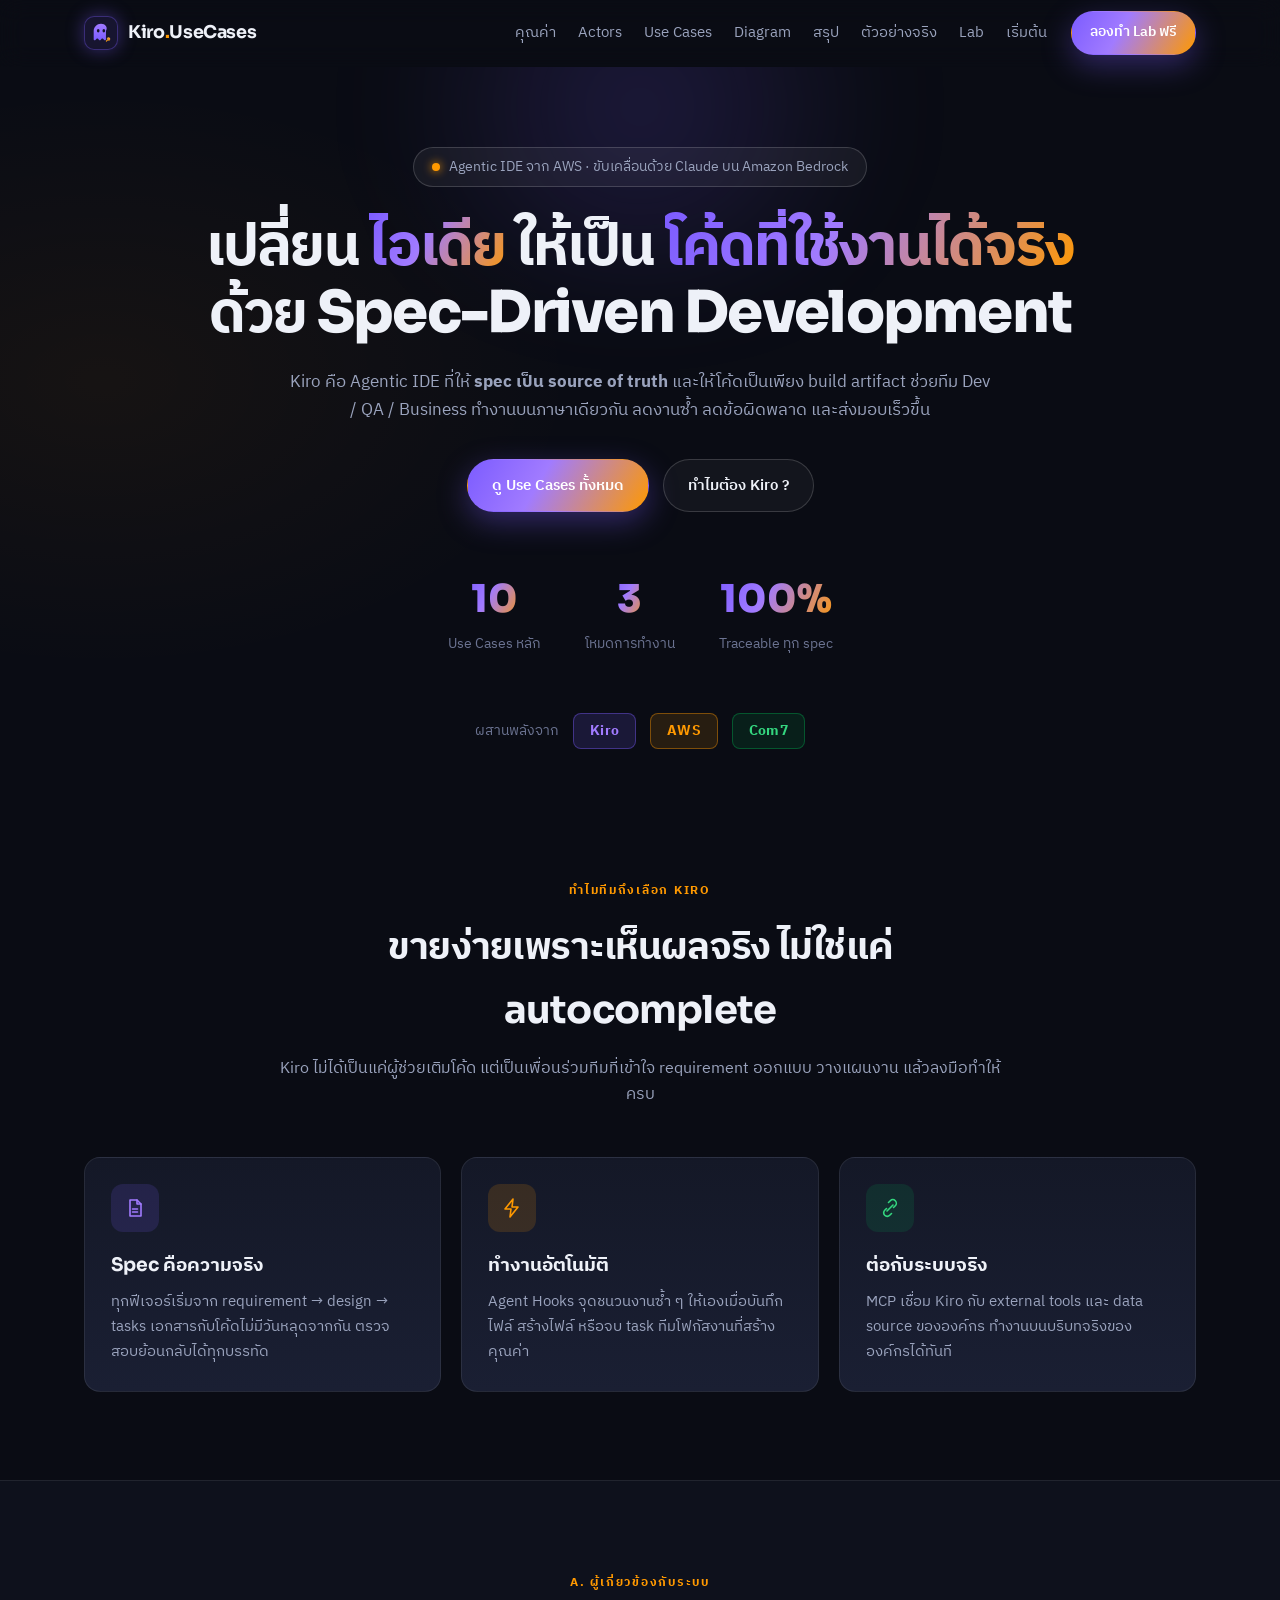
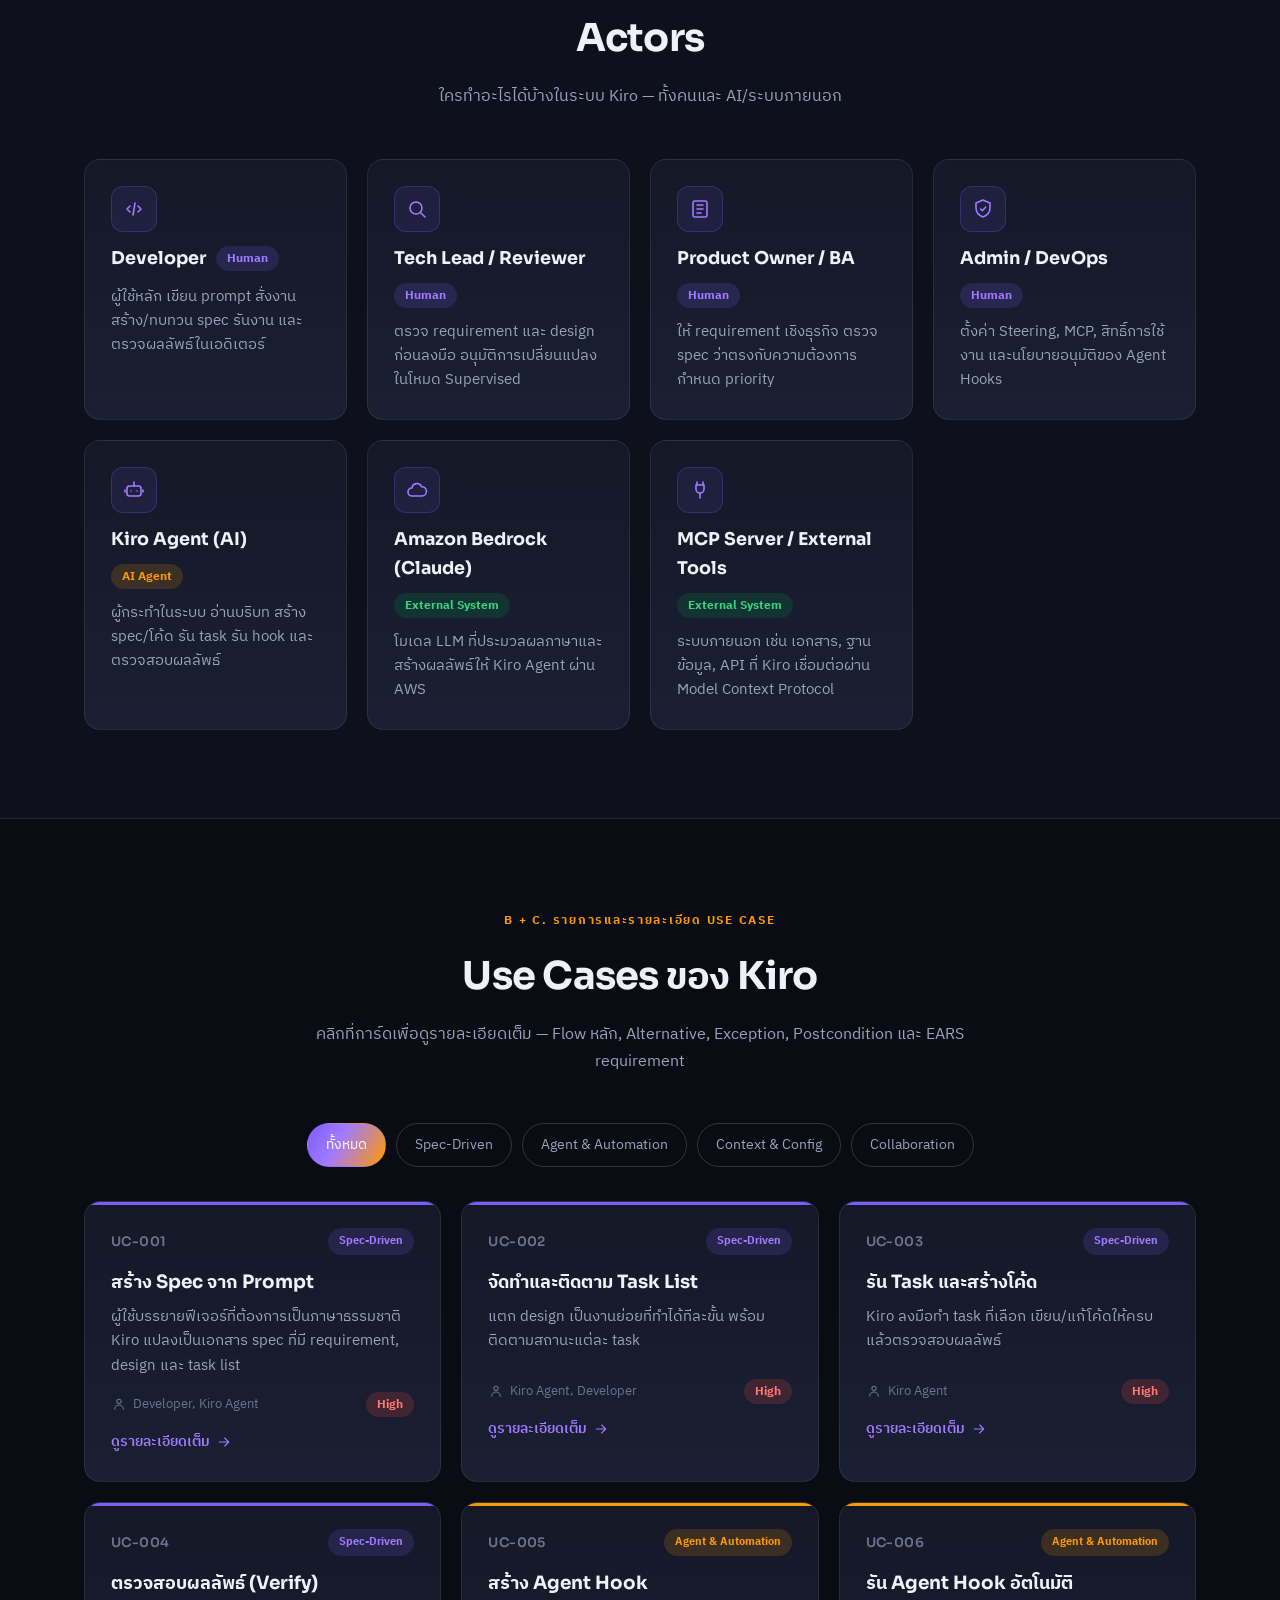
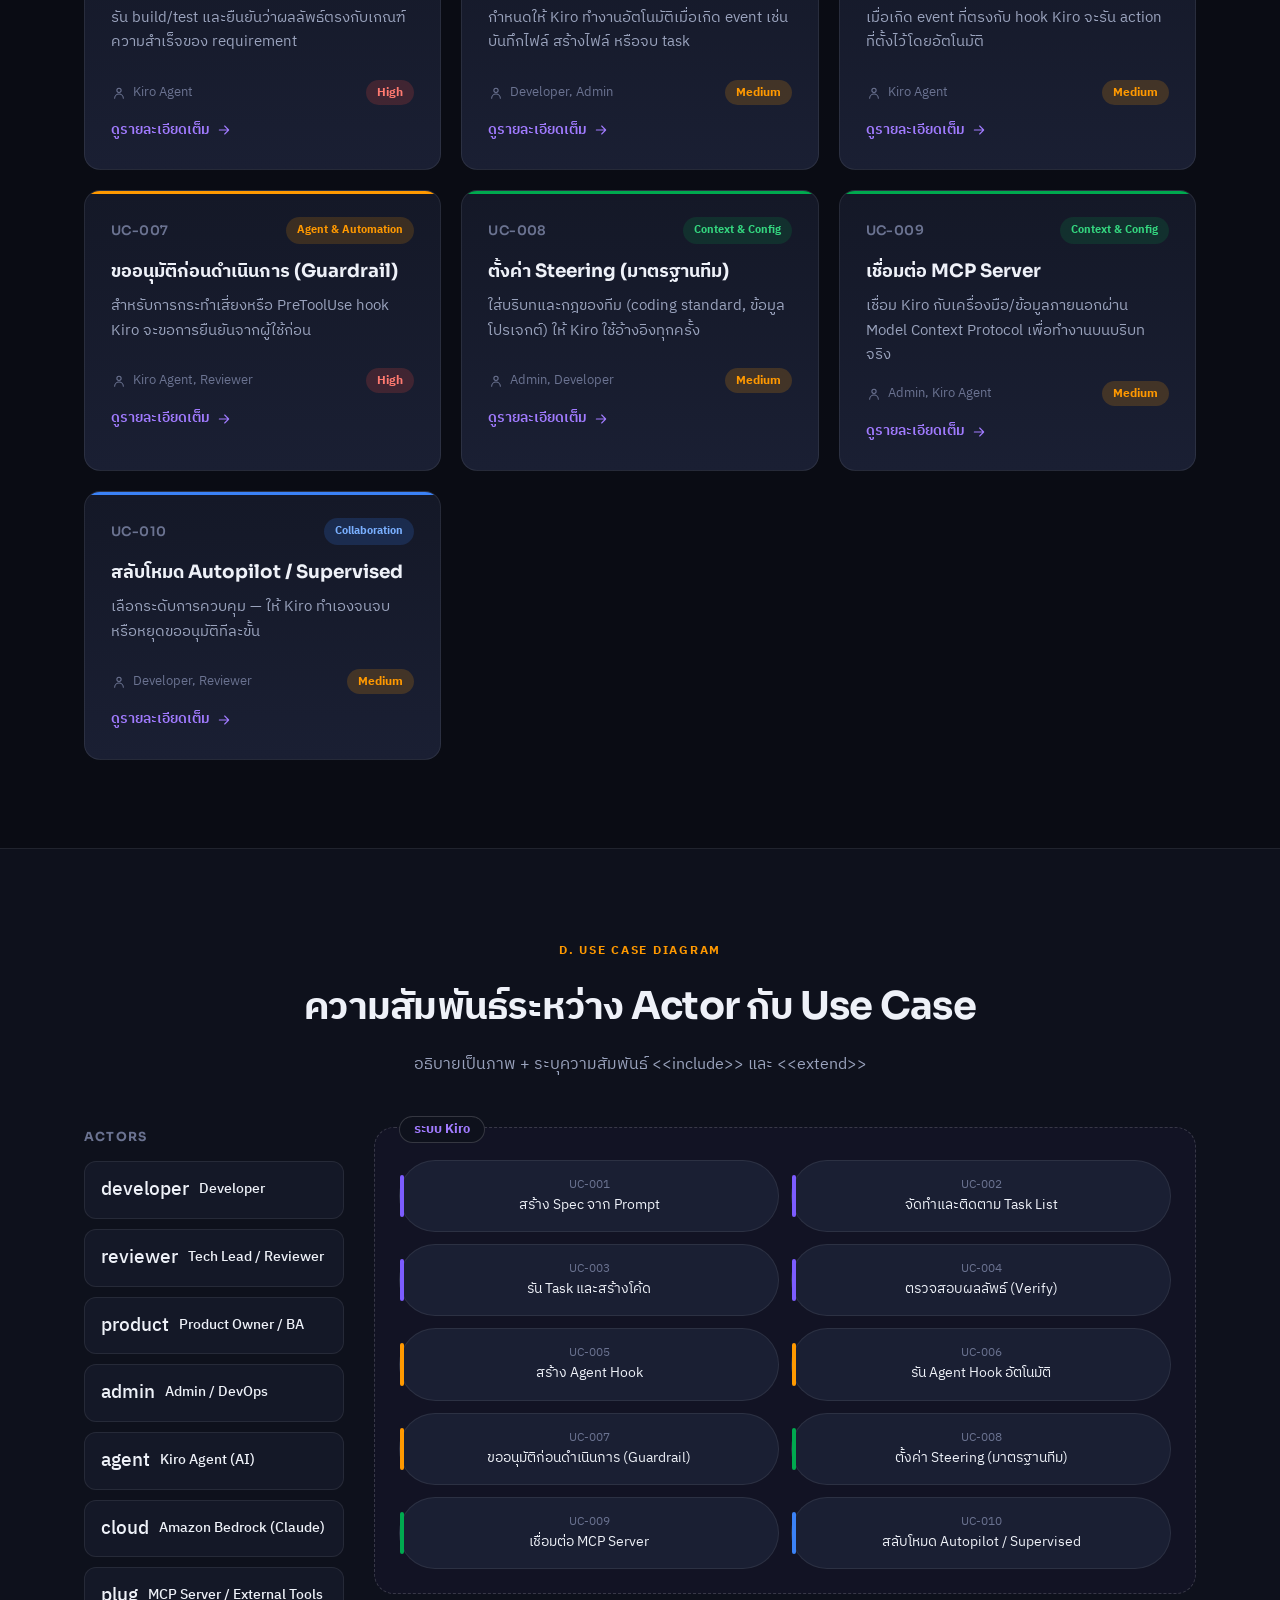
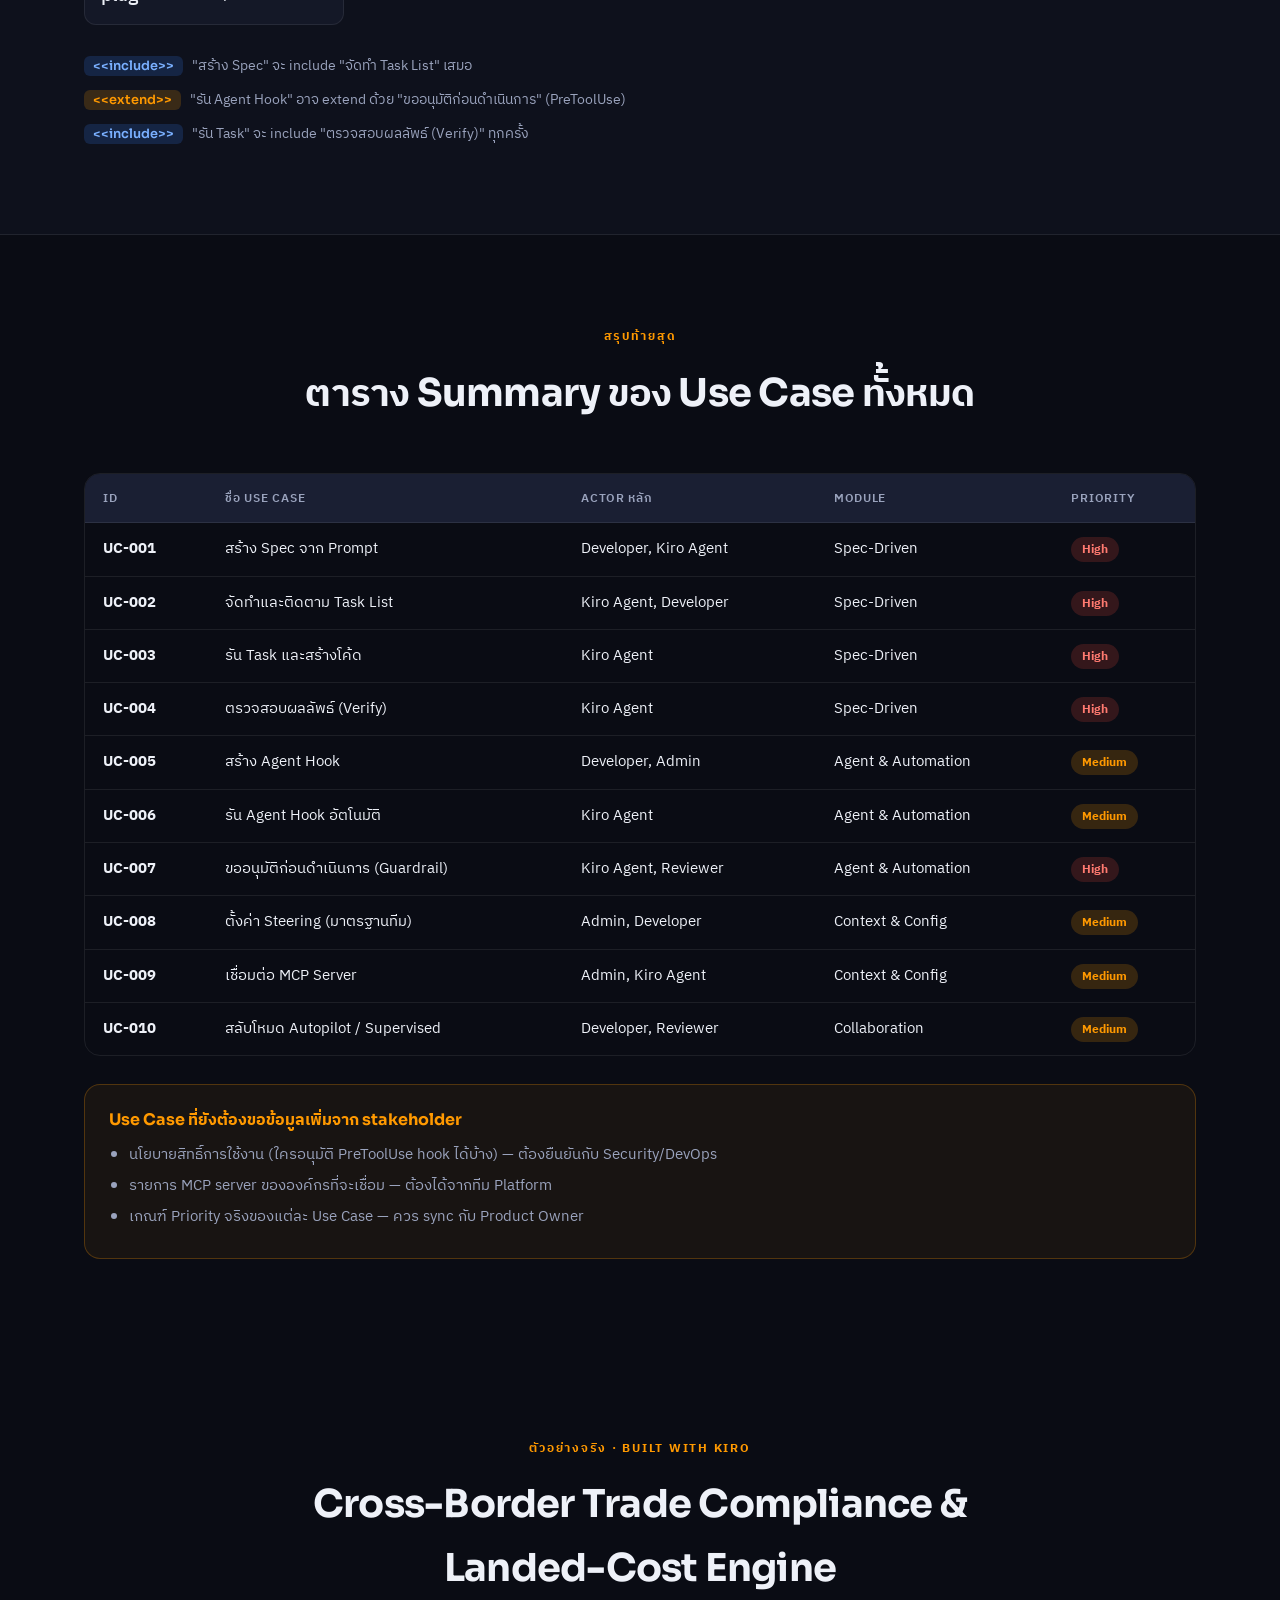
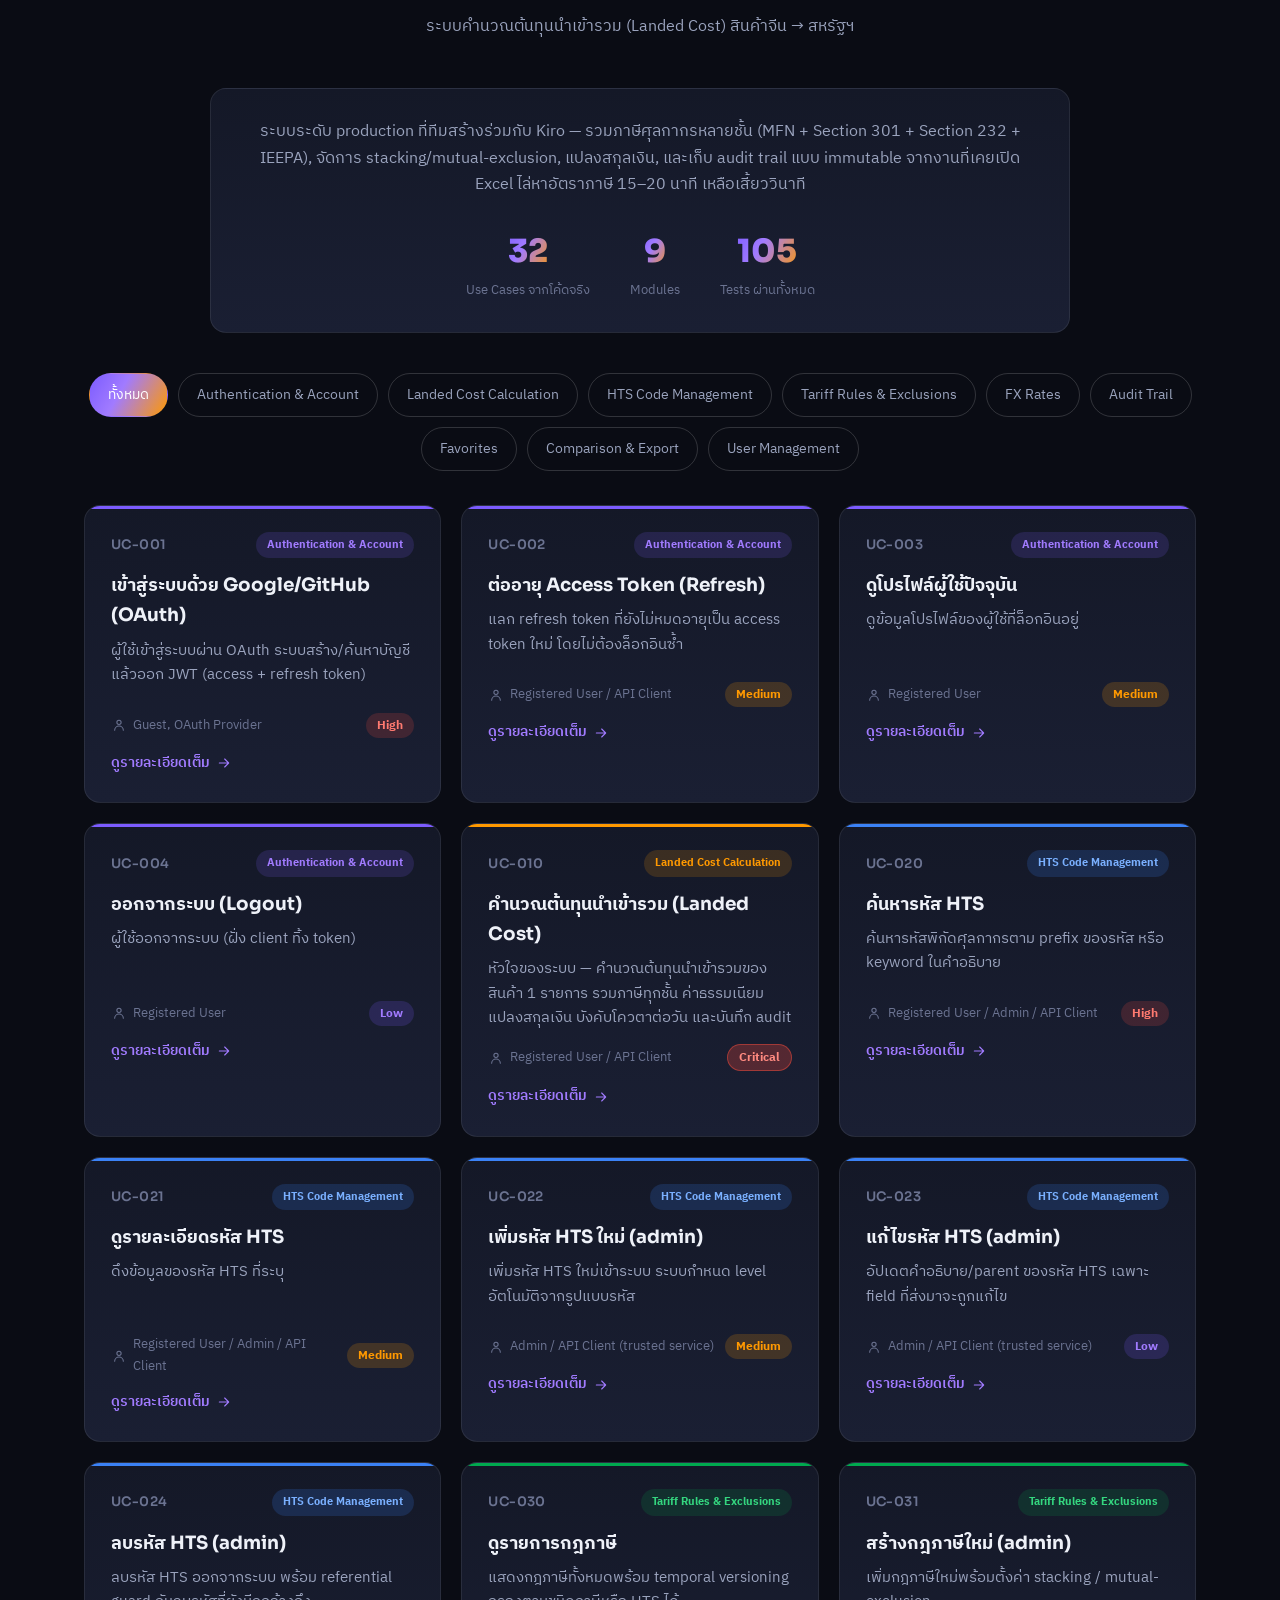
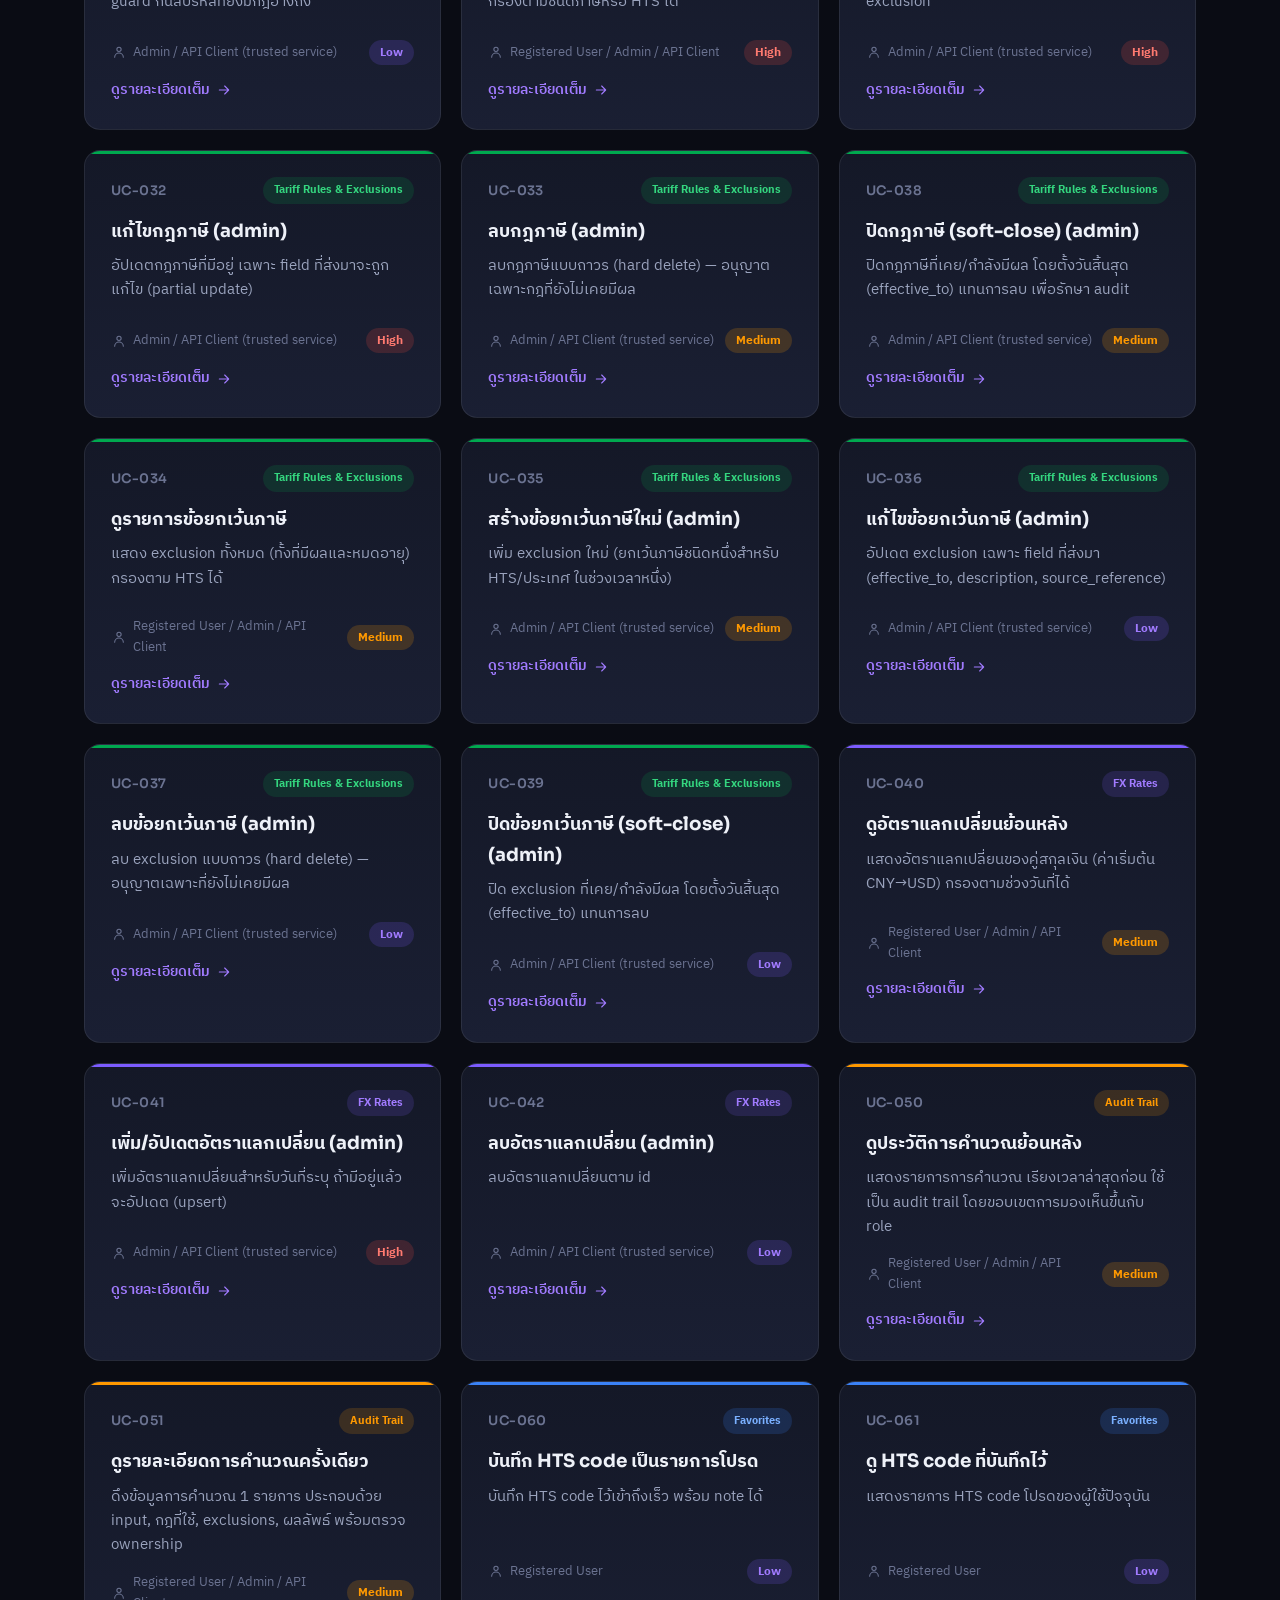
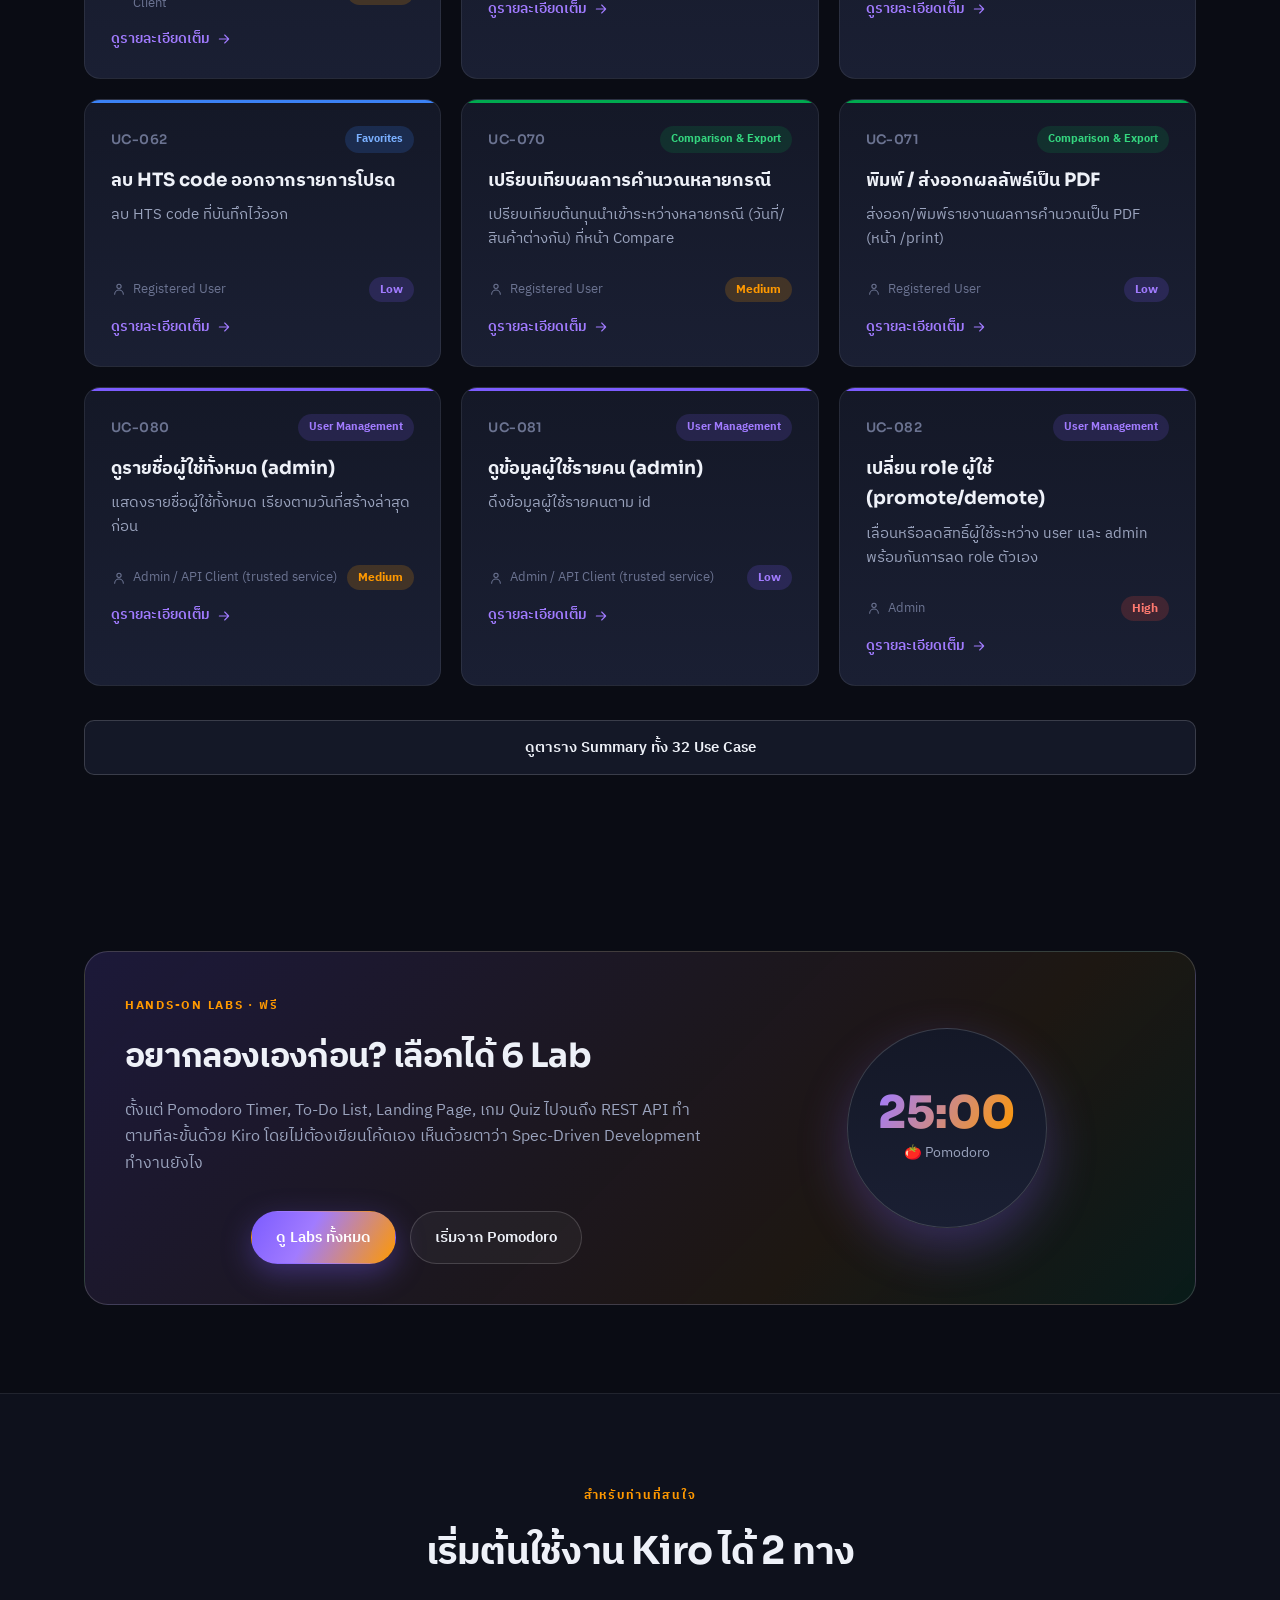
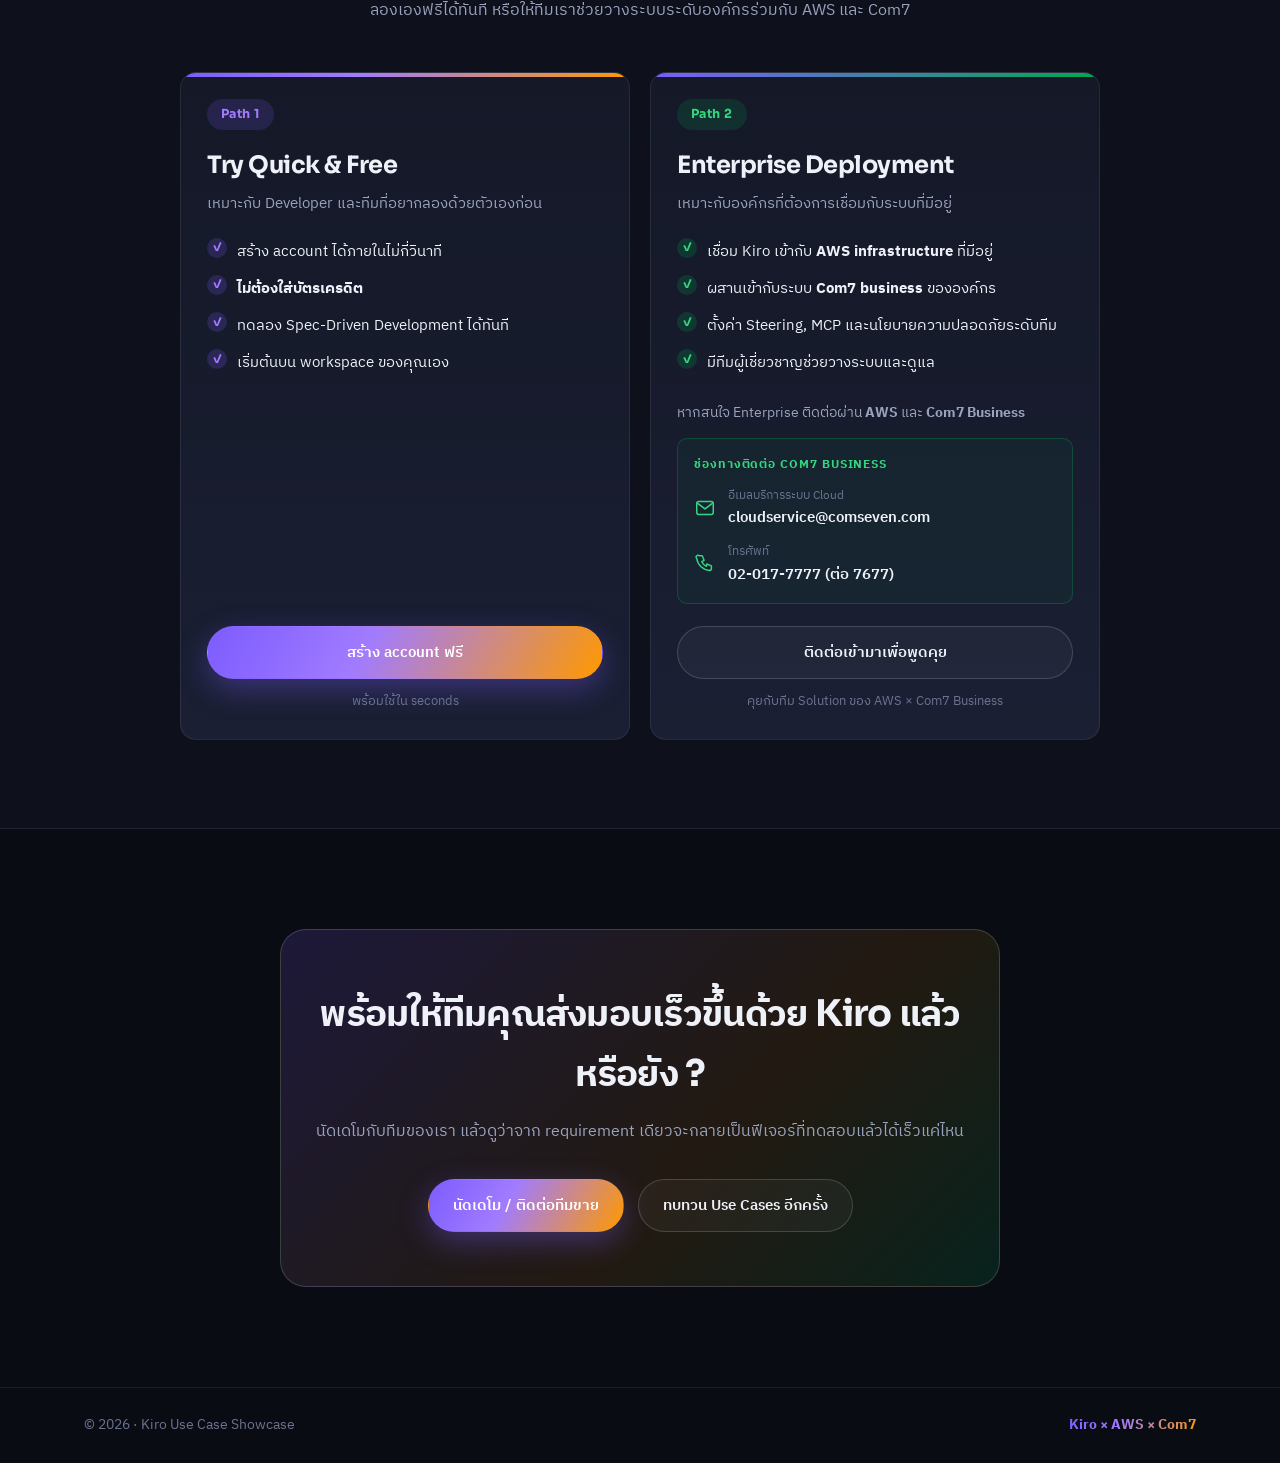
==== index.html @ 9b85e1d4 "Add Trivia Quiz lab and update UI components; enhance logo and gradients" ====
<!DOCTYPE html>
<html lang="th">
<head>
<meta charset="UTF-8" />
<meta name="viewport" content="width=device-width, initial-scale=1.0" />
<title>Kiro Use Cases — Spec-Driven Development ที่ทีมคุณใช้ได้จริง</title>
<meta name="description" content="รวม Use Case ของ Kiro — Agentic IDE จาก AWS ที่ทำงานบน Claude ผ่าน Amazon Bedrock เน้น Spec-Driven Development สำหรับทีม Dev / QA / Business" />
<link rel="preconnect" href="https://fonts.googleapis.com" />
<link rel="preconnect" href="https://fonts.gstatic.com" crossorigin />
<link href="https://fonts.googleapis.com/css2?family=IBM+Plex+Sans+Thai:wght@400;500;600;700&family=Sora:wght@400;500;600;700;800&display=swap" rel="stylesheet" />
<link rel="icon" type="image/svg+xml" href="logo.svg" />
<link rel="stylesheet" href="styles.css" />
</head>
<body>

<!-- ===== Progress bar ===== -->
<div class="scroll-progress" id="scrollProgress"></div>

<!-- ===== Nav ===== -->
<header class="nav" id="nav">
  <div class="container nav-inner">
    <a href="#top" class="brand">
      <span class="brand-mark" aria-hidden="true">
        <svg viewBox="0 0 64 64" xmlns="http://www.w3.org/2000/svg">
          <defs>
            <linearGradient id="ghostGrad" x1="0" y1="0" x2="0" y2="1">
              <stop offset="0" stop-color="#a17bff"/>
              <stop offset="1" stop-color="#7c5cff"/>
            </linearGradient>
            <linearGradient id="wrenchGrad" x1="0" y1="0" x2="1" y2="1">
              <stop offset="0" stop-color="#ffb84d"/>
              <stop offset="1" stop-color="#ff9900"/>
            </linearGradient>
          </defs>
          <path fill="url(#ghostGrad)" d="M32 7c-11 0-19.5 8.7-19.5 19.5v22.2c0 2.4 2.9 3.6 4.6 1.9l3.2-3.1c1-1 2.7-1 3.7 0l3 2.9c1 1 2.7 1 3.7 0l3-2.9c1-1 2.7-1 3.7 0l3.2 3.1c1.7 1.7 4.6.5 4.6-1.9V26.5C51.5 15.7 43 7 32 7z"/>
          <ellipse cx="24.5" cy="26" rx="3.5" ry="4.7" fill="#141326"/>
          <ellipse cx="39.5" cy="26" rx="3.5" ry="4.7" fill="#141326"/>
          <g transform="rotate(45 50 50)">
            <rect x="48.6" y="46" width="2.8" height="10.5" rx="1.4" fill="url(#wrenchGrad)"/>
            <path fill="url(#wrenchGrad)" fill-rule="evenodd" d="M50 42.5a4.6 4.6 0 0 0-4.6 4.6 4.6 4.6 0 0 0 2.6 4.1v-2.3a2.4 2.4 0 1 1 4 0v2.3a4.6 4.6 0 0 0 2.6-4.1 4.6 4.6 0 0 0-4.6-4.6zm-1.5 2.8h3l1.2 1.3-1.2 1.3h-3l-1.2-1.3z"/>
          </g>
        </svg>
      </span>
      <span class="brand-text">Kiro<span class="brand-dot">.</span>UseCases</span>
    </a>
    <nav class="nav-links">
      <a href="#value">คุณค่า</a>
      <a href="#actors">Actors</a>
      <a href="#usecases">Use Cases</a>
      <a href="#diagram">Diagram</a>
      <a href="#summary">สรุป</a>
      <a href="#showcase">ตัวอย่างจริง</a>
      <a href="lab.html">Lab</a>
      <a href="#getstarted">เริ่มต้น</a>
    </nav>
    <a href="lab.html" class="btn btn-primary btn-sm">ลองทำ Lab ฟรี</a>
  </div>
</header>

<!-- ===== Hero ===== -->
<section class="hero" id="top">
  <div class="hero-glow" aria-hidden="true"></div>
  <div class="container hero-inner">
    <span class="pill">
      <span class="pill-dot"></span>
      Agentic IDE จาก AWS · ขับเคลื่อนด้วย Claude บน Amazon Bedrock
    </span>
    <h1 class="hero-title">
      เปลี่ยน <span class="grad-text">ไอเดีย</span> ให้เป็น
      <span class="grad-text">โค้ดที่ใช้งานได้จริง</span><br />
      ด้วย Spec-Driven Development
    </h1>
    <p class="hero-sub">
      Kiro คือ Agentic IDE ที่ให้ <b>spec เป็น source of truth</b> และให้โค้ดเป็นเพียง build artifact
      ช่วยทีม Dev / QA / Business ทำงานบนภาษาเดียวกัน ลดงานซ้ำ ลดข้อผิดพลาด และส่งมอบเร็วขึ้น
    </p>
    <div class="hero-cta">
      <a href="#usecases" class="btn btn-primary">ดู Use Cases ทั้งหมด</a>
      <a href="#value" class="btn btn-ghost">ทำไมต้อง Kiro ?</a>
    </div>
    <div class="hero-stats">
      <div class="stat"><span class="stat-num" data-count="10">0</span><span class="stat-label">Use Cases หลัก</span></div>
      <div class="stat"><span class="stat-num" data-count="3">0</span><span class="stat-label">โหมดการทำงาน</span></div>
      <div class="stat"><span class="stat-num" data-count="100" data-suffix="%">0</span><span class="stat-label">Traceable ทุก spec</span></div>
    </div>
  </div>
  <div class="brand-strip">
    <span>ผสานพลังจาก</span>
    <span class="brand-chip chip-kiro">Kiro</span>
    <span class="brand-chip chip-aws">AWS</span>
    <span class="brand-chip chip-com7">Com7</span>
  </div>
</section>

<!-- ===== Value props ===== -->
<section class="section" id="value">
  <div class="container">
    <div class="section-head">
      <span class="eyebrow">ทำไมทีมถึงเลือก Kiro</span>
      <h2>ขายง่ายเพราะเห็นผลจริง ไม่ใช่แค่ autocomplete</h2>
      <p class="section-desc">Kiro ไม่ได้เป็นแค่ผู้ช่วยเติมโค้ด แต่เป็นเพื่อนร่วมทีมที่เข้าใจ requirement ออกแบบ วางแผนงาน แล้วลงมือทำให้ครบ</p>
    </div>
    <div class="grid grid-3">
      <article class="card value-card">
        <div class="card-ico ico-spec" data-icon="spec"></div>
        <h3>Spec คือความจริง</h3>
        <p>ทุกฟีเจอร์เริ่มจาก requirement → design → tasks เอกสารกับโค้ดไม่มีวันหลุดจากกัน ตรวจสอบย้อนกลับได้ทุกบรรทัด</p>
      </article>
      <article class="card value-card">
        <div class="card-ico ico-auto" data-icon="bolt"></div>
        <h3>ทำงานอัตโนมัติ</h3>
        <p>Agent Hooks จุดชนวนงานซ้ำ ๆ ให้เองเมื่อบันทึกไฟล์ สร้างไฟล์ หรือจบ task ทีมโฟกัสงานที่สร้างคุณค่า</p>
      </article>
      <article class="card value-card">
        <div class="card-ico ico-connect" data-icon="link"></div>
        <h3>ต่อกับระบบจริง</h3>
        <p>MCP เชื่อม Kiro กับ external tools และ data source ขององค์กร ทำงานบนบริบทจริงขององค์กรได้ทันที</p>
      </article>
    </div>
  </div>
</section>

<!-- ===== Actors ===== -->
<section class="section section-alt" id="actors">
  <div class="container">
    <div class="section-head">
      <span class="eyebrow">A. ผู้เกี่ยวข้องกับระบบ</span>
      <h2>Actors</h2>
      <p class="section-desc">ใครทำอะไรได้บ้างในระบบ Kiro — ทั้งคนและ AI/ระบบภายนอก</p>
    </div>
    <div class="grid grid-actors" id="actorGrid"></div>
  </div>
</section>

<!-- ===== Use cases ===== -->
<section class="section" id="usecases">
  <div class="container">
    <div class="section-head">
      <span class="eyebrow">B + C. รายการและรายละเอียด Use Case</span>
      <h2>Use Cases ของ Kiro</h2>
      <p class="section-desc">คลิกที่การ์ดเพื่อดูรายละเอียดเต็ม — Flow หลัก, Alternative, Exception, Postcondition และ EARS requirement</p>
    </div>

    <div class="filter-bar" id="filterBar"></div>
    <div class="grid grid-3" id="ucGrid"></div>
  </div>
</section>

<!-- ===== Diagram ===== -->
<section class="section section-alt" id="diagram">
  <div class="container">
    <div class="section-head">
      <span class="eyebrow">D. Use Case Diagram</span>
      <h2>ความสัมพันธ์ระหว่าง Actor กับ Use Case</h2>
      <p class="section-desc">อธิบายเป็นภาพ + ระบุความสัมพันธ์ &lt;&lt;include&gt;&gt; และ &lt;&lt;extend&gt;&gt;</p>
    </div>
    <div class="diagram-wrap">
      <div class="diagram-col">
        <h4 class="diagram-side-title">Actors</h4>
        <div class="diagram-actors" id="diagramActors"></div>
      </div>
      <div class="diagram-col diagram-system">
        <div class="system-label">ระบบ Kiro</div>
        <div class="diagram-usecases" id="diagramUsecases"></div>
      </div>
    </div>
    <div class="rel-legend">
      <div class="rel-item"><span class="rel-tag include">&lt;&lt;include&gt;&gt;</span> "สร้าง Spec" จะ include "จัดทำ Task List" เสมอ</div>
      <div class="rel-item"><span class="rel-tag extend">&lt;&lt;extend&gt;&gt;</span> "รัน Agent Hook" อาจ extend ด้วย "ขออนุมัติก่อนดำเนินการ" (PreToolUse)</div>
      <div class="rel-item"><span class="rel-tag include">&lt;&lt;include&gt;&gt;</span> "รัน Task" จะ include "ตรวจสอบผลลัพธ์ (Verify)" ทุกครั้ง</div>
    </div>
  </div>
</section>

<!-- ===== Summary table ===== -->
<section class="section" id="summary">
  <div class="container">
    <div class="section-head">
      <span class="eyebrow">สรุปท้ายสุด</span>
      <h2>ตาราง Summary ของ Use Case ทั้งหมด</h2>
    </div>
    <div class="table-wrap">
      <table class="uc-table" id="summaryTable">
        <thead>
          <tr><th>ID</th><th>ชื่อ Use Case</th><th>Actor หลัก</th><th>Module</th><th>Priority</th></tr>
        </thead>
        <tbody></tbody>
      </table>
    </div>
    <div class="note-box">
      <h4>Use Case ที่ยังต้องขอข้อมูลเพิ่มจาก stakeholder</h4>
      <ul>
        <li>นโยบายสิทธิ์การใช้งาน (ใครอนุมัติ PreToolUse hook ได้บ้าง) — ต้องยืนยันกับ Security/DevOps</li>
        <li>รายการ MCP server ขององค์กรที่จะเชื่อม — ต้องได้จากทีม Platform</li>
        <li>เกณฑ์ Priority จริงของแต่ละ Use Case — ควร sync กับ Product Owner</li>
      </ul>
    </div>
  </div>
</section>

<!-- ===== Real showcase: system built with Kiro ===== -->
<section class="section" id="showcase">
  <div class="container">
    <div class="section-head">
      <span class="eyebrow">ตัวอย่างจริง · Built with Kiro</span>
      <h2 id="showcaseTitle"></h2>
      <p class="section-desc" id="showcaseSub"></p>
    </div>

    <div class="showcase-intro">
      <p id="showcaseBlurb"></p>
      <div class="showcase-stats" id="showcaseStats"></div>
    </div>

    <div class="filter-bar" id="showcaseFilter"></div>
    <div class="grid grid-3" id="showcaseGrid"></div>

    <details class="showcase-table-toggle">
      <summary>ดูตาราง Summary ทั้ง 32 Use Case</summary>
      <div class="table-wrap" style="margin-top:20px">
        <table class="uc-table" id="showcaseTable">
          <thead>
            <tr><th>ID</th><th>ชื่อ Use Case</th><th>Actor หลัก</th><th>Module</th><th>Priority</th></tr>
          </thead>
          <tbody></tbody>
        </table>
      </div>
    </details>
  </div>
</section>

<!-- ===== Lab banner ===== -->
<section class="section" id="lab-banner">
  <div class="container">
    <div class="lab-cta-card">
      <div class="lab-cta-text">
        <span class="eyebrow">Hands-on Labs · ฟรี</span>
        <h2>อยากลองเองก่อน? เลือกได้ 6 Lab</h2>
        <p>ตั้งแต่ Pomodoro Timer, To-Do List, Landing Page, เกม Quiz ไปจนถึง REST API ทำตามทีละขั้นด้วย Kiro โดยไม่ต้องเขียนโค้ดเอง เห็นด้วยตาว่า Spec-Driven Development ทำงานยังไง</p>
        <div class="hero-cta">
          <a href="lab.html" class="btn btn-primary">ดู Labs ทั้งหมด</a>
          <a href="lab.html?lab=pomodoro" class="btn btn-ghost">เริ่มจาก Pomodoro</a>
        </div>
      </div>
      <div class="lab-cta-visual" aria-hidden="true">
        <div class="lab-clock-demo">
          <span class="lab-clock-time">25:00</span>
          <span class="lab-clock-sub">🍅 Pomodoro</span>
        </div>
      </div>
    </div>
  </div>
</section>

<!-- ===== Get started paths ===== -->
<section class="section section-alt" id="getstarted">
  <div class="container">
    <div class="section-head">
      <span class="eyebrow">สำหรับท่านที่สนใจ</span>
      <h2>เริ่มต้นใช้งาน Kiro ได้ 2 ทาง</h2>
      <p class="section-desc">ลองเองฟรีได้ทันที หรือให้ทีมเราช่วยวางระบบระดับองค์กรร่วมกับ AWS และ Com7</p>
    </div>
    <div class="grid grid-2 path-grid">

      <article class="card path-card">
        <span class="path-num">Path 1</span>
        <h3 class="path-title">Try Quick &amp; Free</h3>
        <p class="path-tagline">เหมาะกับ Developer และทีมที่อยากลองด้วยตัวเองก่อน</p>
        <ul class="path-list">
          <li>สร้าง account ได้ภายในไม่กี่วินาที</li>
          <li><b>ไม่ต้องใส่บัตรเครดิต</b></li>
          <li>ทดลอง Spec-Driven Development ได้ทันที</li>
          <li>เริ่มต้นบน workspace ของคุณเอง</li>
        </ul>
        <a href="#top" class="btn btn-primary path-btn">สร้าง account ฟรี</a>
        <span class="path-note">พร้อมใช้ใน seconds</span>
      </article>

      <article class="card path-card path-enterprise">
        <span class="path-num path-num-ent">Path 2</span>
        <h3 class="path-title">Enterprise Deployment</h3>
        <p class="path-tagline">เหมาะกับองค์กรที่ต้องการเชื่อมกับระบบที่มีอยู่</p>
        <ul class="path-list">
          <li>เชื่อม Kiro เข้ากับ <b>AWS infrastructure</b> ที่มีอยู่</li>
          <li>ผสานเข้ากับระบบ <b>Com7 business</b> ขององค์กร</li>
          <li>ตั้งค่า Steering, MCP และนโยบายความปลอดภัยระดับทีม</li>
          <li>มีทีมผู้เชี่ยวชาญช่วยวางระบบและดูแล</li>
        </ul>
        <p class="path-contact-lead">หากสนใจ Enterprise ติดต่อผ่าน <b>AWS</b> และ <b>Com7 Business</b></p>
        <div class="contact-box">
          <span class="contact-title">ช่องทางติดต่อ Com7 Business</span>
          <a class="contact-row" href="mailto:cloudservice@comseven.com">
            <span class="contact-ico" data-icon="mail"></span>
            <span><span class="contact-label">อีเมลบริการระบบ Cloud</span><span class="contact-val">cloudservice@comseven.com</span></span>
          </a>
          <a class="contact-row" href="tel:+6620177777">
            <span class="contact-ico" data-icon="phone"></span>
            <span><span class="contact-label">โทรศัพท์</span><span class="contact-val">02-017-7777 (ต่อ 7677)</span></span>
          </a>
        </div>
        <a href="mailto:cloudservice@comseven.com" class="btn btn-ghost path-btn">ติดต่อเข้ามาเพื่อพูดคุย</a>
        <span class="path-note">คุยกับทีม Solution ของ AWS × Com7 Business</span>
      </article>

    </div>
  </div>
</section>

<!-- ===== CTA ===== -->
<section class="cta" id="cta">
  <div class="container cta-inner">
    <h2>พร้อมให้ทีมคุณส่งมอบเร็วขึ้นด้วย Kiro แล้วหรือยัง ?</h2>
    <p>นัดเดโมกับทีมของเรา แล้วดูว่าจาก requirement เดียวจะกลายเป็นฟีเจอร์ที่ทดสอบแล้วได้เร็วแค่ไหน</p>
    <div class="hero-cta">
      <a href="#top" class="btn btn-primary">นัดเดโม / ติดต่อทีมขาย</a>
      <a href="#usecases" class="btn btn-ghost">ทบทวน Use Cases อีกครั้ง</a>
    </div>
  </div>
</section>

<footer class="footer">
  <div class="container footer-inner">
    <span>© 2026 · Kiro Use Case Showcase</span>
    <span class="footer-brands">Kiro × AWS × Com7</span>
  </div>
</footer>

<!-- ===== Modal ===== -->
<div class="modal" id="modal" aria-hidden="true">
  <div class="modal-backdrop" data-close></div>
  <div class="modal-card" role="dialog" aria-modal="true">
    <button class="modal-close" data-close aria-label="ปิด">×</button>
    <div class="modal-body" id="modalBody"></div>
  </div>
</div>

<script src="icons.js"></script>
<script src="data.js"></script>
<script src="showcase-data.js"></script>
<script src="app.js"></script>
<script src="showcase.js"></script>
</body>
</html>
---- styles.css ----
/* ============================================================
   Kiro Use Case Showcase — theme: Kiro × AWS × Com7
   ============================================================ */

:root {
  /* Brand palette */
  --kiro-1: #7c5cff;      /* Kiro violet */
  --kiro-2: #a17bff;
  --aws-ink: #0f1724;     /* AWS deep ink */
  --aws-orange: #ff9900;  /* AWS orange */
  --com7-green: #00a94f;  /* Com7 green */
  --com7-green-2: #34d67f;

  /* Surfaces */
  --bg: #0a0c14;
  --bg-alt: #0e111c;
  --surface: #141827;
  --surface-2: #1a1f33;
  --border: rgba(255, 255, 255, 0.08);
  --border-strong: rgba(255, 255, 255, 0.16);

  /* Text */
  --text: #eef1f8;
  --muted: #9aa3bd;
  --faint: #6b7391;

  --radius: 16px;
  --radius-sm: 10px;
  --maxw: 1160px;
  --grad-brand: linear-gradient(120deg, var(--kiro-1), var(--kiro-2) 40%, var(--aws-orange) 100%);
  --grad-brand-2: linear-gradient(120deg, var(--kiro-1), var(--com7-green));
  --shadow: 0 20px 60px rgba(0, 0, 0, 0.45);
}

* { box-sizing: border-box; margin: 0; padding: 0; }

html { scroll-behavior: smooth; scroll-padding-top: 80px; }

body {
  font-family: "IBM Plex Sans Thai", "Sora", system-ui, sans-serif;
  background:
    radial-gradient(1100px 620px at 82% -12%, rgba(124, 92, 255, 0.10), transparent 62%),
    radial-gradient(820px 500px at 8% 3%, rgba(255, 153, 0, 0.05), transparent 58%),
    var(--bg);
  color: var(--text);
  line-height: 1.65;
  -webkit-font-smoothing: antialiased;
}

h1, h2, h3, h4, .brand-text, .stat-num, .hero-title {
  font-family: "Sora", "IBM Plex Sans Thai", sans-serif;
}

.container { max-width: var(--maxw); margin: 0 auto; padding: 0 24px; }

.grad-text {
  background: var(--grad-brand);
  -webkit-background-clip: text;
  background-clip: text;
  color: transparent;
}

/* ---------- SVG icon system ---------- */
.ic { width: 24px; height: 24px; display: inline-block; vertical-align: middle; flex: none; }
.ic-sm { width: 16px; height: 16px; }
.uc-actor .ic-sm, .modal-actor .ic-sm { margin-right: 6px; color: var(--faint); }
.uc-more .ic-sm { margin-left: 6px; }
.uc-actor, .modal-actor { display: inline-flex; align-items: center; }
.uc-more { display: inline-flex; align-items: center; }

/* ---------- Scroll progress ---------- */
.scroll-progress {
  position: fixed; top: 0; left: 0; height: 3px; width: 0;
  background: var(--grad-brand); z-index: 200; transition: width 0.1s linear;
}

/* ---------- Nav ---------- */
.nav {
  position: sticky; top: 0; z-index: 100;
  backdrop-filter: blur(12px);
  border-bottom: 1px solid transparent;
  transition: background 0.3s, border-color 0.3s;
}
.nav.scrolled { background: rgba(10, 12, 20, 0.8); border-bottom-color: var(--border); }
.nav-inner { display: flex; align-items: center; gap: 24px; height: 66px; }
.brand { display: flex; align-items: center; gap: 10px; text-decoration: none; color: var(--text); font-weight: 700; }
.brand-mark {
  width: 34px; height: 34px; display: grid; place-items: center;
  border-radius: 10px; background: rgba(124, 92, 255, 0.12);
  border: 1px solid rgba(124, 92, 255, 0.35);
  box-shadow: 0 0 18px rgba(124, 92, 255, 0.4);
}
.brand-mark svg { width: 24px; height: 24px; display: block; }
.brand-text { font-size: 1.1rem; letter-spacing: -0.02em; }
.brand-dot { color: var(--aws-orange); }
.nav-links { display: flex; gap: 22px; margin-left: auto; }
.nav-links a { color: var(--muted); text-decoration: none; font-size: 0.92rem; transition: color 0.2s; }
.nav-links a:hover { color: var(--text); }

/* ---------- Buttons ---------- */
.btn {
  display: inline-flex; align-items: center; justify-content: center;
  padding: 13px 24px; border-radius: 999px; font-weight: 600;
  text-decoration: none; font-size: 0.95rem; cursor: pointer;
  border: 1px solid transparent; transition: transform 0.15s, box-shadow 0.2s, background 0.2s;
  font-family: inherit;
}
.btn-sm { padding: 9px 18px; font-size: 0.88rem; }
.btn-primary { background: var(--grad-brand); color: #fff; box-shadow: 0 10px 30px rgba(124, 92, 255, 0.35); }
.btn-primary:hover { transform: translateY(-2px); box-shadow: 0 16px 40px rgba(124, 92, 255, 0.5); }
.btn-ghost { background: rgba(255, 255, 255, 0.04); color: var(--text); border-color: var(--border-strong); }
.btn-ghost:hover { background: rgba(255, 255, 255, 0.09); transform: translateY(-2px); }

/* ---------- Hero ---------- */
.hero { position: relative; padding: 80px 0 40px; overflow: hidden; }
.hero-glow {
  position: absolute; top: -140px; left: 50%; transform: translateX(-50%);
  width: 620px; height: 360px; border-radius: 50%;
  background: radial-gradient(circle, rgba(124, 92, 255, 0.18), transparent 70%);
  filter: blur(50px); z-index: 0;
}
.hero-inner { position: relative; z-index: 1; text-align: center; }
.pill {
  display: inline-flex; align-items: center; gap: 9px;
  padding: 8px 18px; border-radius: 999px;
  background: rgba(255, 255, 255, 0.05); border: 1px solid var(--border-strong);
  font-size: 0.85rem; color: var(--muted); margin-bottom: 26px;
}
.pill-dot { width: 8px; height: 8px; border-radius: 50%; background: var(--aws-orange); box-shadow: 0 0 10px var(--aws-orange); animation: pulse 2s infinite; }
@keyframes pulse { 0%,100% { opacity: 1; } 50% { opacity: 0.4; } }

.hero-title { font-size: clamp(2.1rem, 5vw, 3.6rem); line-height: 1.15; letter-spacing: -0.03em; font-weight: 800; }
.hero-sub { max-width: 700px; margin: 22px auto 0; color: var(--muted); font-size: 1.08rem; }
.hero-cta { display: flex; gap: 14px; justify-content: center; flex-wrap: wrap; margin-top: 34px; }

.hero-stats { display: flex; gap: 44px; justify-content: center; margin-top: 56px; flex-wrap: wrap; }
.stat { display: flex; flex-direction: column; align-items: center; }
.stat-num { font-size: 2.4rem; font-weight: 800; background: var(--grad-brand); -webkit-background-clip: text; background-clip: text; color: transparent; }
.stat-label { color: var(--faint); font-size: 0.88rem; margin-top: 2px; }

.brand-strip {
  display: flex; align-items: center; justify-content: center; gap: 14px;
  margin-top: 56px; color: var(--faint); font-size: 0.85rem; flex-wrap: wrap;
}
.brand-chip { padding: 6px 16px; border-radius: 8px; font-weight: 700; font-size: 0.85rem; letter-spacing: 0.02em; }
.chip-kiro { background: rgba(124, 92, 255, 0.15); color: var(--kiro-2); border: 1px solid rgba(124, 92, 255, 0.4); }
.chip-aws { background: rgba(255, 153, 0, 0.12); color: var(--aws-orange); border: 1px solid rgba(255, 153, 0, 0.4); }
.chip-com7 { background: rgba(0, 169, 79, 0.12); color: var(--com7-green-2); border: 1px solid rgba(0, 169, 79, 0.4); }

/* ---------- Sections ---------- */
.section { padding: 88px 0; }
.section-alt { background: var(--bg-alt); border-top: 1px solid var(--border); border-bottom: 1px solid var(--border); }
.section-head { text-align: center; max-width: 720px; margin: 0 auto 48px; }
.eyebrow { text-transform: uppercase; letter-spacing: 0.14em; font-size: 0.78rem; font-weight: 700; color: var(--aws-orange); }
.section-head h2 { font-size: clamp(1.7rem, 3.5vw, 2.4rem); margin-top: 12px; letter-spacing: -0.02em; }
.section-desc { color: var(--muted); margin-top: 14px; }

/* ---------- Grid & cards ---------- */
.grid { display: grid; gap: 20px; }
.grid-3 { grid-template-columns: repeat(3, 1fr); }
.grid-2 { grid-template-columns: repeat(2, 1fr); }
.grid-actors { grid-template-columns: repeat(auto-fit, minmax(260px, 1fr)); }

/* ---------- Lab CTA banner (home) ---------- */
.lab-cta-card {
  display: grid; grid-template-columns: 1.4fr 1fr; gap: 30px; align-items: center;
  background: linear-gradient(135deg, rgba(124, 92, 255, 0.16), rgba(255, 153, 0, 0.08) 70%, rgba(0, 169, 79, 0.1));
  border: 1px solid var(--border-strong); border-radius: 24px; padding: 40px;
}
.lab-cta-text h2 { font-size: clamp(1.5rem, 3vw, 2.1rem); letter-spacing: -0.02em; margin-top: 10px; }
.lab-cta-text p { color: var(--muted); margin: 14px 0 24px; }
.lab-cta-visual { display: grid; place-items: center; }
.lab-clock-demo {
  width: 200px; height: 200px; border-radius: 50%;
  background: linear-gradient(180deg, var(--surface), var(--surface-2));
  border: 1px solid var(--border-strong); display: grid; place-items: center; gap: 6px;
  box-shadow: 0 20px 50px rgba(124, 92, 255, 0.3); align-content: center;
}
.lab-clock-time {
  font-family: "Sora"; font-size: 2.8rem; font-weight: 800; line-height: 1;
  background: linear-gradient(120deg, var(--kiro-2), var(--aws-orange));
  -webkit-background-clip: text; background-clip: text; color: transparent;
}
.lab-clock-sub { color: var(--muted); font-size: 0.9rem; }
@media (max-width: 760px) {
  .lab-cta-card { grid-template-columns: 1fr; text-align: center; }
  .lab-cta-card .hero-cta { justify-content: center; }
  .lab-cta-visual { order: -1; }
}

/* ---------- Get started paths ---------- */
.path-grid { max-width: 920px; margin: 0 auto; }
.path-card { display: flex; flex-direction: column; position: relative; overflow: hidden; padding: 32px; }
.path-card::before { content: ""; position: absolute; top: 0; left: 0; width: 100%; height: 4px; background: var(--grad-brand); }
.path-enterprise::before { background: var(--grad-brand-2); }
.path-num {
  display: inline-flex; align-items: center; width: fit-content;
  padding: 5px 14px; border-radius: 999px; font-family: "Sora"; font-weight: 700;
  font-size: 0.78rem; letter-spacing: 0.04em; margin-bottom: 16px;
  background: rgba(124, 92, 255, 0.16); color: var(--kiro-2);
}
.path-num-ent { background: rgba(0, 169, 79, 0.16); color: var(--com7-green-2); }
.path-title { font-size: 1.5rem; letter-spacing: -0.02em; }
.path-tagline { color: var(--muted); font-size: 0.95rem; margin-top: 6px; }
.path-list { list-style: none; margin: 22px 0 26px; display: flex; flex-direction: column; gap: 12px; }
.path-list li {
  position: relative; padding-left: 30px; color: var(--text); font-size: 0.96rem;
}
.path-list li::before {
  content: "✓"; position: absolute; left: 0; top: -1px;
  width: 20px; height: 20px; border-radius: 50%; display: grid; place-items: center;
  font-size: 0.72rem; font-weight: 700; background: rgba(124, 92, 255, 0.2); color: var(--kiro-2);
}
.path-enterprise .path-list li::before { background: rgba(0, 169, 79, 0.2); color: var(--com7-green-2); }
.path-btn { width: 100%; margin-top: auto; }
.path-note { text-align: center; color: var(--faint); font-size: 0.82rem; margin-top: 12px; }

.path-contact-lead { color: var(--muted); font-size: 0.9rem; margin-bottom: 12px; }
.contact-box {
  border: 1px solid rgba(0, 169, 79, 0.3); background: rgba(0, 169, 79, 0.06);
  border-radius: var(--radius-sm); padding: 16px; margin-bottom: 22px;
  display: flex; flex-direction: column; gap: 12px;
}
.contact-title {
  font-size: 0.72rem; font-weight: 700; letter-spacing: 0.08em; text-transform: uppercase;
  color: var(--com7-green-2);
}
.contact-row { display: flex; align-items: center; gap: 12px; text-decoration: none; color: var(--text); transition: transform 0.15s; }
.contact-row:hover { transform: translateX(3px); }
.contact-ico { display: grid; place-items: center; color: var(--com7-green-2); flex: none; }
.contact-ico .ic { width: 22px; height: 22px; }
.contact-label { display: block; font-size: 0.74rem; color: var(--faint); }
.contact-val { display: block; font-size: 0.95rem; font-weight: 600; color: var(--text); }

.card {
  background: linear-gradient(180deg, var(--surface), var(--surface-2));
  border: 1px solid var(--border); border-radius: var(--radius);
  padding: 26px; transition: transform 0.2s, border-color 0.2s, box-shadow 0.25s;
}

/* Value cards */
.value-card .card-ico {
  width: 48px; height: 48px; border-radius: 12px; display: grid; place-items: center;
  margin-bottom: 18px;
}
.value-card .card-ico .ic { width: 24px; height: 24px; }
.ico-spec { background: rgba(124, 92, 255, 0.15); color: var(--kiro-2); }
.ico-auto { background: rgba(255, 153, 0, 0.15); color: var(--aws-orange); }
.ico-connect { background: rgba(0, 169, 79, 0.15); color: var(--com7-green-2); }
.value-card h3 { margin-bottom: 8px; }
.value-card p { color: var(--muted); font-size: 0.96rem; }

/* Actor cards */
.actor-card { display: flex; flex-direction: column; gap: 12px; }
.actor-icon {
  width: 46px; height: 46px; border-radius: 12px; display: grid; place-items: center;
  background: rgba(124, 92, 255, 0.1); border: 1px solid rgba(124, 92, 255, 0.25); color: var(--kiro-2);
}
.actor-icon .ic { width: 24px; height: 24px; }
.actor-meta { display: flex; align-items: center; gap: 10px; flex-wrap: wrap; }
.actor-meta h3 { font-size: 1.1rem; }
.actor-card p { color: var(--muted); font-size: 0.92rem; }
.tag { padding: 3px 11px; border-radius: 999px; font-size: 0.72rem; font-weight: 700; }
.tag-human { background: rgba(124, 92, 255, 0.16); color: var(--kiro-2); }
.tag-ai { background: rgba(255, 153, 0, 0.16); color: var(--aws-orange); }
.tag-ext { background: rgba(0, 169, 79, 0.16); color: var(--com7-green-2); }

/* ---------- Filter ---------- */
.filter-bar { display: flex; gap: 10px; justify-content: center; flex-wrap: wrap; margin-bottom: 34px; }
.chip-filter {
  padding: 9px 18px; border-radius: 999px; border: 1px solid var(--border-strong);
  background: transparent; color: var(--muted); font-size: 0.88rem; cursor: pointer;
  font-family: inherit; transition: all 0.2s;
}
.chip-filter:hover { color: var(--text); border-color: var(--kiro-1); }
.chip-filter.active { background: var(--grad-brand); color: #fff; border-color: transparent; }

/* ---------- Use case cards ---------- */
.uc-card { cursor: pointer; position: relative; overflow: hidden; }
.uc-card::before { content: ""; position: absolute; top: 0; left: 0; width: 100%; height: 3px; }
.uc-card.accent-kiro::before { background: var(--kiro-1); }
.uc-card.accent-orange::before { background: var(--aws-orange); }
.uc-card.accent-com7::before { background: var(--com7-green); }
.uc-card.accent-aws::before { background: #3b82f6; }
.uc-card:hover { transform: translateY(-5px); border-color: var(--border-strong); box-shadow: var(--shadow); }

.uc-top { display: flex; justify-content: space-between; align-items: center; margin-bottom: 12px; }
.uc-id { font-family: "Sora"; font-size: 0.82rem; color: var(--faint); font-weight: 600; letter-spacing: 0.03em; }
.uc-badge { padding: 4px 11px; border-radius: 999px; font-size: 0.7rem; font-weight: 700; }
.badge-kiro { background: rgba(124, 92, 255, 0.16); color: var(--kiro-2); }
.badge-orange { background: rgba(255, 153, 0, 0.16); color: var(--aws-orange); }
.badge-com7 { background: rgba(0, 169, 79, 0.16); color: var(--com7-green-2); }
.badge-aws { background: rgba(59, 130, 246, 0.18); color: #7ab0ff; }
.uc-card h3 { font-size: 1.15rem; margin-bottom: 8px; }
.uc-desc { color: var(--muted); font-size: 0.92rem; min-height: 60px; }
.uc-foot { display: flex; justify-content: space-between; align-items: center; margin-top: 14px; gap: 8px; }
.uc-actor { font-size: 0.8rem; color: var(--faint); }
.prio { padding: 3px 11px; border-radius: 999px; font-size: 0.72rem; font-weight: 700; }
.prio-critical { background: rgba(240, 74, 60, 0.28); color: #ff8a80; border: 1px solid rgba(240, 74, 60, 0.5); }
.prio-high { background: rgba(240, 74, 60, 0.18); color: #ff7a70; }
.prio-medium { background: rgba(255, 153, 0, 0.18); color: var(--aws-orange); }
.prio-low { background: rgba(124, 92, 255, 0.18); color: var(--kiro-2); }

/* ---------- Showcase intro ---------- */
.showcase-intro {
  max-width: 860px; margin: 0 auto 40px; text-align: center;
  background: linear-gradient(180deg, var(--surface), var(--surface-2));
  border: 1px solid var(--border); border-radius: var(--radius); padding: 30px;
}
.showcase-intro p { color: var(--muted); font-size: 1rem; }
.showcase-stats { display: flex; justify-content: center; gap: 40px; margin-top: 26px; flex-wrap: wrap; }
.sc-stat { display: flex; flex-direction: column; align-items: center; }
.sc-stat-num { font-size: 2rem; font-weight: 800; background: var(--grad-brand); -webkit-background-clip: text; background-clip: text; color: transparent; font-family: "Sora"; }
.sc-stat-label { color: var(--faint); font-size: 0.84rem; margin-top: 2px; }

.showcase-table-toggle { margin-top: 34px; }
.showcase-table-toggle summary {
  cursor: pointer; padding: 14px 20px; border-radius: var(--radius-sm);
  background: var(--surface); border: 1px solid var(--border-strong); color: var(--text);
  font-weight: 600; font-size: 0.95rem; list-style: none; text-align: center;
  transition: background 0.2s;
}
.showcase-table-toggle summary:hover { background: var(--surface-2); }
.showcase-table-toggle summary::-webkit-details-marker { display: none; }
.showcase-table-toggle[open] summary { border-color: var(--kiro-1); }
.modal-empty { color: var(--faint); font-size: 0.9rem; }
.uc-more { display: inline-block; margin-top: 14px; font-size: 0.85rem; color: var(--kiro-2); font-weight: 600; }

/* ---------- Modal ---------- */
.modal { position: fixed; inset: 0; z-index: 300; display: none; }
.modal.open { display: block; }
.modal-backdrop { position: absolute; inset: 0; background: rgba(5, 6, 12, 0.75); backdrop-filter: blur(4px); }
.modal-card {
  position: relative; max-width: 720px; margin: 5vh auto; max-height: 90vh; overflow-y: auto;
  background: linear-gradient(180deg, var(--surface), var(--bg-alt));
  border: 1px solid var(--border-strong); border-radius: 20px; padding: 34px;
  box-shadow: var(--shadow); animation: popIn 0.25s ease;
}
@keyframes popIn { from { opacity: 0; transform: translateY(20px) scale(0.98); } to { opacity: 1; transform: none; } }
.modal-close {
  position: absolute; top: 16px; right: 18px; width: 34px; height: 34px; border-radius: 50%;
  border: 1px solid var(--border-strong); background: rgba(255, 255, 255, 0.05); color: var(--text);
  font-size: 1.3rem; cursor: pointer; line-height: 1;
}
.modal-close:hover { background: rgba(255, 255, 255, 0.12); }
.modal-head { display: flex; gap: 10px; margin-bottom: 14px; flex-wrap: wrap; }
.modal-title { font-size: 1.5rem; letter-spacing: -0.02em; margin-bottom: 8px; }
.modal-uc-id { color: var(--faint); font-size: 1rem; }
.modal-actor { color: var(--muted); font-size: 0.92rem; }
.modal-descr { color: var(--text); margin: 12px 0 6px; }
.modal-block { margin-top: 20px; }
.modal-block h4 { font-size: 0.95rem; color: var(--aws-orange); margin-bottom: 8px; text-transform: uppercase; letter-spacing: 0.05em; font-size: 0.8rem; }
.modal-block ul, .modal-block ol { padding-left: 20px; color: var(--muted); font-size: 0.94rem; }
.modal-block li { margin-bottom: 5px; }
.ears-box {
  margin-top: 24px; padding: 18px; border-radius: 12px;
  background: rgba(124, 92, 255, 0.08); border: 1px solid rgba(124, 92, 255, 0.3);
}
.ears-label { font-size: 0.72rem; font-weight: 700; letter-spacing: 0.1em; color: var(--kiro-2); text-transform: uppercase; }
.ears-box p { margin-top: 8px; font-family: "Sora"; font-size: 0.95rem; color: var(--text); }

/* ---------- Diagram ---------- */
.diagram-wrap { display: grid; grid-template-columns: 260px 1fr; gap: 30px; align-items: start; }
.diagram-side-title { color: var(--faint); text-transform: uppercase; letter-spacing: 0.1em; font-size: 0.78rem; margin-bottom: 14px; }
.diagram-actors { display: flex; flex-direction: column; gap: 10px; }
.d-actor {
  display: flex; align-items: center; gap: 10px; padding: 12px 16px; border-radius: 12px;
  background: var(--surface); border: 1px solid var(--border); font-size: 0.9rem; font-weight: 500;
}
.d-actor-ic { font-size: 1.2rem; }
.diagram-system {
  border: 1.5px dashed var(--border-strong); border-radius: 20px; padding: 24px;
  background: rgba(124, 92, 255, 0.04); position: relative;
}
.system-label {
  position: absolute; top: -12px; left: 24px; background: var(--bg-alt); padding: 2px 14px;
  font-size: 0.8rem; font-weight: 700; color: var(--kiro-2); border-radius: 999px; border: 1px solid var(--border-strong);
}
.diagram-usecases { display: grid; grid-template-columns: repeat(2, 1fr); gap: 12px; margin-top: 8px; }
.d-uc {
  padding: 14px 16px; border-radius: 999px; background: var(--surface-2); border: 1px solid var(--border);
  font-size: 0.88rem; text-align: center; position: relative; transition: transform 0.2s;
}
.d-uc:hover { transform: scale(1.03); }
.d-uc::before { content: ""; position: absolute; left: 0; top: 50%; transform: translateY(-50%); width: 4px; height: 60%; border-radius: 4px; }
.d-uc.accent-kiro::before { background: var(--kiro-1); }
.d-uc.accent-orange::before { background: var(--aws-orange); }
.d-uc.accent-com7::before { background: var(--com7-green); }
.d-uc.accent-aws::before { background: #3b82f6; }
.d-uc-id { display: block; font-size: 0.72rem; color: var(--faint); }

.rel-legend { margin-top: 30px; display: flex; flex-direction: column; gap: 10px; }
.rel-item { color: var(--muted); font-size: 0.9rem; }
.rel-tag { font-family: "Sora"; font-size: 0.8rem; padding: 2px 9px; border-radius: 6px; margin-right: 6px; font-weight: 600; }
.rel-tag.include { background: rgba(59, 130, 246, 0.18); color: #7ab0ff; }
.rel-tag.extend { background: rgba(255, 153, 0, 0.18); color: var(--aws-orange); }

/* ---------- Table ---------- */
.table-wrap { overflow-x: auto; border: 1px solid var(--border); border-radius: var(--radius); }
.uc-table { width: 100%; border-collapse: collapse; min-width: 640px; }
.uc-table th, .uc-table td { text-align: left; padding: 14px 18px; font-size: 0.92rem; }
.uc-table thead th { background: var(--surface-2); color: var(--muted); font-weight: 600; text-transform: uppercase; font-size: 0.76rem; letter-spacing: 0.06em; }
.uc-table tbody tr { border-top: 1px solid var(--border); transition: background 0.15s; }
.uc-table tbody tr:hover { background: rgba(124, 92, 255, 0.06); }

.note-box { margin-top: 28px; padding: 22px 24px; border-radius: var(--radius); background: rgba(255, 153, 0, 0.06); border: 1px solid rgba(255, 153, 0, 0.25); }
.note-box h4 { color: var(--aws-orange); margin-bottom: 10px; }
.note-box ul { padding-left: 20px; color: var(--muted); font-size: 0.94rem; }
.note-box li { margin-bottom: 6px; }

/* ---------- CTA ---------- */
.cta { padding: 100px 0; text-align: center; position: relative; }
.cta-inner { max-width: 720px; margin: 0 auto; padding: 54px 30px; border-radius: 26px;
  background: linear-gradient(135deg, rgba(124, 92, 255, 0.16), rgba(255, 153, 0, 0.1) 60%, rgba(0, 169, 79, 0.14));
  border: 1px solid var(--border-strong); }
.cta-inner h2 { font-size: clamp(1.6rem, 3.5vw, 2.3rem); letter-spacing: -0.02em; }
.cta-inner p { color: var(--muted); margin-top: 14px; }

/* ---------- Footer ---------- */
.footer { border-top: 1px solid var(--border); padding: 26px 0; }
.footer-inner { display: flex; justify-content: space-between; align-items: center; color: var(--faint); font-size: 0.85rem; flex-wrap: wrap; gap: 10px; }
.footer-brands { font-weight: 700; background: var(--grad-brand); -webkit-background-clip: text; background-clip: text; color: transparent; }

/* ---------- Reveal animation ---------- */
.reveal { opacity: 0; transform: translateY(24px); transition: opacity 0.6s ease, transform 0.6s ease; }
.reveal.revealed { opacity: 1; transform: none; }

/* ---------- Responsive ---------- */
@media (max-width: 900px) {
  .grid-3 { grid-template-columns: 1fr 1fr; }
  .grid-2 { grid-template-columns: 1fr; }
  .diagram-wrap { grid-template-columns: 1fr; }
  .nav-links { display: none; }
}
@media (max-width: 620px) {
  .grid-3 { grid-template-columns: 1fr; }
  .diagram-usecases { grid-template-columns: 1fr; }
  .hero-stats { gap: 28px; }
  .section { padding: 60px 0; }
  .modal-card { margin: 0; min-height: 100vh; border-radius: 0; }
}
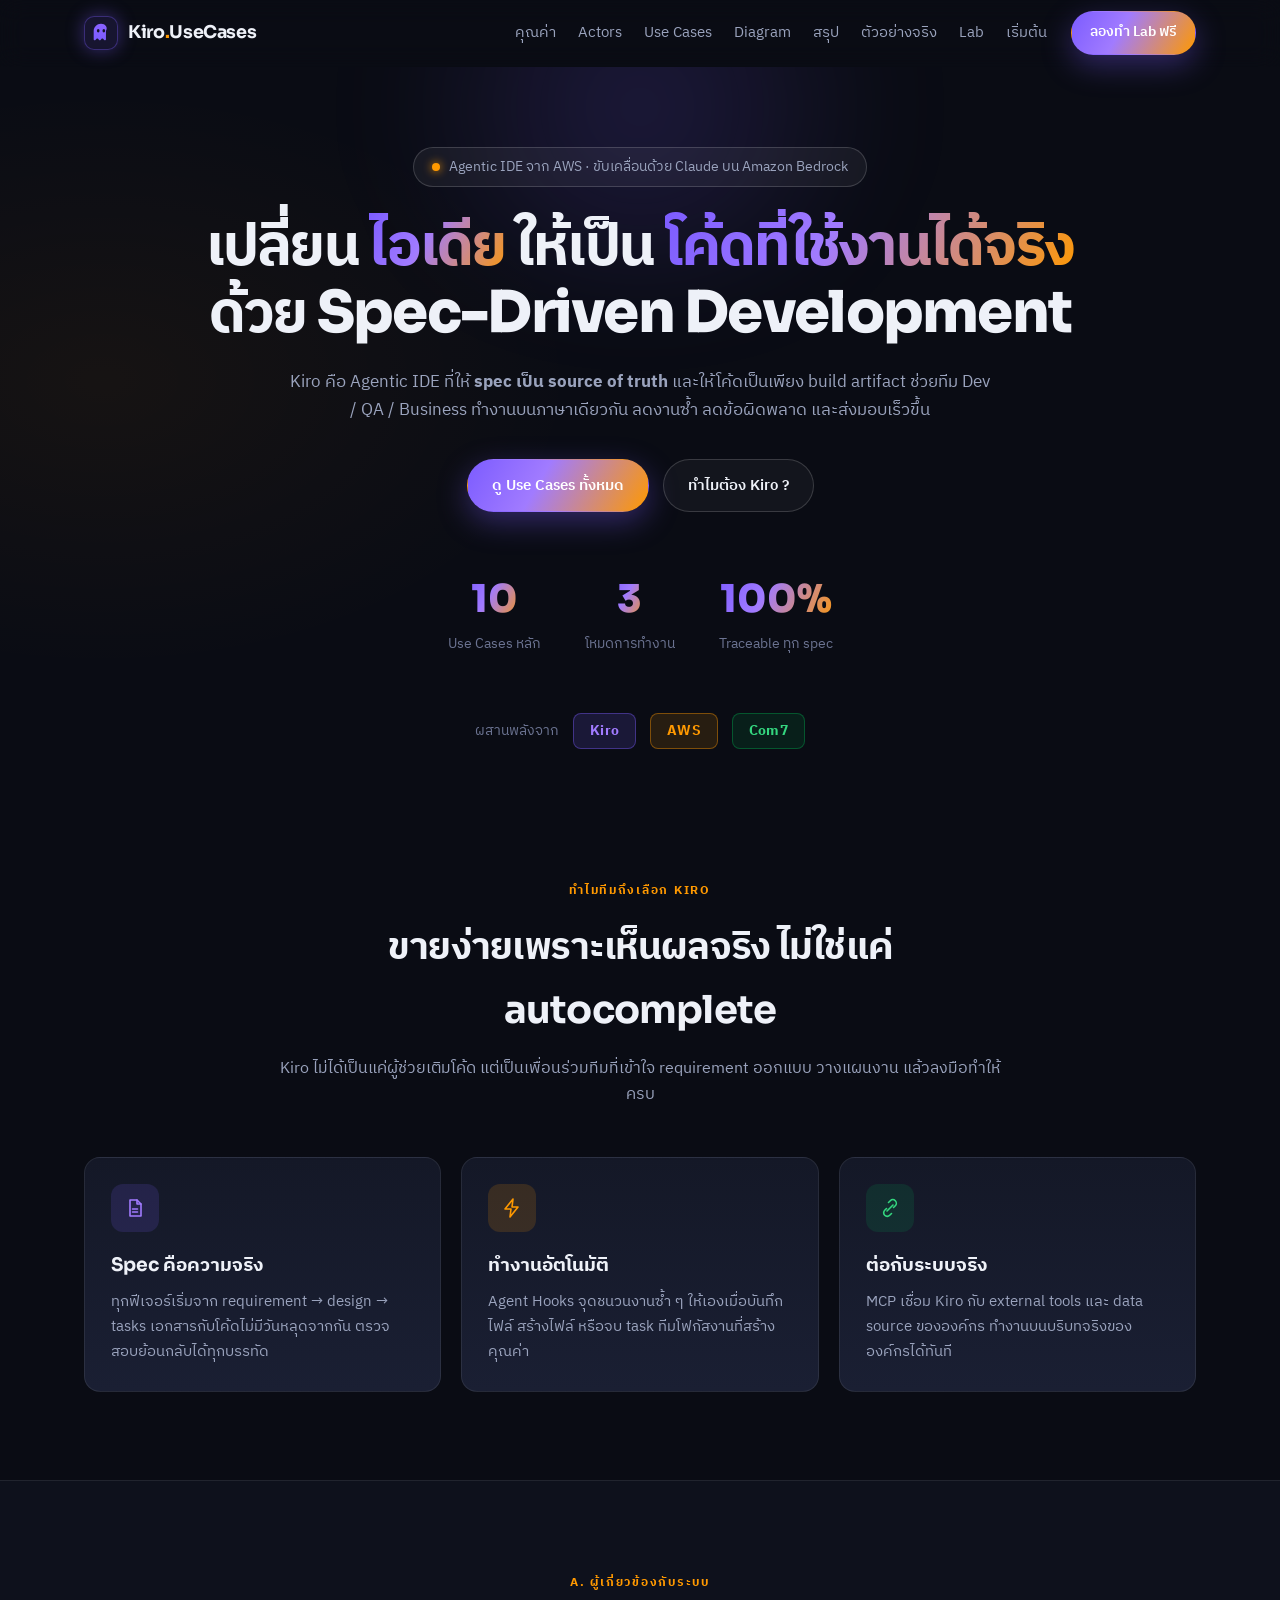
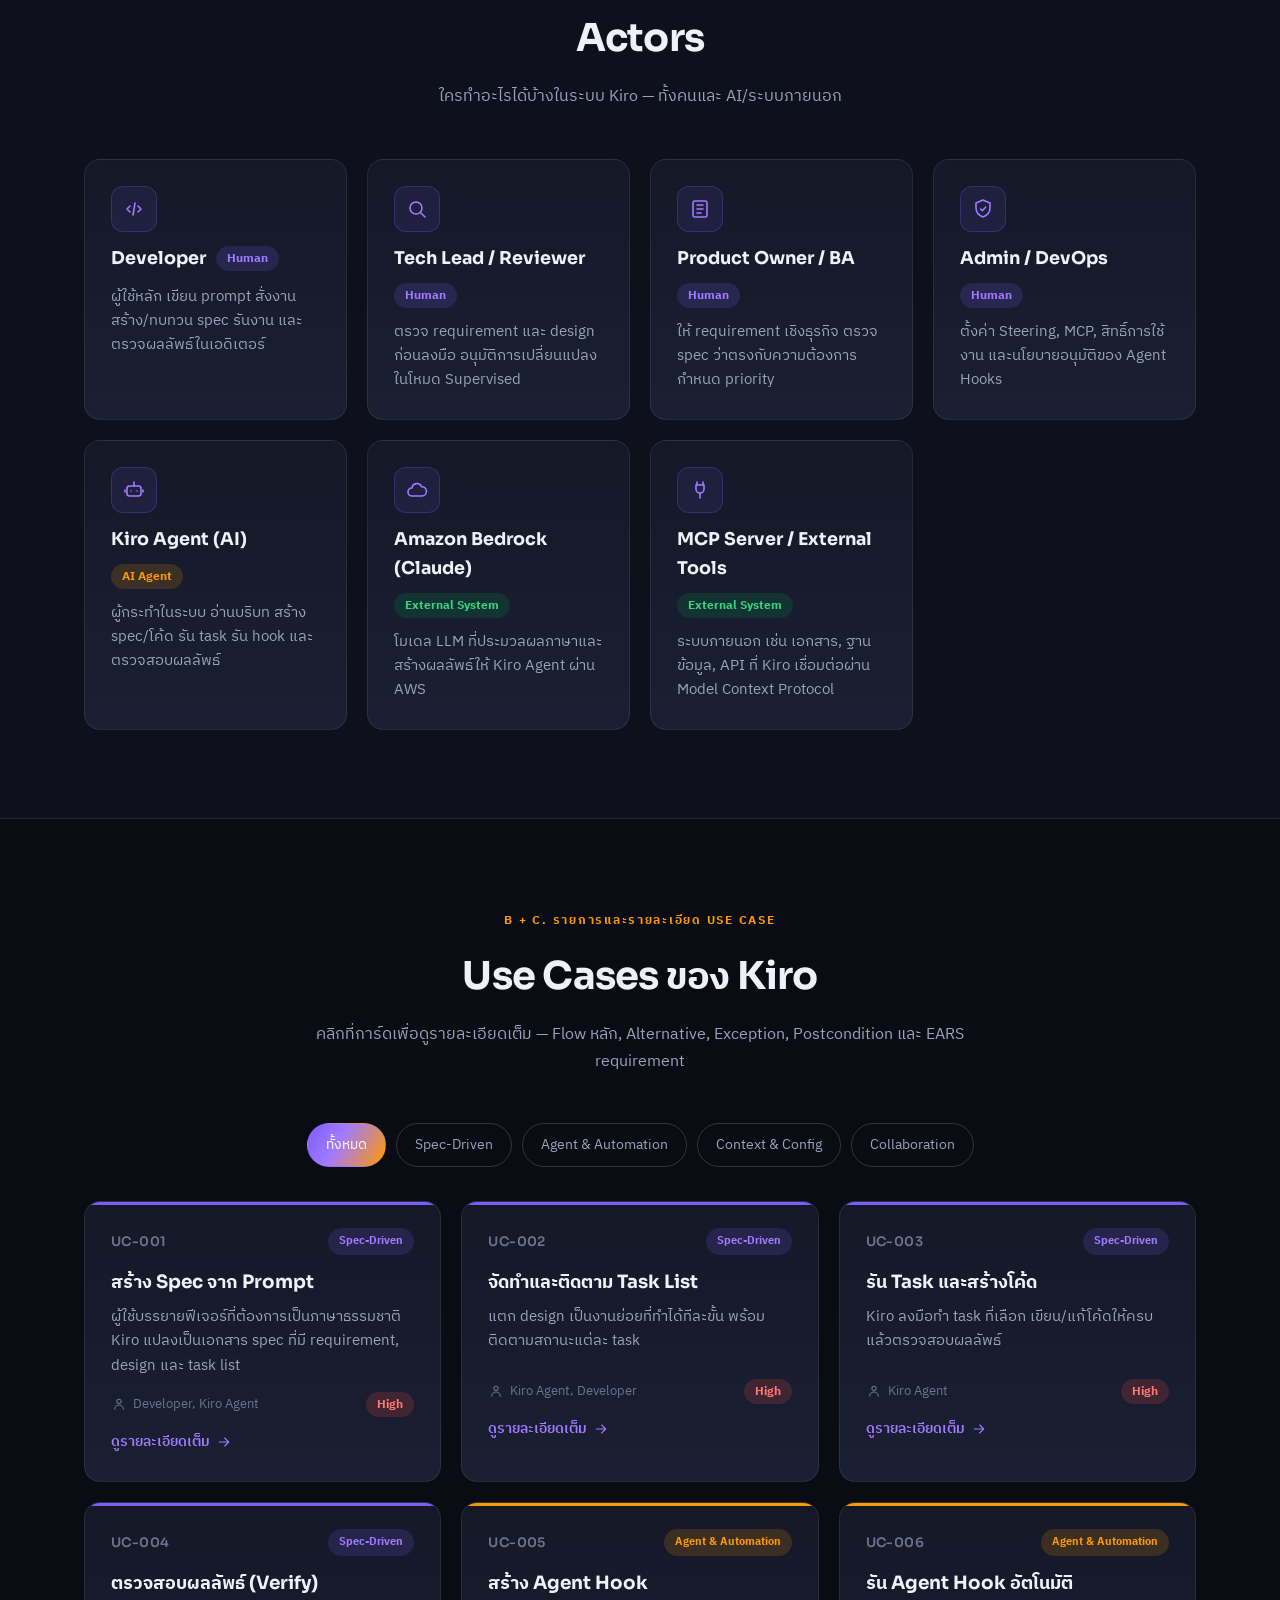
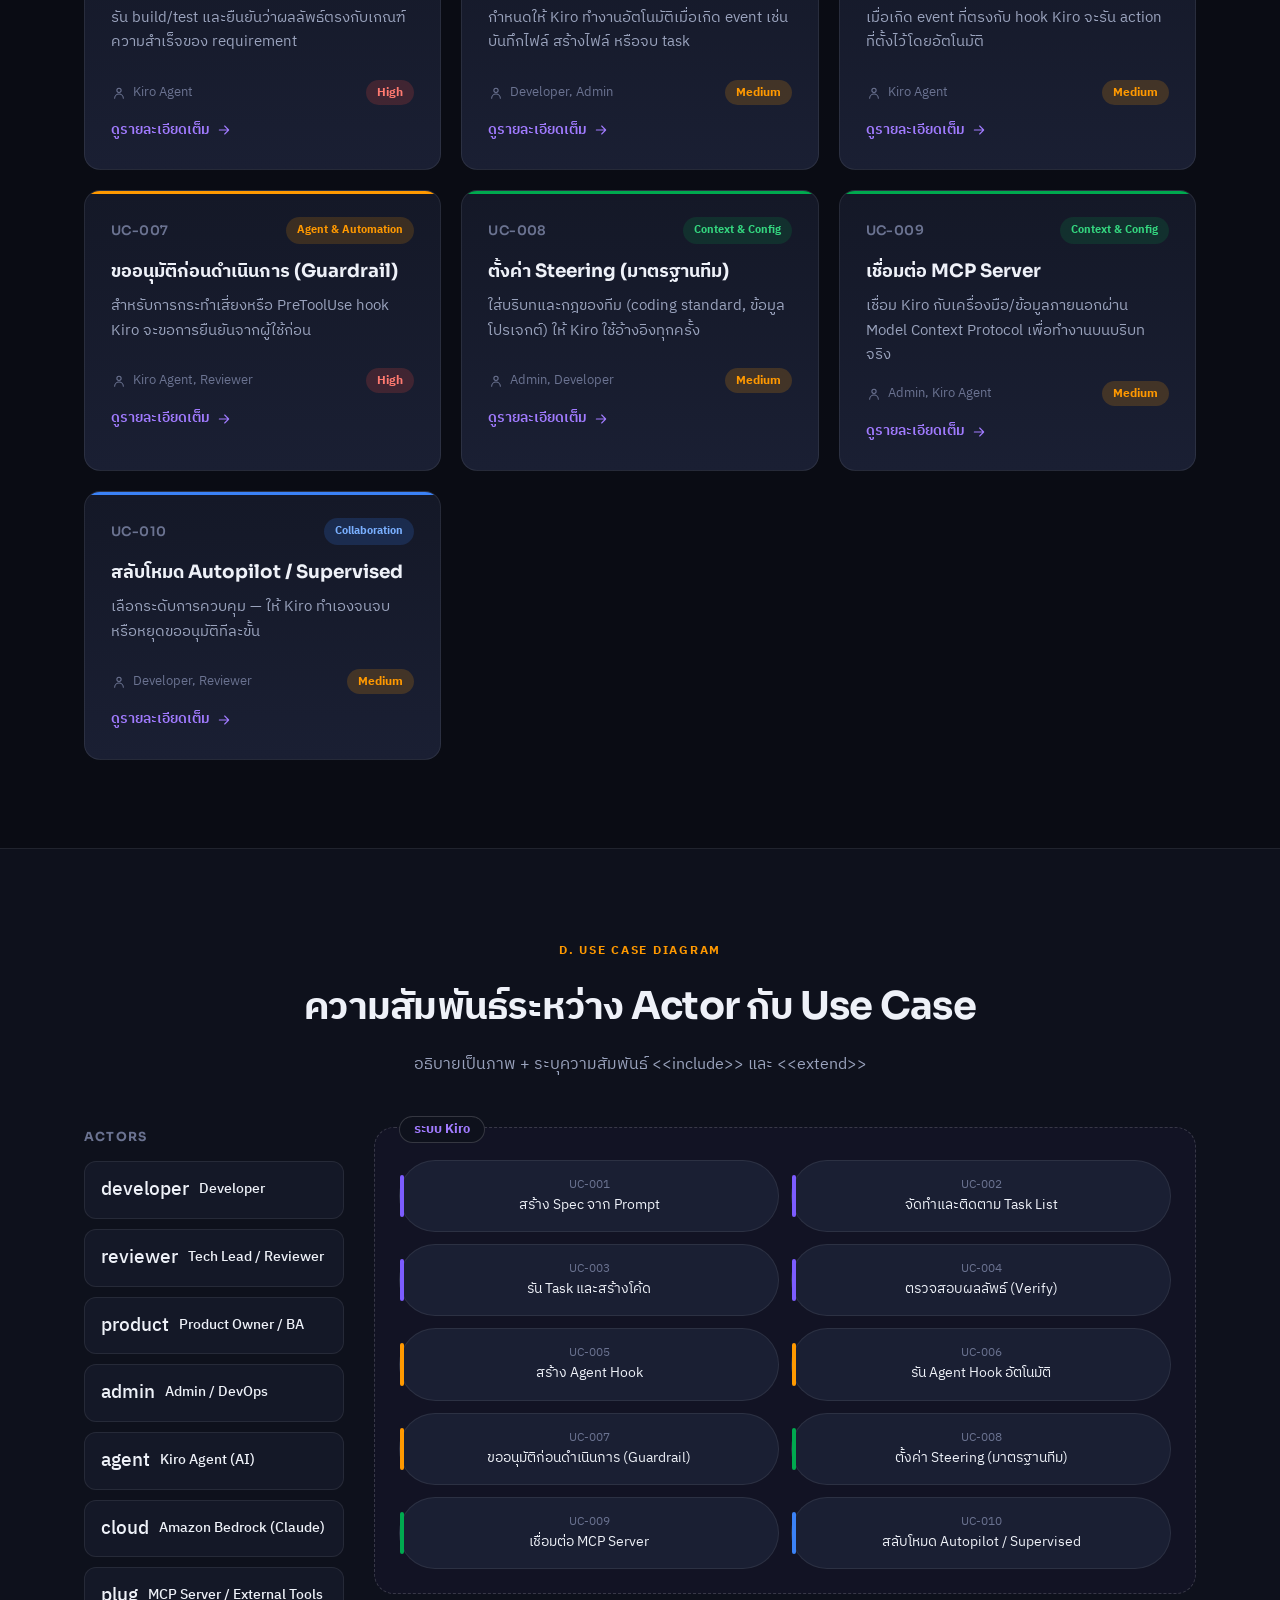
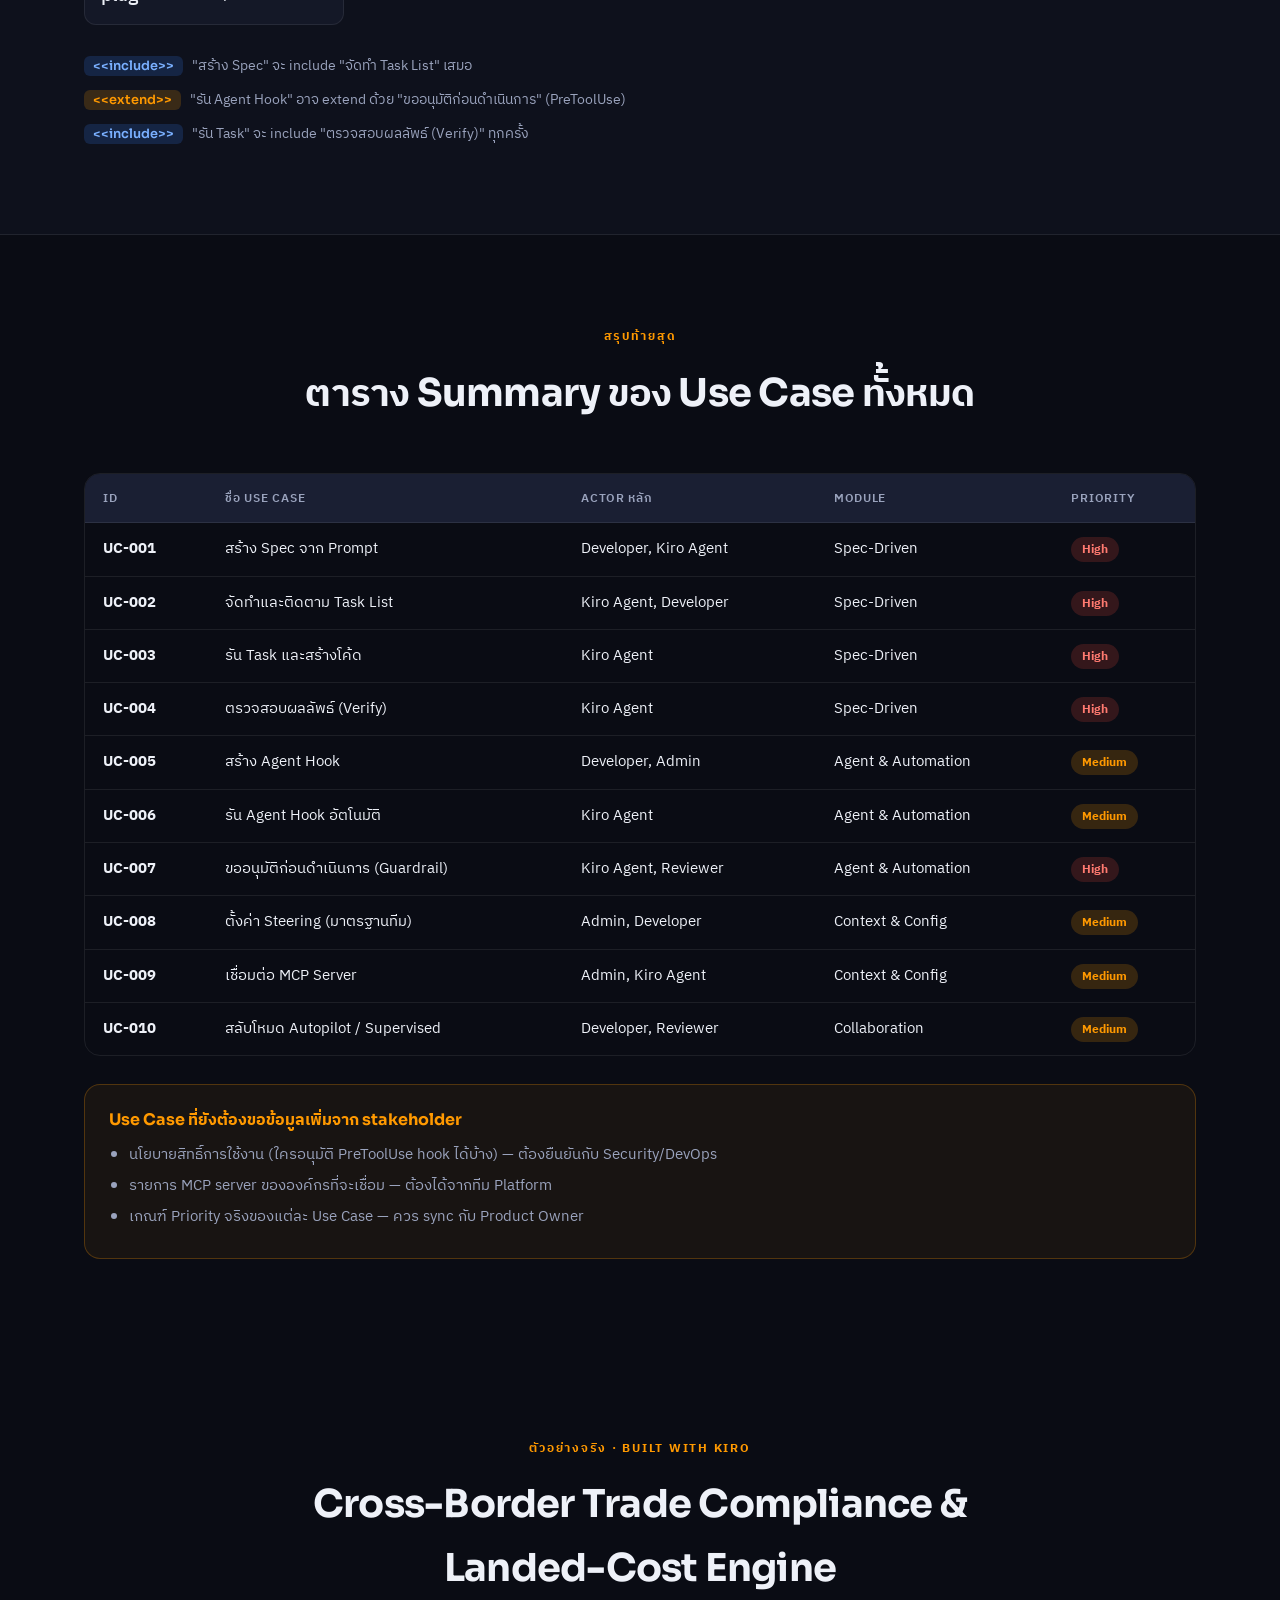
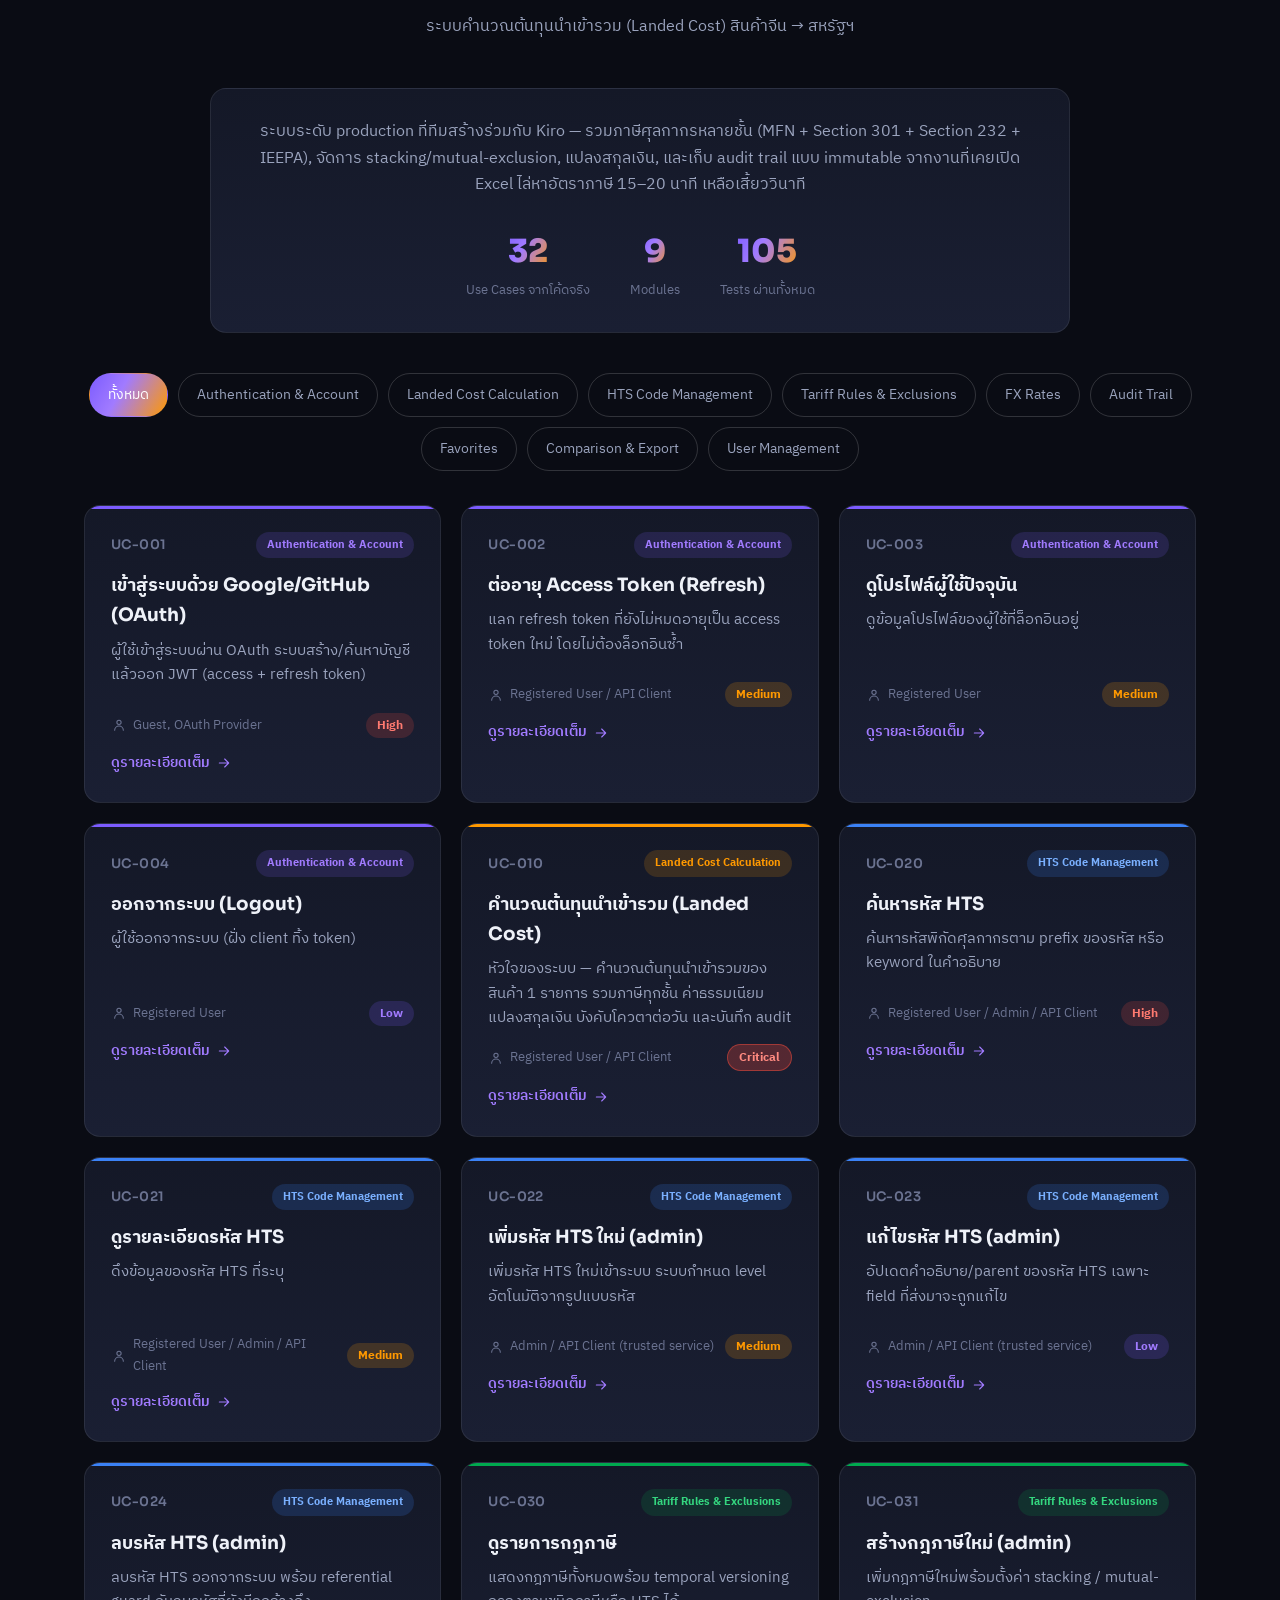
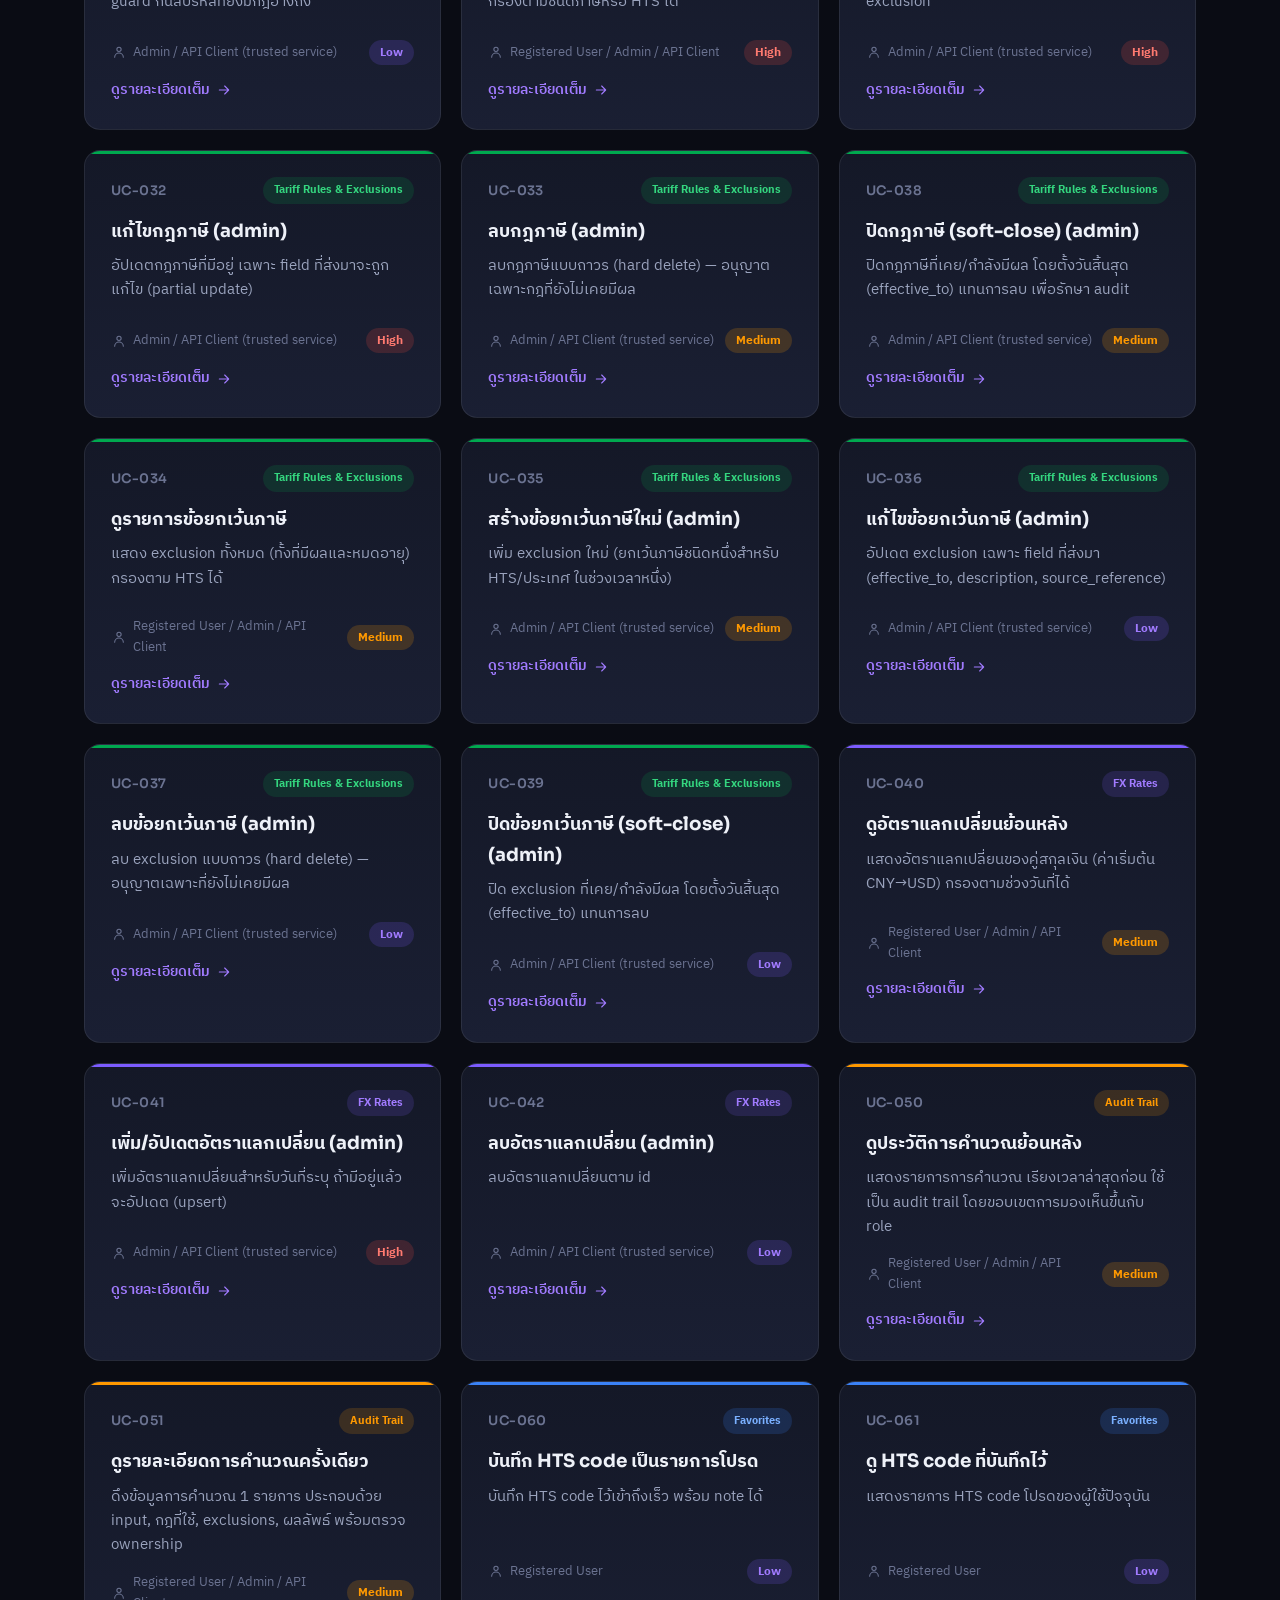
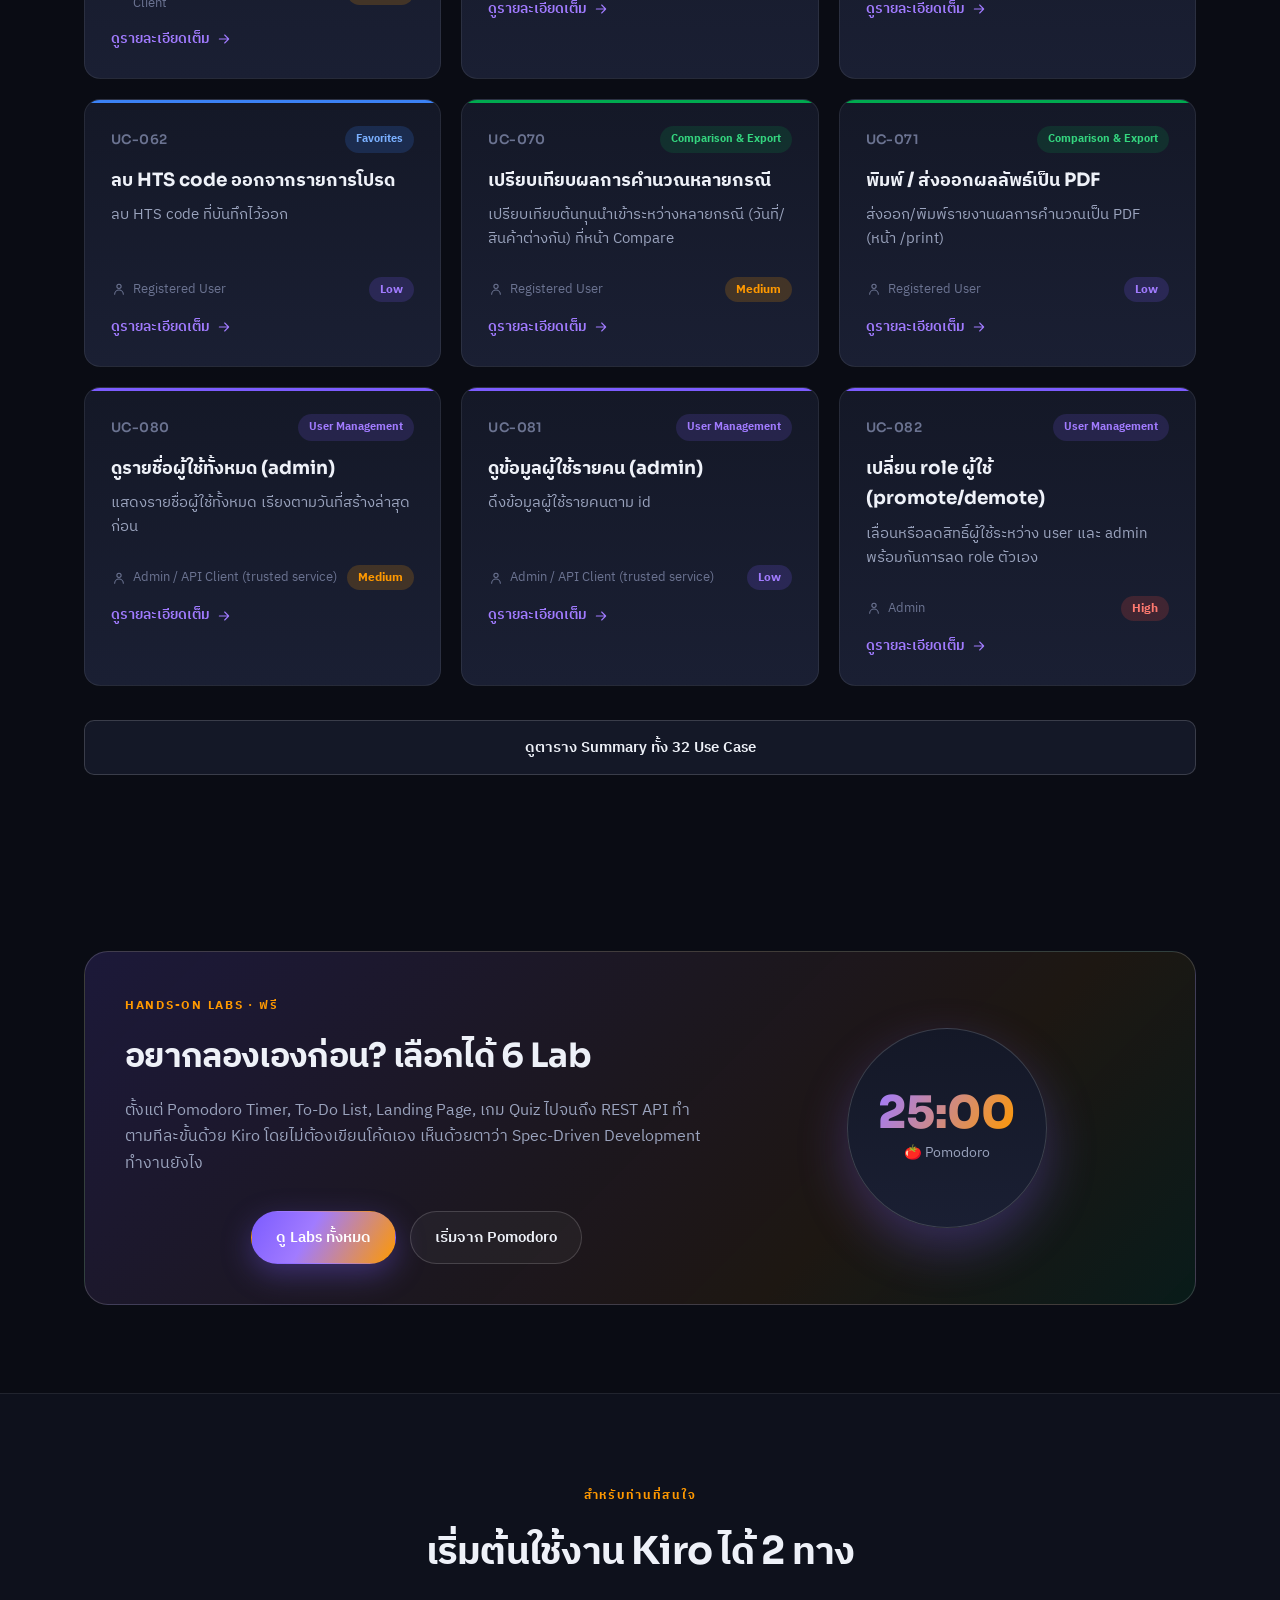
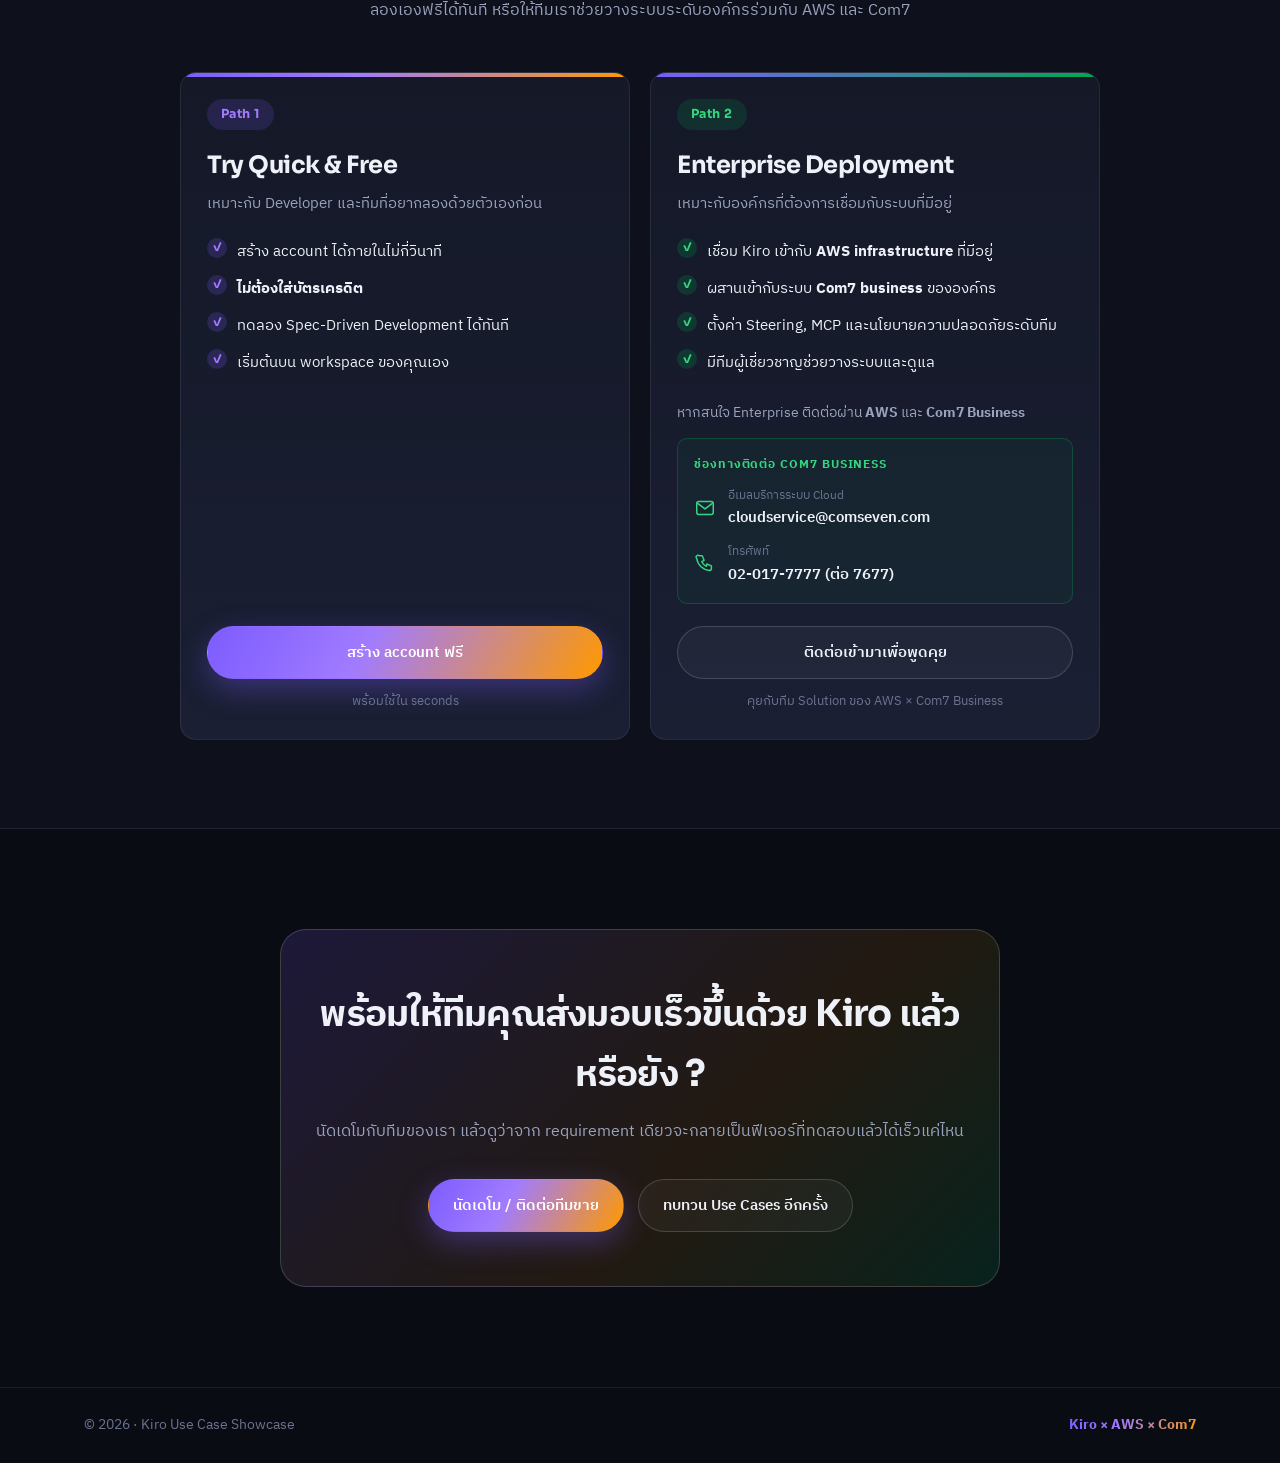
==== commit ae489948: "Refactor SVG gradients and remove wrench graphic from logo and HTML files; update ghost gradient col" ====
--- a/index.html
+++ b/index.html
@@ -24,21 +24,13 @@
         <svg viewBox="0 0 64 64" xmlns="http://www.w3.org/2000/svg">
           <defs>
             <linearGradient id="ghostGrad" x1="0" y1="0" x2="0" y2="1">
-              <stop offset="0" stop-color="#a17bff"/>
+              <stop offset="0" stop-color="#8a63ff"/>
               <stop offset="1" stop-color="#7c5cff"/>
-            </linearGradient>
-            <linearGradient id="wrenchGrad" x1="0" y1="0" x2="1" y2="1">
-              <stop offset="0" stop-color="#ffb84d"/>
-              <stop offset="1" stop-color="#ff9900"/>
             </linearGradient>
           </defs>
           <path fill="url(#ghostGrad)" d="M32 7c-11 0-19.5 8.7-19.5 19.5v22.2c0 2.4 2.9 3.6 4.6 1.9l3.2-3.1c1-1 2.7-1 3.7 0l3 2.9c1 1 2.7 1 3.7 0l3-2.9c1-1 2.7-1 3.7 0l3.2 3.1c1.7 1.7 4.6.5 4.6-1.9V26.5C51.5 15.7 43 7 32 7z"/>
           <ellipse cx="24.5" cy="26" rx="3.5" ry="4.7" fill="#141326"/>
           <ellipse cx="39.5" cy="26" rx="3.5" ry="4.7" fill="#141326"/>
-          <g transform="rotate(45 50 50)">
-            <rect x="48.6" y="46" width="2.8" height="10.5" rx="1.4" fill="url(#wrenchGrad)"/>
-            <path fill="url(#wrenchGrad)" fill-rule="evenodd" d="M50 42.5a4.6 4.6 0 0 0-4.6 4.6 4.6 4.6 0 0 0 2.6 4.1v-2.3a2.4 2.4 0 1 1 4 0v2.3a4.6 4.6 0 0 0 2.6-4.1 4.6 4.6 0 0 0-4.6-4.6zm-1.5 2.8h3l1.2 1.3-1.2 1.3h-3l-1.2-1.3z"/>
-          </g>
         </svg>
       </span>
       <span class="brand-text">Kiro<span class="brand-dot">.</span>UseCases</span>
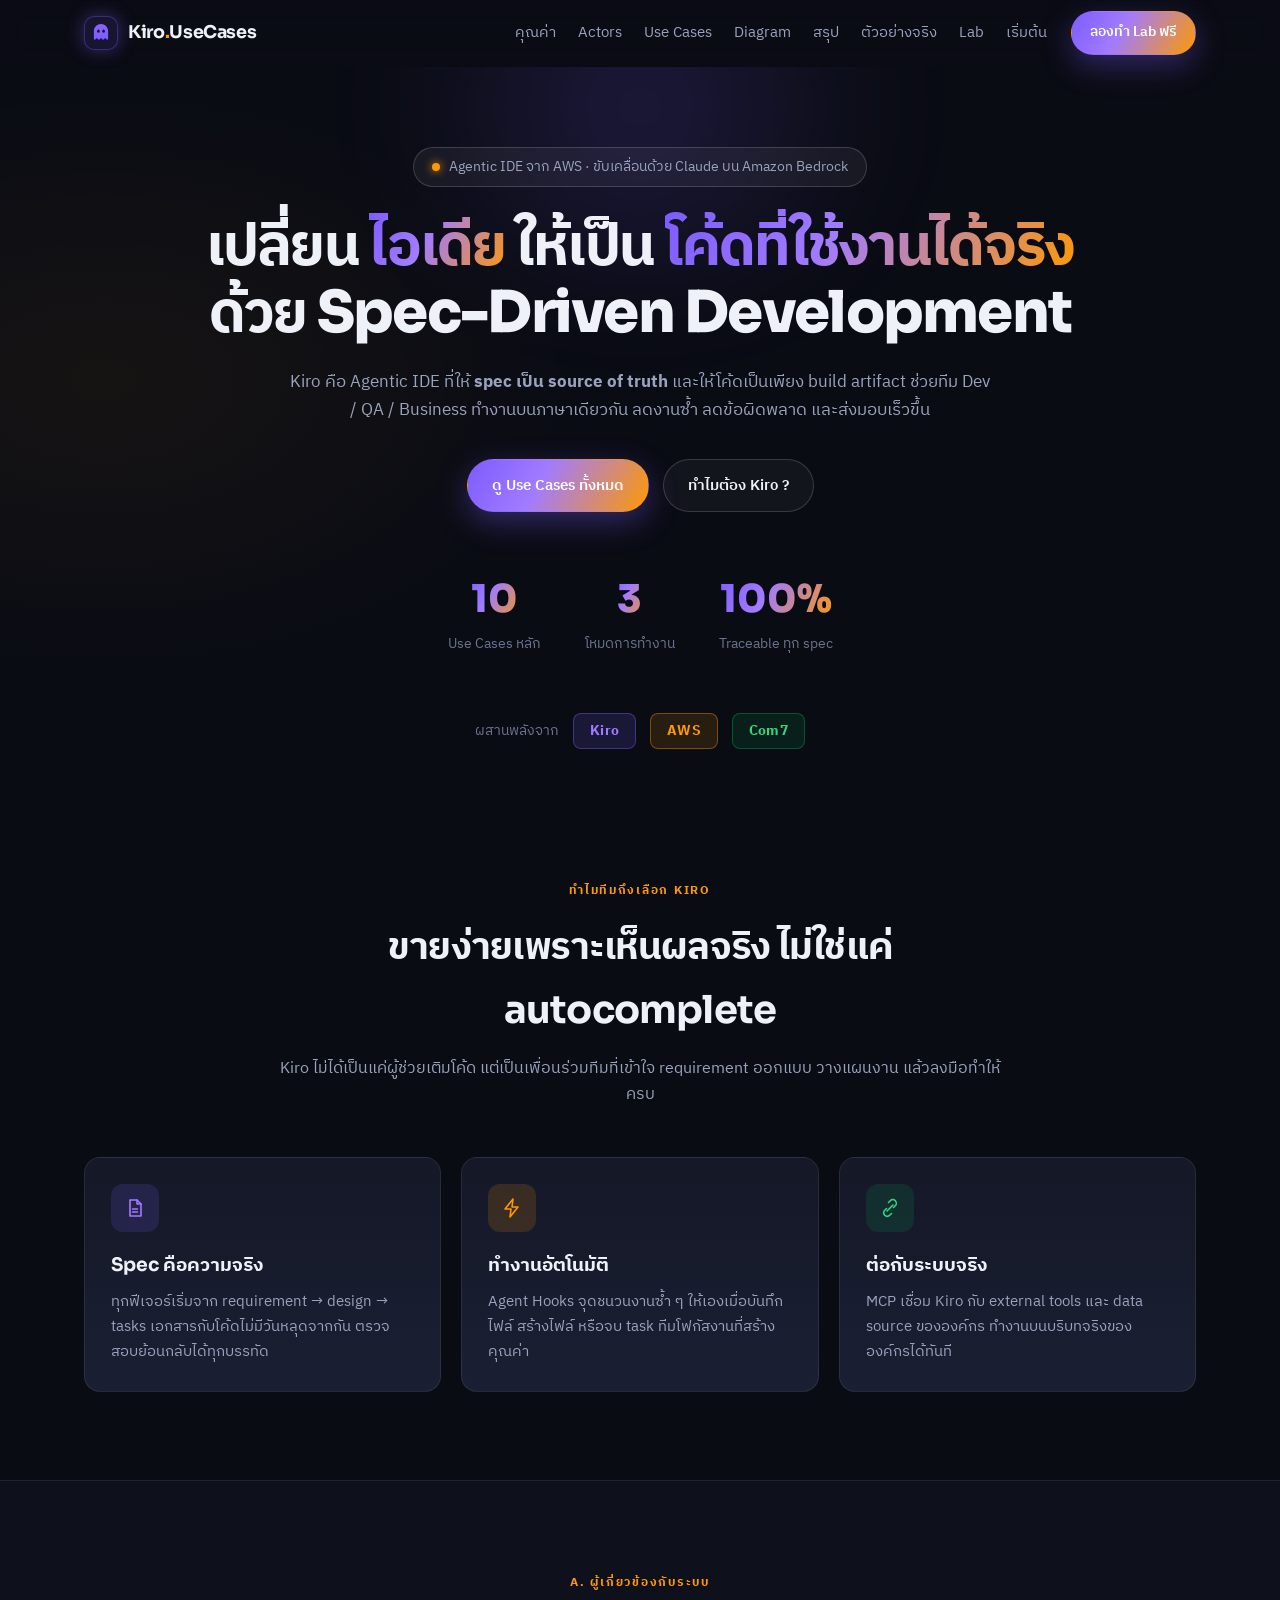
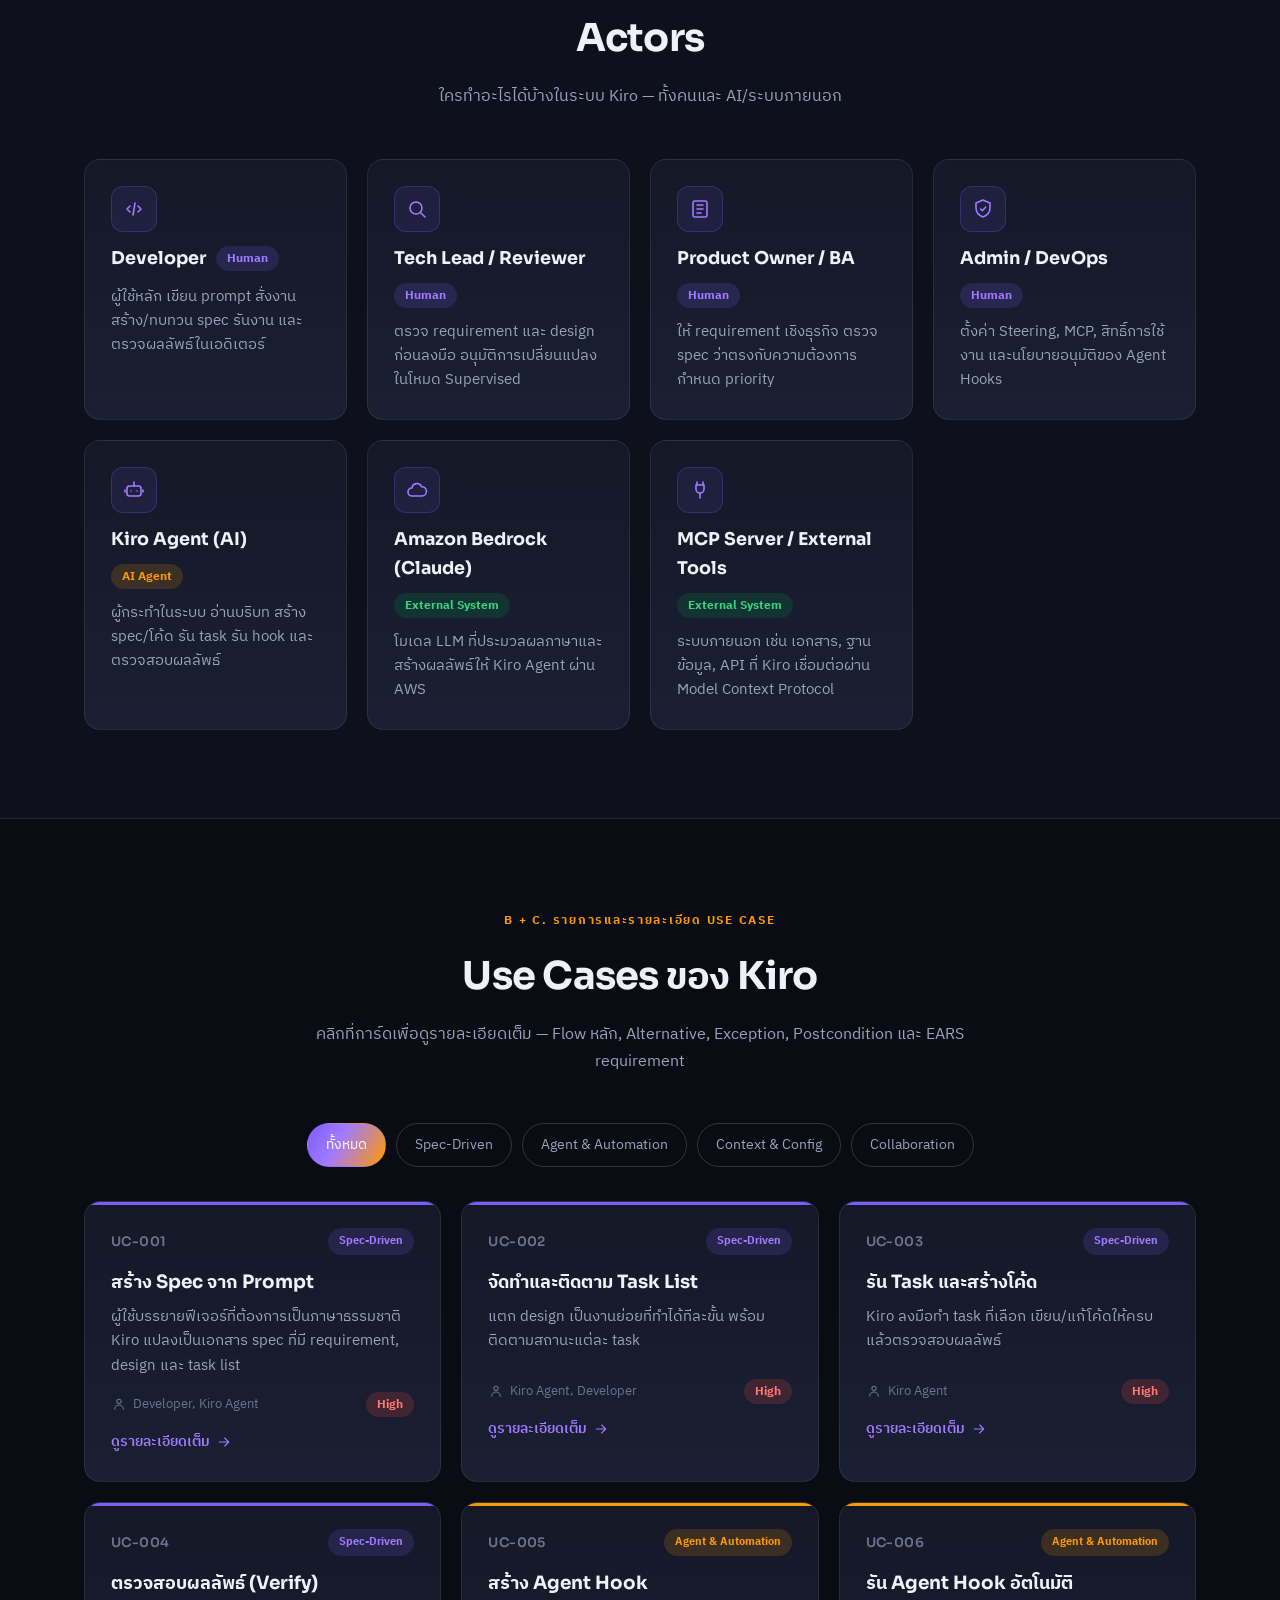
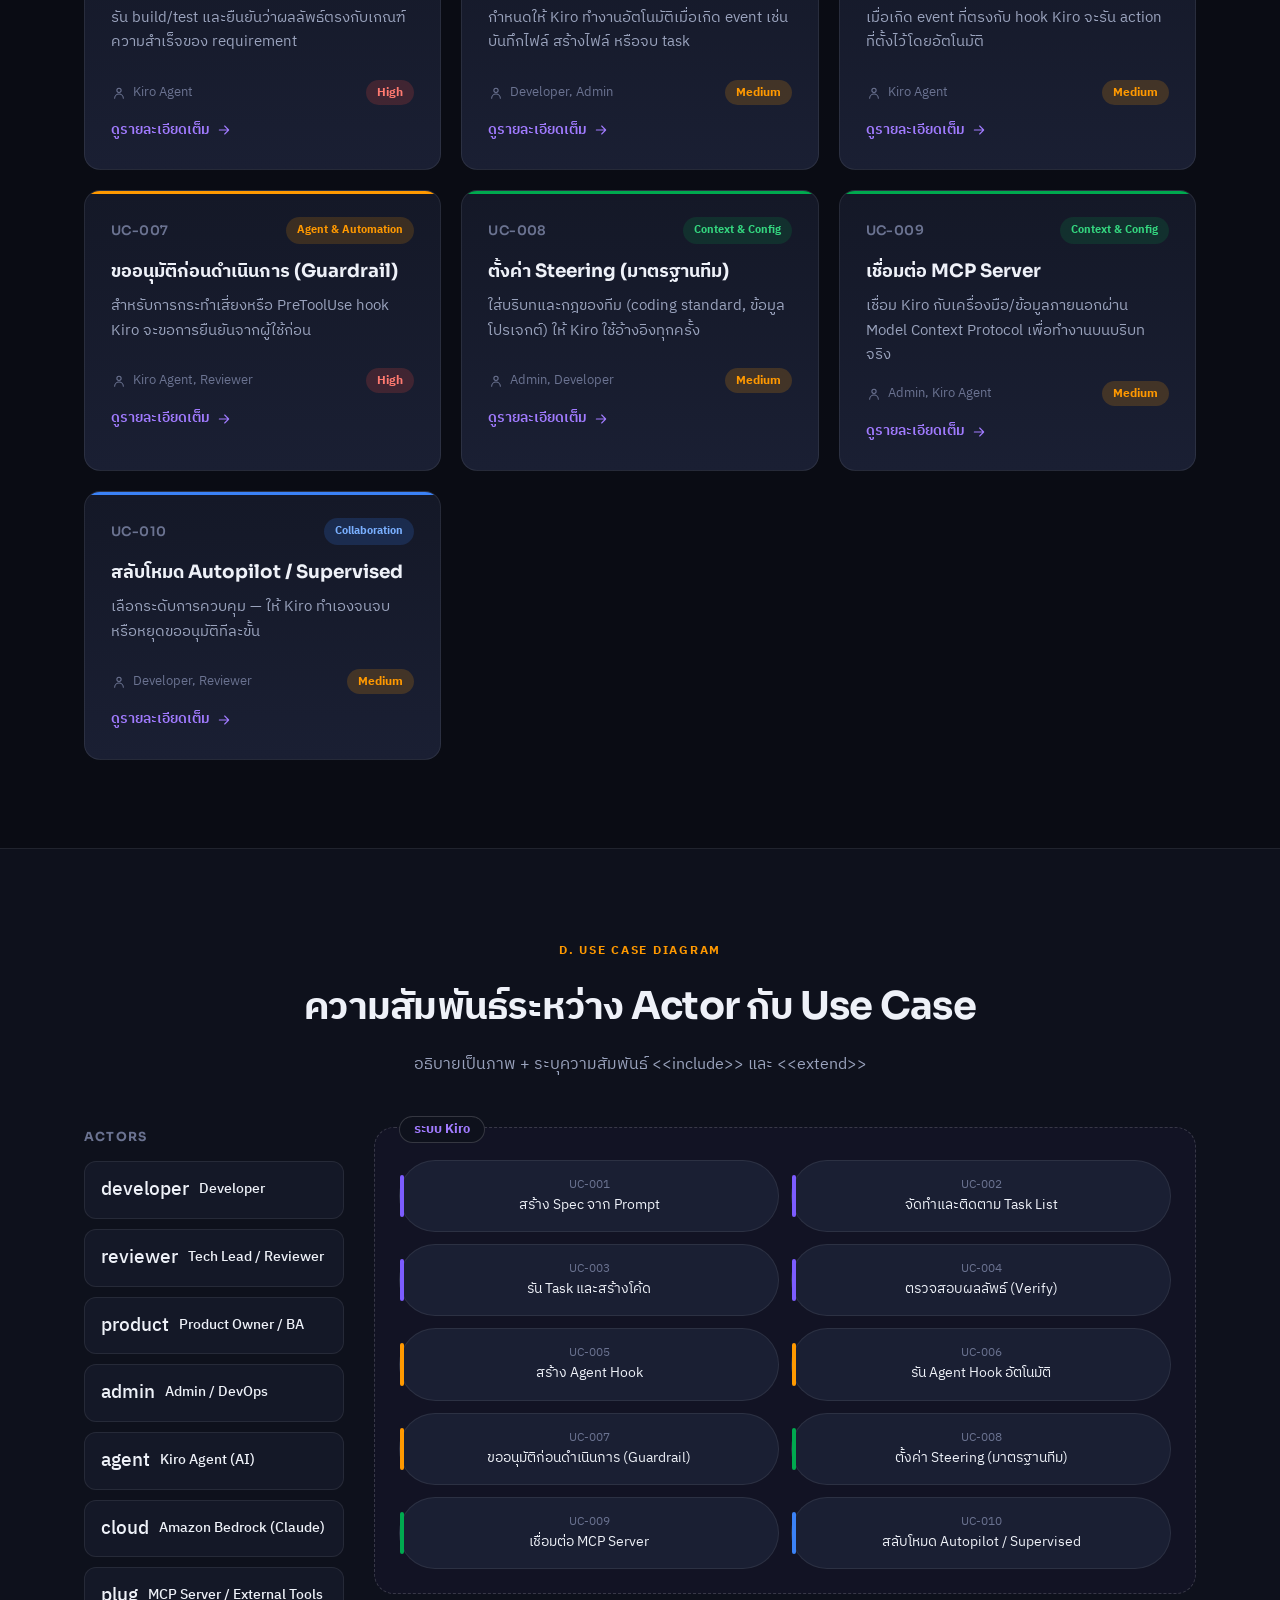
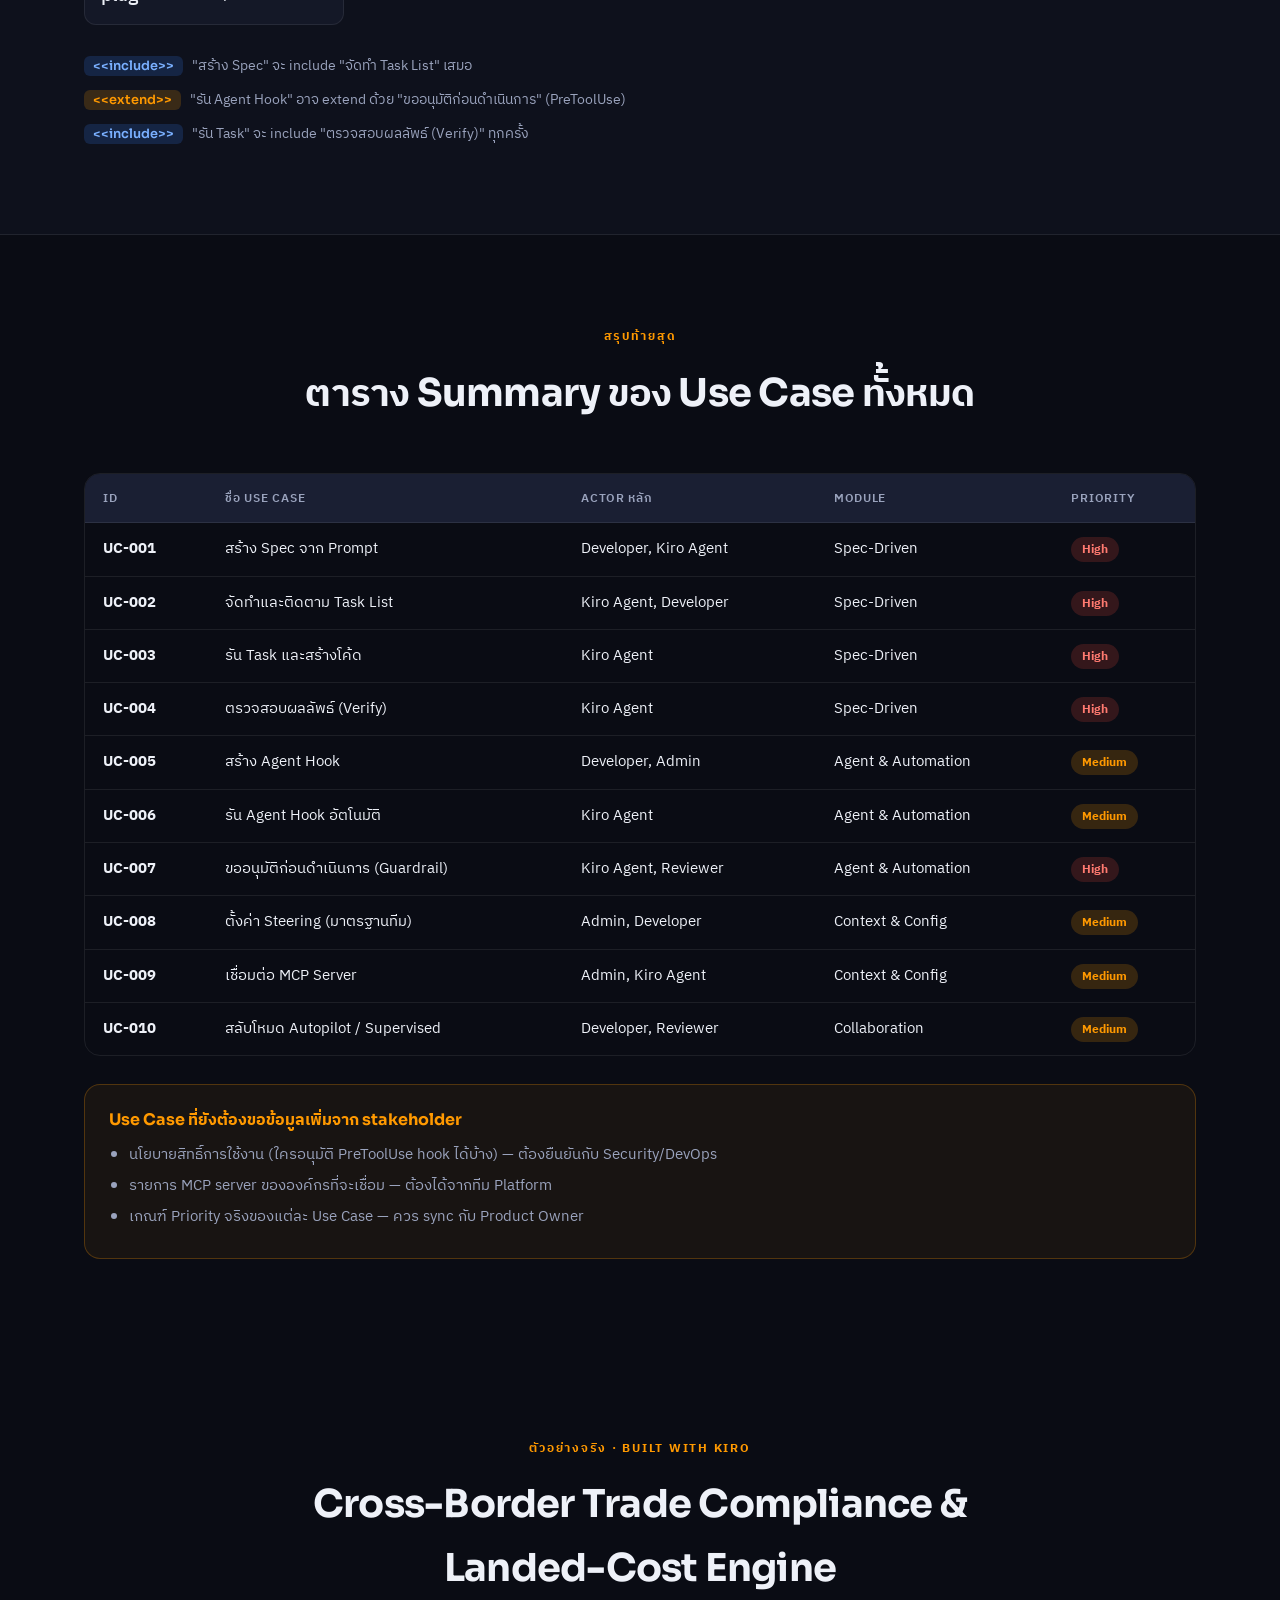
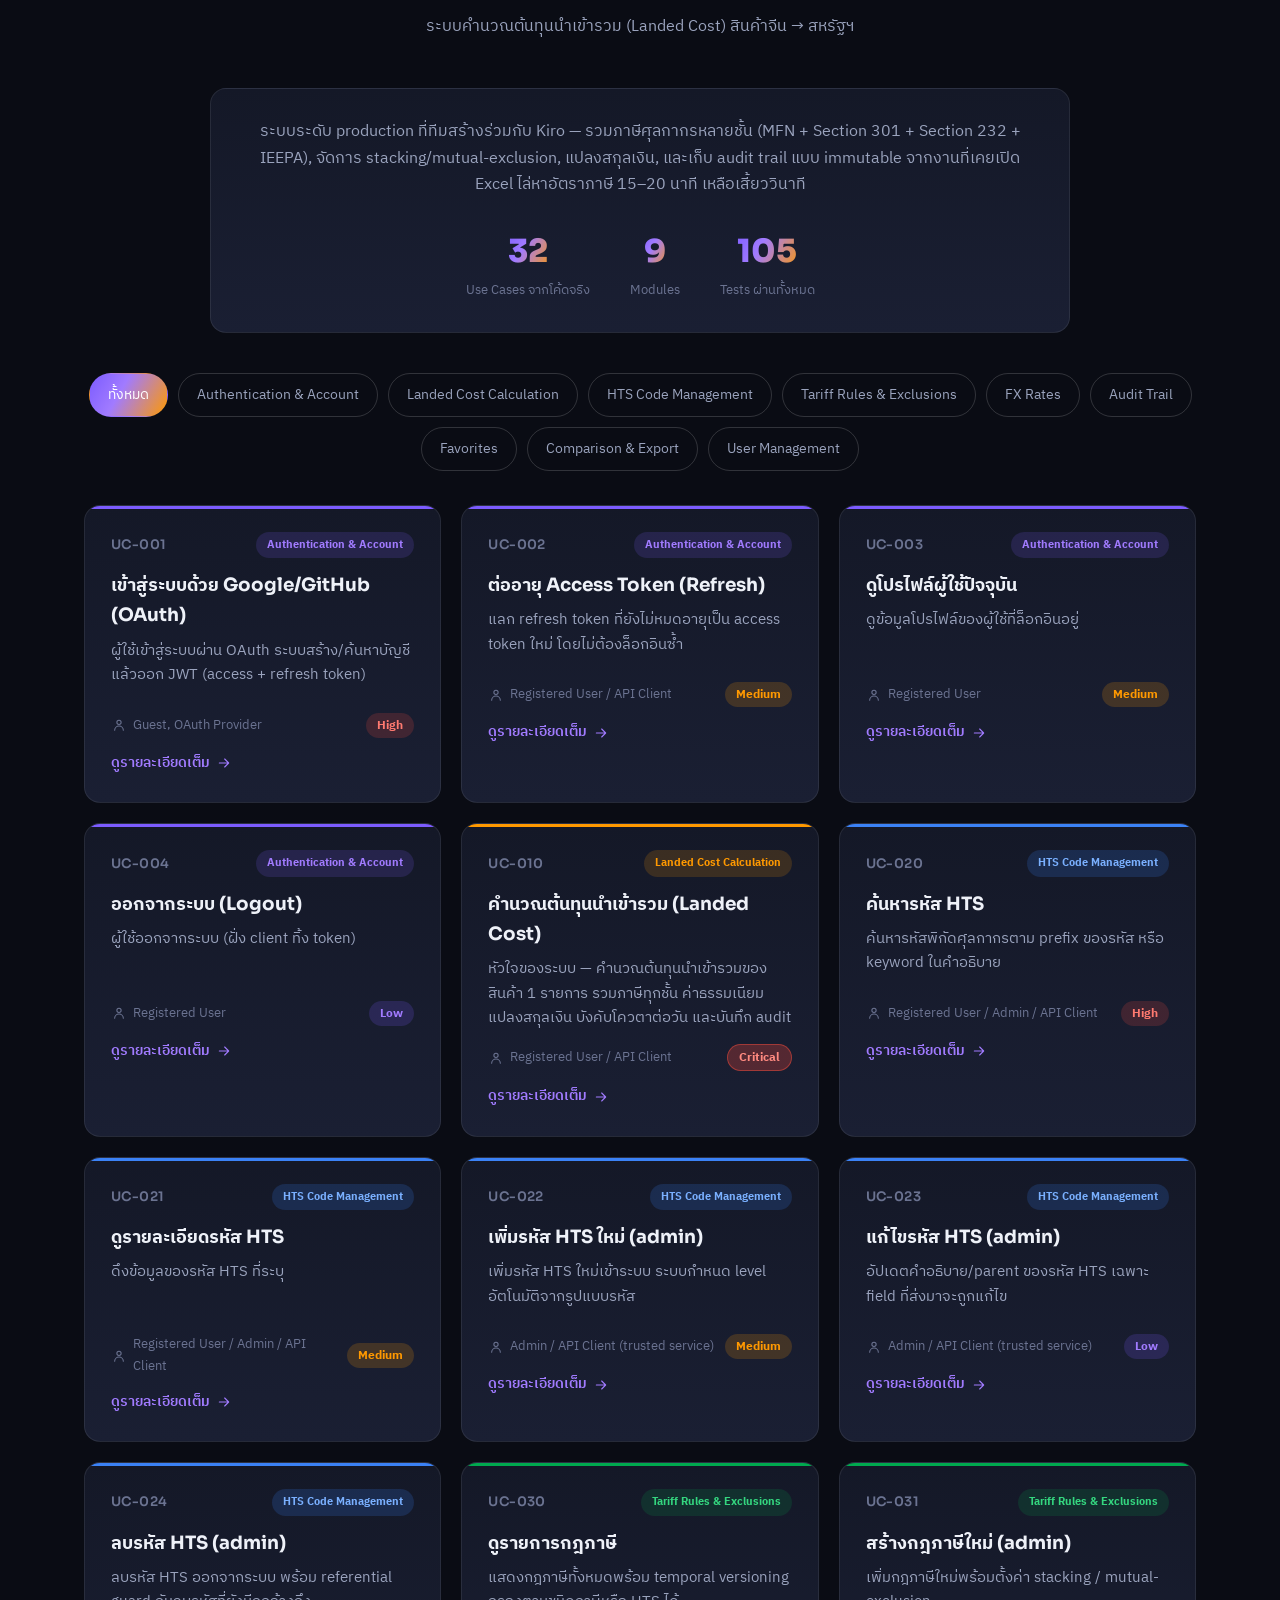
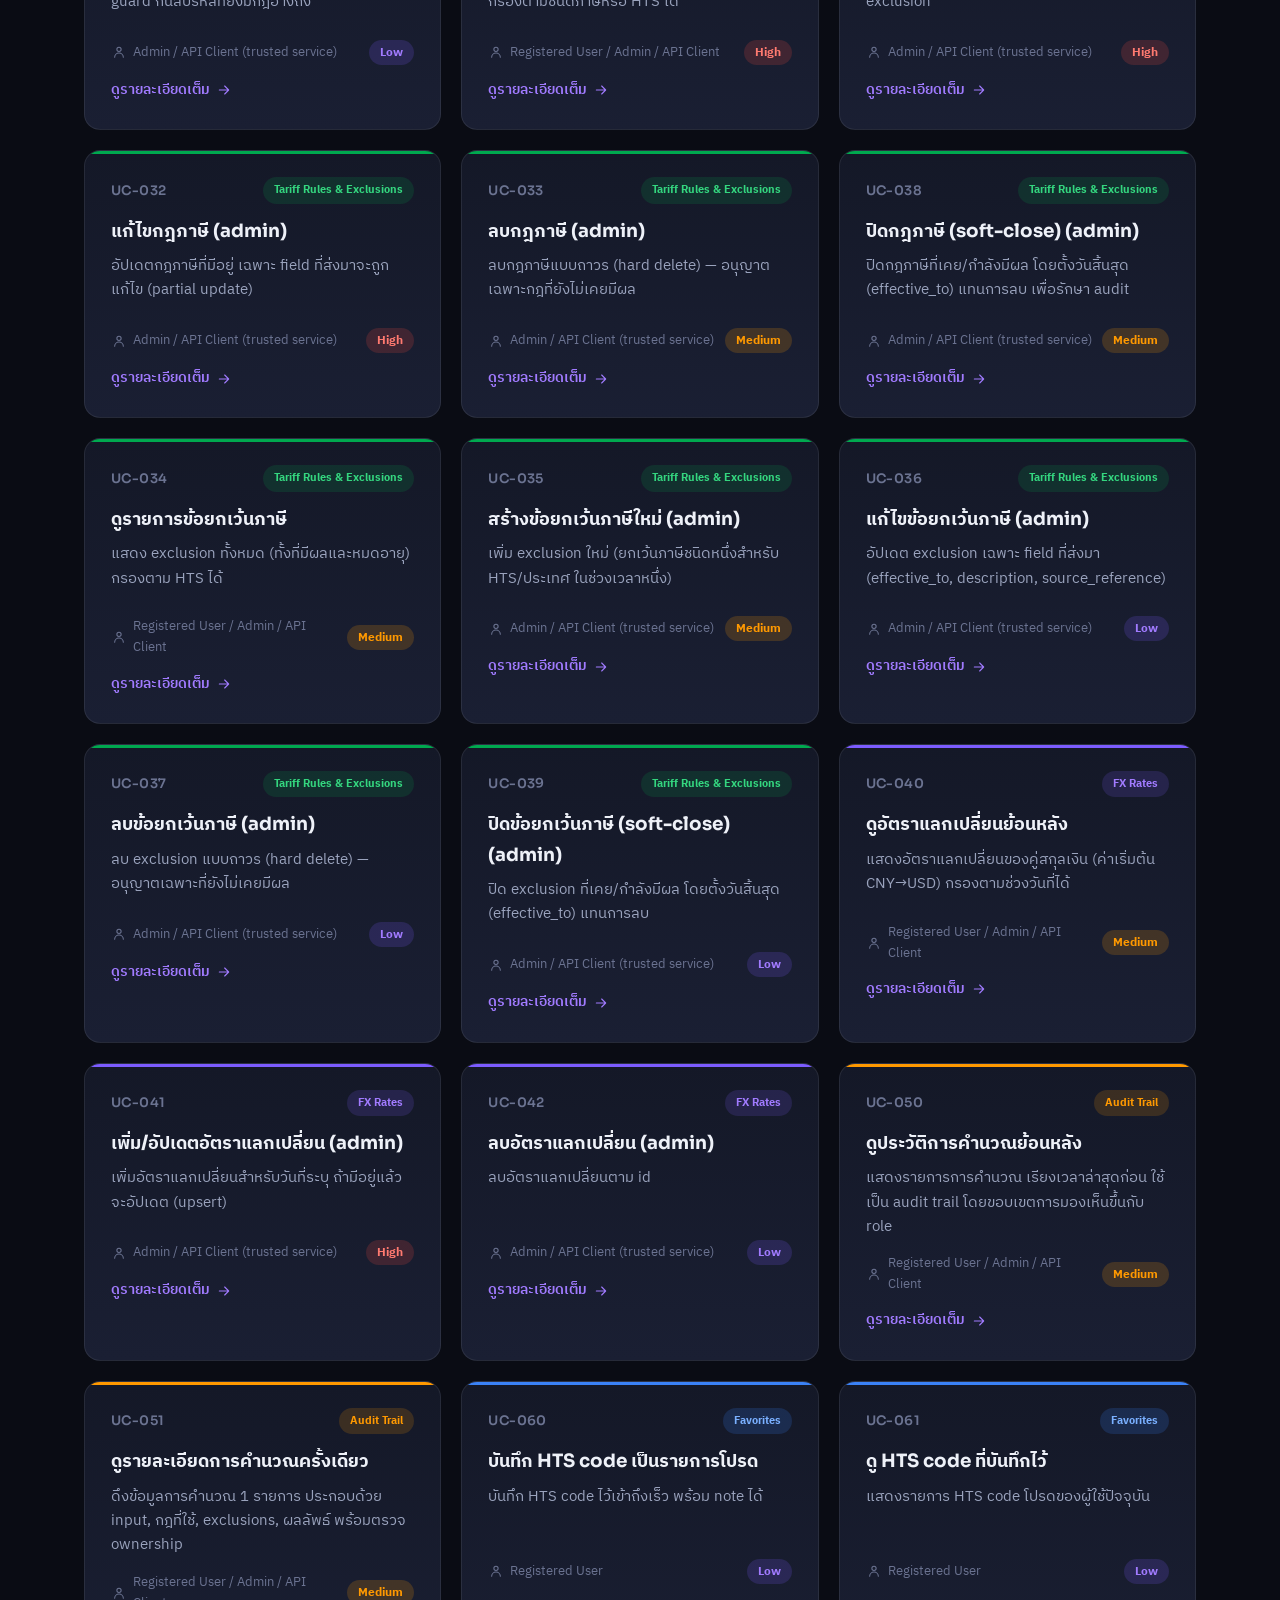
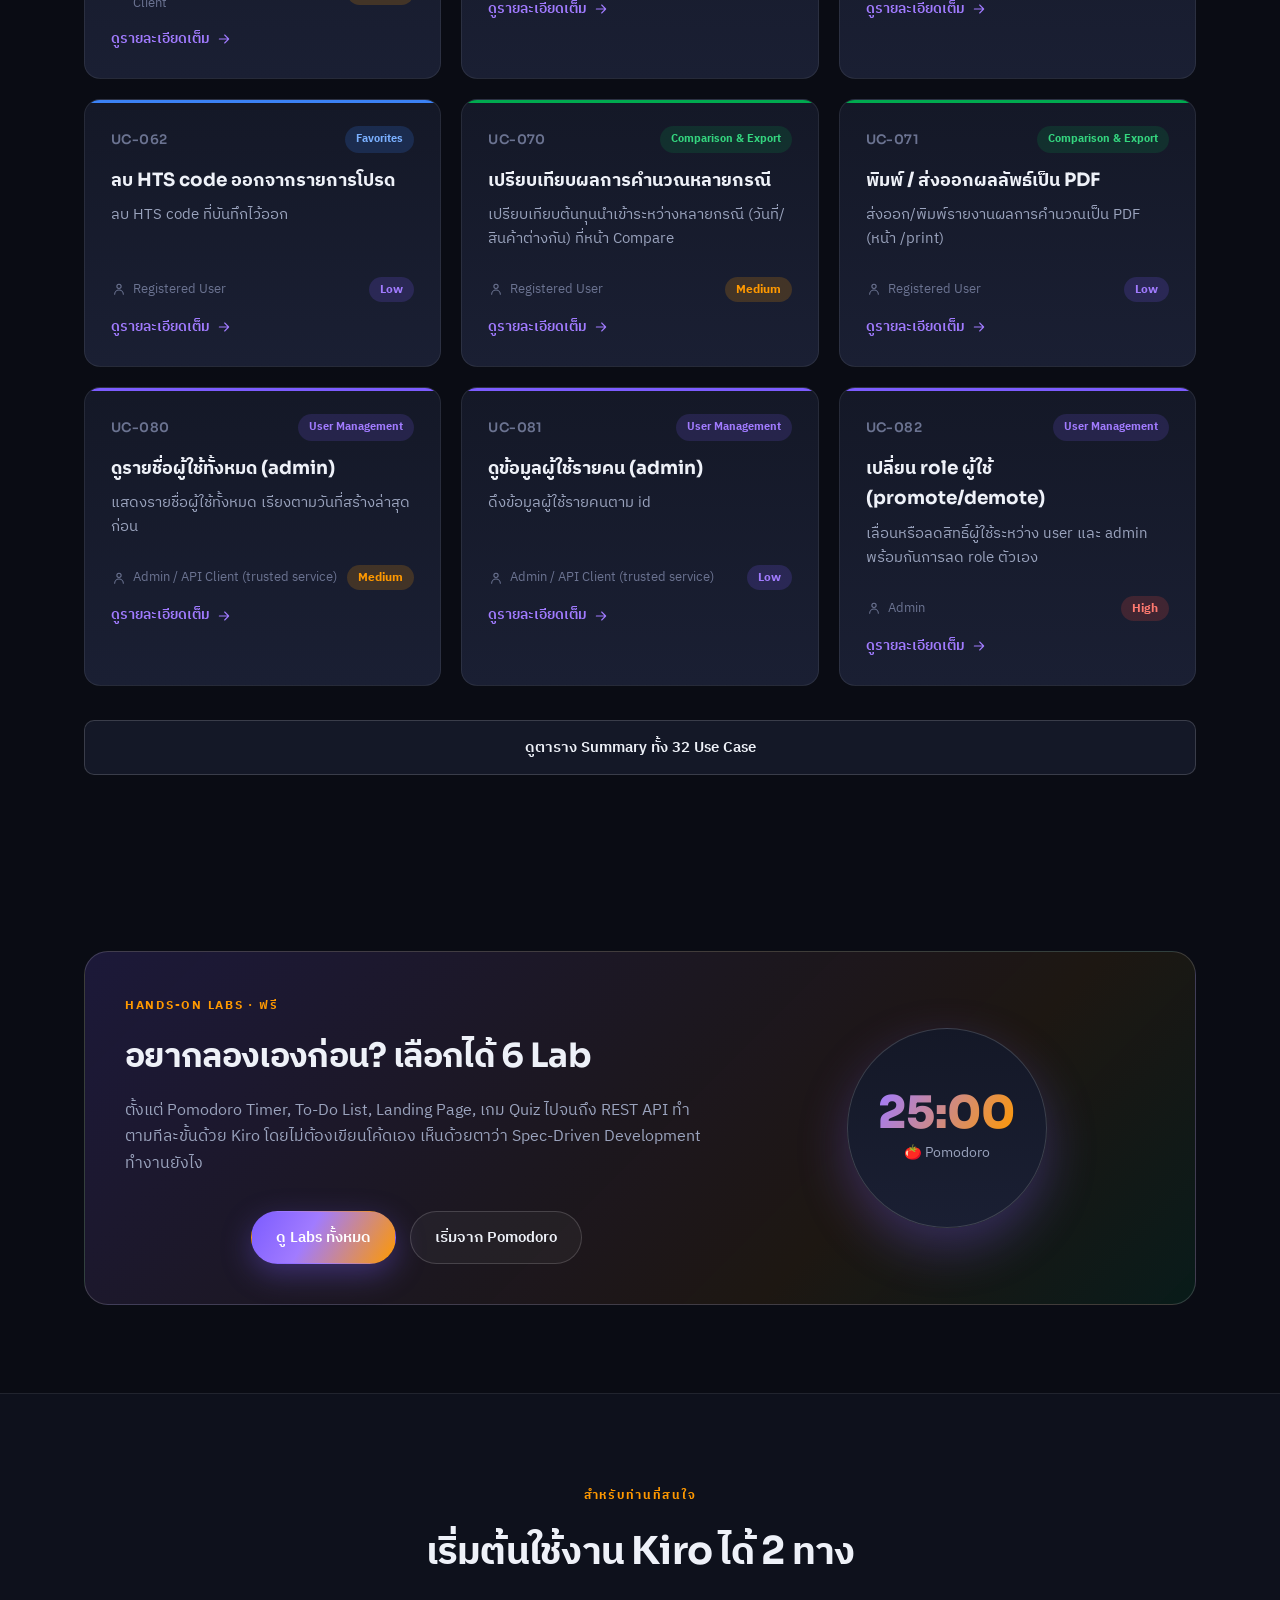
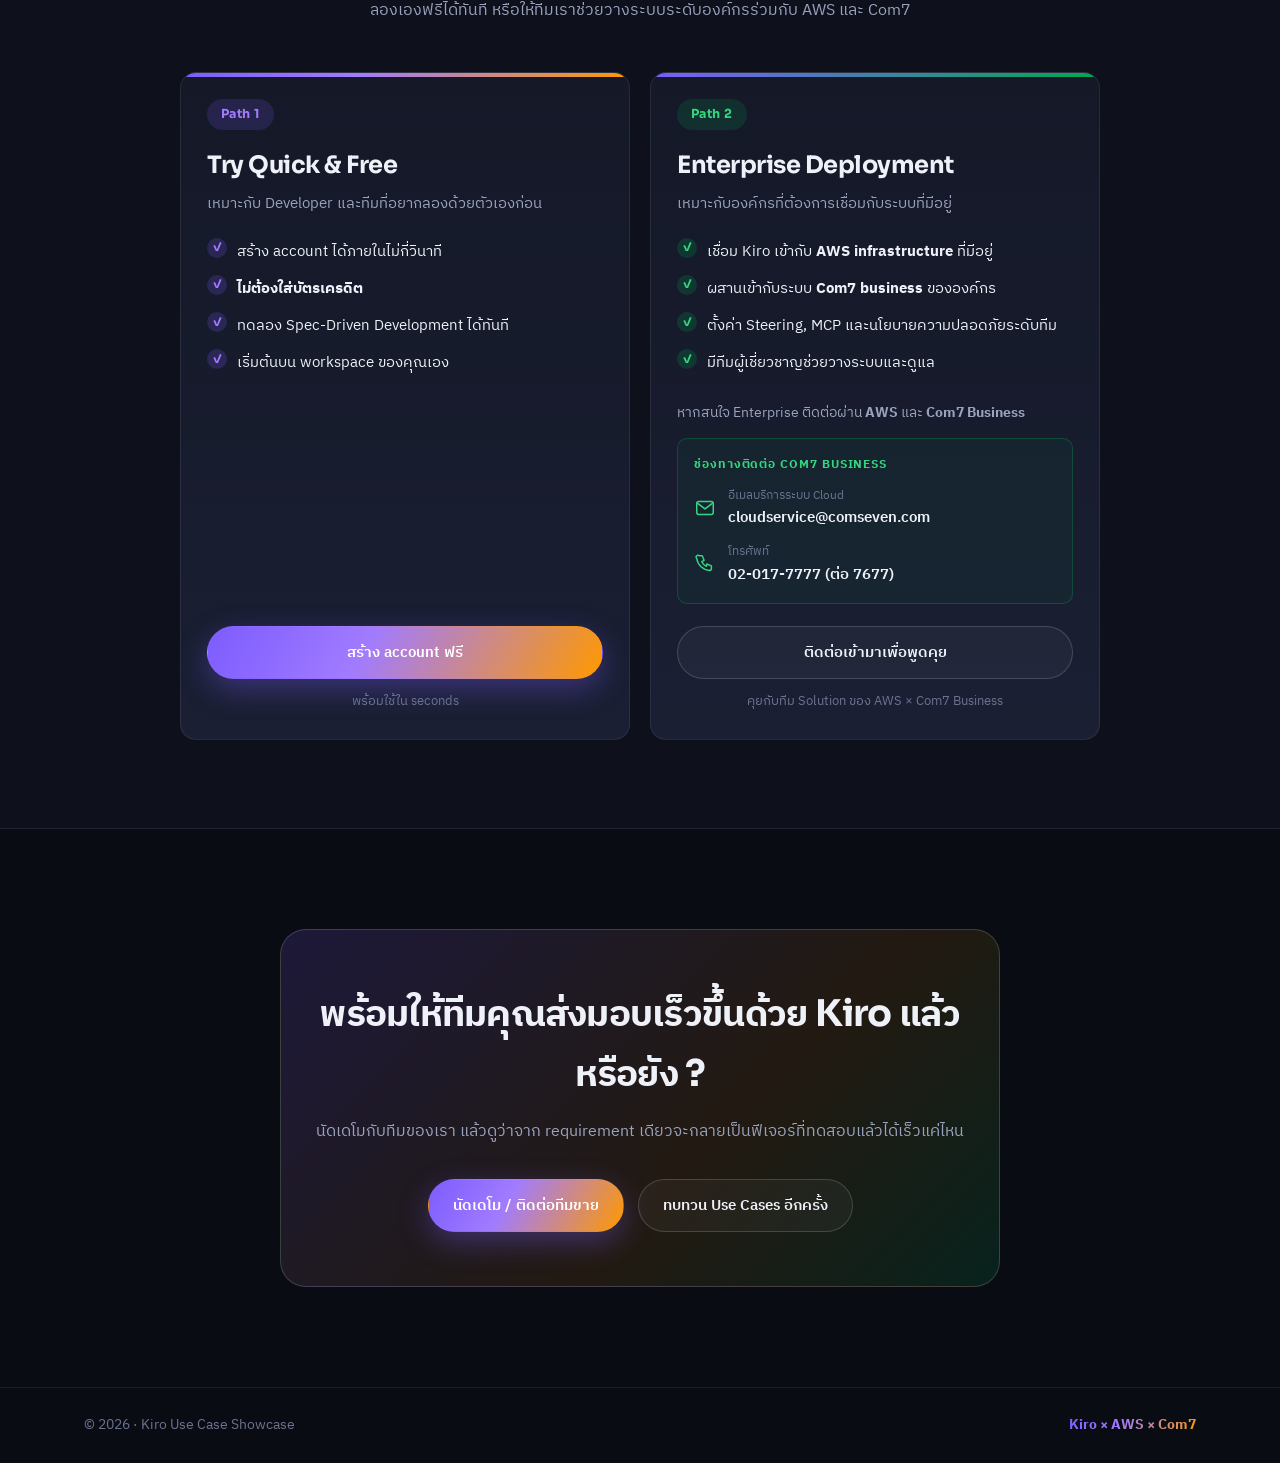
==== commit fe67b9d9: "Refactor ghost SVG graphics in logo and HTML files; update gradient and shape details" ====
--- a/index.html
+++ b/index.html
@@ -28,9 +28,9 @@
               <stop offset="1" stop-color="#7c5cff"/>
             </linearGradient>
           </defs>
-          <path fill="url(#ghostGrad)" d="M32 7c-11 0-19.5 8.7-19.5 19.5v22.2c0 2.4 2.9 3.6 4.6 1.9l3.2-3.1c1-1 2.7-1 3.7 0l3 2.9c1 1 2.7 1 3.7 0l3-2.9c1-1 2.7-1 3.7 0l3.2 3.1c1.7 1.7 4.6.5 4.6-1.9V26.5C51.5 15.7 43 7 32 7z"/>
-          <ellipse cx="24.5" cy="26" rx="3.5" ry="4.7" fill="#141326"/>
-          <ellipse cx="39.5" cy="26" rx="3.5" ry="4.7" fill="#141326"/>
+          <path fill="url(#ghostGrad)" d="M32 8C21.5 8 13 16.5 13 27v20.5a2.2 2.2 0 0 0 3.75 1.55l2.5-2.5a2.2 2.2 0 0 1 3.1 0l2.5 2.5a2.2 2.2 0 0 0 3.1 0l2.5-2.5a2.2 2.2 0 0 1 3.1 0l2.5 2.5a2.2 2.2 0 0 0 3.1 0l2.5-2.5a2.2 2.2 0 0 1 3.1 0l2.5 2.5A2.2 2.2 0 0 0 51 47.5V27C51 16.5 42.5 8 32 8Z"/>
+          <ellipse cx="25" cy="27" rx="3.4" ry="4.6" fill="#141326"/>
+          <ellipse cx="39" cy="27" rx="3.4" ry="4.6" fill="#141326"/>
         </svg>
       </span>
       <span class="brand-text">Kiro<span class="brand-dot">.</span>UseCases</span>
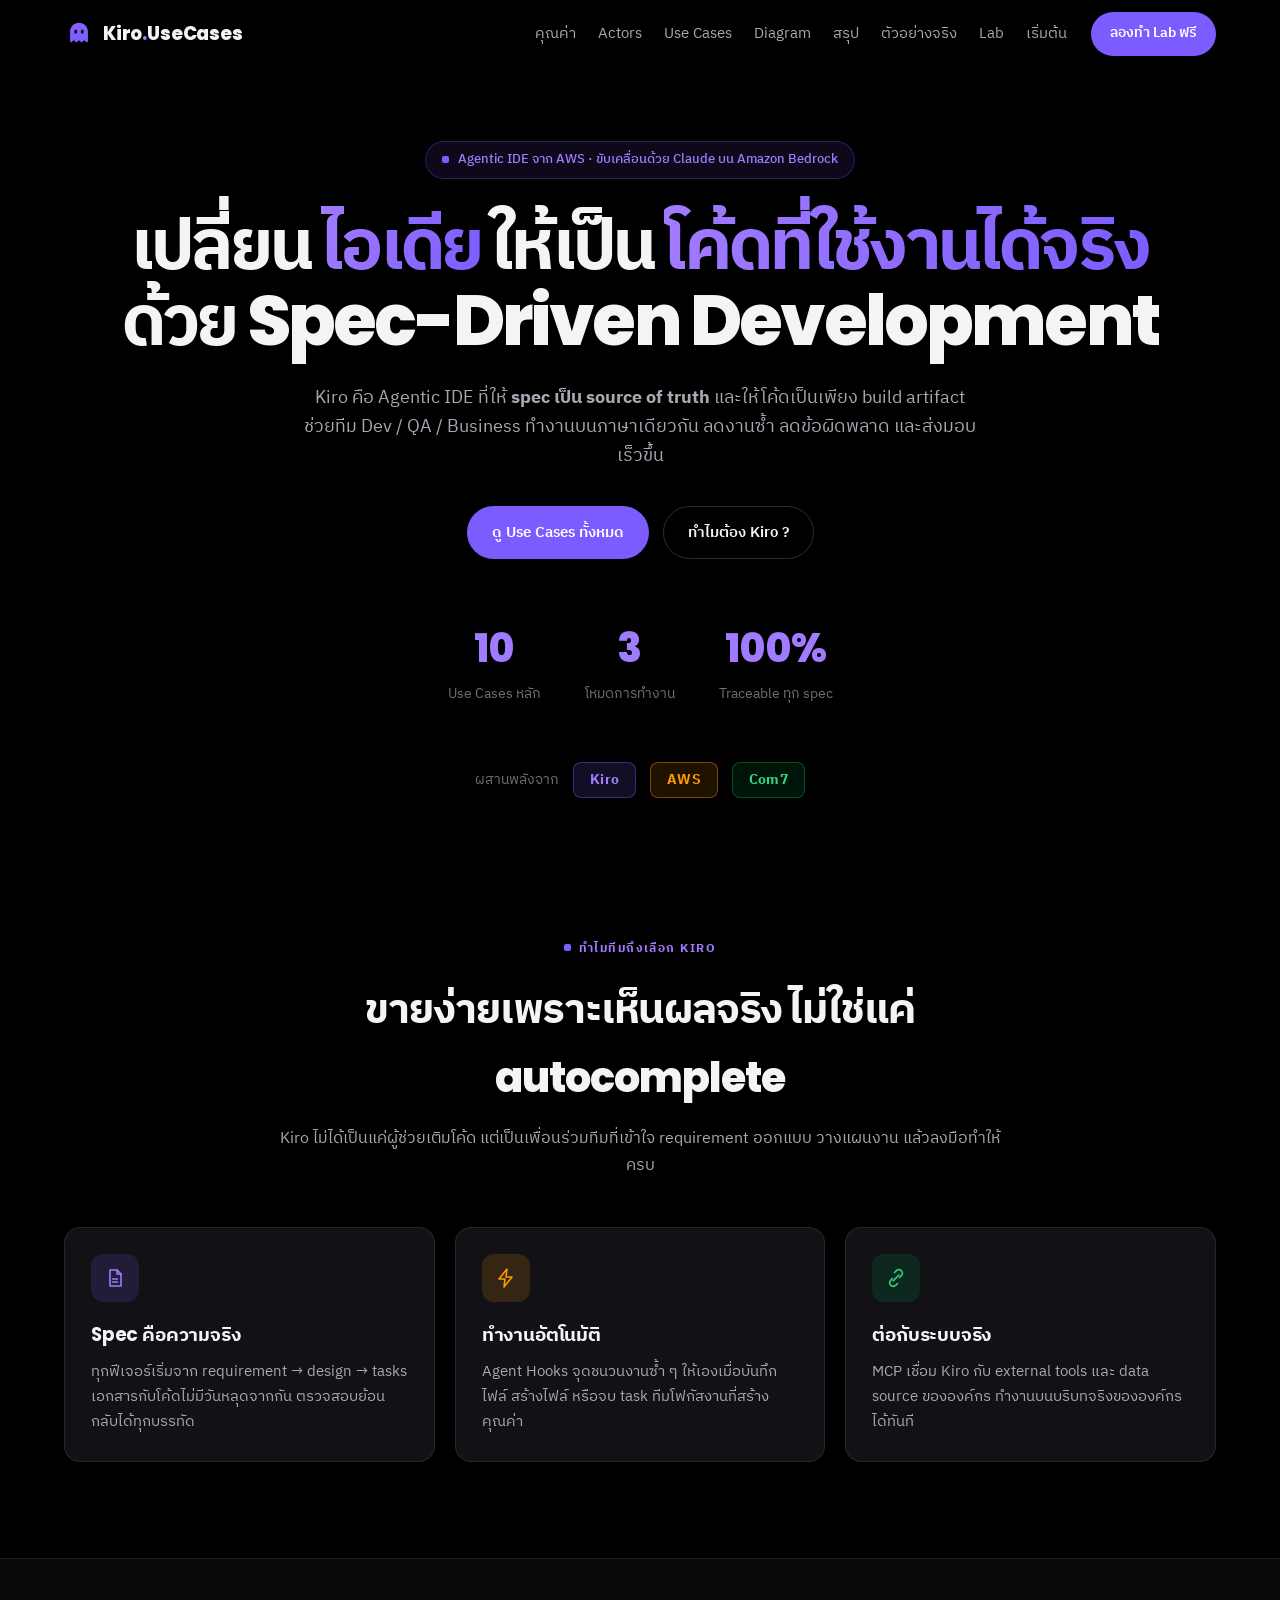
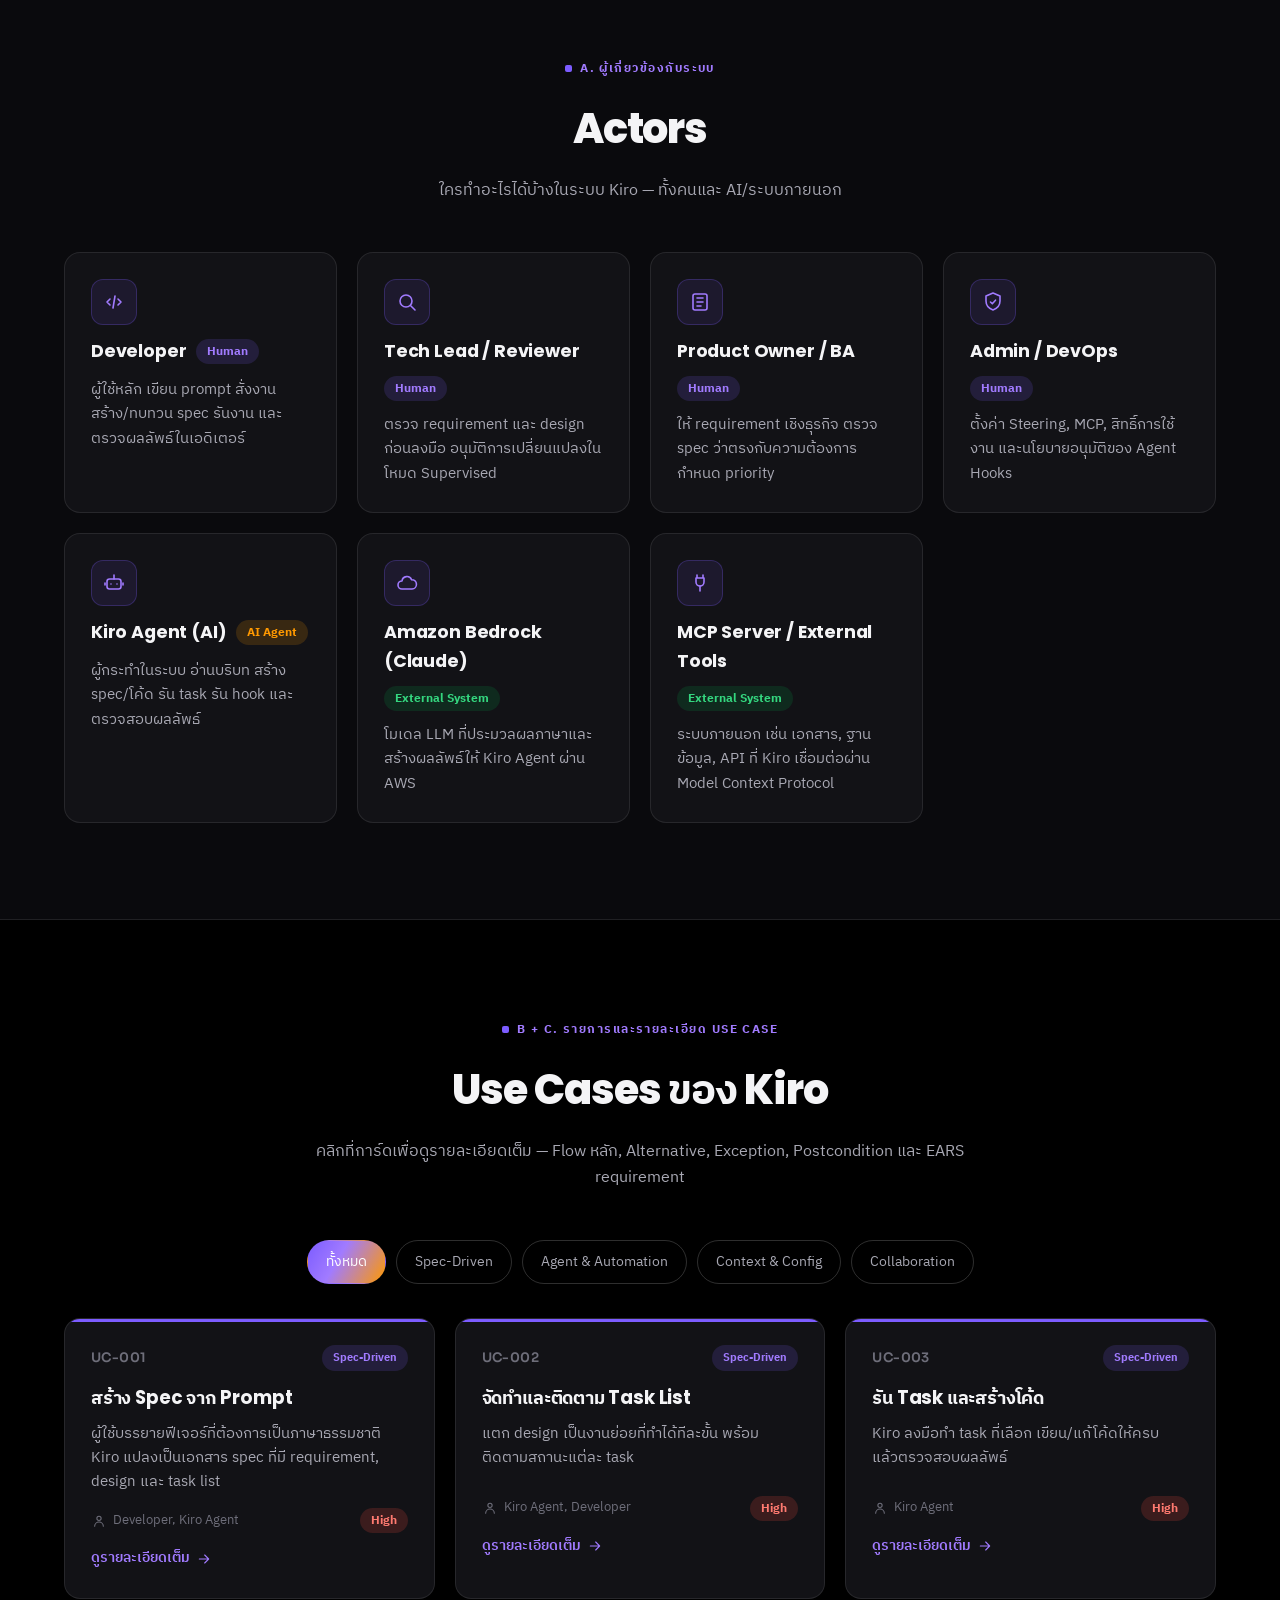
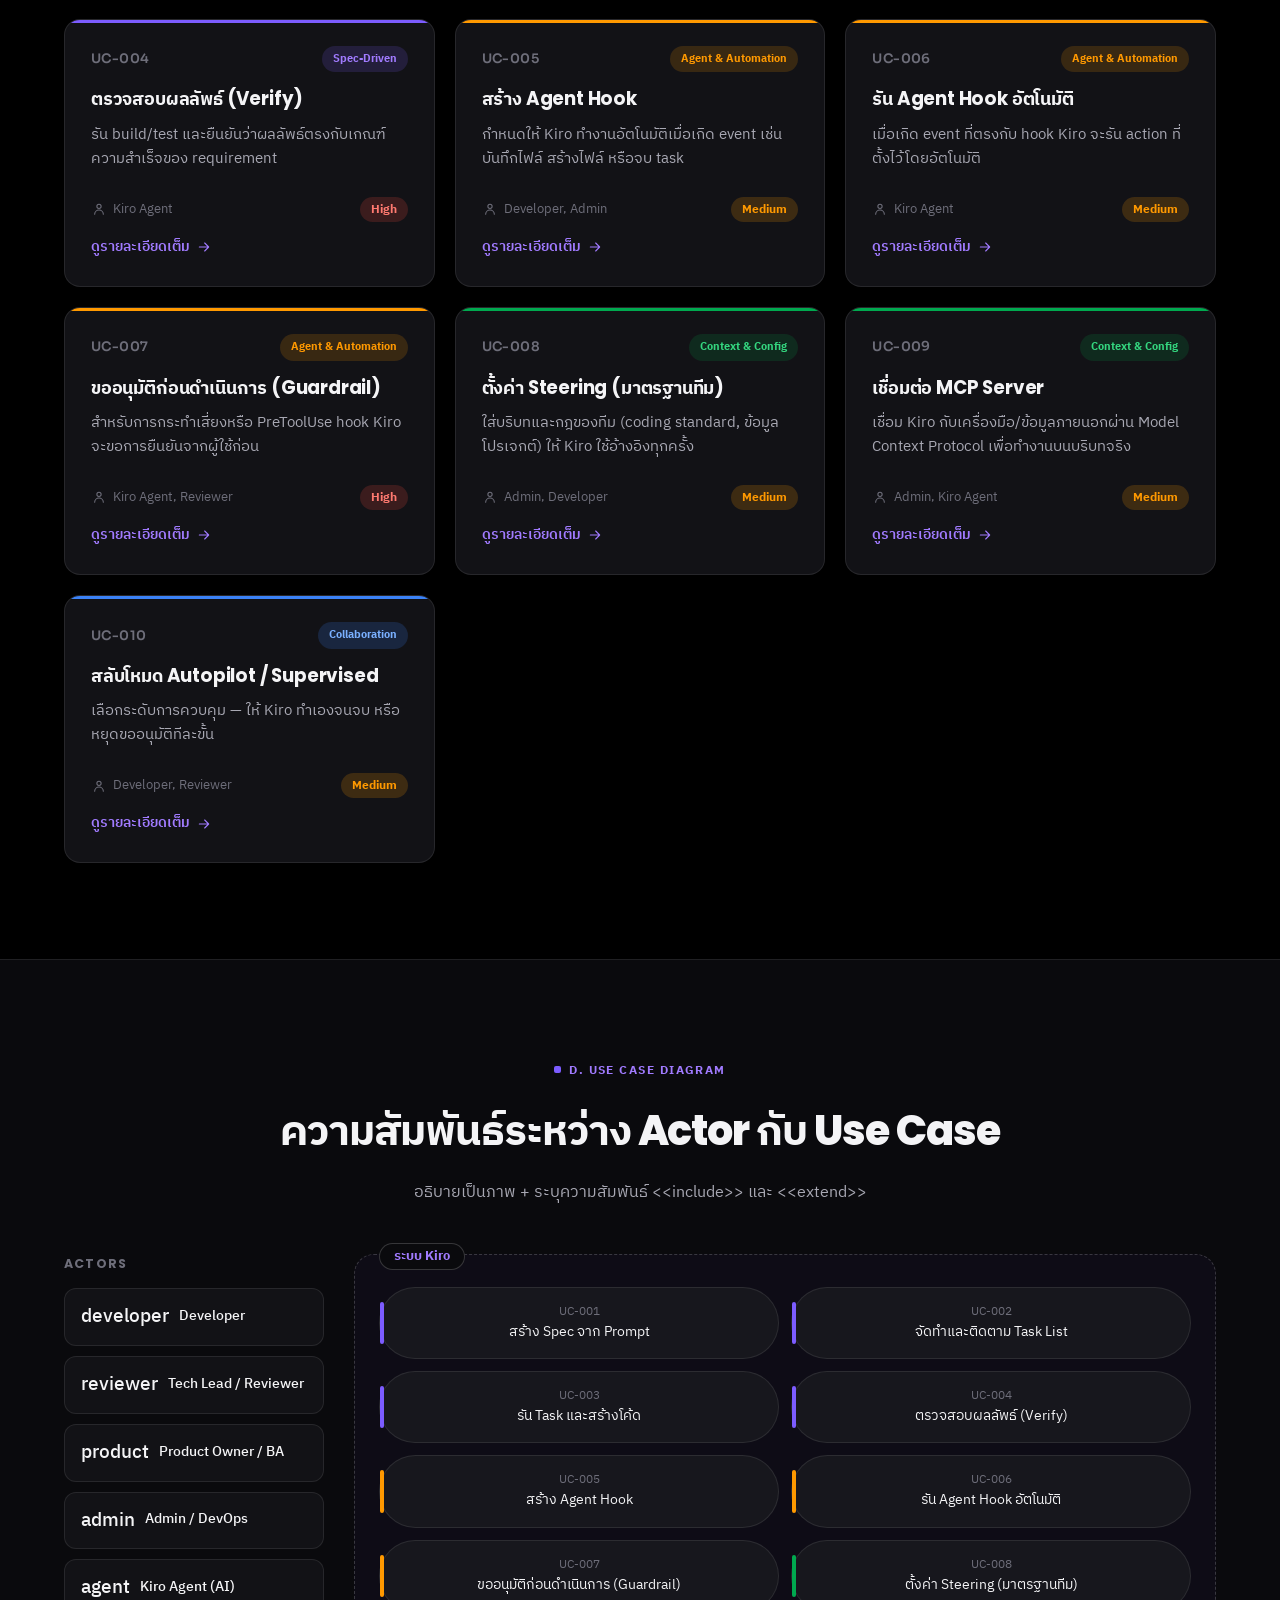
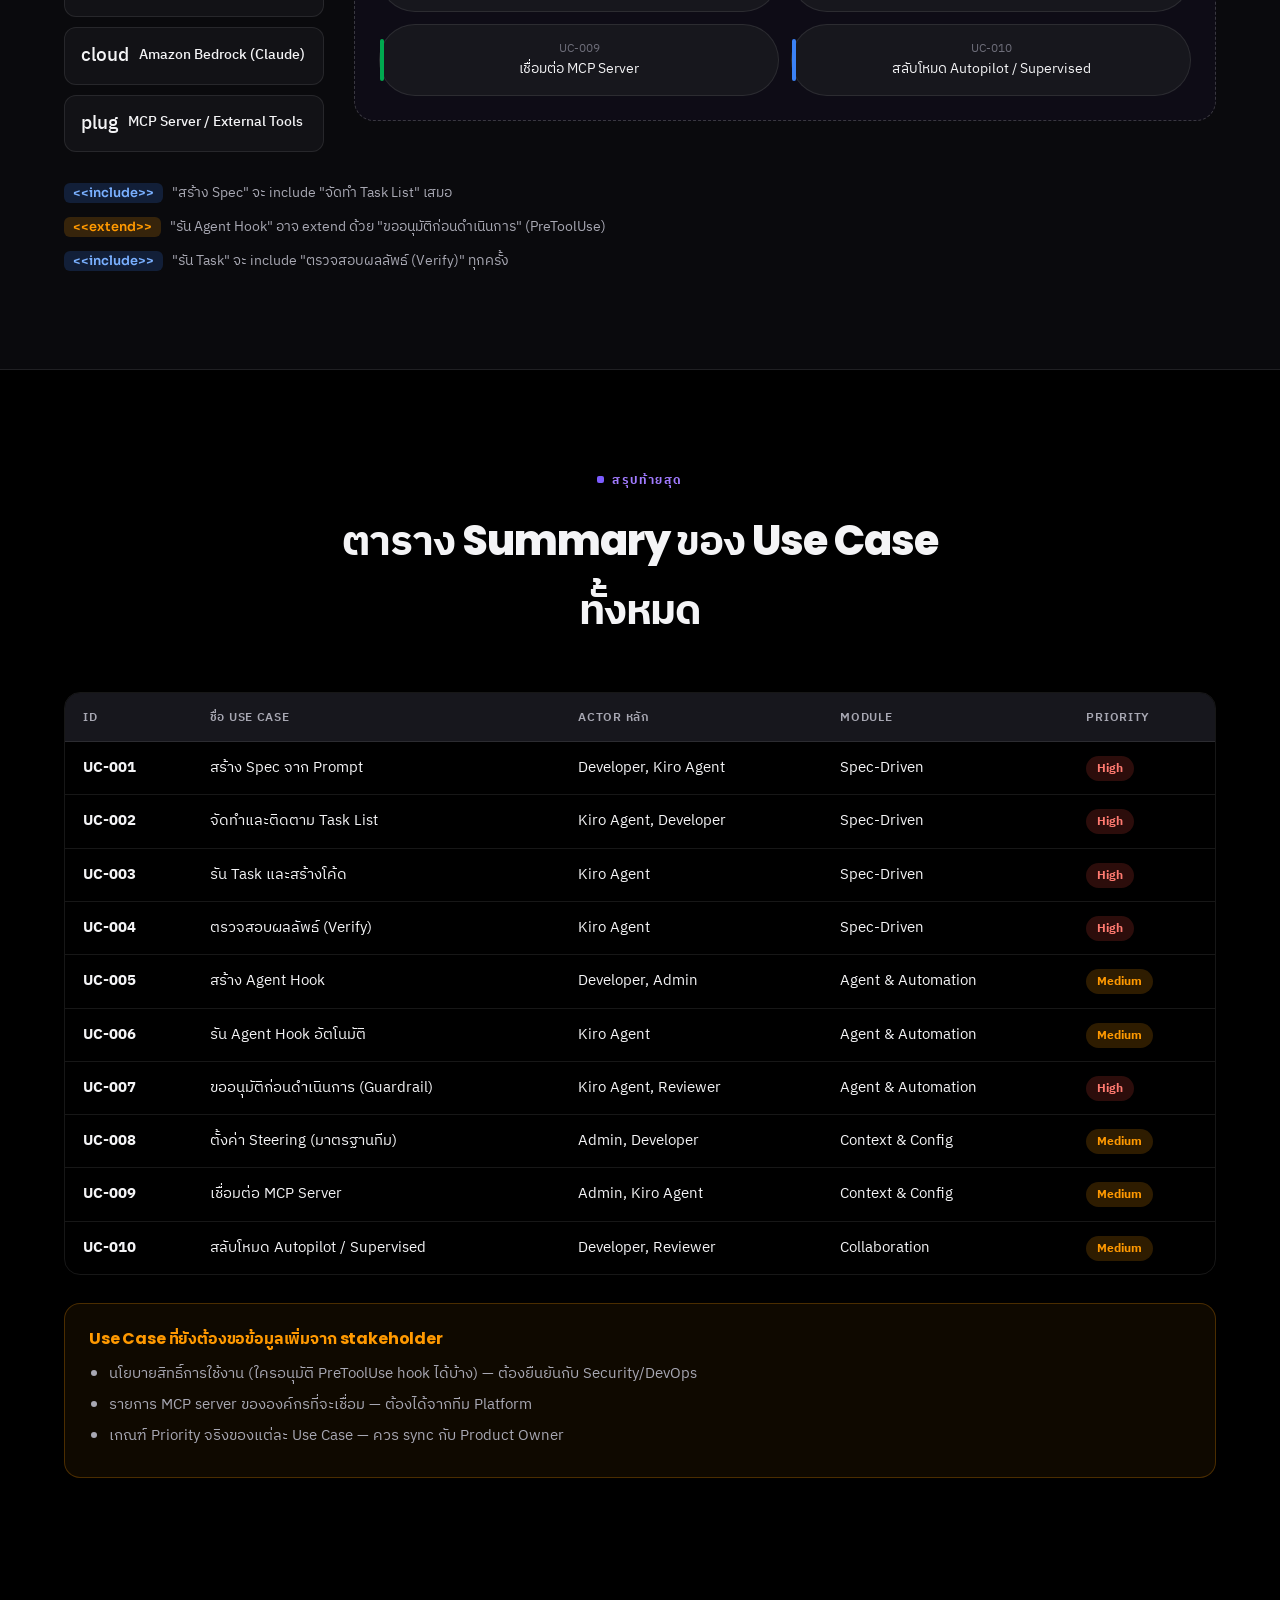
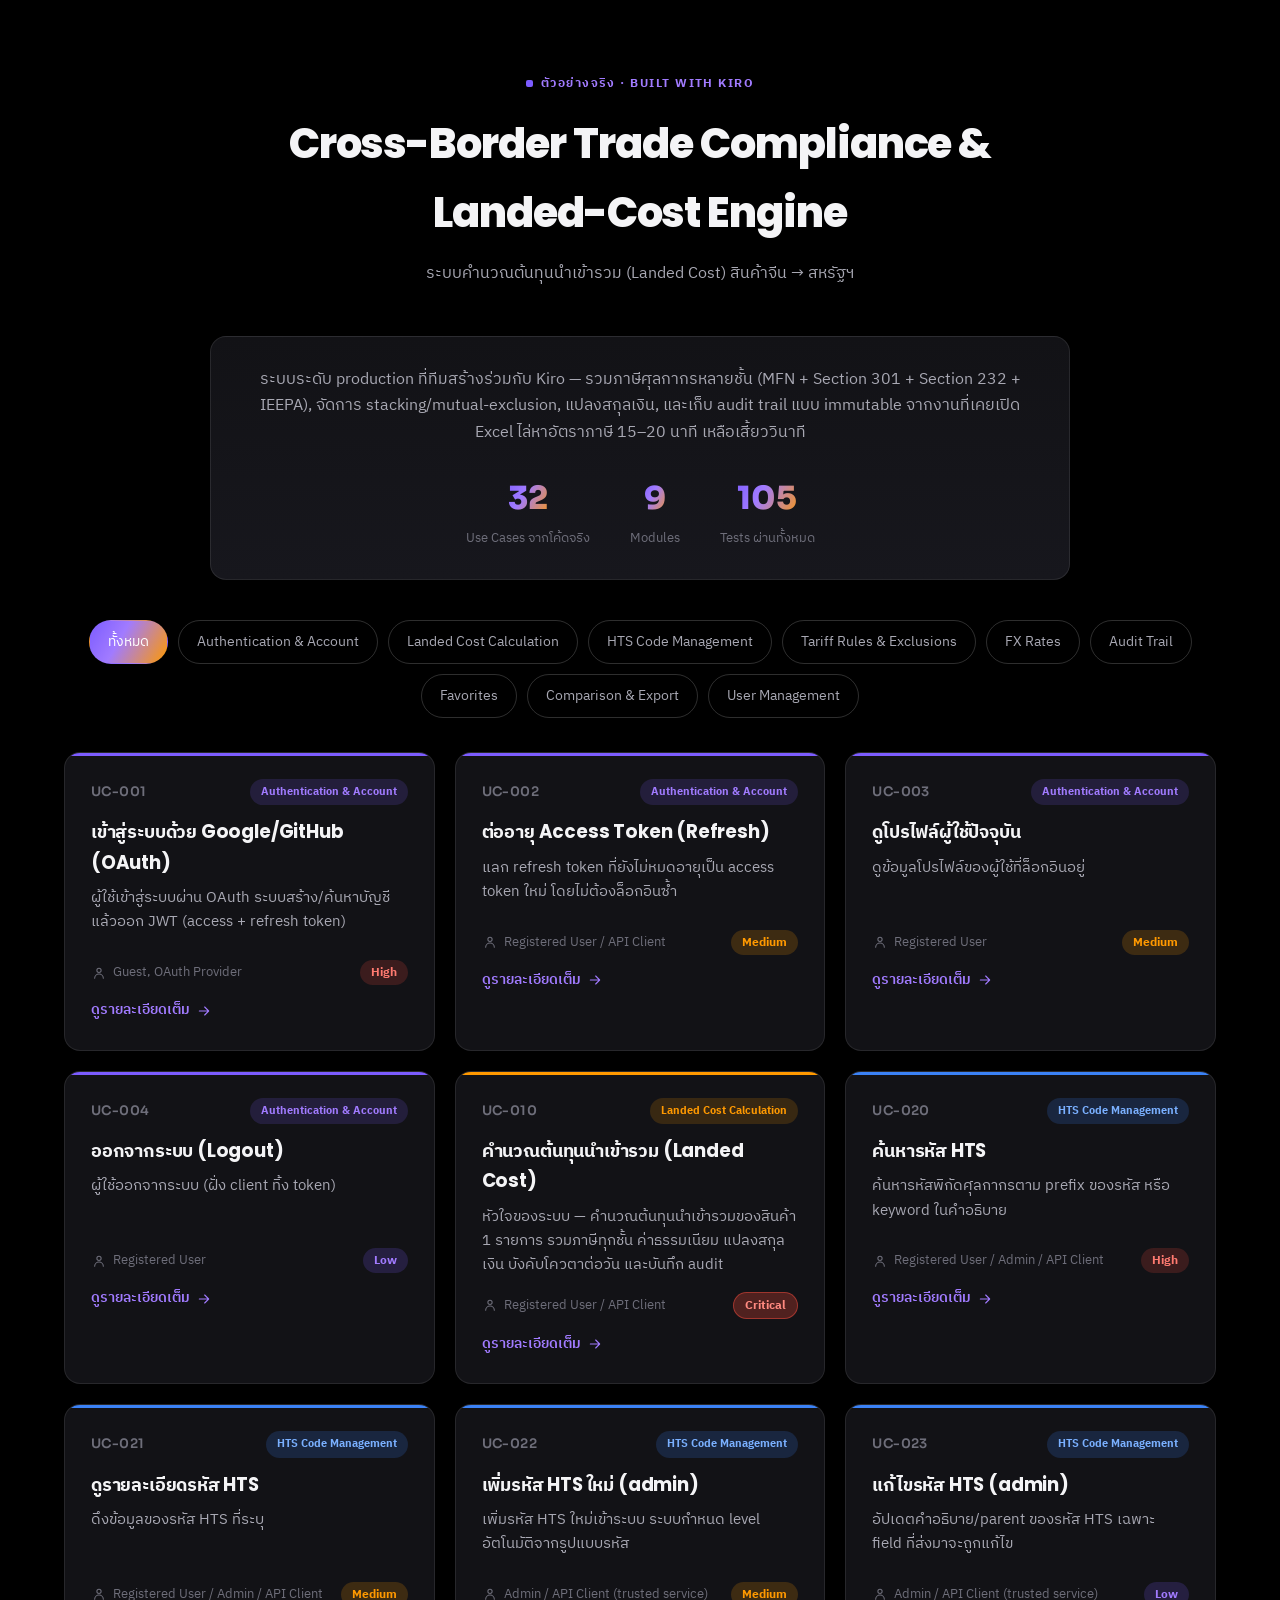
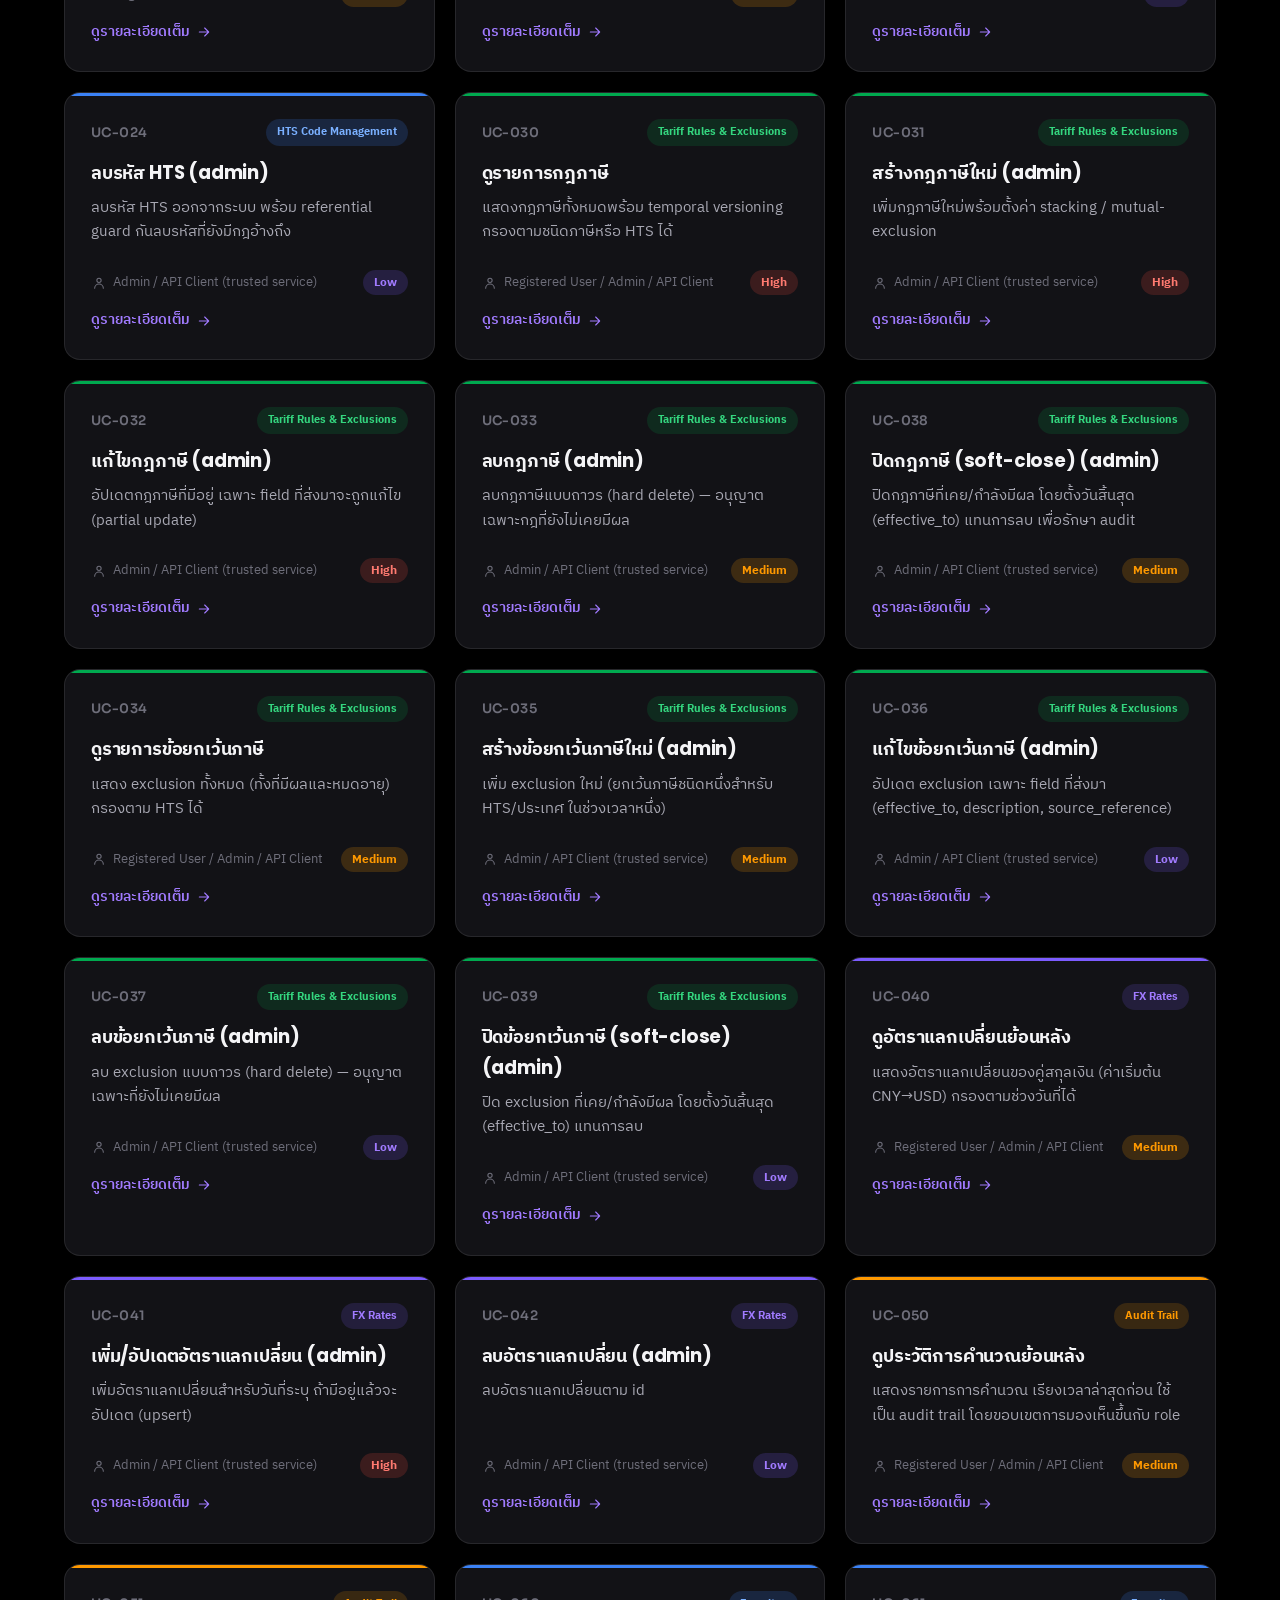
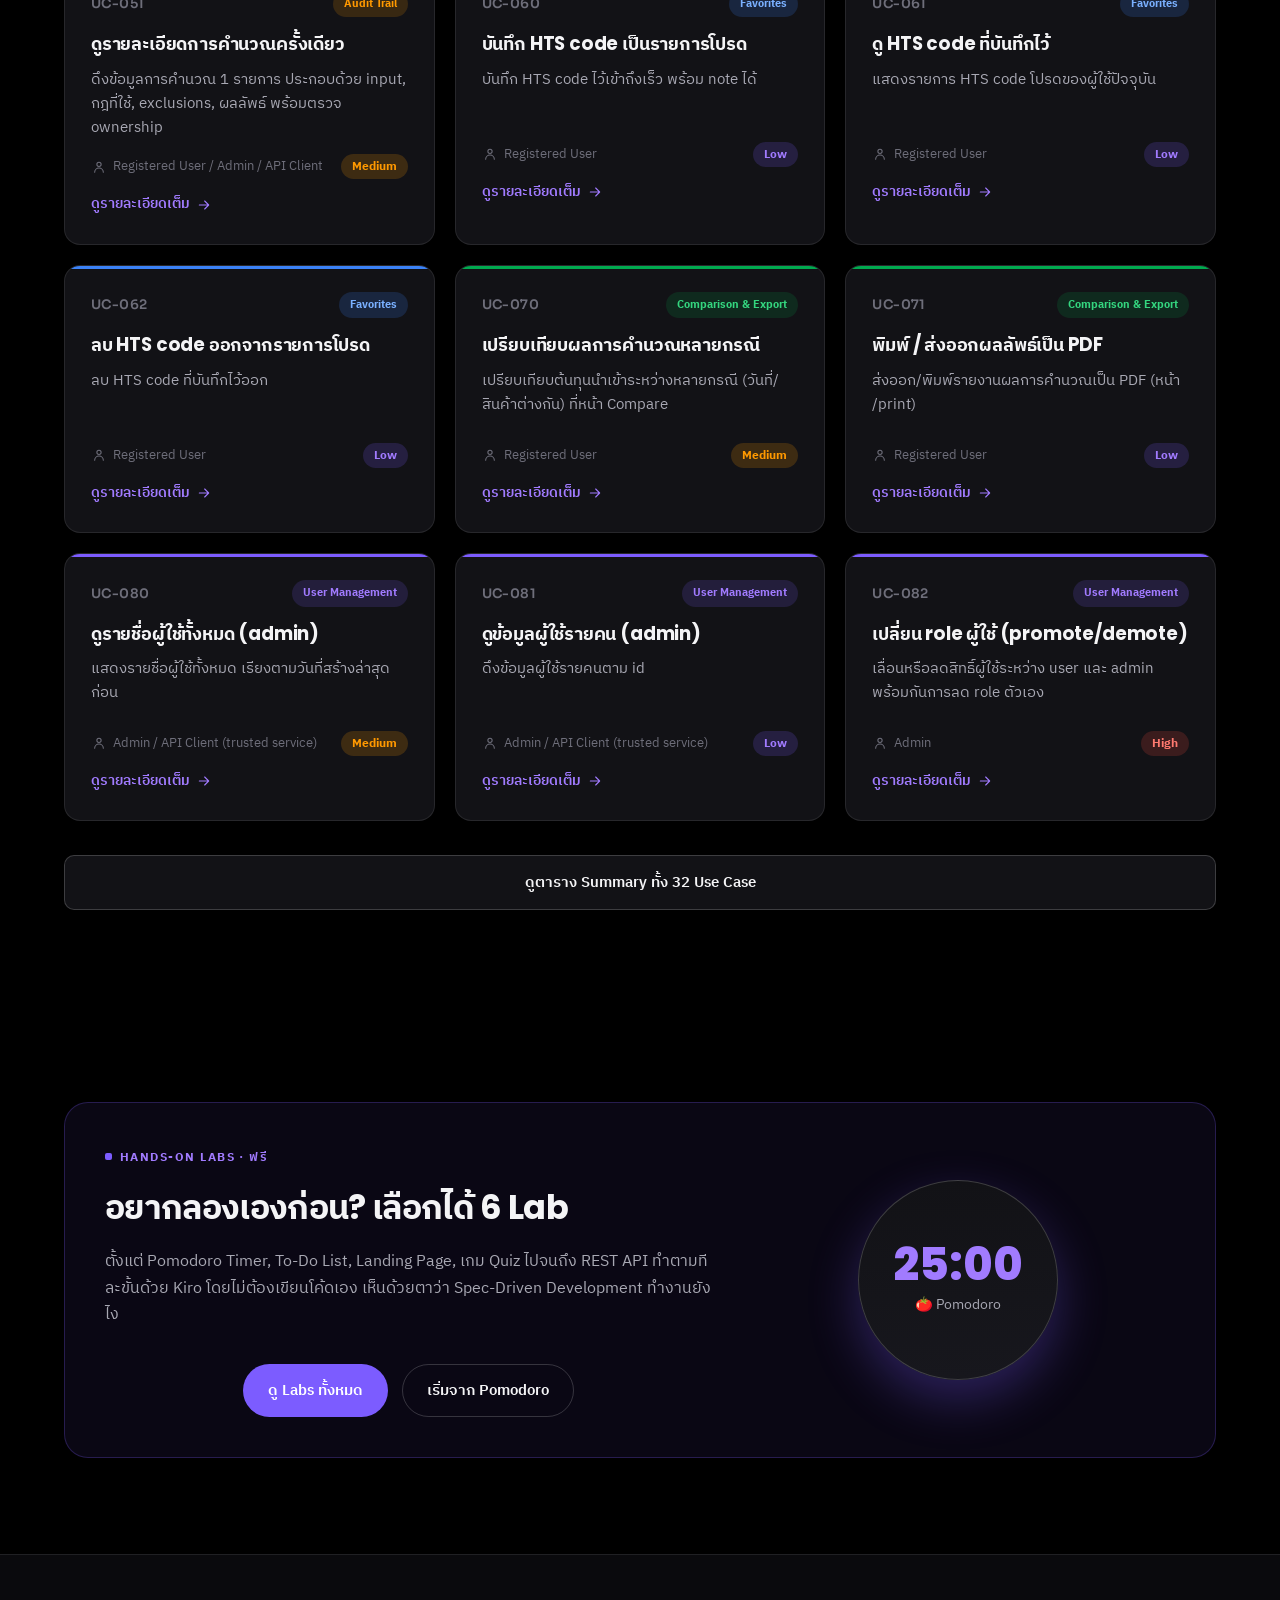
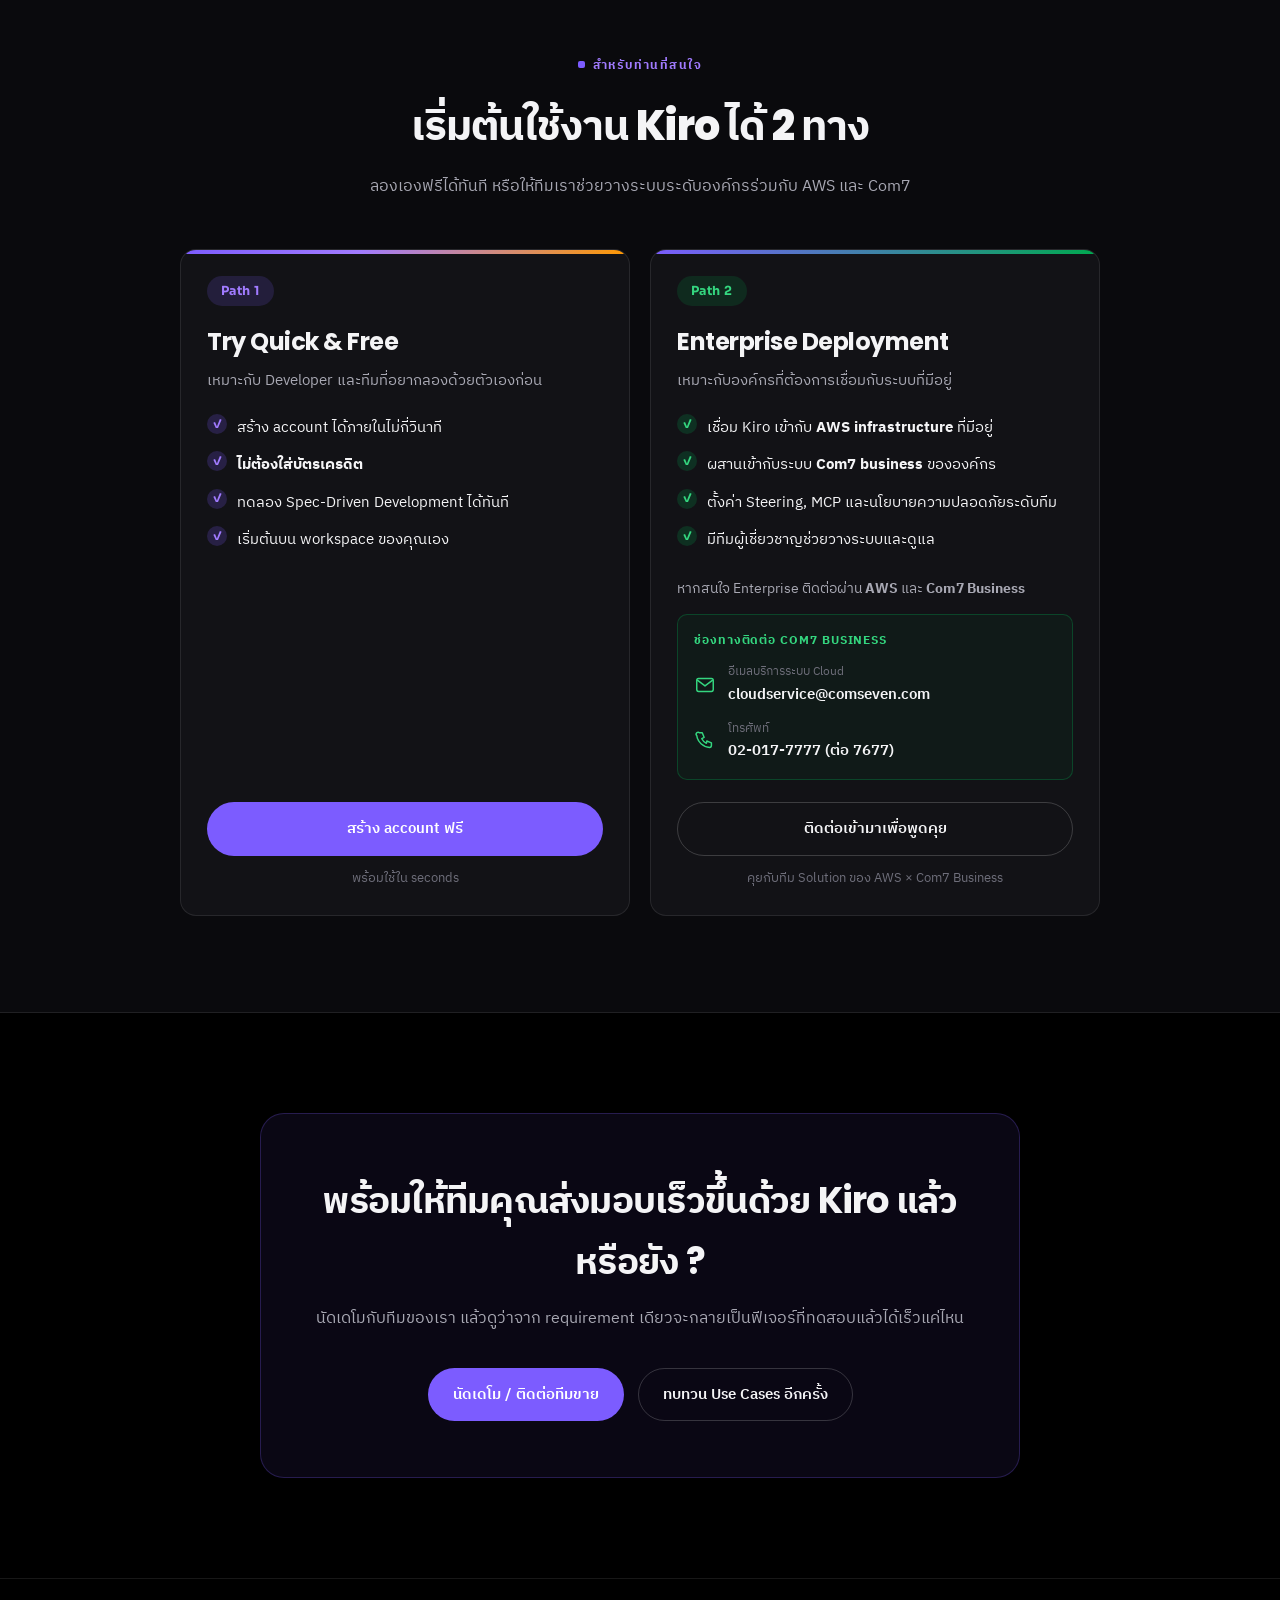
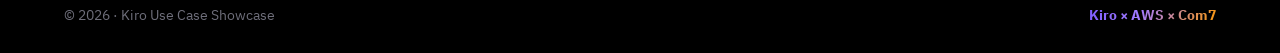
==== commit 98807288: "Update font styles and background colors in HTML and CSS files; enhance UI consistency" ====
--- a/index.html
+++ b/index.html
@@ -7,7 +7,7 @@
 <meta name="description" content="รวม Use Case ของ Kiro — Agentic IDE จาก AWS ที่ทำงานบน Claude ผ่าน Amazon Bedrock เน้น Spec-Driven Development สำหรับทีม Dev / QA / Business" />
 <link rel="preconnect" href="https://fonts.googleapis.com" />
 <link rel="preconnect" href="https://fonts.gstatic.com" crossorigin />
-<link href="https://fonts.googleapis.com/css2?family=IBM+Plex+Sans+Thai:wght@400;500;600;700&family=Sora:wght@400;500;600;700;800&display=swap" rel="stylesheet" />
+<link href="https://fonts.googleapis.com/css2?family=IBM+Plex+Sans+Thai:wght@400;500;600;700&family=Poppins:wght@400;500;600;700;800;900&family=Sora:wght@400;500;600;700;800&display=swap" rel="stylesheet" />
 <link rel="icon" type="image/svg+xml" href="logo.svg" />
 <link rel="stylesheet" href="styles.css" />
 </head>
@@ -264,7 +264,7 @@
           <li>ทดลอง Spec-Driven Development ได้ทันที</li>
           <li>เริ่มต้นบน workspace ของคุณเอง</li>
         </ul>
-        <a href="#top" class="btn btn-primary path-btn">สร้าง account ฟรี</a>
+        <a href="https://kiro.dev/" target="_blank" rel="noopener" class="btn btn-primary path-btn">สร้าง account ฟรี</a>
         <span class="path-note">พร้อมใช้ใน seconds</span>
       </article>
 
--- a/styles.css
+++ b/styles.css
@@ -11,25 +11,25 @@
   --com7-green: #00a94f;  /* Com7 green */
   --com7-green-2: #34d67f;
 
-  /* Surfaces */
-  --bg: #0a0c14;
-  --bg-alt: #0e111c;
-  --surface: #141827;
-  --surface-2: #1a1f33;
-  --border: rgba(255, 255, 255, 0.08);
-  --border-strong: rgba(255, 255, 255, 0.16);
+  /* Surfaces — kiro.dev style: near-black, minimal */
+  --bg: #000000;
+  --bg-alt: #0a0a0d;
+  --surface: #121216;
+  --surface-2: #17171d;
+  --border: rgba(255, 255, 255, 0.09);
+  --border-strong: rgba(255, 255, 255, 0.18);
 
   /* Text */
-  --text: #eef1f8;
-  --muted: #9aa3bd;
-  --faint: #6b7391;
+  --text: #f4f4f6;
+  --muted: #a8a8b3;
+  --faint: #6e6e7a;
 
   --radius: 16px;
   --radius-sm: 10px;
-  --maxw: 1160px;
+  --maxw: 1200px;
   --grad-brand: linear-gradient(120deg, var(--kiro-1), var(--kiro-2) 40%, var(--aws-orange) 100%);
   --grad-brand-2: linear-gradient(120deg, var(--kiro-1), var(--com7-green));
-  --shadow: 0 20px 60px rgba(0, 0, 0, 0.45);
+  --shadow: 0 20px 60px rgba(0, 0, 0, 0.55);
 }
 
 * { box-sizing: border-box; margin: 0; padding: 0; }
@@ -37,24 +37,23 @@
 html { scroll-behavior: smooth; scroll-padding-top: 80px; }
 
 body {
-  font-family: "IBM Plex Sans Thai", "Sora", system-ui, sans-serif;
-  background:
-    radial-gradient(1100px 620px at 82% -12%, rgba(124, 92, 255, 0.10), transparent 62%),
-    radial-gradient(820px 500px at 8% 3%, rgba(255, 153, 0, 0.05), transparent 58%),
-    var(--bg);
+  font-family: "IBM Plex Sans Thai", "Poppins", system-ui, sans-serif;
+  background: var(--bg);
   color: var(--text);
   line-height: 1.65;
   -webkit-font-smoothing: antialiased;
 }
 
 h1, h2, h3, h4, .brand-text, .stat-num, .hero-title {
-  font-family: "Sora", "IBM Plex Sans Thai", sans-serif;
-}
+  font-family: "Poppins", "Sora", "IBM Plex Sans Thai", sans-serif;
+  letter-spacing: -0.01em;
+}
+.hero-title { font-weight: 800; letter-spacing: -0.035em; }
 
 .container { max-width: var(--maxw); margin: 0 auto; padding: 0 24px; }
 
 .grad-text {
-  background: var(--grad-brand);
+  background: linear-gradient(100deg, var(--kiro-2), var(--kiro-1));
   -webkit-background-clip: text;
   background-clip: text;
   color: transparent;
@@ -71,7 +70,7 @@
 /* ---------- Scroll progress ---------- */
 .scroll-progress {
   position: fixed; top: 0; left: 0; height: 3px; width: 0;
-  background: var(--grad-brand); z-index: 200; transition: width 0.1s linear;
+  background: var(--kiro-1); z-index: 200; transition: width 0.1s linear;
 }
 
 /* ---------- Nav ---------- */
@@ -81,18 +80,15 @@
   border-bottom: 1px solid transparent;
   transition: background 0.3s, border-color 0.3s;
 }
-.nav.scrolled { background: rgba(10, 12, 20, 0.8); border-bottom-color: var(--border); }
-.nav-inner { display: flex; align-items: center; gap: 24px; height: 66px; }
-.brand { display: flex; align-items: center; gap: 10px; text-decoration: none; color: var(--text); font-weight: 700; }
+.nav.scrolled { background: rgba(0, 0, 0, 0.75); border-bottom-color: var(--border); }
+.nav-inner { display: flex; align-items: center; gap: 24px; height: 68px; }
+.brand { display: flex; align-items: center; gap: 9px; text-decoration: none; color: var(--text); font-weight: 800; }
 .brand-mark {
-  width: 34px; height: 34px; display: grid; place-items: center;
-  border-radius: 10px; background: rgba(124, 92, 255, 0.12);
-  border: 1px solid rgba(124, 92, 255, 0.35);
-  box-shadow: 0 0 18px rgba(124, 92, 255, 0.4);
-}
-.brand-mark svg { width: 24px; height: 24px; display: block; }
-.brand-text { font-size: 1.1rem; letter-spacing: -0.02em; }
-.brand-dot { color: var(--aws-orange); }
+  width: 30px; height: 30px; display: grid; place-items: center;
+}
+.brand-mark svg { width: 30px; height: 30px; display: block; }
+.brand-text { font-size: 1.15rem; letter-spacing: -0.01em; font-weight: 800; }
+.brand-dot { color: var(--kiro-2); }
 .nav-links { display: flex; gap: 22px; margin-left: auto; }
 .nav-links a { color: var(--muted); text-decoration: none; font-size: 0.92rem; transition: color 0.2s; }
 .nav-links a:hover { color: var(--text); }
@@ -106,36 +102,32 @@
   font-family: inherit;
 }
 .btn-sm { padding: 9px 18px; font-size: 0.88rem; }
-.btn-primary { background: var(--grad-brand); color: #fff; box-shadow: 0 10px 30px rgba(124, 92, 255, 0.35); }
-.btn-primary:hover { transform: translateY(-2px); box-shadow: 0 16px 40px rgba(124, 92, 255, 0.5); }
-.btn-ghost { background: rgba(255, 255, 255, 0.04); color: var(--text); border-color: var(--border-strong); }
-.btn-ghost:hover { background: rgba(255, 255, 255, 0.09); transform: translateY(-2px); }
-
-/* ---------- Hero ---------- */
-.hero { position: relative; padding: 80px 0 40px; overflow: hidden; }
-.hero-glow {
-  position: absolute; top: -140px; left: 50%; transform: translateX(-50%);
-  width: 620px; height: 360px; border-radius: 50%;
-  background: radial-gradient(circle, rgba(124, 92, 255, 0.18), transparent 70%);
-  filter: blur(50px); z-index: 0;
-}
+/* kiro.dev style: solid violet, flat, strong rounded */
+.btn-primary { background: var(--kiro-1); color: #fff; }
+.btn-primary:hover { background: #6d4ff0; transform: translateY(-1px); }
+.btn-ghost { background: transparent; color: var(--text); border-color: var(--border-strong); }
+.btn-ghost:hover { background: rgba(255, 255, 255, 0.06); border-color: var(--text); }
+
+/* ---------- Hero — kiro.dev style: flat black, big bold heading ---------- */
+.hero { position: relative; padding: 72px 0 40px; overflow: hidden; }
+.hero-glow { display: none; }
 .hero-inner { position: relative; z-index: 1; text-align: center; }
 .pill {
   display: inline-flex; align-items: center; gap: 9px;
-  padding: 8px 18px; border-radius: 999px;
-  background: rgba(255, 255, 255, 0.05); border: 1px solid var(--border-strong);
-  font-size: 0.85rem; color: var(--muted); margin-bottom: 26px;
-}
-.pill-dot { width: 8px; height: 8px; border-radius: 50%; background: var(--aws-orange); box-shadow: 0 0 10px var(--aws-orange); animation: pulse 2s infinite; }
+  padding: 7px 16px; border-radius: 999px;
+  background: rgba(124, 92, 255, 0.1); border: 1px solid rgba(124, 92, 255, 0.3);
+  font-size: 0.82rem; color: var(--kiro-2); margin-bottom: 28px; font-weight: 500;
+}
+.pill-dot { width: 7px; height: 7px; border-radius: 2px; background: var(--kiro-1); box-shadow: none; animation: pulse 2s infinite; }
 @keyframes pulse { 0%,100% { opacity: 1; } 50% { opacity: 0.4; } }
 
-.hero-title { font-size: clamp(2.1rem, 5vw, 3.6rem); line-height: 1.15; letter-spacing: -0.03em; font-weight: 800; }
-.hero-sub { max-width: 700px; margin: 22px auto 0; color: var(--muted); font-size: 1.08rem; }
-.hero-cta { display: flex; gap: 14px; justify-content: center; flex-wrap: wrap; margin-top: 34px; }
+.hero-title { font-size: clamp(2.4rem, 6vw, 4.4rem); line-height: 1.08; letter-spacing: -0.04em; font-weight: 800; }
+.hero-sub { max-width: 680px; margin: 24px auto 0; color: var(--muted); font-size: 1.1rem; }
+.hero-cta { display: flex; gap: 14px; justify-content: center; flex-wrap: wrap; margin-top: 36px; }
 
 .hero-stats { display: flex; gap: 44px; justify-content: center; margin-top: 56px; flex-wrap: wrap; }
 .stat { display: flex; flex-direction: column; align-items: center; }
-.stat-num { font-size: 2.4rem; font-weight: 800; background: var(--grad-brand); -webkit-background-clip: text; background-clip: text; color: transparent; }
+.stat-num { font-size: 2.5rem; font-weight: 800; color: var(--kiro-2); }
 .stat-label { color: var(--faint); font-size: 0.88rem; margin-top: 2px; }
 
 .brand-strip {
@@ -148,11 +140,15 @@
 .chip-com7 { background: rgba(0, 169, 79, 0.12); color: var(--com7-green-2); border: 1px solid rgba(0, 169, 79, 0.4); }
 
 /* ---------- Sections ---------- */
-.section { padding: 88px 0; }
+.section { padding: 96px 0; }
 .section-alt { background: var(--bg-alt); border-top: 1px solid var(--border); border-bottom: 1px solid var(--border); }
 .section-head { text-align: center; max-width: 720px; margin: 0 auto 48px; }
-.eyebrow { text-transform: uppercase; letter-spacing: 0.14em; font-size: 0.78rem; font-weight: 700; color: var(--aws-orange); }
-.section-head h2 { font-size: clamp(1.7rem, 3.5vw, 2.4rem); margin-top: 12px; letter-spacing: -0.02em; }
+.eyebrow {
+  display: inline-flex; align-items: center; gap: 8px;
+  text-transform: uppercase; letter-spacing: 0.12em; font-size: 0.76rem; font-weight: 700; color: var(--kiro-2);
+}
+.eyebrow::before { content: ""; width: 7px; height: 7px; border-radius: 2px; background: var(--kiro-1); }
+.section-head h2 { font-size: clamp(1.8rem, 3.8vw, 2.6rem); margin-top: 14px; letter-spacing: -0.025em; font-weight: 800; }
 .section-desc { color: var(--muted); margin-top: 14px; }
 
 /* ---------- Grid & cards ---------- */
@@ -164,8 +160,8 @@
 /* ---------- Lab CTA banner (home) ---------- */
 .lab-cta-card {
   display: grid; grid-template-columns: 1.4fr 1fr; gap: 30px; align-items: center;
-  background: linear-gradient(135deg, rgba(124, 92, 255, 0.16), rgba(255, 153, 0, 0.08) 70%, rgba(0, 169, 79, 0.1));
-  border: 1px solid var(--border-strong); border-radius: 24px; padding: 40px;
+  background: rgba(124, 92, 255, 0.08);
+  border: 1px solid rgba(124, 92, 255, 0.25); border-radius: 24px; padding: 40px;
 }
 .lab-cta-text h2 { font-size: clamp(1.5rem, 3vw, 2.1rem); letter-spacing: -0.02em; margin-top: 10px; }
 .lab-cta-text p { color: var(--muted); margin: 14px 0 24px; }
@@ -177,9 +173,7 @@
   box-shadow: 0 20px 50px rgba(124, 92, 255, 0.3); align-content: center;
 }
 .lab-clock-time {
-  font-family: "Sora"; font-size: 2.8rem; font-weight: 800; line-height: 1;
-  background: linear-gradient(120deg, var(--kiro-2), var(--aws-orange));
-  -webkit-background-clip: text; background-clip: text; color: transparent;
+  font-family: "Poppins", "Sora"; font-size: 2.8rem; font-weight: 800; line-height: 1; color: var(--kiro-2);
 }
 .lab-clock-sub { color: var(--muted); font-size: 0.9rem; }
 @media (max-width: 760px) {
@@ -233,7 +227,7 @@
 .contact-val { display: block; font-size: 0.95rem; font-weight: 600; color: var(--text); }
 
 .card {
-  background: linear-gradient(180deg, var(--surface), var(--surface-2));
+  background: var(--surface);
   border: 1px solid var(--border); border-radius: var(--radius);
   padding: 26px; transition: transform 0.2s, border-color 0.2s, box-shadow 0.25s;
 }
@@ -410,9 +404,9 @@
 
 /* ---------- CTA ---------- */
 .cta { padding: 100px 0; text-align: center; position: relative; }
-.cta-inner { max-width: 720px; margin: 0 auto; padding: 54px 30px; border-radius: 26px;
-  background: linear-gradient(135deg, rgba(124, 92, 255, 0.16), rgba(255, 153, 0, 0.1) 60%, rgba(0, 169, 79, 0.14));
-  border: 1px solid var(--border-strong); }
+.cta-inner { max-width: 760px; margin: 0 auto; padding: 56px 32px; border-radius: 24px;
+  background: rgba(124, 92, 255, 0.08);
+  border: 1px solid rgba(124, 92, 255, 0.25); }
 .cta-inner h2 { font-size: clamp(1.6rem, 3.5vw, 2.3rem); letter-spacing: -0.02em; }
 .cta-inner p { color: var(--muted); margin-top: 14px; }
 
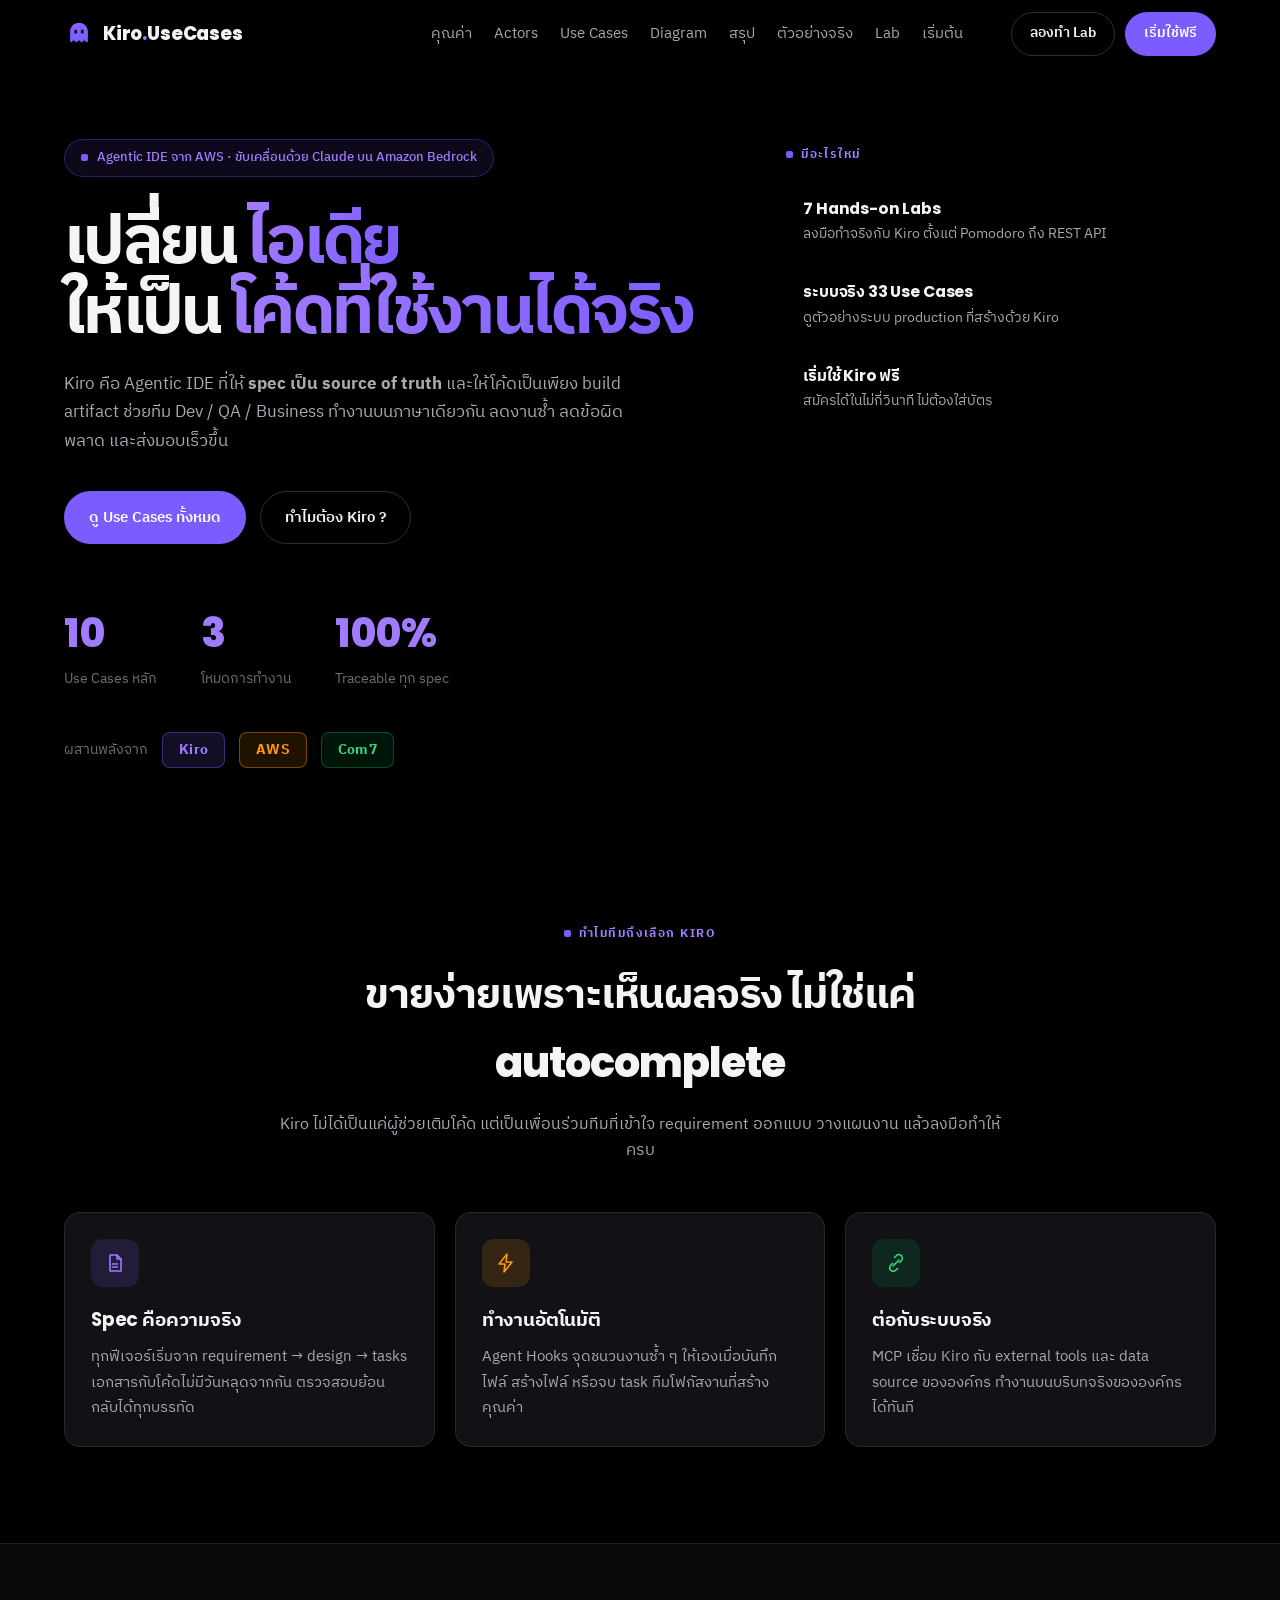
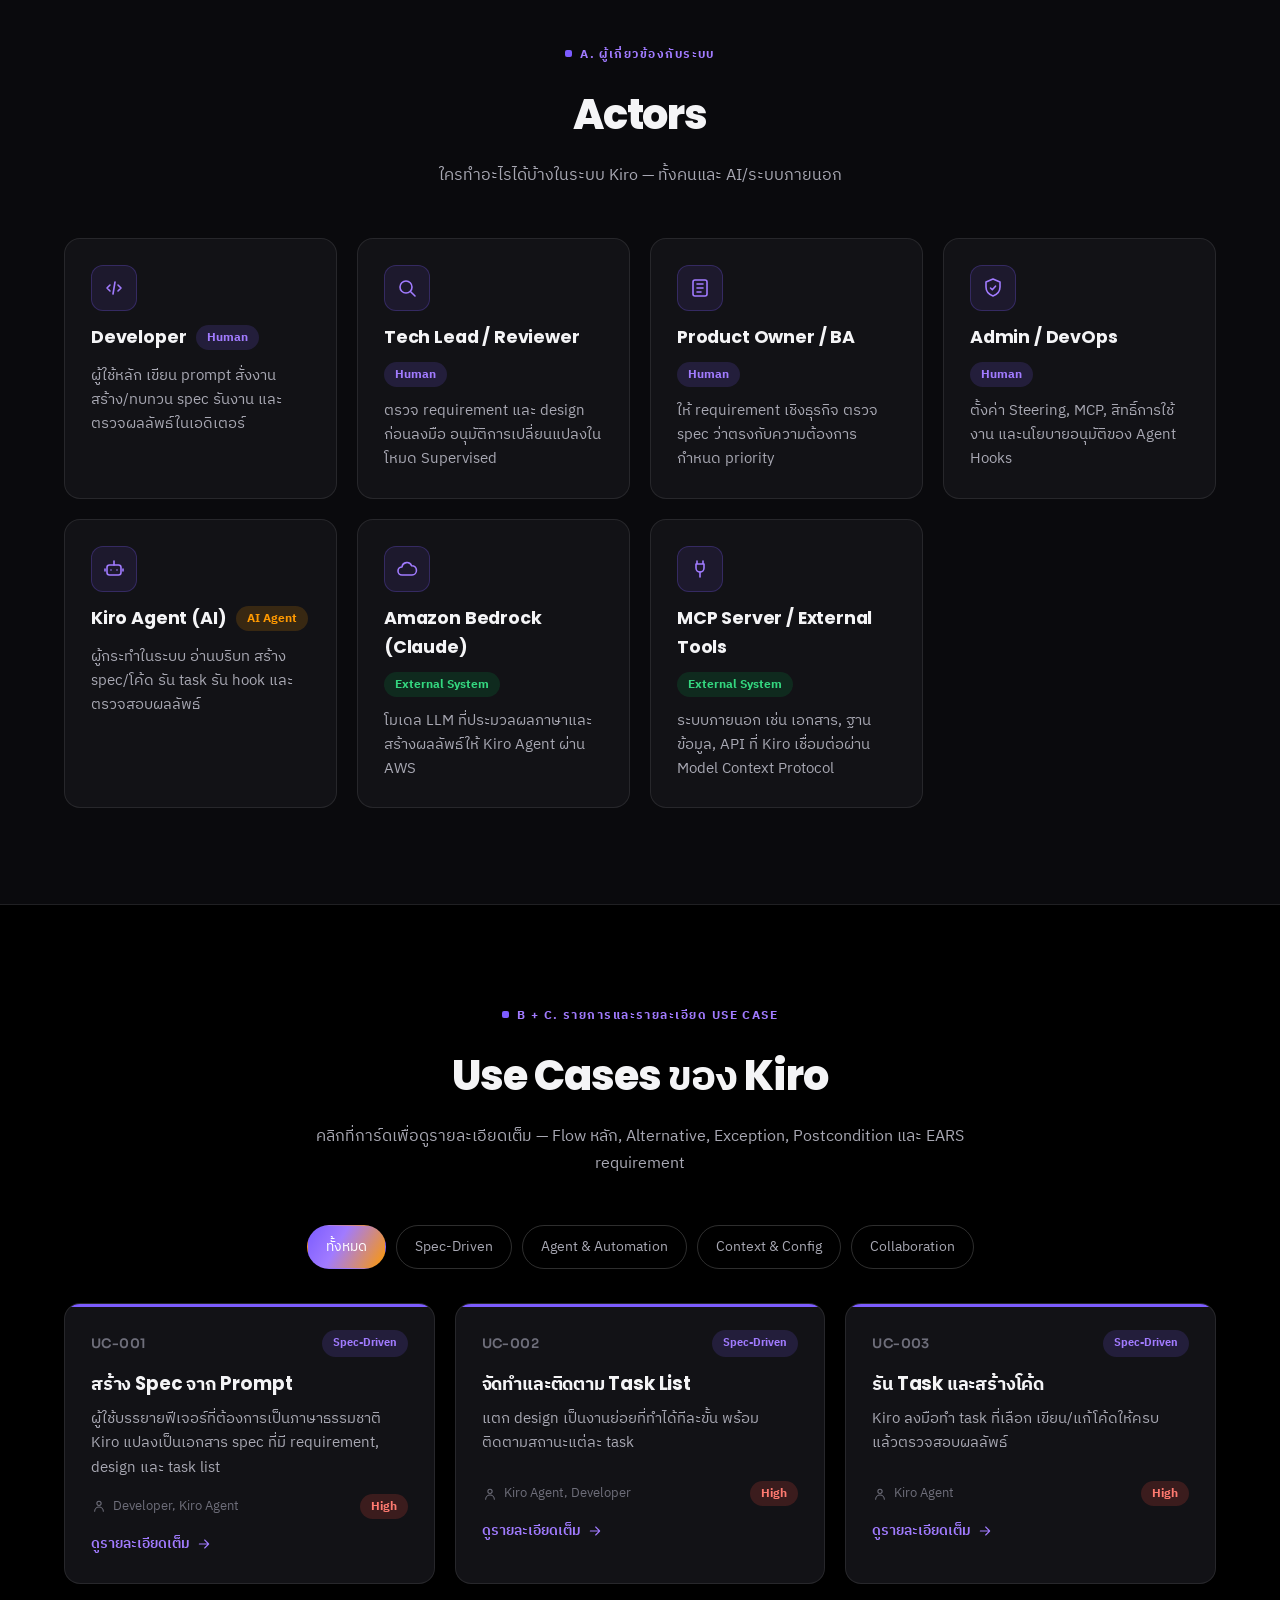
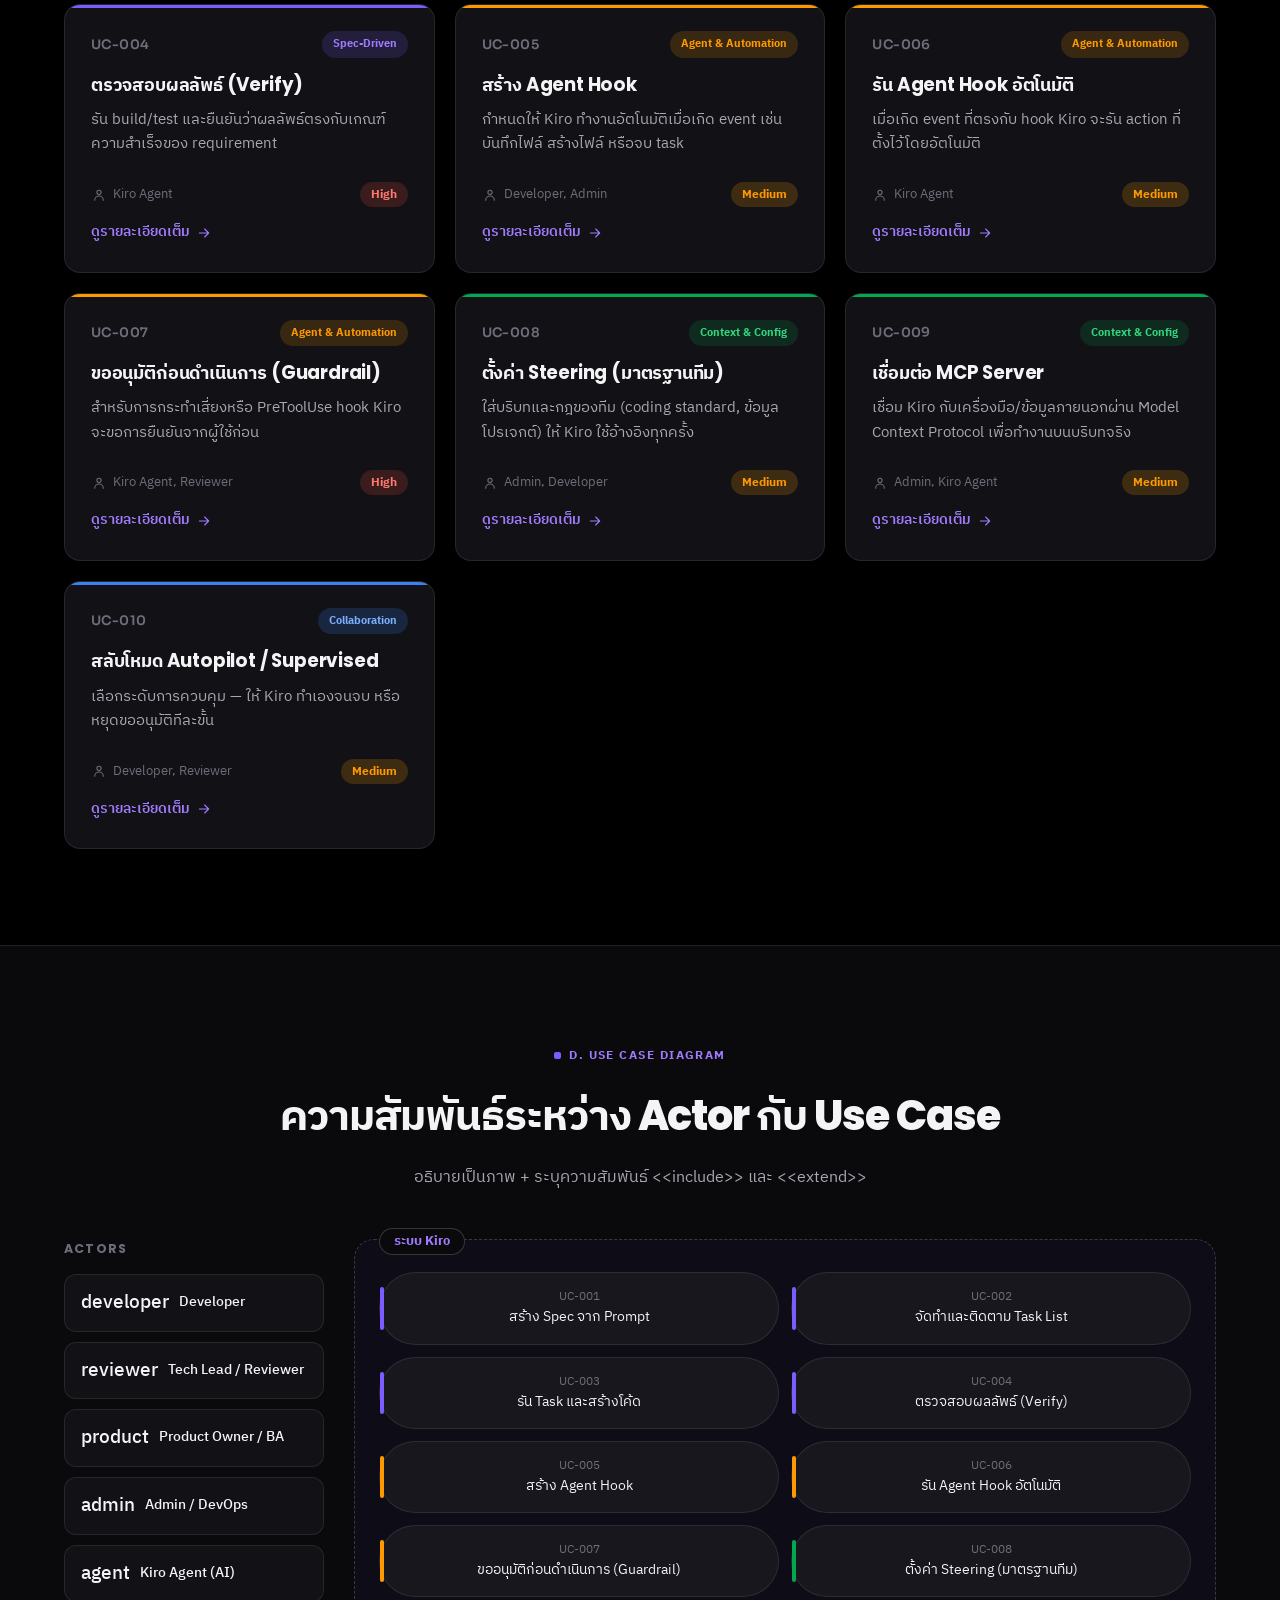
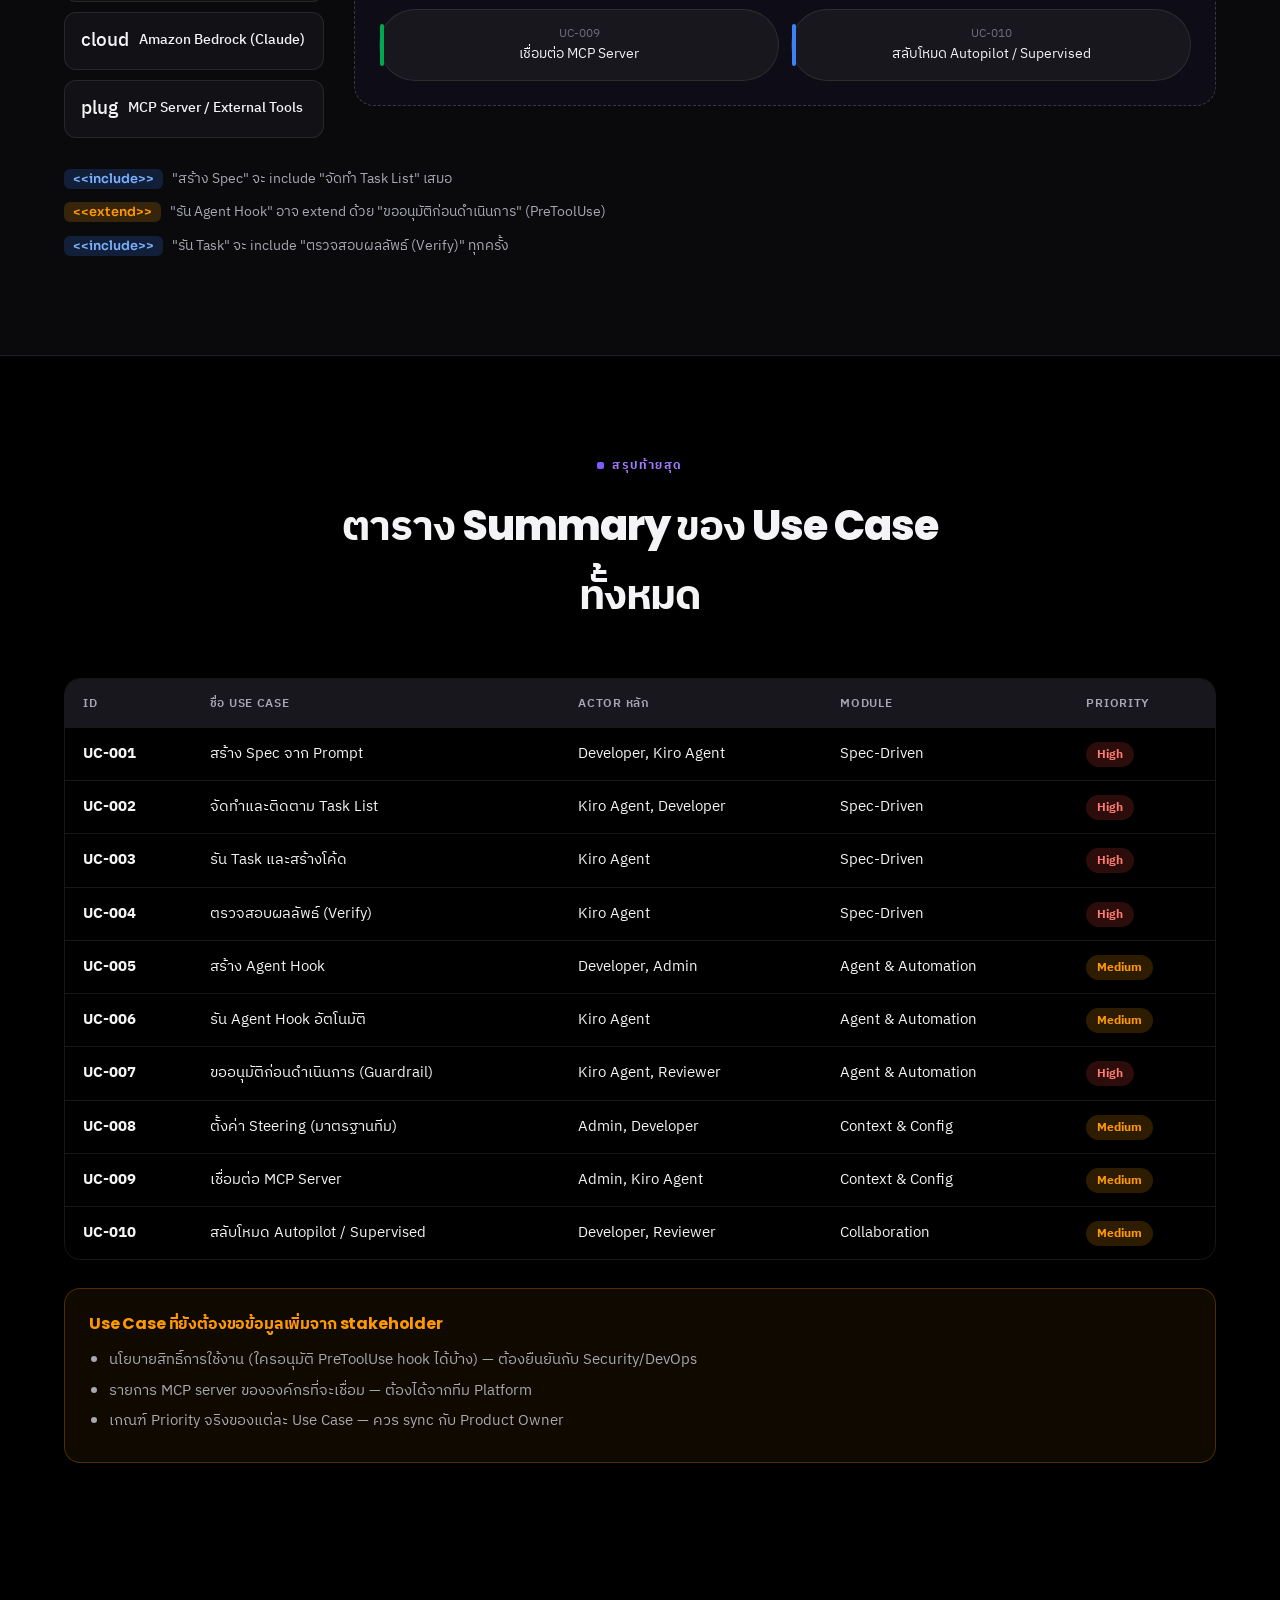
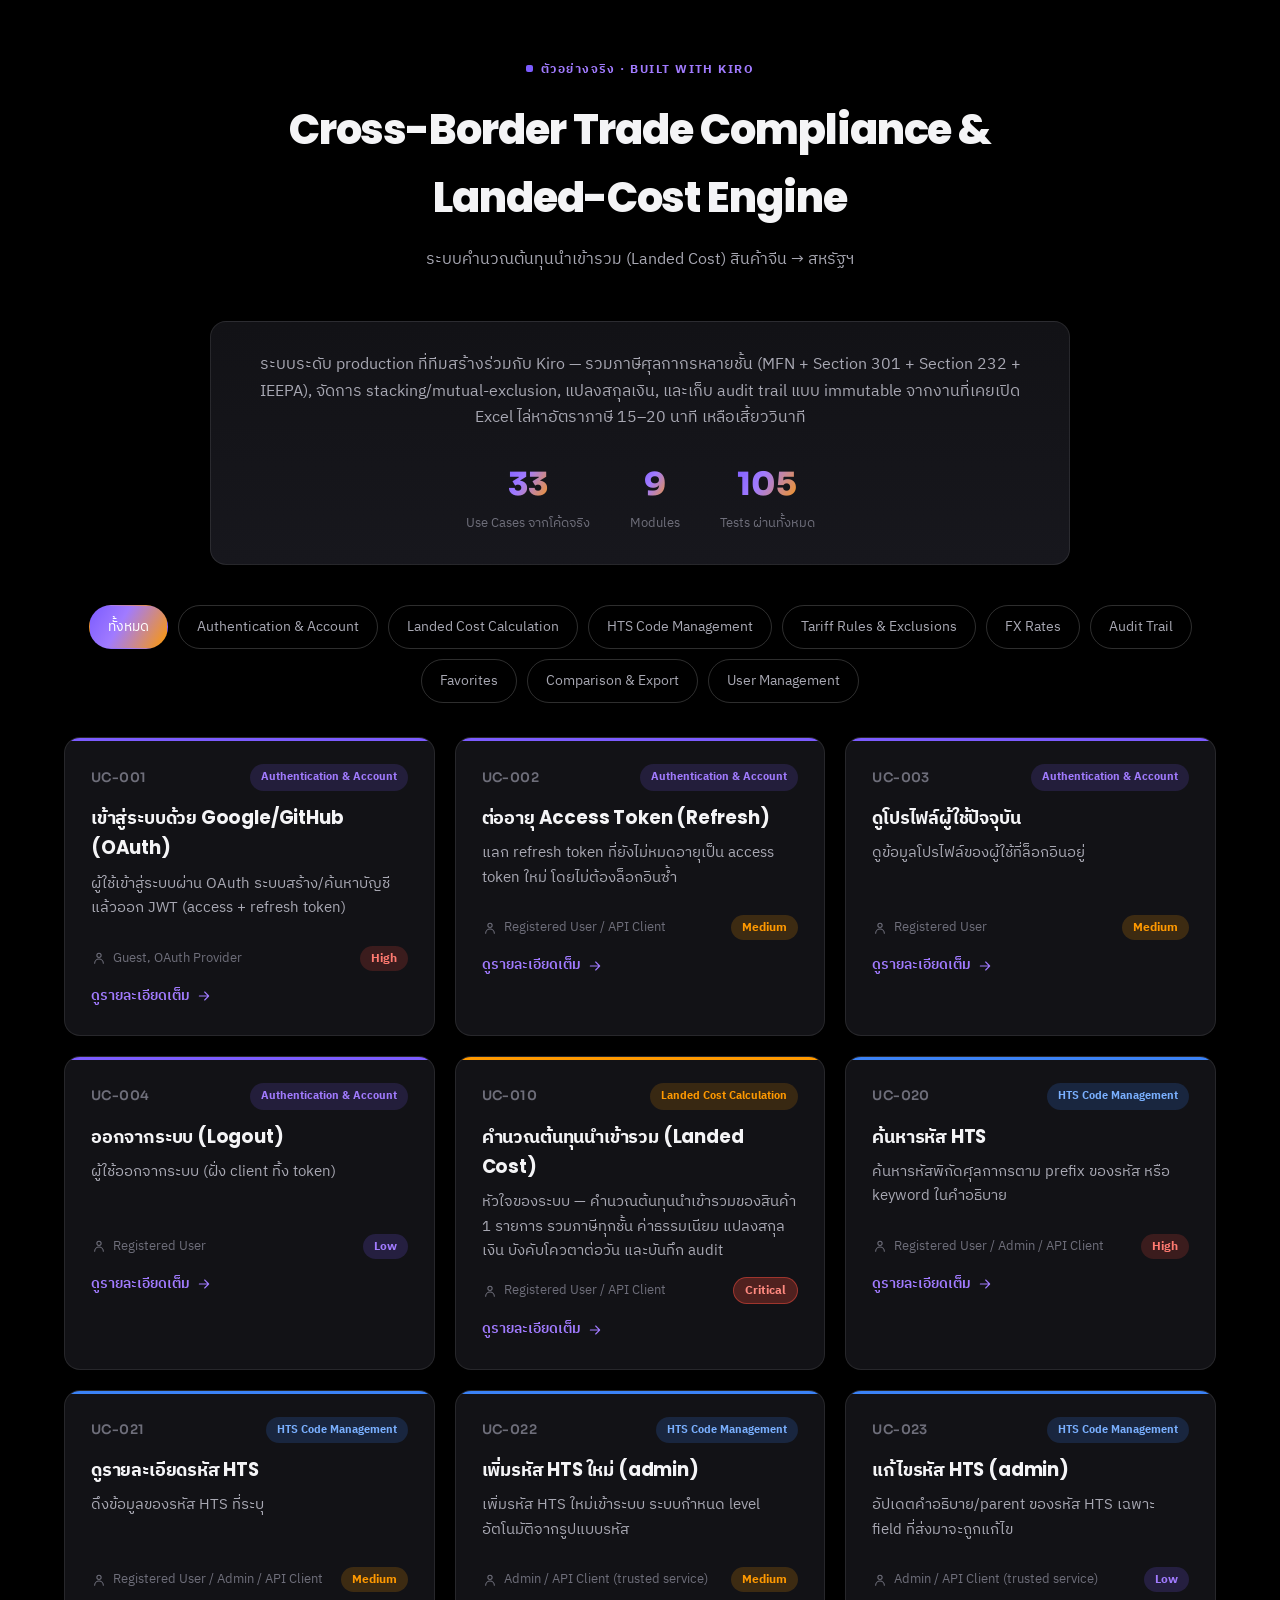
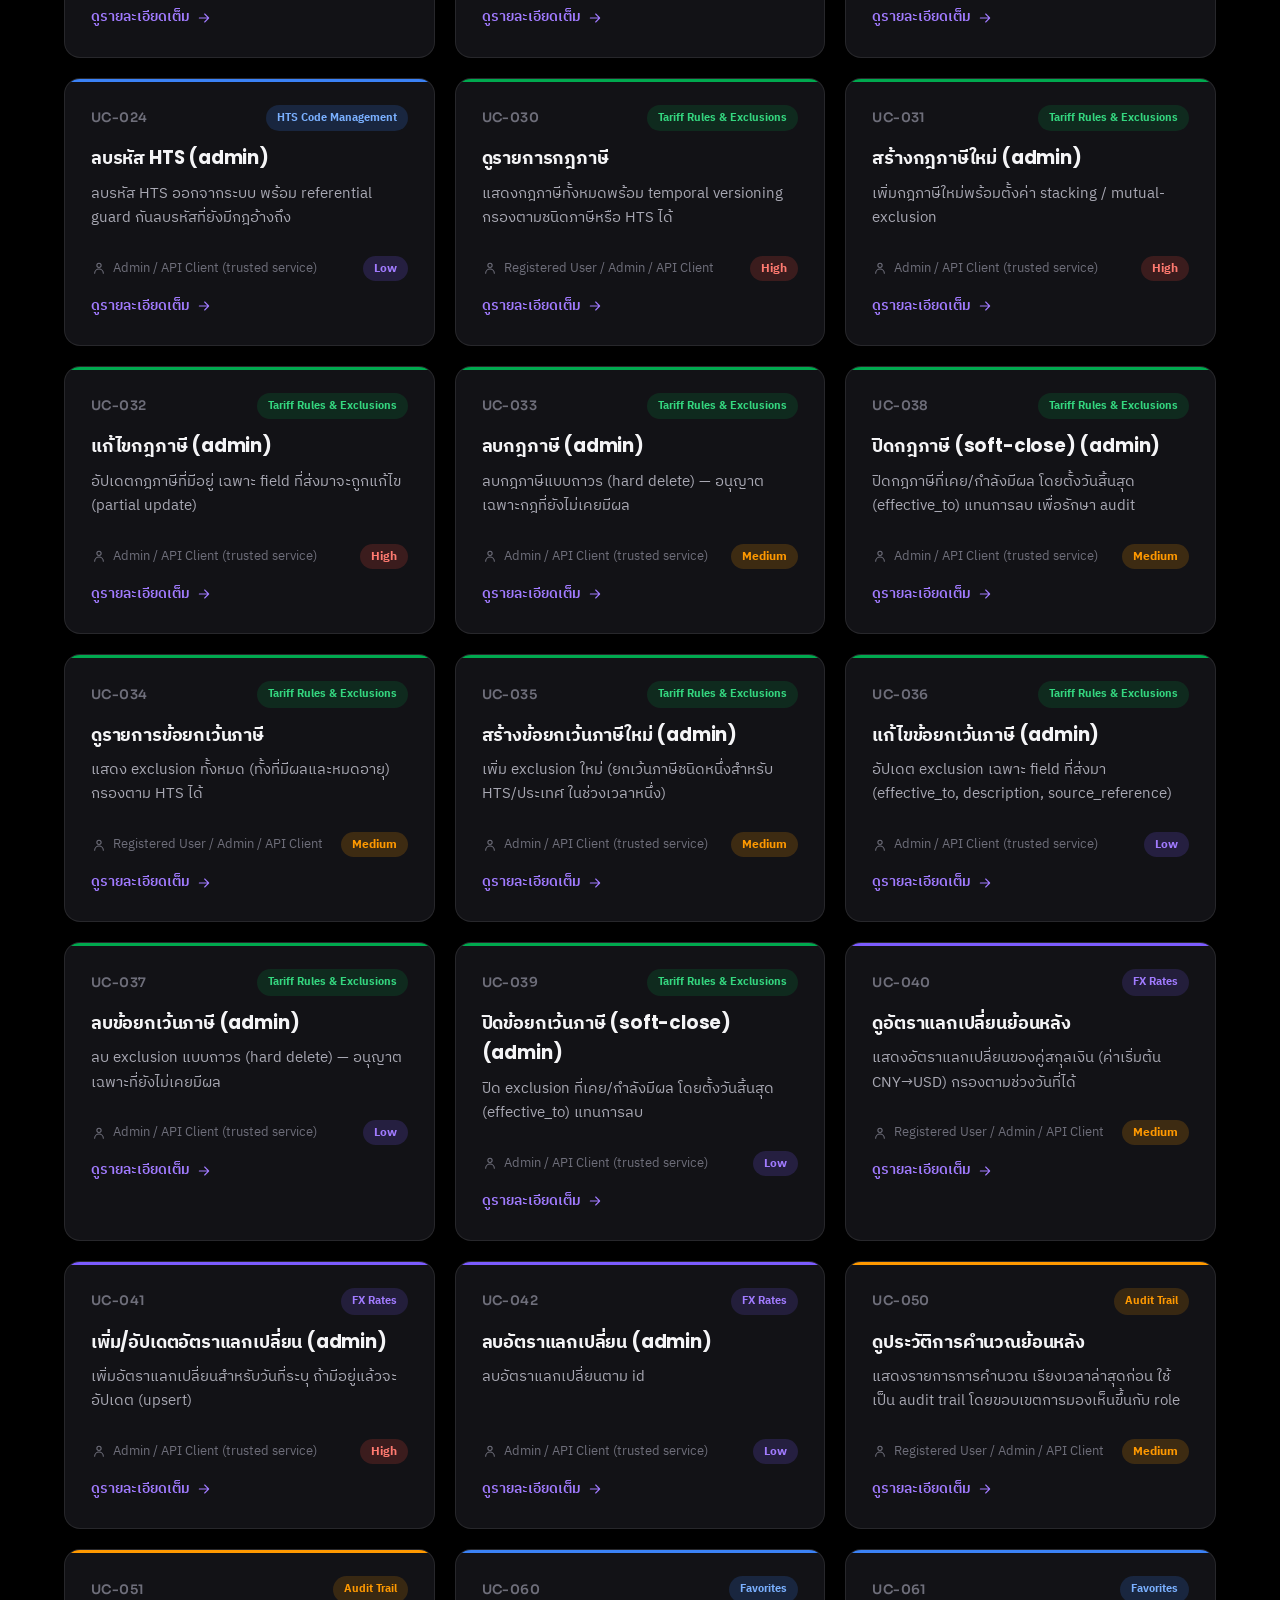
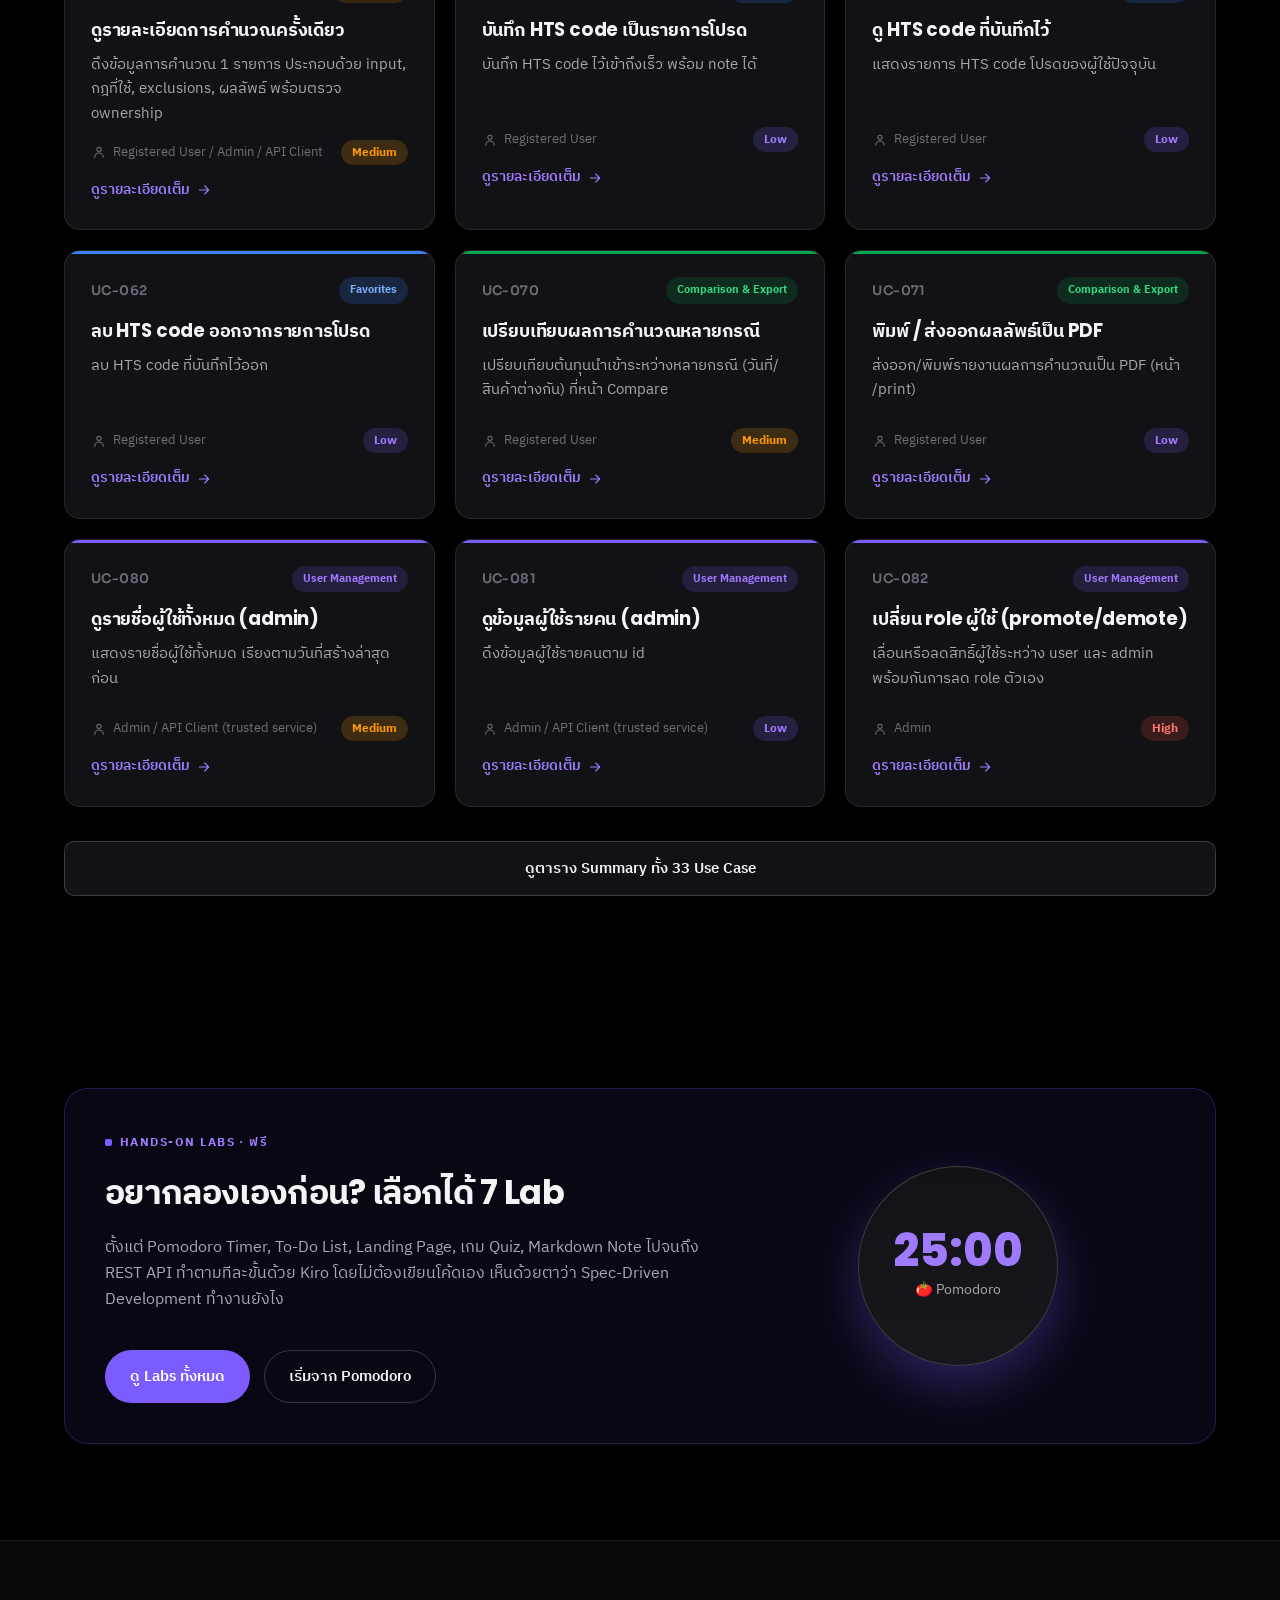
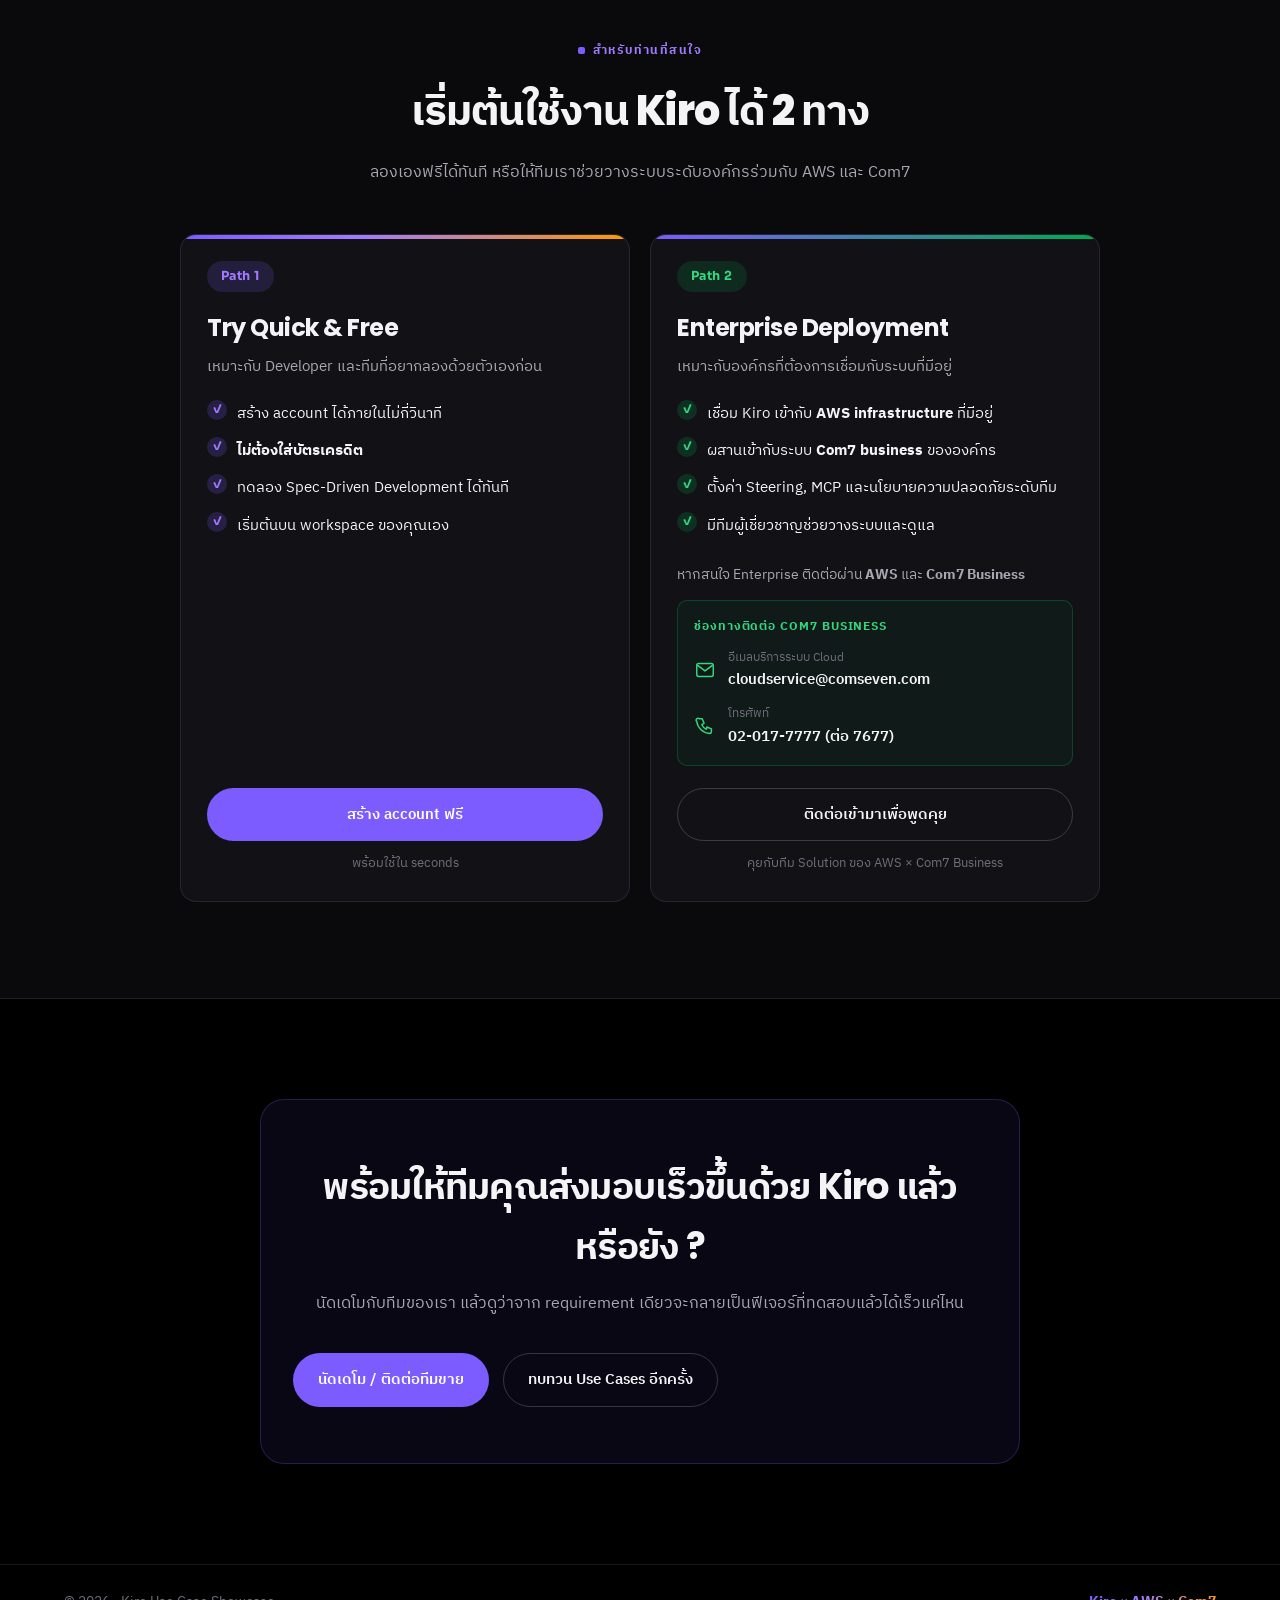
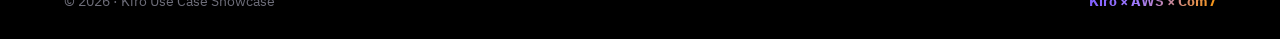
==== commit 04860d0b: "Enhance UI layout and navigation; add new Markdown Note lab and update showcase data to reflect 33 u" ====
--- a/index.html
+++ b/index.html
@@ -45,42 +45,66 @@
       <a href="lab.html">Lab</a>
       <a href="#getstarted">เริ่มต้น</a>
     </nav>
-    <a href="lab.html" class="btn btn-primary btn-sm">ลองทำ Lab ฟรี</a>
+    <div class="nav-actions">
+      <a href="lab.html" class="btn btn-ghost btn-sm">ลองทำ Lab</a>
+      <a href="https://kiro.dev/" target="_blank" rel="noopener" class="btn btn-primary btn-sm">เริ่มใช้ฟรี</a>
+    </div>
   </div>
 </header>
 
 <!-- ===== Hero ===== -->
 <section class="hero" id="top">
-  <div class="hero-glow" aria-hidden="true"></div>
-  <div class="container hero-inner">
-    <span class="pill">
-      <span class="pill-dot"></span>
-      Agentic IDE จาก AWS · ขับเคลื่อนด้วย Claude บน Amazon Bedrock
-    </span>
-    <h1 class="hero-title">
-      เปลี่ยน <span class="grad-text">ไอเดีย</span> ให้เป็น
-      <span class="grad-text">โค้ดที่ใช้งานได้จริง</span><br />
-      ด้วย Spec-Driven Development
-    </h1>
-    <p class="hero-sub">
-      Kiro คือ Agentic IDE ที่ให้ <b>spec เป็น source of truth</b> และให้โค้ดเป็นเพียง build artifact
-      ช่วยทีม Dev / QA / Business ทำงานบนภาษาเดียวกัน ลดงานซ้ำ ลดข้อผิดพลาด และส่งมอบเร็วขึ้น
-    </p>
-    <div class="hero-cta">
-      <a href="#usecases" class="btn btn-primary">ดู Use Cases ทั้งหมด</a>
-      <a href="#value" class="btn btn-ghost">ทำไมต้อง Kiro ?</a>
-    </div>
+  <div class="container hero-grid">
+    <div class="hero-main">
+      <span class="pill">
+        <span class="pill-dot"></span>
+        Agentic IDE จาก AWS · ขับเคลื่อนด้วย Claude บน Amazon Bedrock
+      </span>
+      <h1 class="hero-title">
+        เปลี่ยน <span class="grad-text">ไอเดีย</span><br />
+        ให้เป็น <span class="grad-text">โค้ดที่ใช้งานได้จริง</span>
+      </h1>
+      <p class="hero-sub">
+        Kiro คือ Agentic IDE ที่ให้ <b>spec เป็น source of truth</b> และให้โค้ดเป็นเพียง build artifact
+        ช่วยทีม Dev / QA / Business ทำงานบนภาษาเดียวกัน ลดงานซ้ำ ลดข้อผิดพลาด และส่งมอบเร็วขึ้น
+      </p>
+      <div class="hero-cta">
+        <a href="#usecases" class="btn btn-primary">ดู Use Cases ทั้งหมด</a>
+        <a href="#value" class="btn btn-ghost">ทำไมต้อง Kiro ?</a>
+      </div>
+    </div>
+
+    <aside class="hero-aside">
+      <div class="whatsnew">
+        <span class="whatsnew-label"><span class="wn-dot"></span> มีอะไรใหม่</span>
+        <a href="lab.html" class="wn-item">
+          <h4>7 Hands-on Labs</h4>
+          <p>ลงมือทำจริงกับ Kiro ตั้งแต่ Pomodoro ถึง REST API</p>
+        </a>
+        <a href="#showcase" class="wn-item">
+          <h4>ระบบจริง 33 Use Cases</h4>
+          <p>ดูตัวอย่างระบบ production ที่สร้างด้วย Kiro</p>
+        </a>
+        <a href="https://kiro.dev/" target="_blank" rel="noopener" class="wn-item">
+          <h4>เริ่มใช้ Kiro ฟรี</h4>
+          <p>สมัครได้ในไม่กี่วินาที ไม่ต้องใส่บัตร</p>
+        </a>
+      </div>
+    </aside>
+  </div>
+
+  <div class="container">
     <div class="hero-stats">
       <div class="stat"><span class="stat-num" data-count="10">0</span><span class="stat-label">Use Cases หลัก</span></div>
       <div class="stat"><span class="stat-num" data-count="3">0</span><span class="stat-label">โหมดการทำงาน</span></div>
       <div class="stat"><span class="stat-num" data-count="100" data-suffix="%">0</span><span class="stat-label">Traceable ทุก spec</span></div>
     </div>
-  </div>
-  <div class="brand-strip">
-    <span>ผสานพลังจาก</span>
-    <span class="brand-chip chip-kiro">Kiro</span>
-    <span class="brand-chip chip-aws">AWS</span>
-    <span class="brand-chip chip-com7">Com7</span>
+    <div class="brand-strip">
+      <span>ผสานพลังจาก</span>
+      <span class="brand-chip chip-kiro">Kiro</span>
+      <span class="brand-chip chip-aws">AWS</span>
+      <span class="brand-chip chip-com7">Com7</span>
+    </div>
   </div>
 </section>
 
@@ -208,7 +232,7 @@
     <div class="grid grid-3" id="showcaseGrid"></div>
 
     <details class="showcase-table-toggle">
-      <summary>ดูตาราง Summary ทั้ง 32 Use Case</summary>
+      <summary>ดูตาราง Summary ทั้ง 33 Use Case</summary>
       <div class="table-wrap" style="margin-top:20px">
         <table class="uc-table" id="showcaseTable">
           <thead>
@@ -227,8 +251,8 @@
     <div class="lab-cta-card">
       <div class="lab-cta-text">
         <span class="eyebrow">Hands-on Labs · ฟรี</span>
-        <h2>อยากลองเองก่อน? เลือกได้ 6 Lab</h2>
-        <p>ตั้งแต่ Pomodoro Timer, To-Do List, Landing Page, เกม Quiz ไปจนถึง REST API ทำตามทีละขั้นด้วย Kiro โดยไม่ต้องเขียนโค้ดเอง เห็นด้วยตาว่า Spec-Driven Development ทำงานยังไง</p>
+        <h2>อยากลองเองก่อน? เลือกได้ 7 Lab</h2>
+        <p>ตั้งแต่ Pomodoro Timer, To-Do List, Landing Page, เกม Quiz, Markdown Note ไปจนถึง REST API ทำตามทีละขั้นด้วย Kiro โดยไม่ต้องเขียนโค้ดเอง เห็นด้วยตาว่า Spec-Driven Development ทำงานยังไง</p>
         <div class="hero-cta">
           <a href="lab.html" class="btn btn-primary">ดู Labs ทั้งหมด</a>
           <a href="lab.html?lab=pomodoro" class="btn btn-ghost">เริ่มจาก Pomodoro</a>
--- a/styles.css
+++ b/styles.css
@@ -92,6 +92,8 @@
 .nav-links { display: flex; gap: 22px; margin-left: auto; }
 .nav-links a { color: var(--muted); text-decoration: none; font-size: 0.92rem; transition: color 0.2s; }
 .nav-links a:hover { color: var(--text); }
+.nav-actions { display: flex; gap: 10px; align-items: center; margin-left: 24px; }
+@media (max-width: 900px) { .nav-actions { margin-left: auto; } }
 
 /* ---------- Buttons ---------- */
 .btn {
@@ -108,10 +110,13 @@
 .btn-ghost { background: transparent; color: var(--text); border-color: var(--border-strong); }
 .btn-ghost:hover { background: rgba(255, 255, 255, 0.06); border-color: var(--text); }
 
-/* ---------- Hero — kiro.dev style: flat black, big bold heading ---------- */
-.hero { position: relative; padding: 72px 0 40px; overflow: hidden; }
+/* ---------- Hero — kiro.dev style: flat black, left-aligned, side panel ---------- */
+.hero { position: relative; padding: 70px 0 56px; overflow: hidden; }
 .hero-glow { display: none; }
-.hero-inner { position: relative; z-index: 1; text-align: center; }
+.hero-grid {
+  display: grid; grid-template-columns: 1.55fr 1fr; gap: 56px; align-items: start;
+}
+.hero-main { text-align: left; }
 .pill {
   display: inline-flex; align-items: center; gap: 9px;
   padding: 7px 16px; border-radius: 999px;
@@ -121,18 +126,36 @@
 .pill-dot { width: 7px; height: 7px; border-radius: 2px; background: var(--kiro-1); box-shadow: none; animation: pulse 2s infinite; }
 @keyframes pulse { 0%,100% { opacity: 1; } 50% { opacity: 0.4; } }
 
-.hero-title { font-size: clamp(2.4rem, 6vw, 4.4rem); line-height: 1.08; letter-spacing: -0.04em; font-weight: 800; }
-.hero-sub { max-width: 680px; margin: 24px auto 0; color: var(--muted); font-size: 1.1rem; }
-.hero-cta { display: flex; gap: 14px; justify-content: center; flex-wrap: wrap; margin-top: 36px; }
-
-.hero-stats { display: flex; gap: 44px; justify-content: center; margin-top: 56px; flex-wrap: wrap; }
-.stat { display: flex; flex-direction: column; align-items: center; }
+.hero-title { font-size: clamp(2.4rem, 5.2vw, 4.2rem); line-height: 1.06; letter-spacing: -0.04em; font-weight: 800; }
+.hero-sub { max-width: 560px; margin: 24px 0 0; color: var(--muted); font-size: 1.08rem; }
+.hero-cta { display: flex; gap: 14px; justify-content: flex-start; flex-wrap: wrap; margin-top: 36px; }
+
+/* What's new side panel */
+.hero-aside { padding-top: 6px; }
+.whatsnew { display: flex; flex-direction: column; gap: 4px; }
+.whatsnew-label {
+  display: inline-flex; align-items: center; gap: 8px;
+  text-transform: uppercase; letter-spacing: 0.12em; font-size: 0.74rem; font-weight: 700;
+  color: var(--kiro-2); margin-bottom: 12px;
+}
+.wn-dot { width: 7px; height: 7px; border-radius: 2px; background: var(--kiro-1); }
+.wn-item {
+  display: block; text-decoration: none; color: var(--text);
+  padding: 14px 16px; border-radius: 12px; border: 1px solid transparent;
+  transition: background 0.2s, border-color 0.2s;
+}
+.wn-item:hover { background: rgba(124, 92, 255, 0.07); border-color: rgba(124, 92, 255, 0.25); }
+.wn-item h4 { font-size: 0.98rem; font-weight: 700; margin-bottom: 3px; }
+.wn-item p { font-size: 0.86rem; color: var(--muted); line-height: 1.5; }
+
+.hero-stats { display: flex; gap: 44px; justify-content: flex-start; margin-top: 56px; flex-wrap: wrap; }
+.stat { display: flex; flex-direction: column; align-items: flex-start; }
 .stat-num { font-size: 2.5rem; font-weight: 800; color: var(--kiro-2); }
 .stat-label { color: var(--faint); font-size: 0.88rem; margin-top: 2px; }
 
 .brand-strip {
-  display: flex; align-items: center; justify-content: center; gap: 14px;
-  margin-top: 56px; color: var(--faint); font-size: 0.85rem; flex-wrap: wrap;
+  display: flex; align-items: center; justify-content: flex-start; gap: 14px;
+  margin-top: 40px; color: var(--faint); font-size: 0.85rem; flex-wrap: wrap;
 }
 .brand-chip { padding: 6px 16px; border-radius: 8px; font-weight: 700; font-size: 0.85rem; letter-spacing: 0.02em; }
 .chip-kiro { background: rgba(124, 92, 255, 0.15); color: var(--kiro-2); border: 1px solid rgba(124, 92, 255, 0.4); }
@@ -420,6 +443,10 @@
 .reveal.revealed { opacity: 1; transform: none; }
 
 /* ---------- Responsive ---------- */
+@media (max-width: 960px) {
+  .hero-grid { grid-template-columns: 1fr; gap: 36px; }
+  .hero-aside { max-width: 560px; }
+}
 @media (max-width: 900px) {
   .grid-3 { grid-template-columns: 1fr 1fr; }
   .grid-2 { grid-template-columns: 1fr; }
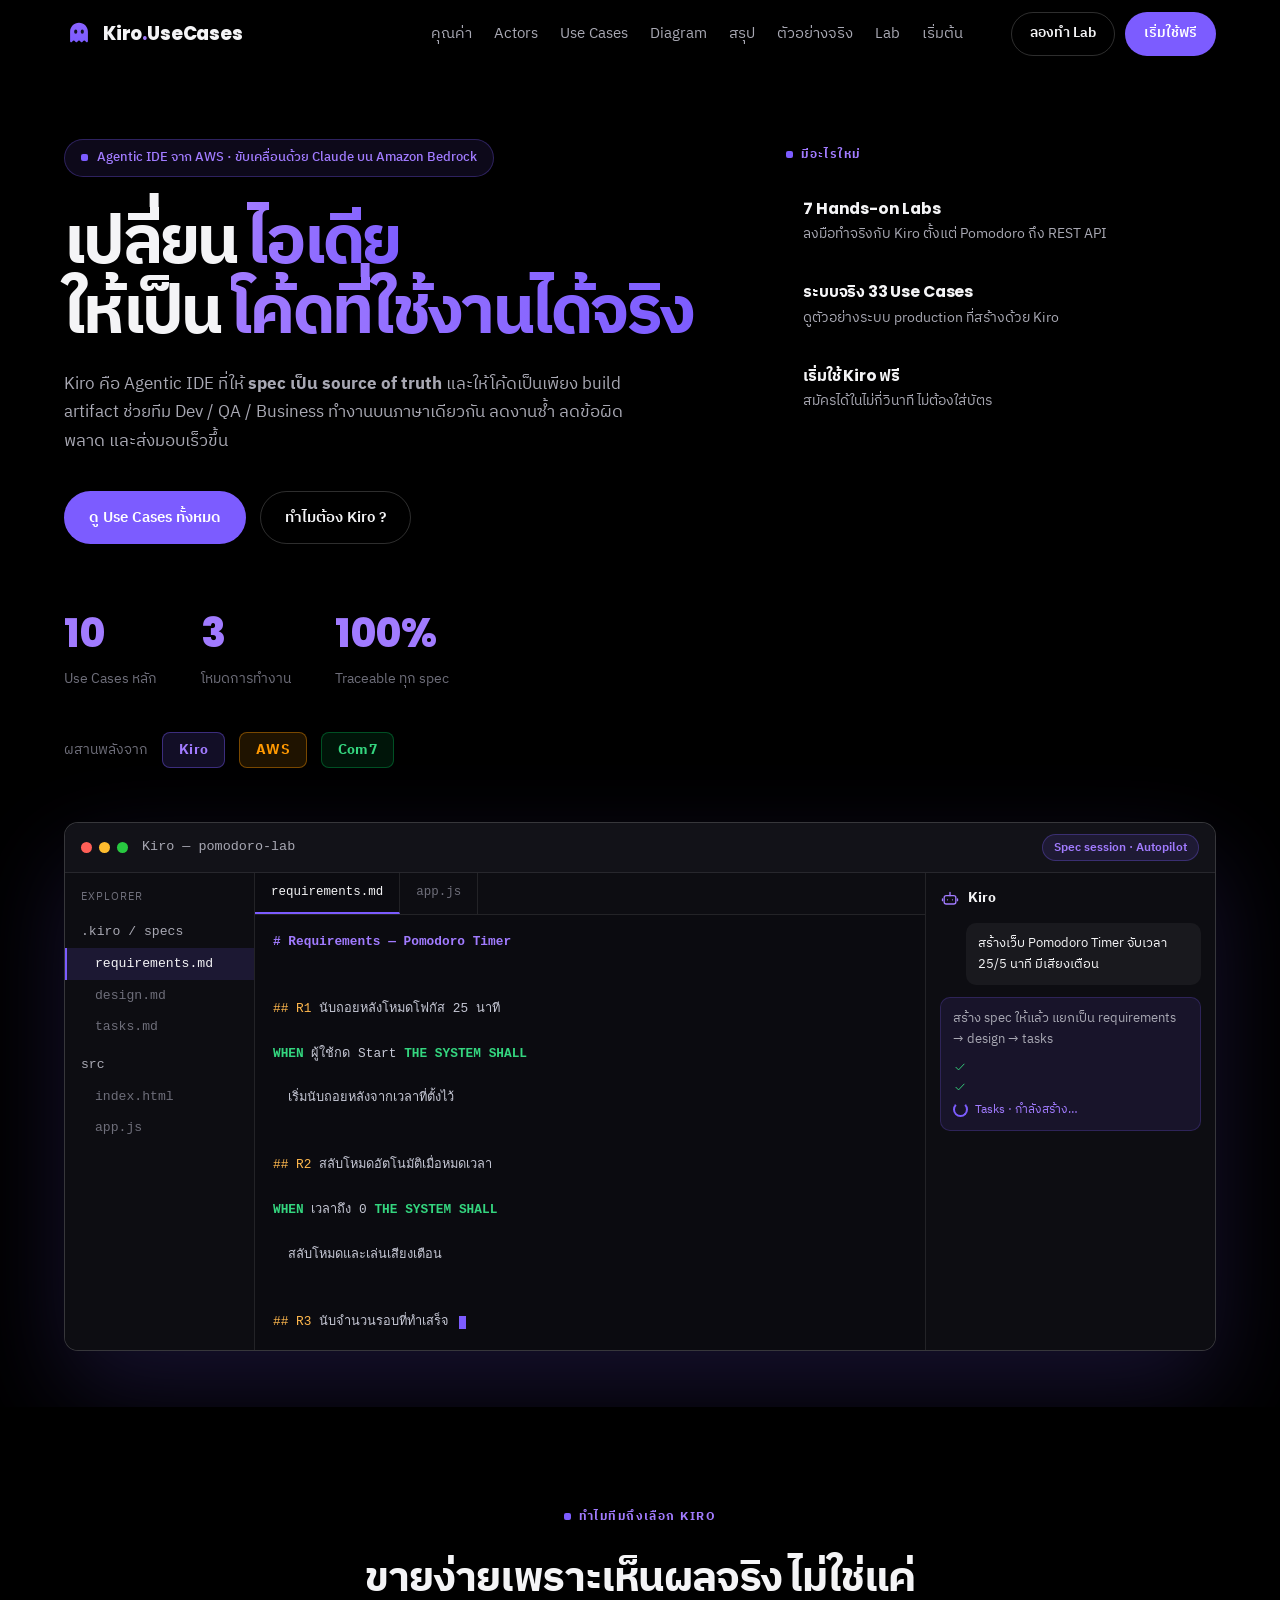
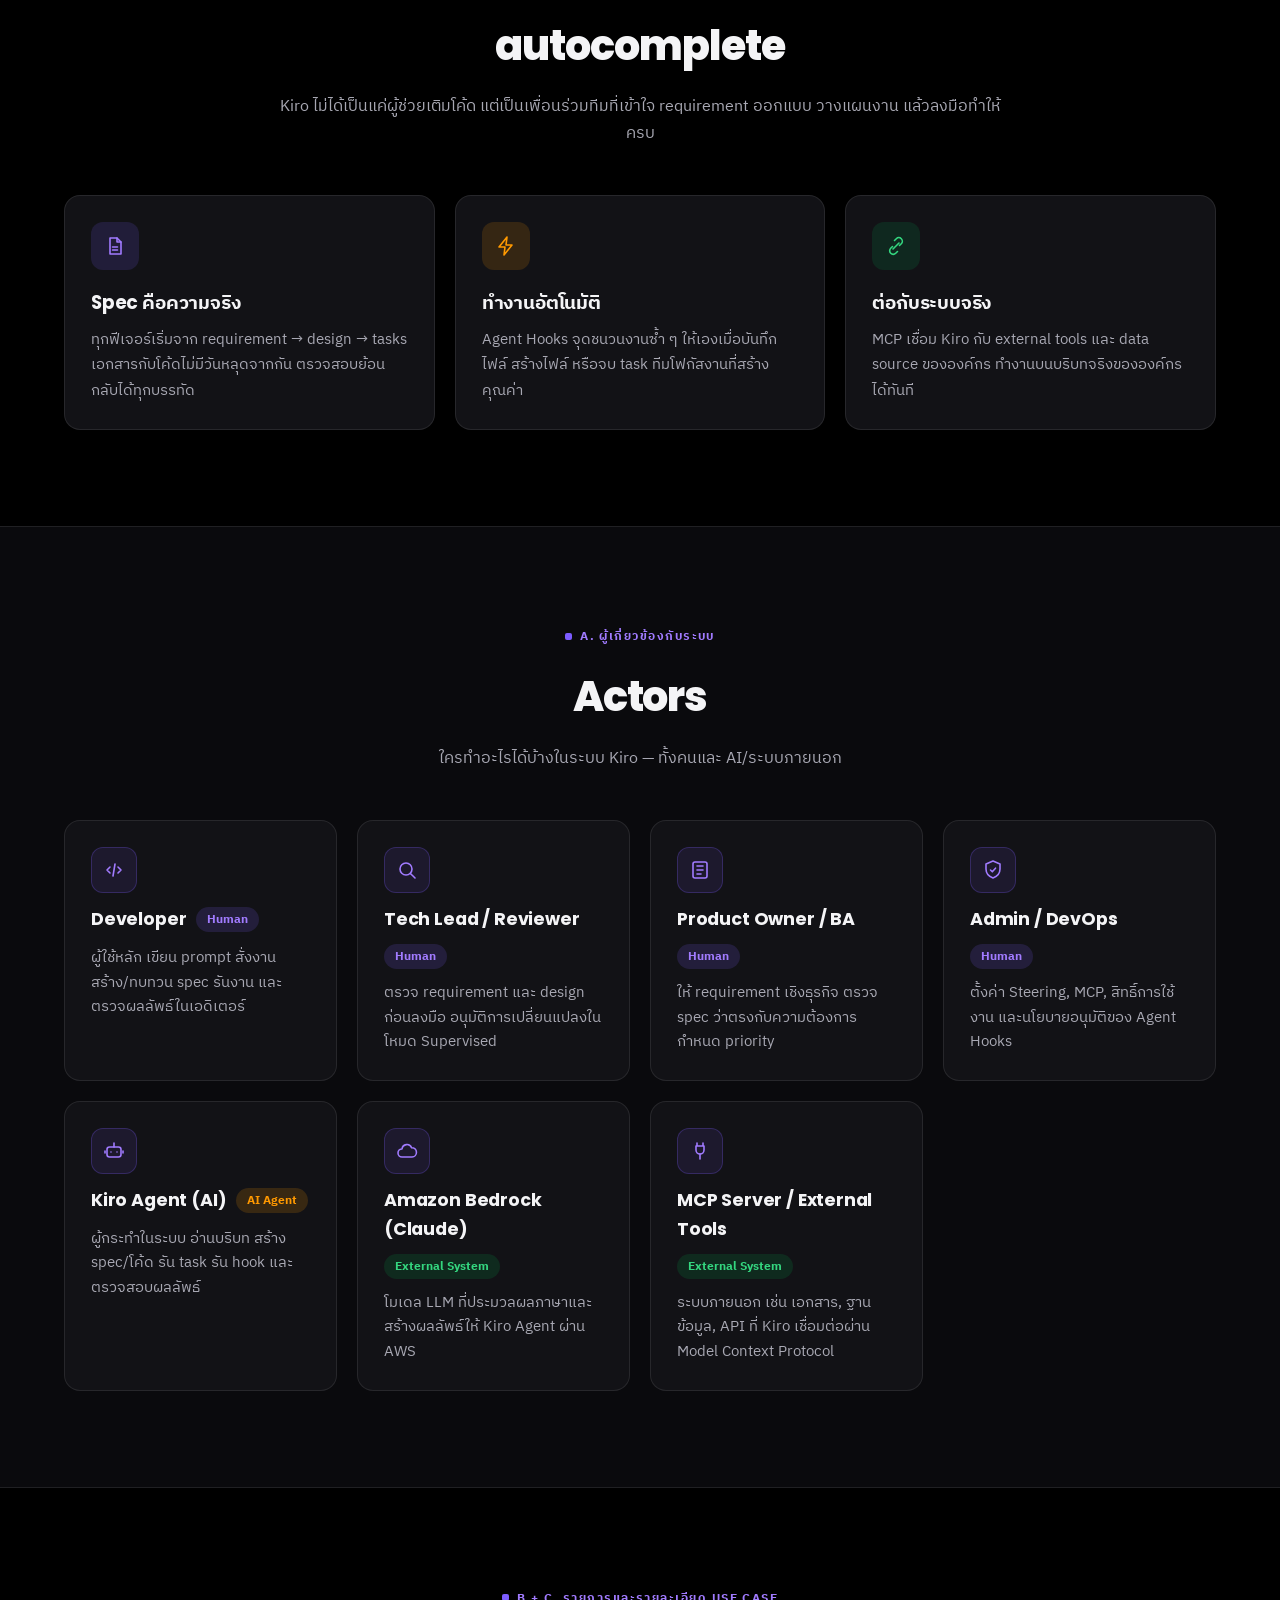
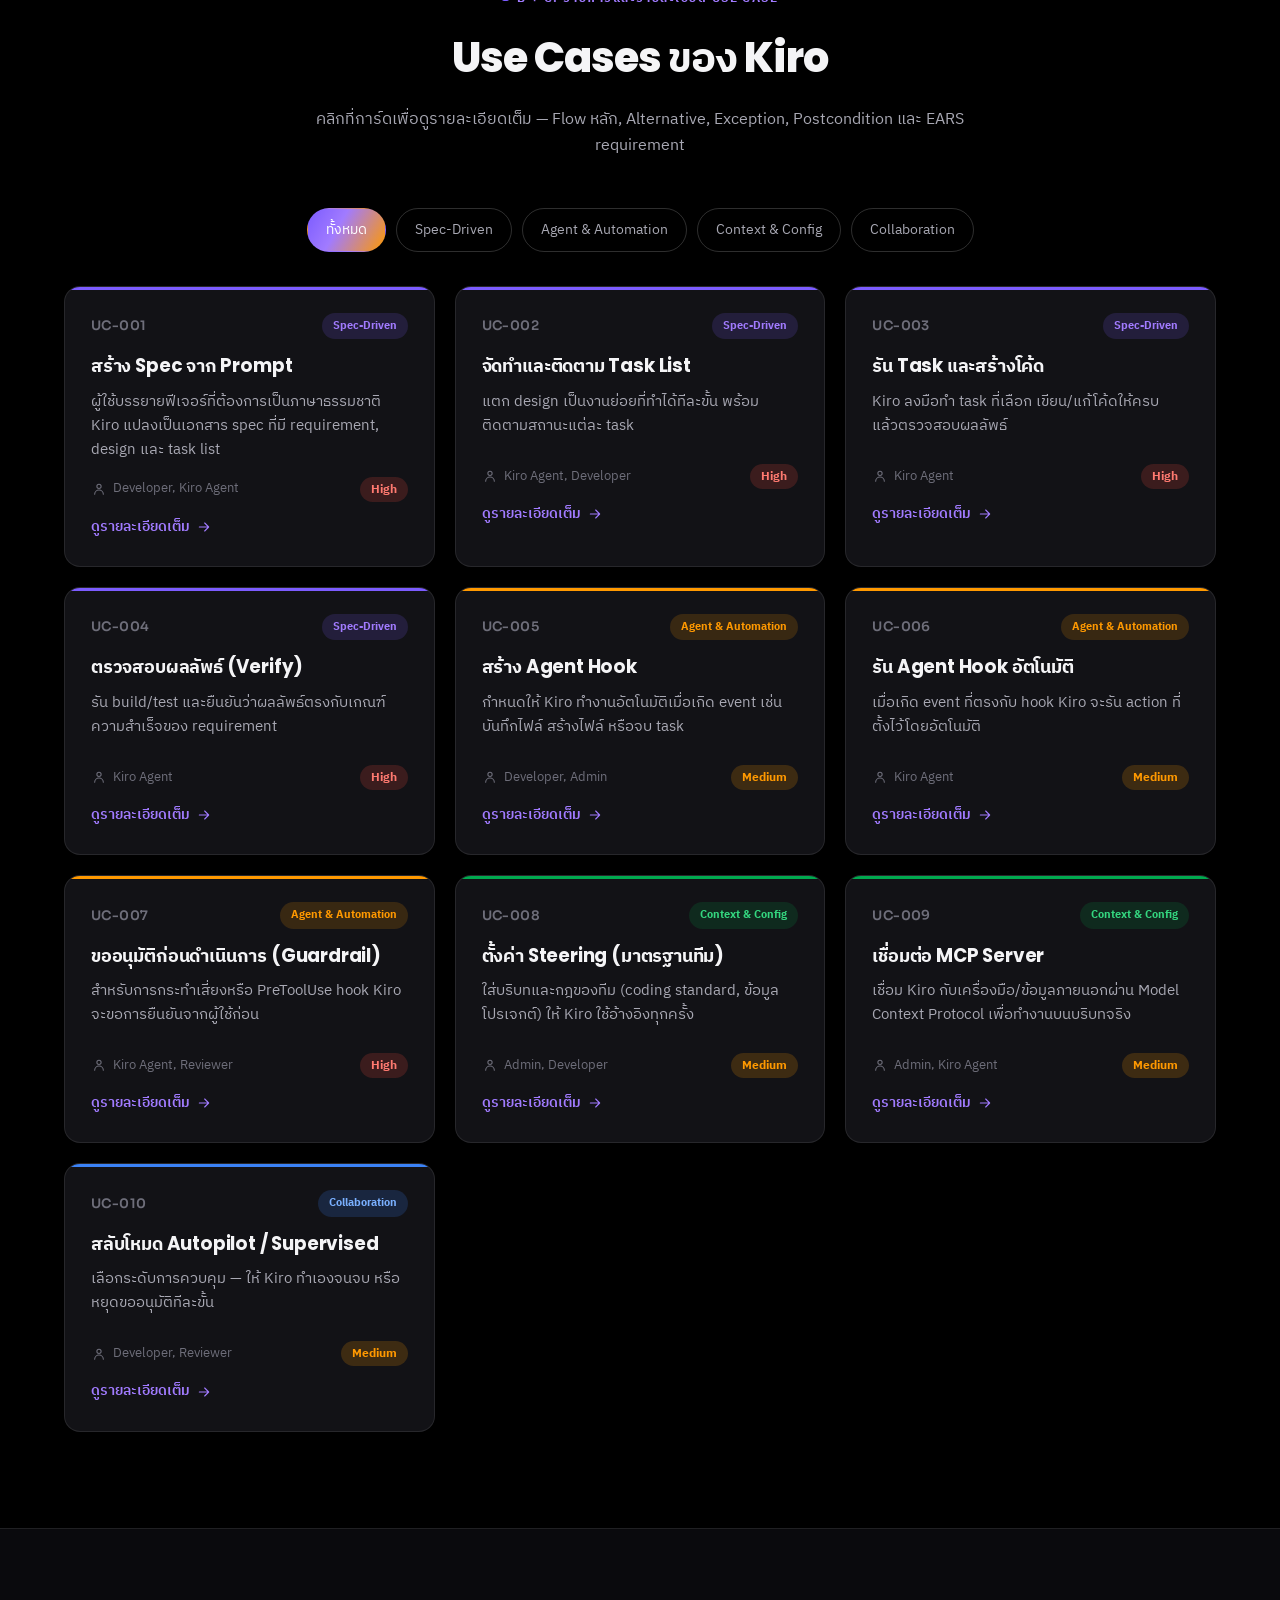
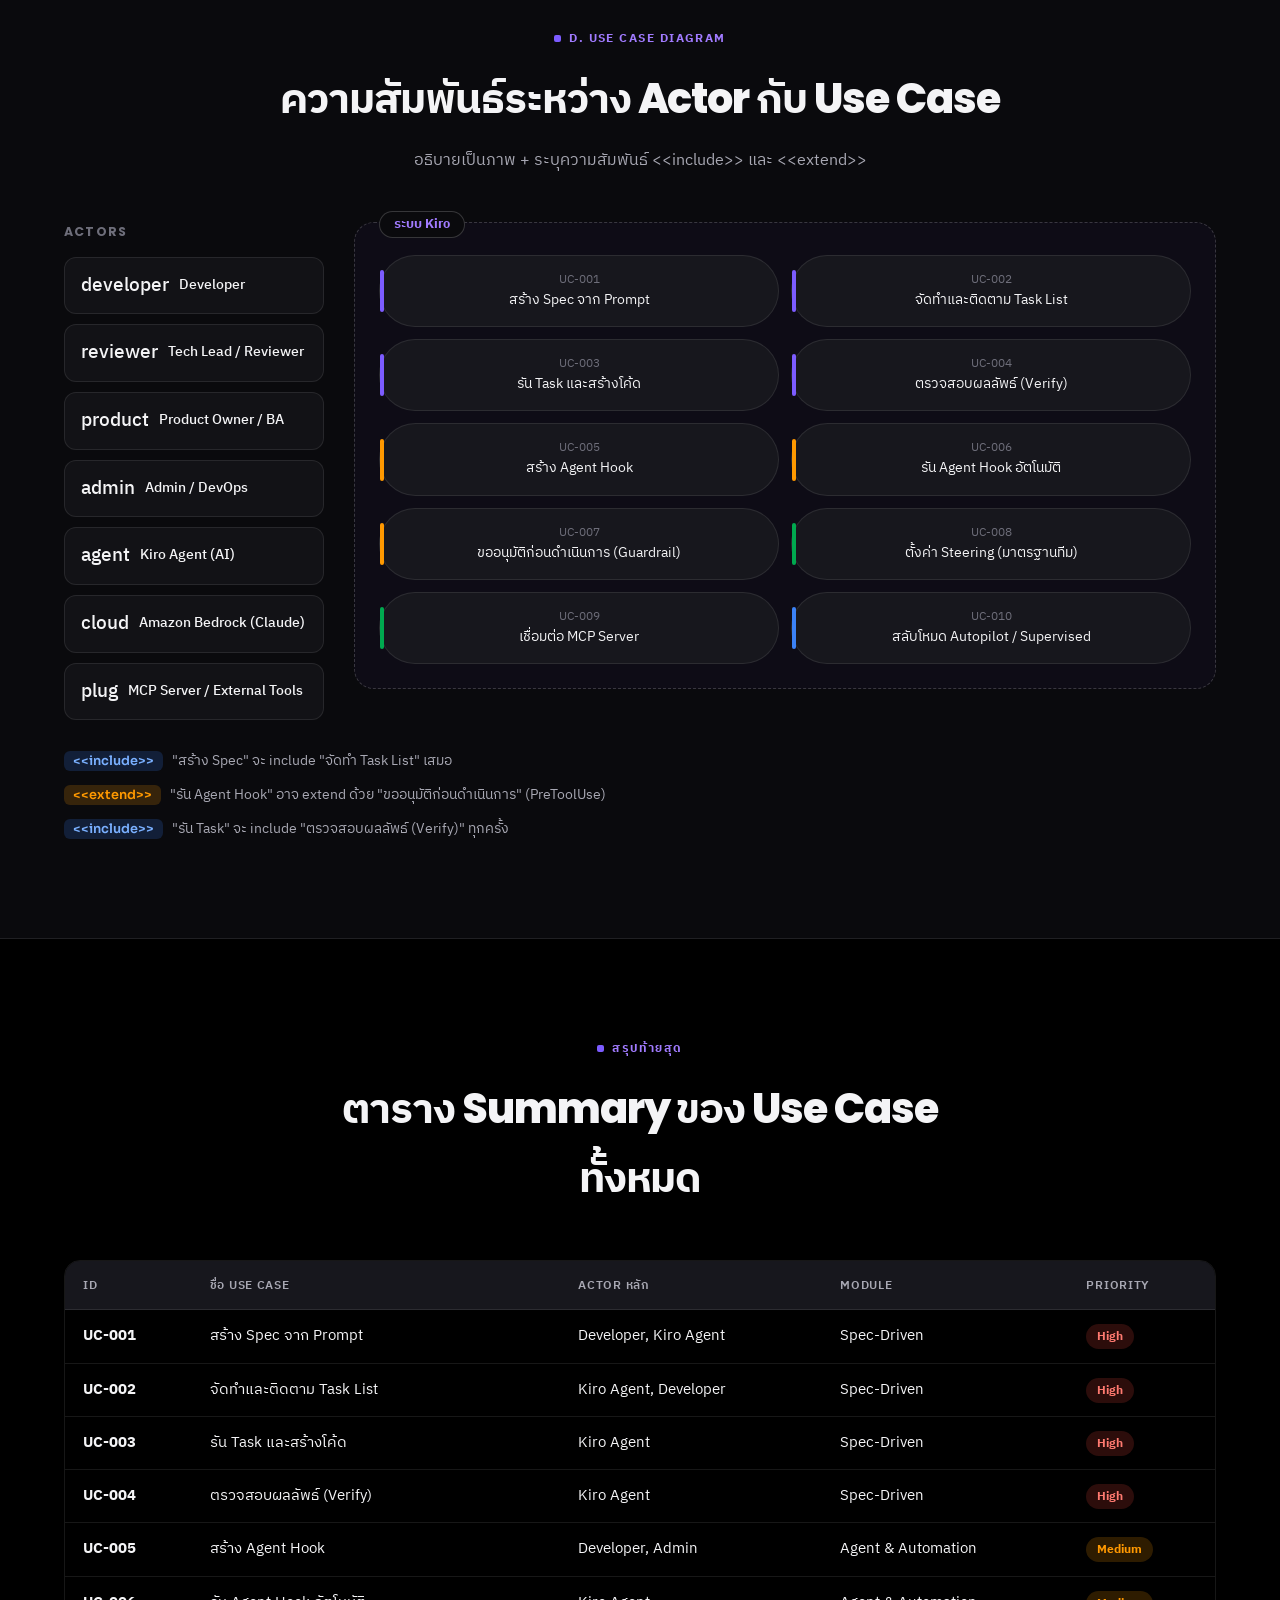
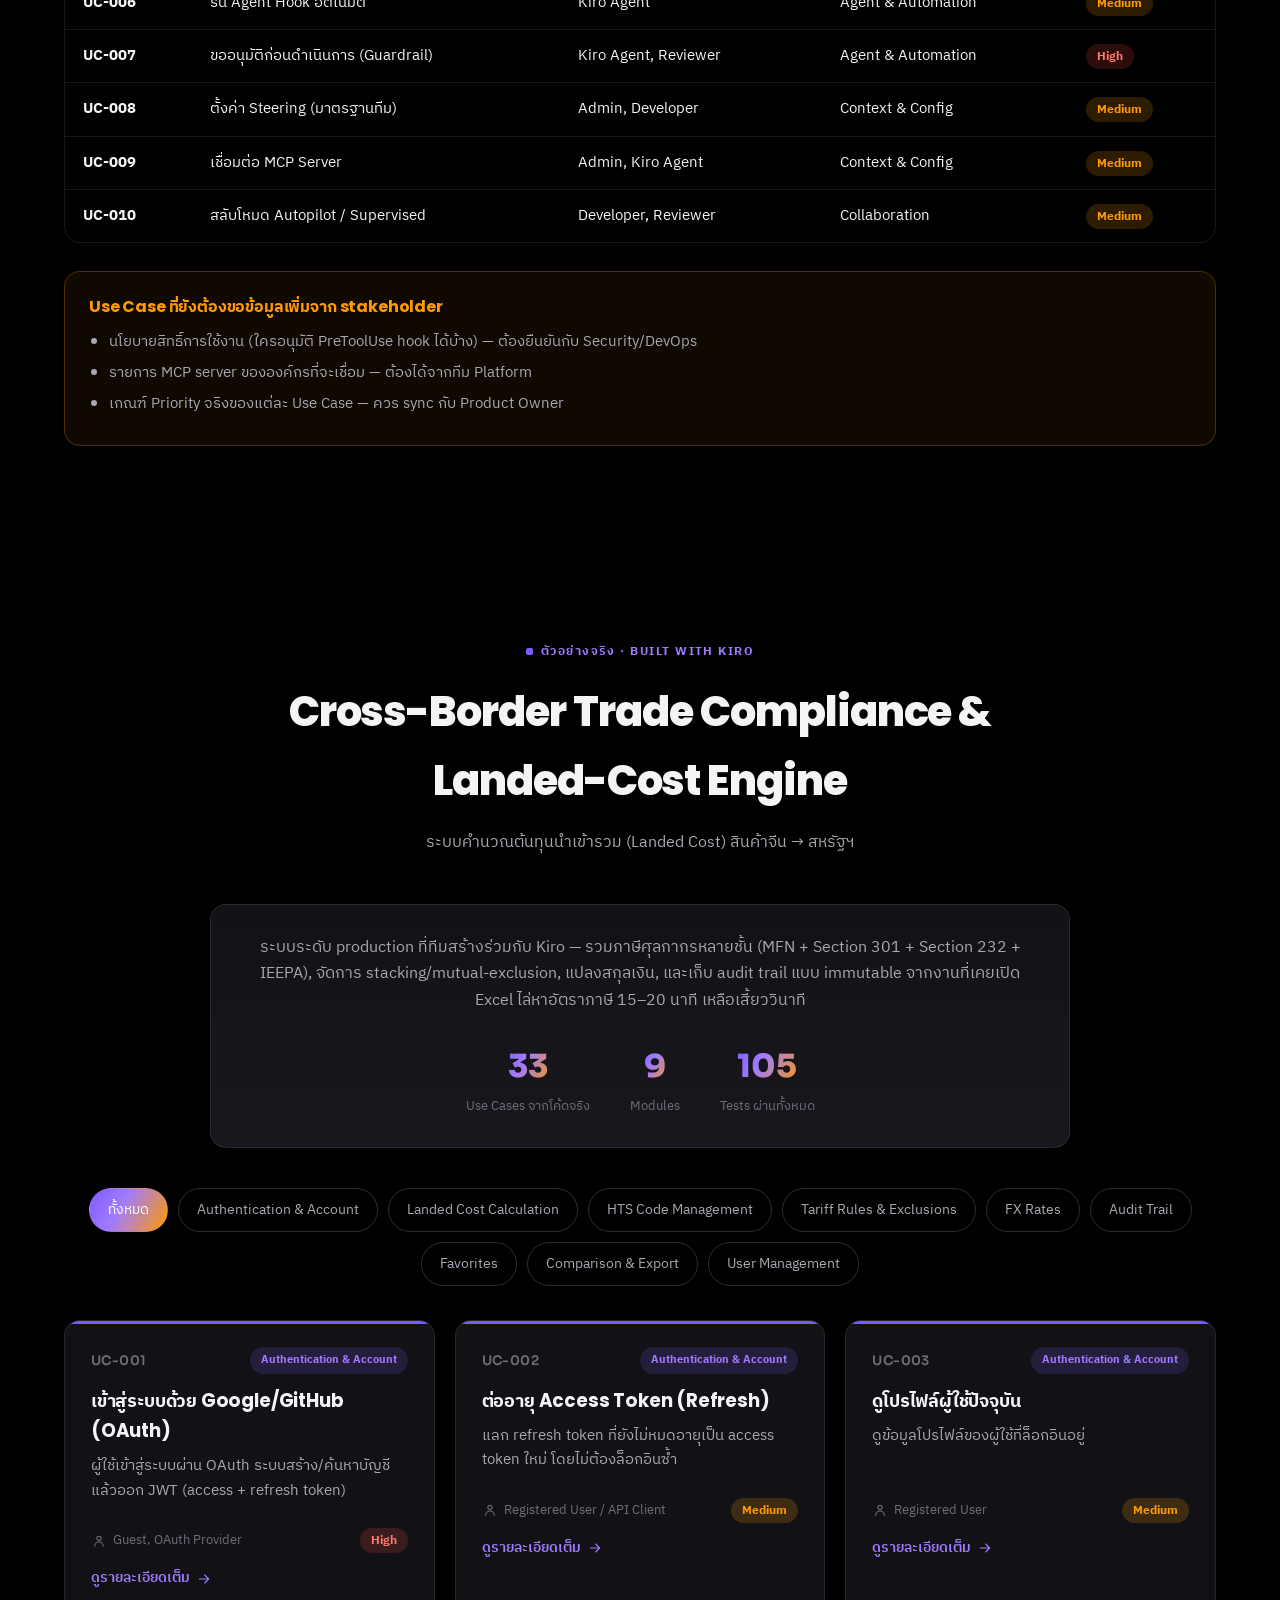
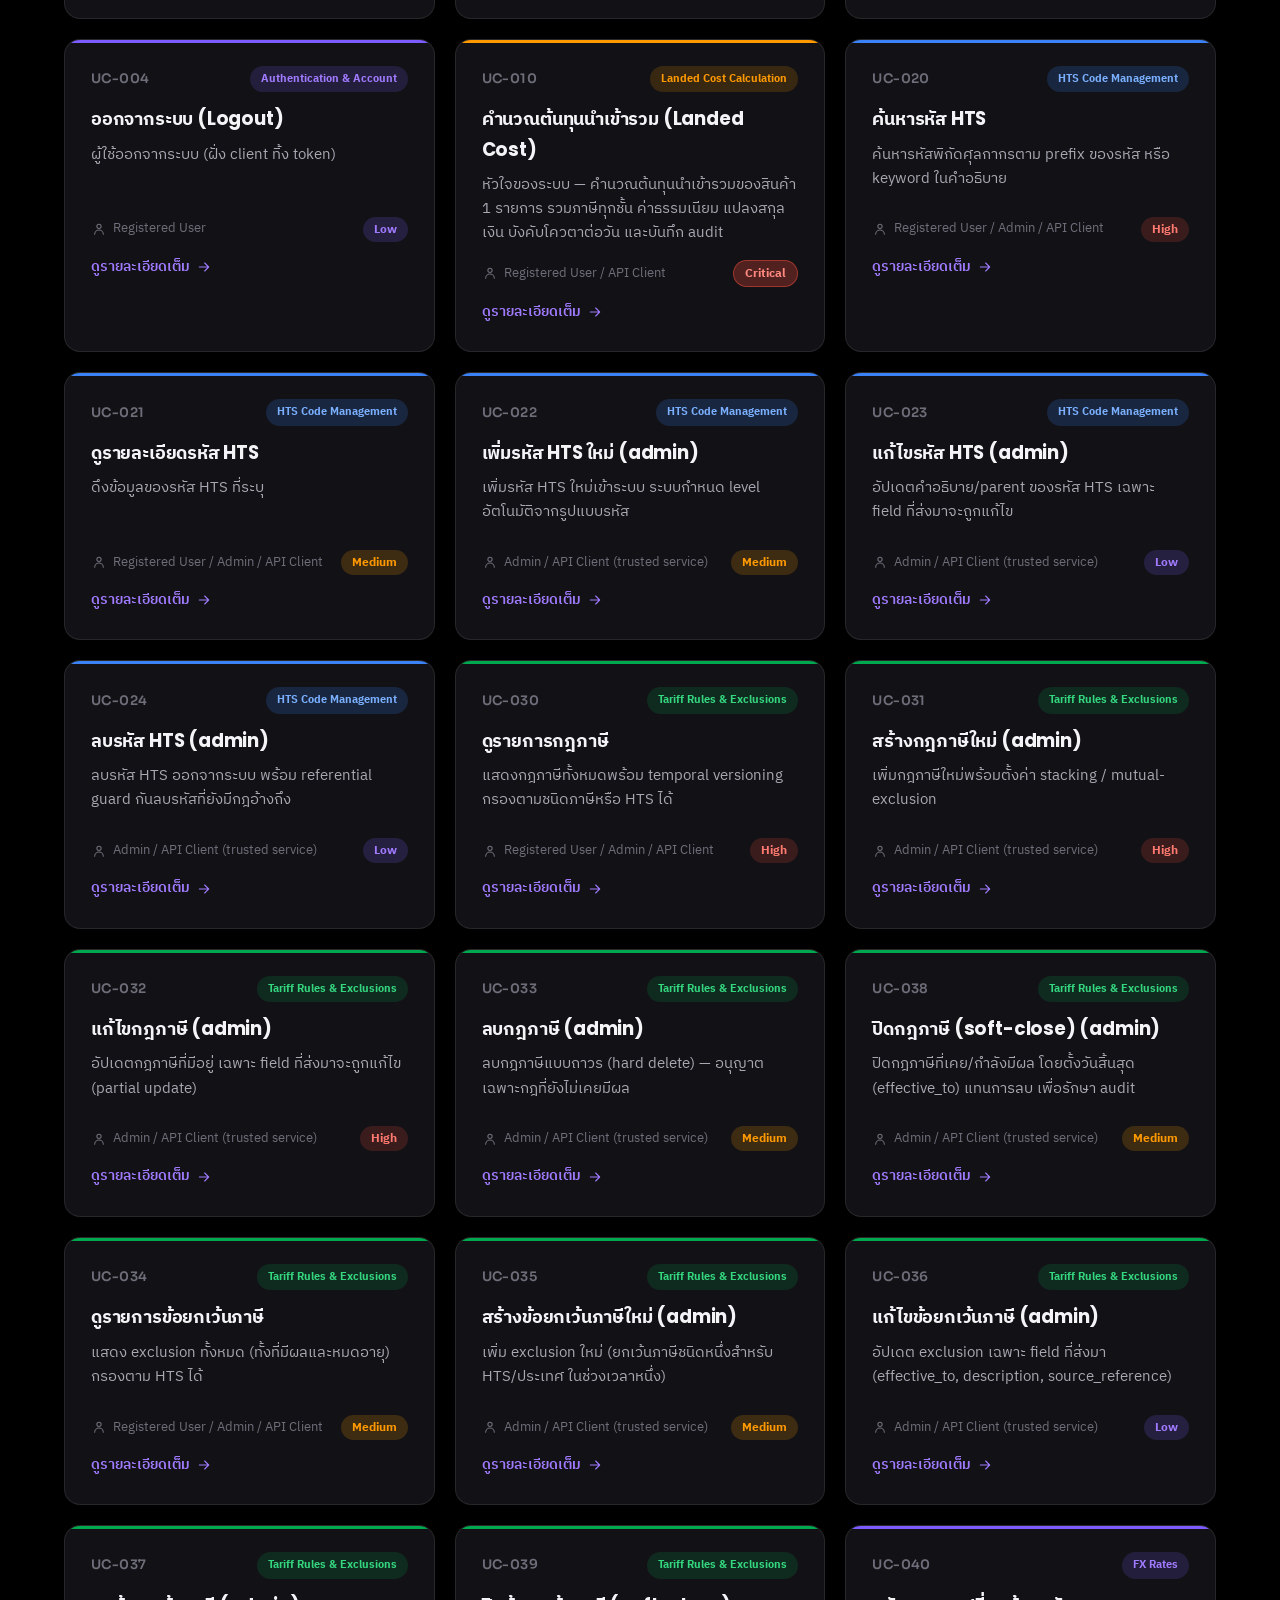
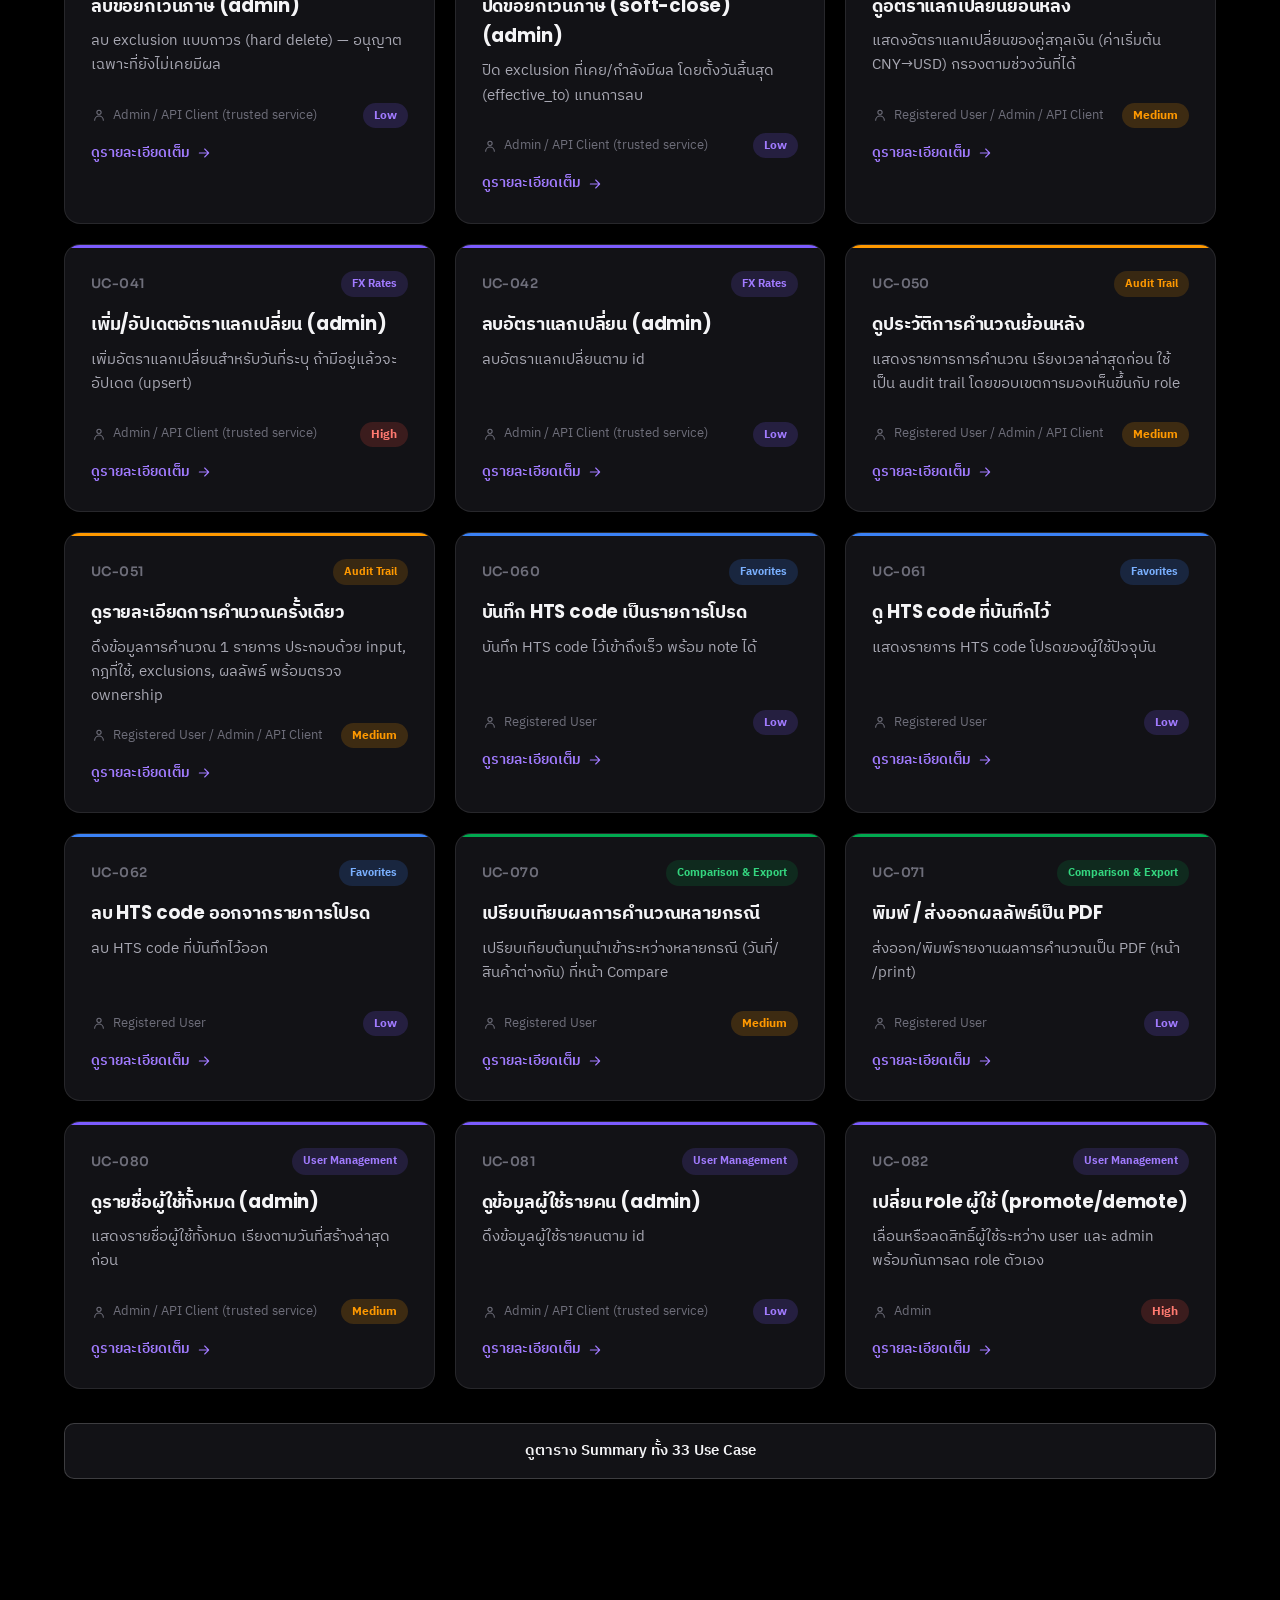
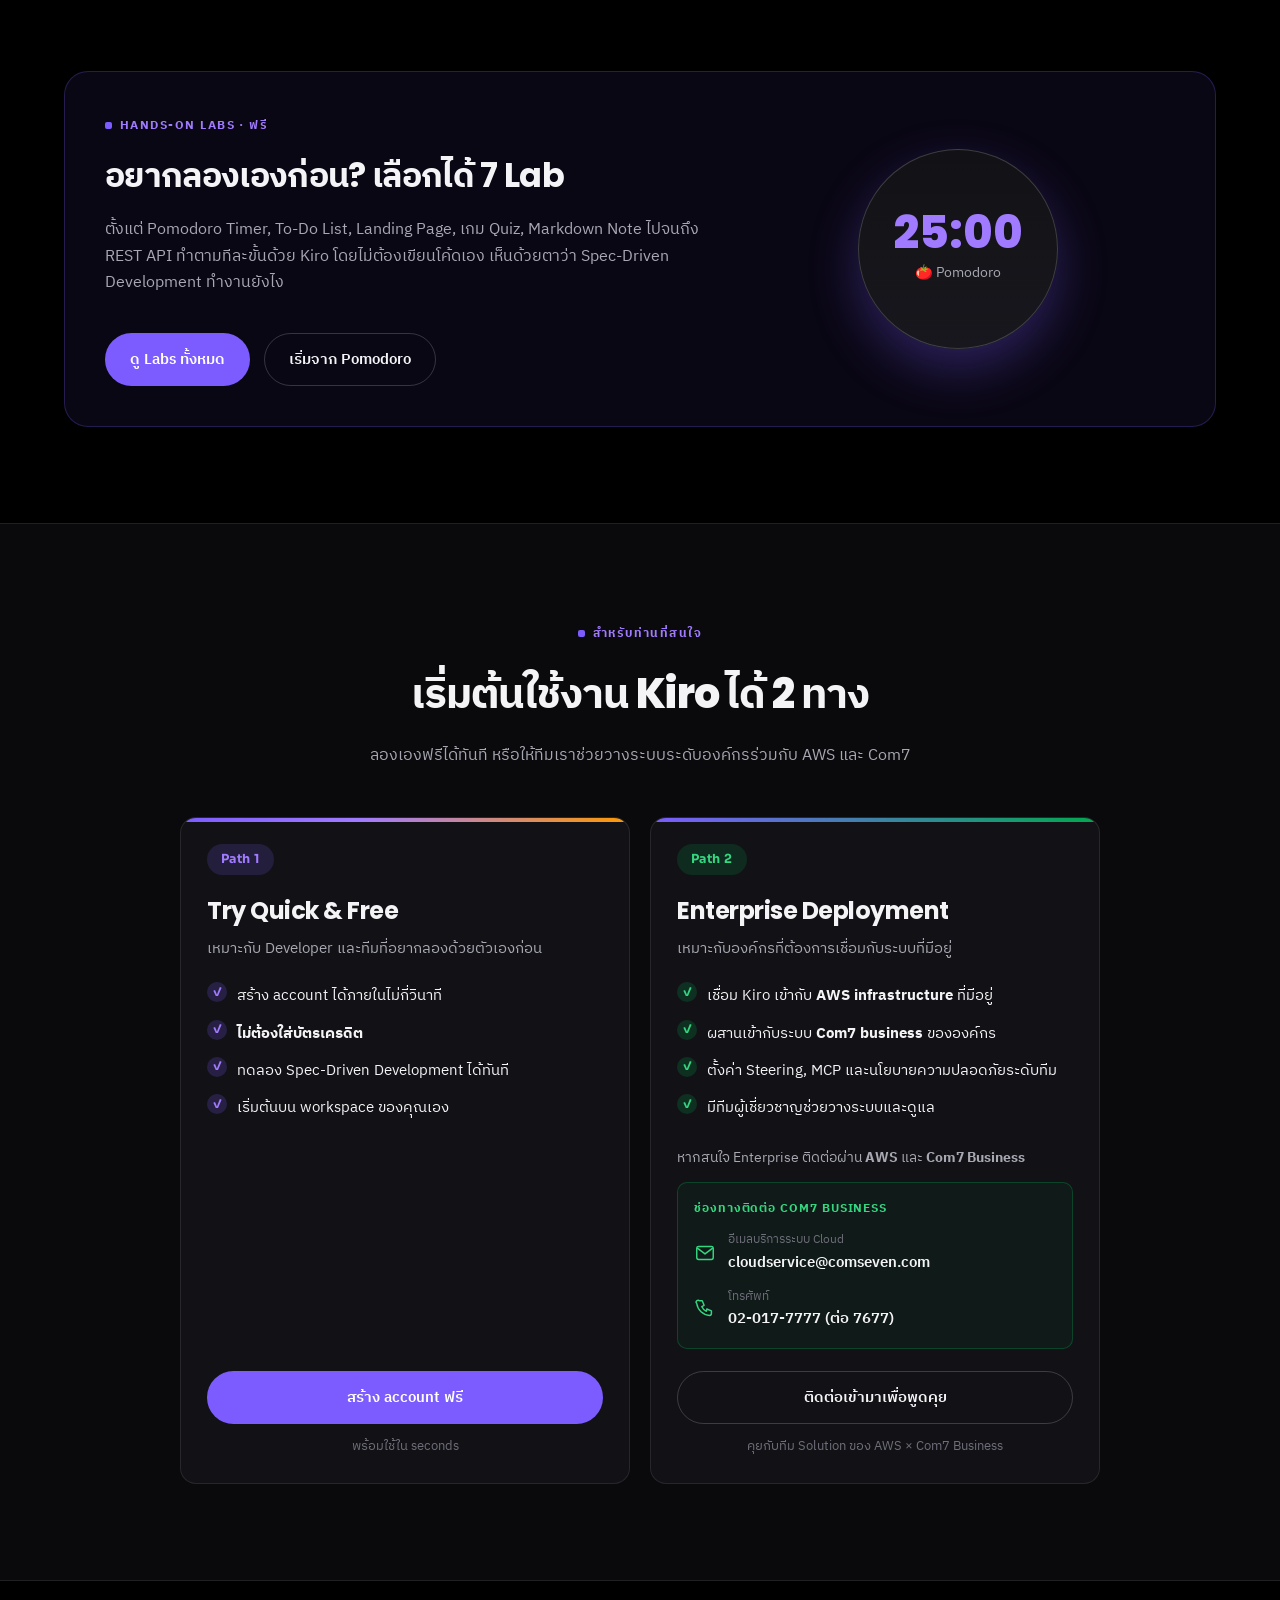
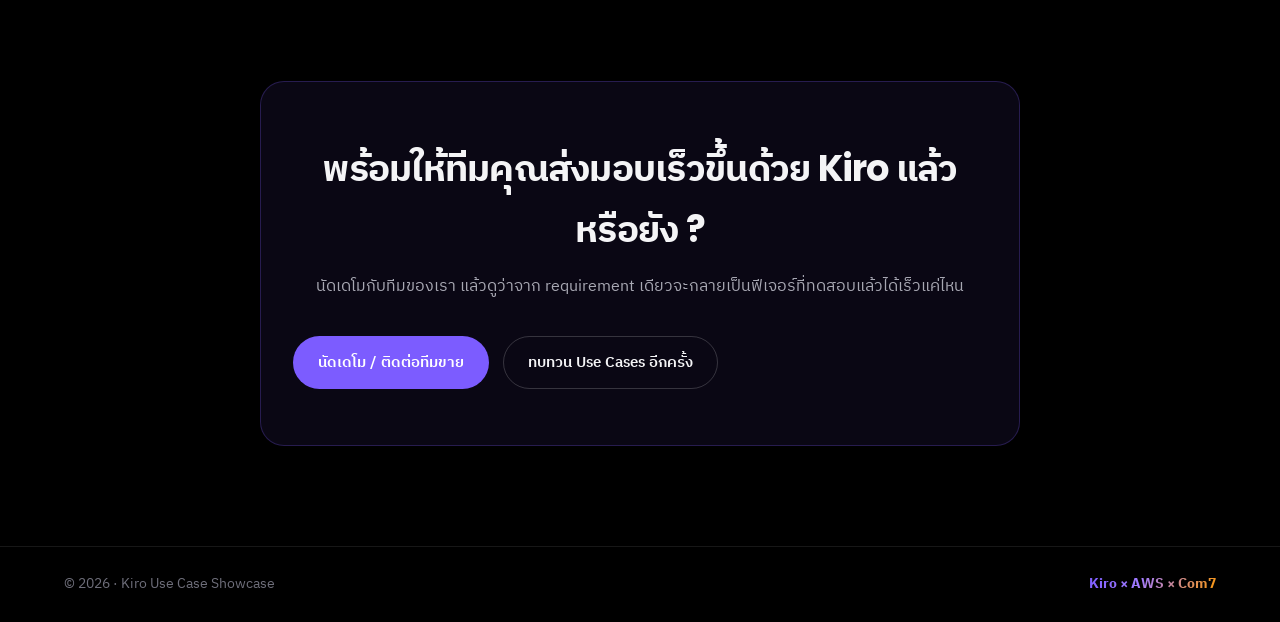
==== commit 23441df7: "Add IDE mockup section with layout and styling for Pomodoro Timer" ====
--- a/index.html
+++ b/index.html
@@ -106,6 +106,57 @@
       <span class="brand-chip chip-com7">Com7</span>
     </div>
   </div>
+
+  <!-- IDE mockup -->
+  <div class="container">
+    <div class="ide-mock" aria-hidden="true">
+      <div class="ide-bar">
+        <span class="ide-dots"><i></i><i></i><i></i></span>
+        <span class="ide-title">Kiro — pomodoro-lab</span>
+        <span class="ide-badge">Spec session · Autopilot</span>
+      </div>
+      <div class="ide-body">
+        <aside class="ide-side">
+          <div class="ide-side-head">EXPLORER</div>
+          <div class="ide-tree">
+            <span class="ide-folder">.kiro / specs</span>
+            <span class="ide-file active">requirements.md</span>
+            <span class="ide-file">design.md</span>
+            <span class="ide-file">tasks.md</span>
+            <span class="ide-folder mt">src</span>
+            <span class="ide-file">index.html</span>
+            <span class="ide-file">app.js</span>
+          </div>
+        </aside>
+        <section class="ide-editor">
+          <div class="ide-tabs"><span class="ide-tab active">requirements.md</span><span class="ide-tab">app.js</span></div>
+          <pre class="ide-code"><span class="l"><span class="c-h"># Requirements — Pomodoro Timer</span></span>
+<span class="l"></span>
+<span class="l"><span class="c-k">## R1</span> นับถอยหลังโหมดโฟกัส 25 นาที</span>
+<span class="l"><span class="c-m">WHEN</span> ผู้ใช้กด Start <span class="c-m">THE SYSTEM SHALL</span></span>
+<span class="l">  เริ่มนับถอยหลังจากเวลาที่ตั้งไว้</span>
+<span class="l"></span>
+<span class="l"><span class="c-k">## R2</span> สลับโหมดอัตโนมัติเมื่อหมดเวลา</span>
+<span class="l"><span class="c-m">WHEN</span> เวลาถึง 0 <span class="c-m">THE SYSTEM SHALL</span></span>
+<span class="l">  สลับโหมดและเล่นเสียงเตือน</span>
+<span class="l"></span>
+<span class="l"><span class="c-k">## R3</span> นับจำนวนรอบที่ทำเสร็จ <span class="cursor"></span></span></pre>
+        </section>
+        <aside class="ide-chat">
+          <div class="ide-chat-head"><span class="ide-ghost" data-icon="agent"></span> Kiro</div>
+          <div class="ide-msg ide-msg-user">สร้างเว็บ Pomodoro Timer จับเวลา 25/5 นาที มีเสียงเตือน</div>
+          <div class="ide-msg ide-msg-ai">
+            สร้าง spec ให้แล้ว แยกเป็น requirements → design → tasks
+            <span class="ide-steps">
+              <span class="ide-step done" data-icon="check">Requirements</span>
+              <span class="ide-step done" data-icon="check">Design</span>
+              <span class="ide-step run">Tasks · กำลังสร้าง…</span>
+            </span>
+          </div>
+        </aside>
+      </div>
+    </div>
+  </div>
 </section>
 
 <!-- ===== Value props ===== -->
--- a/styles.css
+++ b/styles.css
@@ -150,6 +150,71 @@
 
 .hero-stats { display: flex; gap: 44px; justify-content: flex-start; margin-top: 56px; flex-wrap: wrap; }
 .stat { display: flex; flex-direction: column; align-items: flex-start; }
+
+/* ---------- IDE mockup ---------- */
+.ide-mock {
+  margin-top: 54px; border-radius: 14px; overflow: hidden;
+  border: 1px solid var(--border-strong);
+  background: #0b0b10;
+  box-shadow: 0 40px 100px rgba(124, 92, 255, 0.18), 0 20px 60px rgba(0, 0, 0, 0.6);
+}
+.ide-bar {
+  display: flex; align-items: center; gap: 14px; padding: 11px 16px;
+  background: #121218; border-bottom: 1px solid var(--border);
+}
+.ide-dots { display: inline-flex; gap: 7px; }
+.ide-dots i { width: 11px; height: 11px; border-radius: 50%; background: #35353f; display: block; }
+.ide-dots i:nth-child(1) { background: #ff5f57; }
+.ide-dots i:nth-child(2) { background: #febc2e; }
+.ide-dots i:nth-child(3) { background: #28c840; }
+.ide-title { color: var(--muted); font-size: 0.84rem; font-family: "JetBrains Mono", monospace; }
+.ide-badge {
+  margin-left: auto; font-size: 0.72rem; font-weight: 600; color: var(--kiro-2);
+  background: rgba(124, 92, 255, 0.12); border: 1px solid rgba(124, 92, 255, 0.3);
+  padding: 3px 11px; border-radius: 999px;
+}
+.ide-body { display: grid; grid-template-columns: 190px 1fr 290px; min-height: 340px; }
+
+/* sidebar */
+.ide-side { background: #0d0d12; border-right: 1px solid var(--border); padding: 12px 0; }
+.ide-side-head { font-size: 0.66rem; letter-spacing: 0.1em; color: var(--faint); padding: 4px 16px 10px; }
+.ide-tree { display: flex; flex-direction: column; font-size: 0.82rem; font-family: "JetBrains Mono", monospace; }
+.ide-folder { color: var(--muted); padding: 5px 16px; }
+.ide-folder.mt { margin-top: 6px; }
+.ide-file { color: var(--faint); padding: 5px 16px 5px 30px; }
+.ide-file.active { color: var(--text); background: rgba(124, 92, 255, 0.14); border-left: 2px solid var(--kiro-1); padding-left: 28px; }
+
+/* editor */
+.ide-editor { background: #0b0b10; display: flex; flex-direction: column; min-width: 0; }
+.ide-tabs { display: flex; border-bottom: 1px solid var(--border); background: #0d0d12; }
+.ide-tab { font-size: 0.78rem; font-family: "JetBrains Mono", monospace; color: var(--faint); padding: 9px 16px; border-right: 1px solid var(--border); }
+.ide-tab.active { color: var(--text); background: #0b0b10; border-bottom: 2px solid var(--kiro-1); }
+.ide-code {
+  margin: 0; padding: 16px 18px; font-family: "JetBrains Mono", monospace;
+  font-size: 0.8rem; line-height: 1.75; color: #c7c9d6; overflow-x: auto; white-space: pre;
+}
+.ide-code .l { display: block; }
+.c-h { color: var(--kiro-2); font-weight: 700; }
+.c-k { color: #ffb84d; }
+.c-m { color: #34d67f; font-weight: 600; }
+.cursor { display: inline-block; width: 7px; height: 1.05em; background: var(--kiro-1); vertical-align: text-bottom; margin-left: 2px; animation: blink 1.1s steps(1) infinite; }
+@keyframes blink { 50% { opacity: 0; } }
+
+/* chat */
+.ide-chat { background: #0d0d12; border-left: 1px solid var(--border); padding: 14px; display: flex; flex-direction: column; gap: 12px; }
+.ide-chat-head { display: flex; align-items: center; gap: 8px; font-weight: 700; font-size: 0.9rem; color: var(--text); }
+.ide-ghost { display: inline-grid; place-items: center; color: var(--kiro-2); }
+.ide-ghost .ic { width: 20px; height: 20px; }
+.ide-msg { font-size: 0.82rem; line-height: 1.6; padding: 10px 12px; border-radius: 10px; }
+.ide-msg-user { background: rgba(255, 255, 255, 0.05); color: var(--text); align-self: flex-end; max-width: 90%; }
+.ide-msg-ai { background: rgba(124, 92, 255, 0.1); border: 1px solid rgba(124, 92, 255, 0.22); color: var(--muted); }
+.ide-steps { display: flex; flex-direction: column; gap: 6px; margin-top: 10px; }
+.ide-step { display: flex; align-items: center; gap: 7px; font-size: 0.78rem; color: var(--faint); }
+.ide-step .ic { width: 14px; height: 14px; }
+.ide-step.done { color: var(--com7-green-2); }
+.ide-step.run { color: var(--kiro-2); }
+.ide-step.run::before { content: ""; width: 11px; height: 11px; border-radius: 50%; border: 2px solid var(--kiro-1); border-top-color: transparent; animation: spin 0.8s linear infinite; }
+@keyframes spin { to { transform: rotate(360deg); } }
 .stat-num { font-size: 2.5rem; font-weight: 800; color: var(--kiro-2); }
 .stat-label { color: var(--faint); font-size: 0.88rem; margin-top: 2px; }
 
@@ -446,6 +511,12 @@
 @media (max-width: 960px) {
   .hero-grid { grid-template-columns: 1fr; gap: 36px; }
   .hero-aside { max-width: 560px; }
+  .ide-body { grid-template-columns: 1fr 300px; }
+  .ide-side { display: none; }
+}
+@media (max-width: 680px) {
+  .ide-body { grid-template-columns: 1fr; }
+  .ide-chat { display: none; }
 }
 @media (max-width: 900px) {
   .grid-3 { grid-template-columns: 1fr 1fr; }
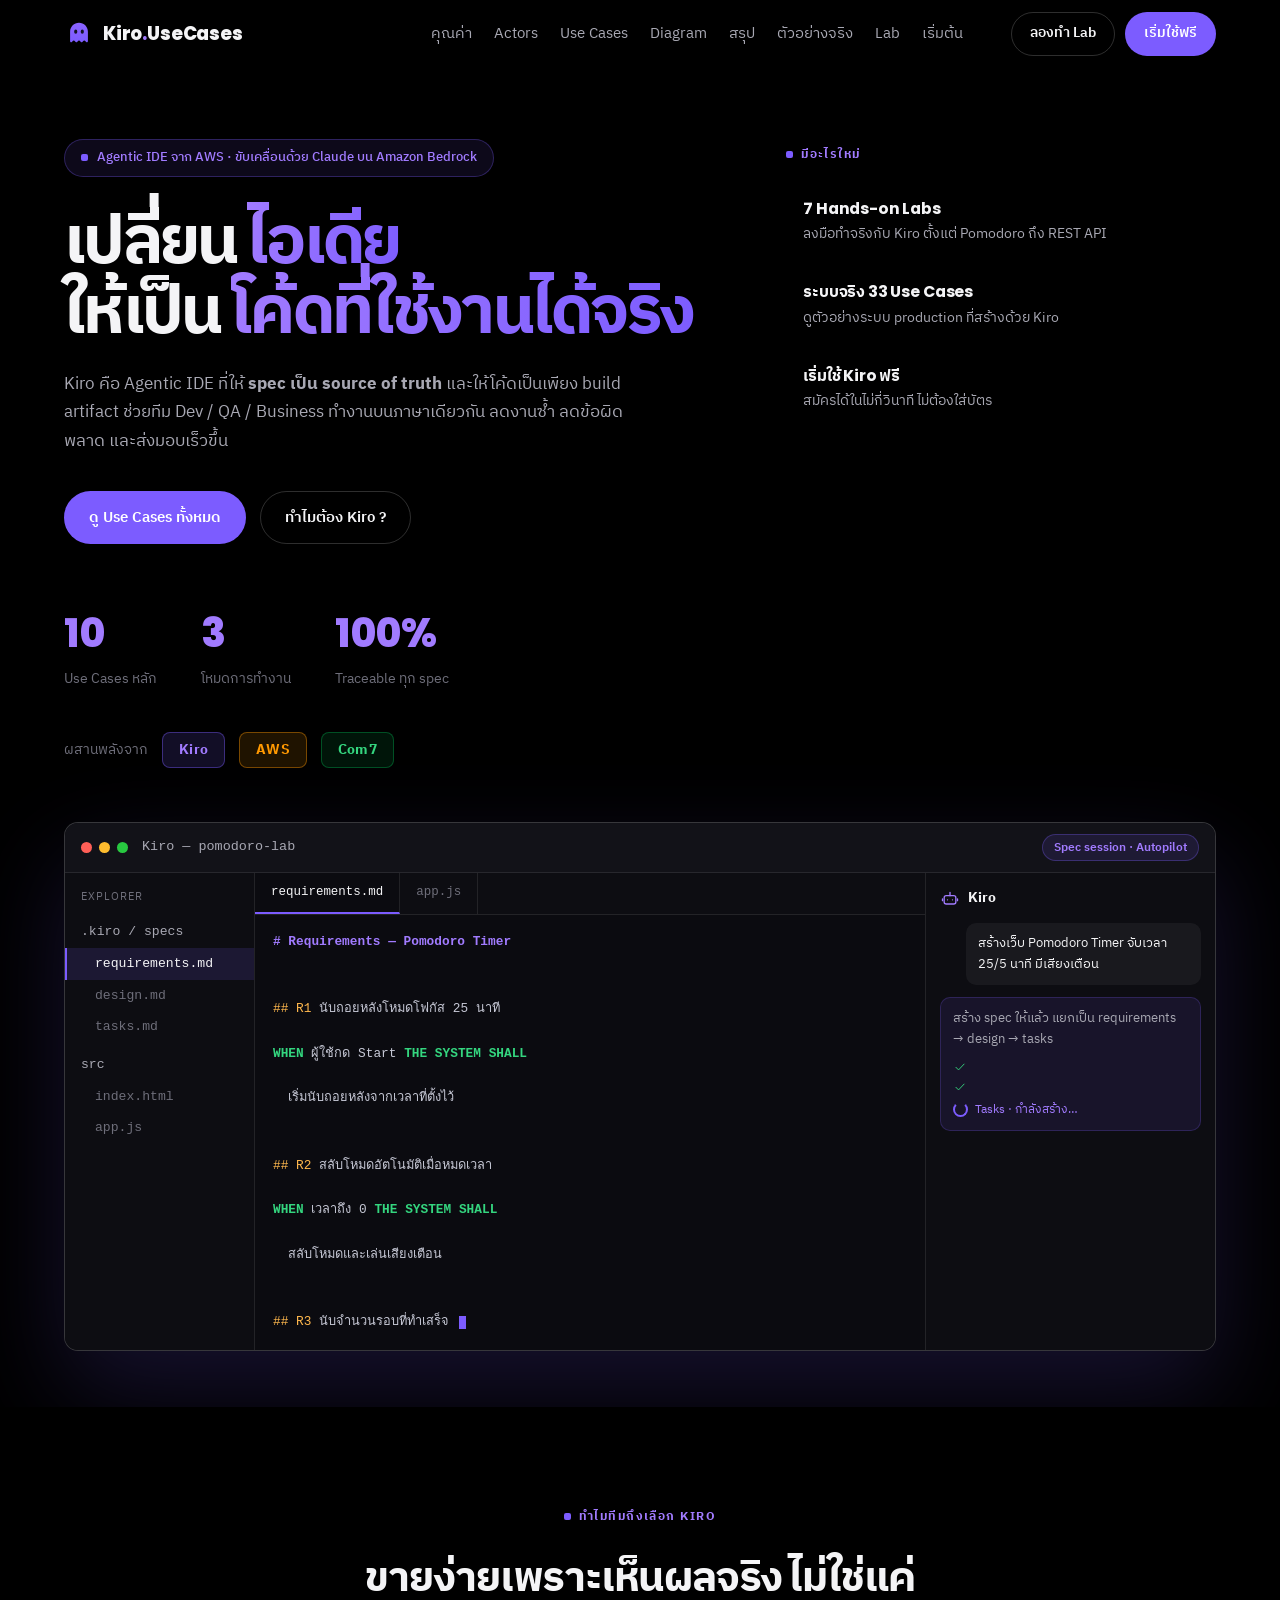
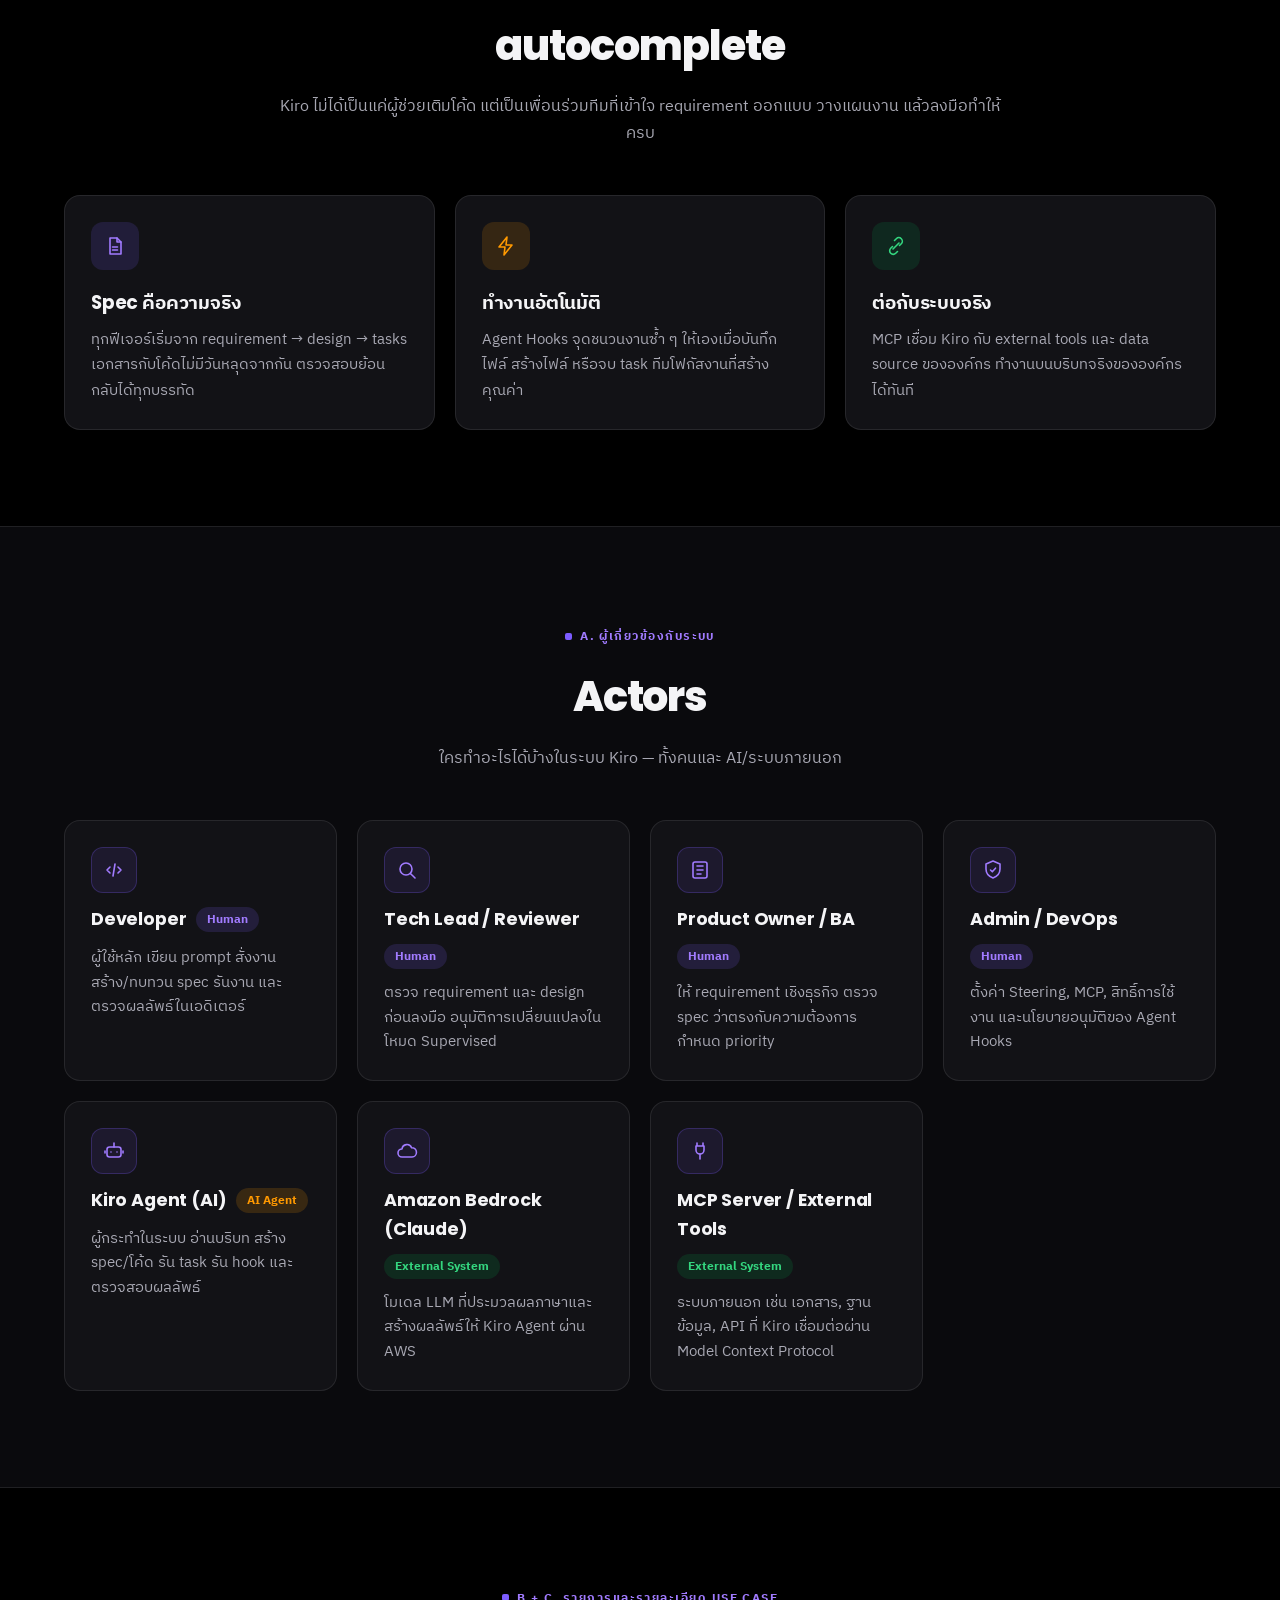
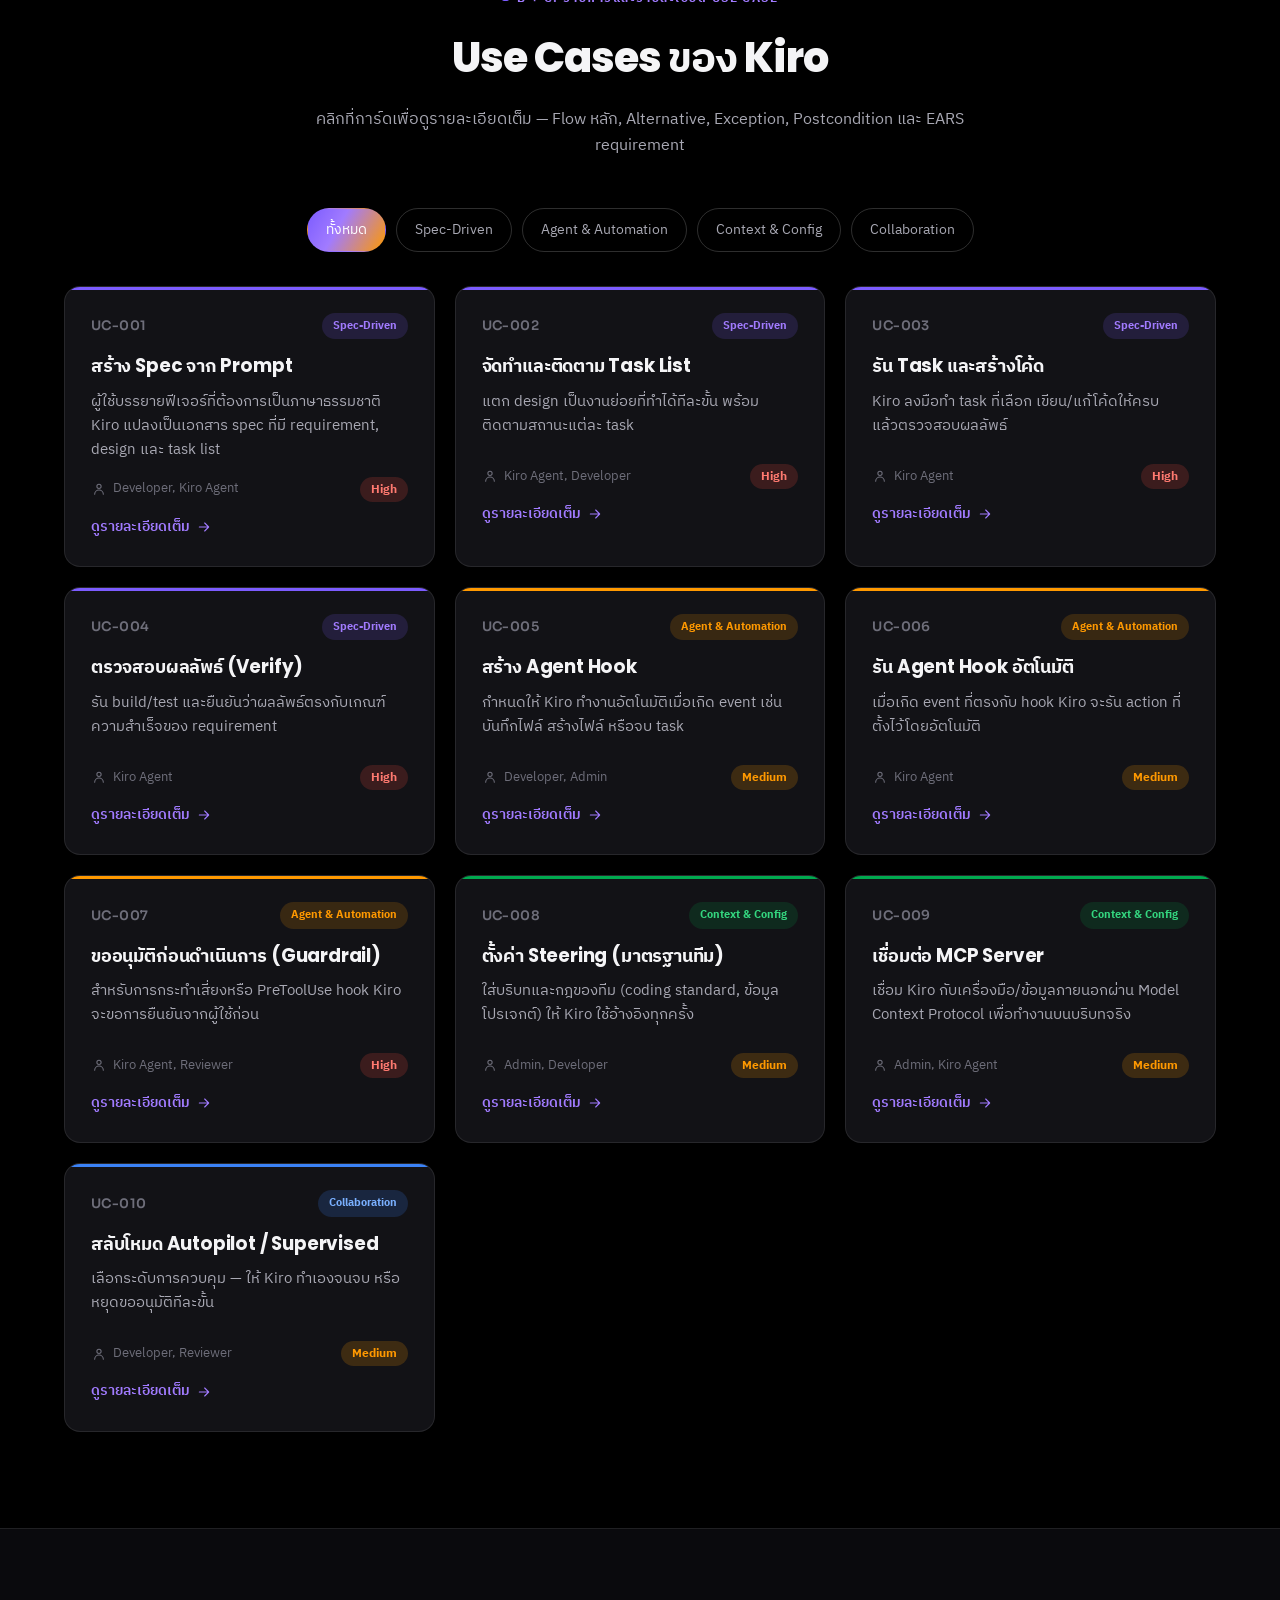
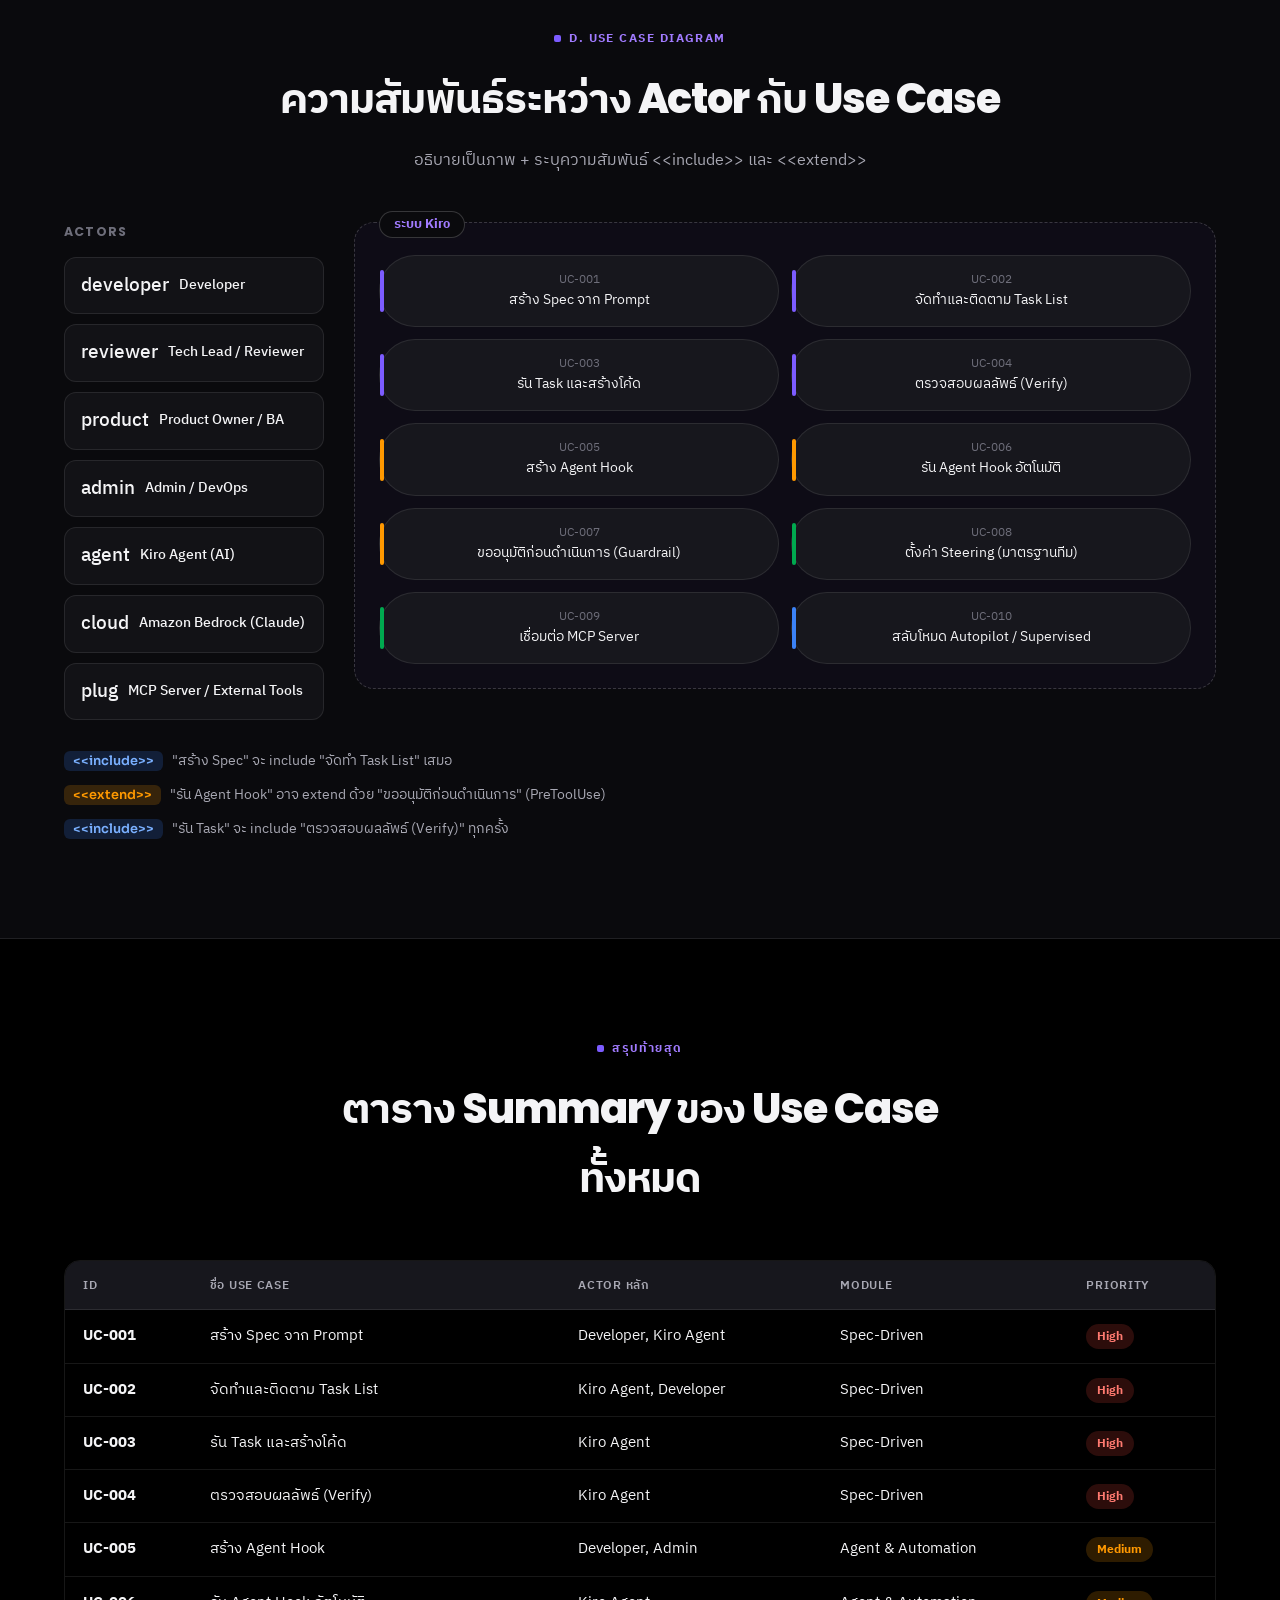
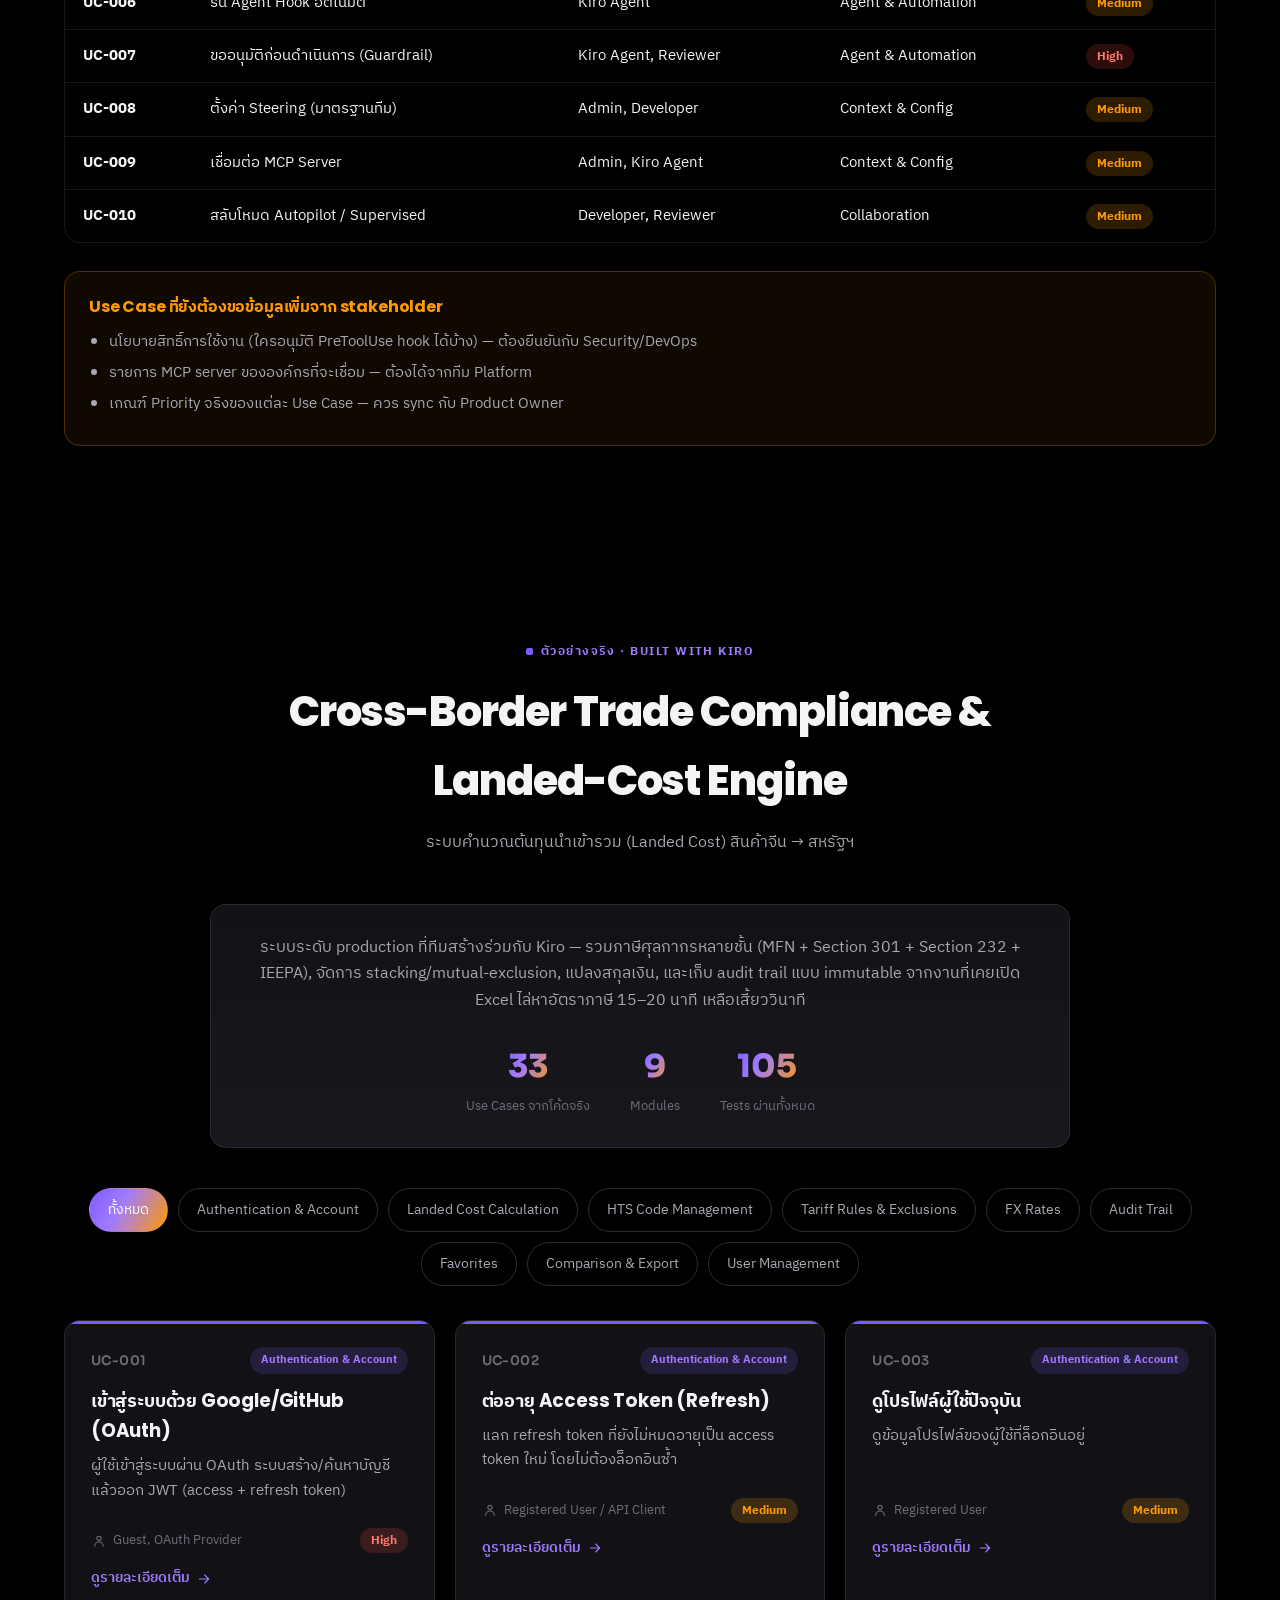
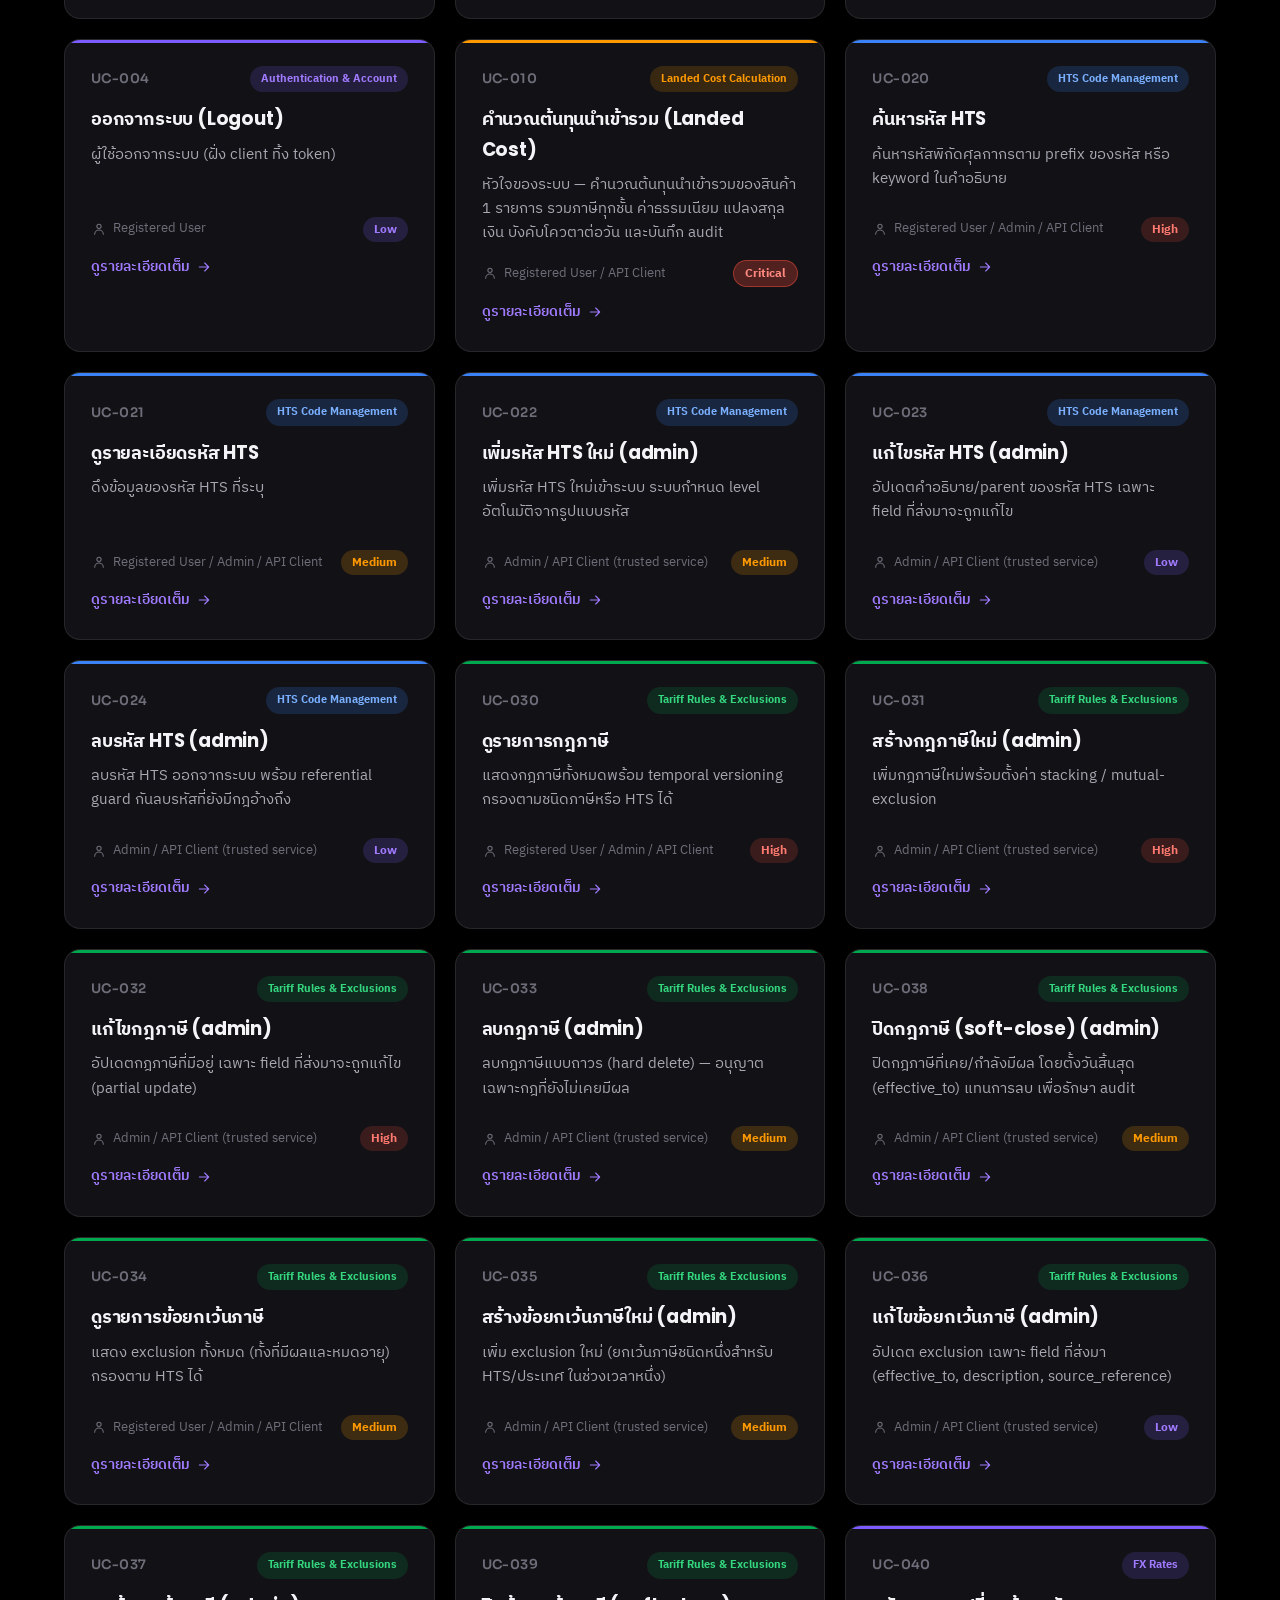
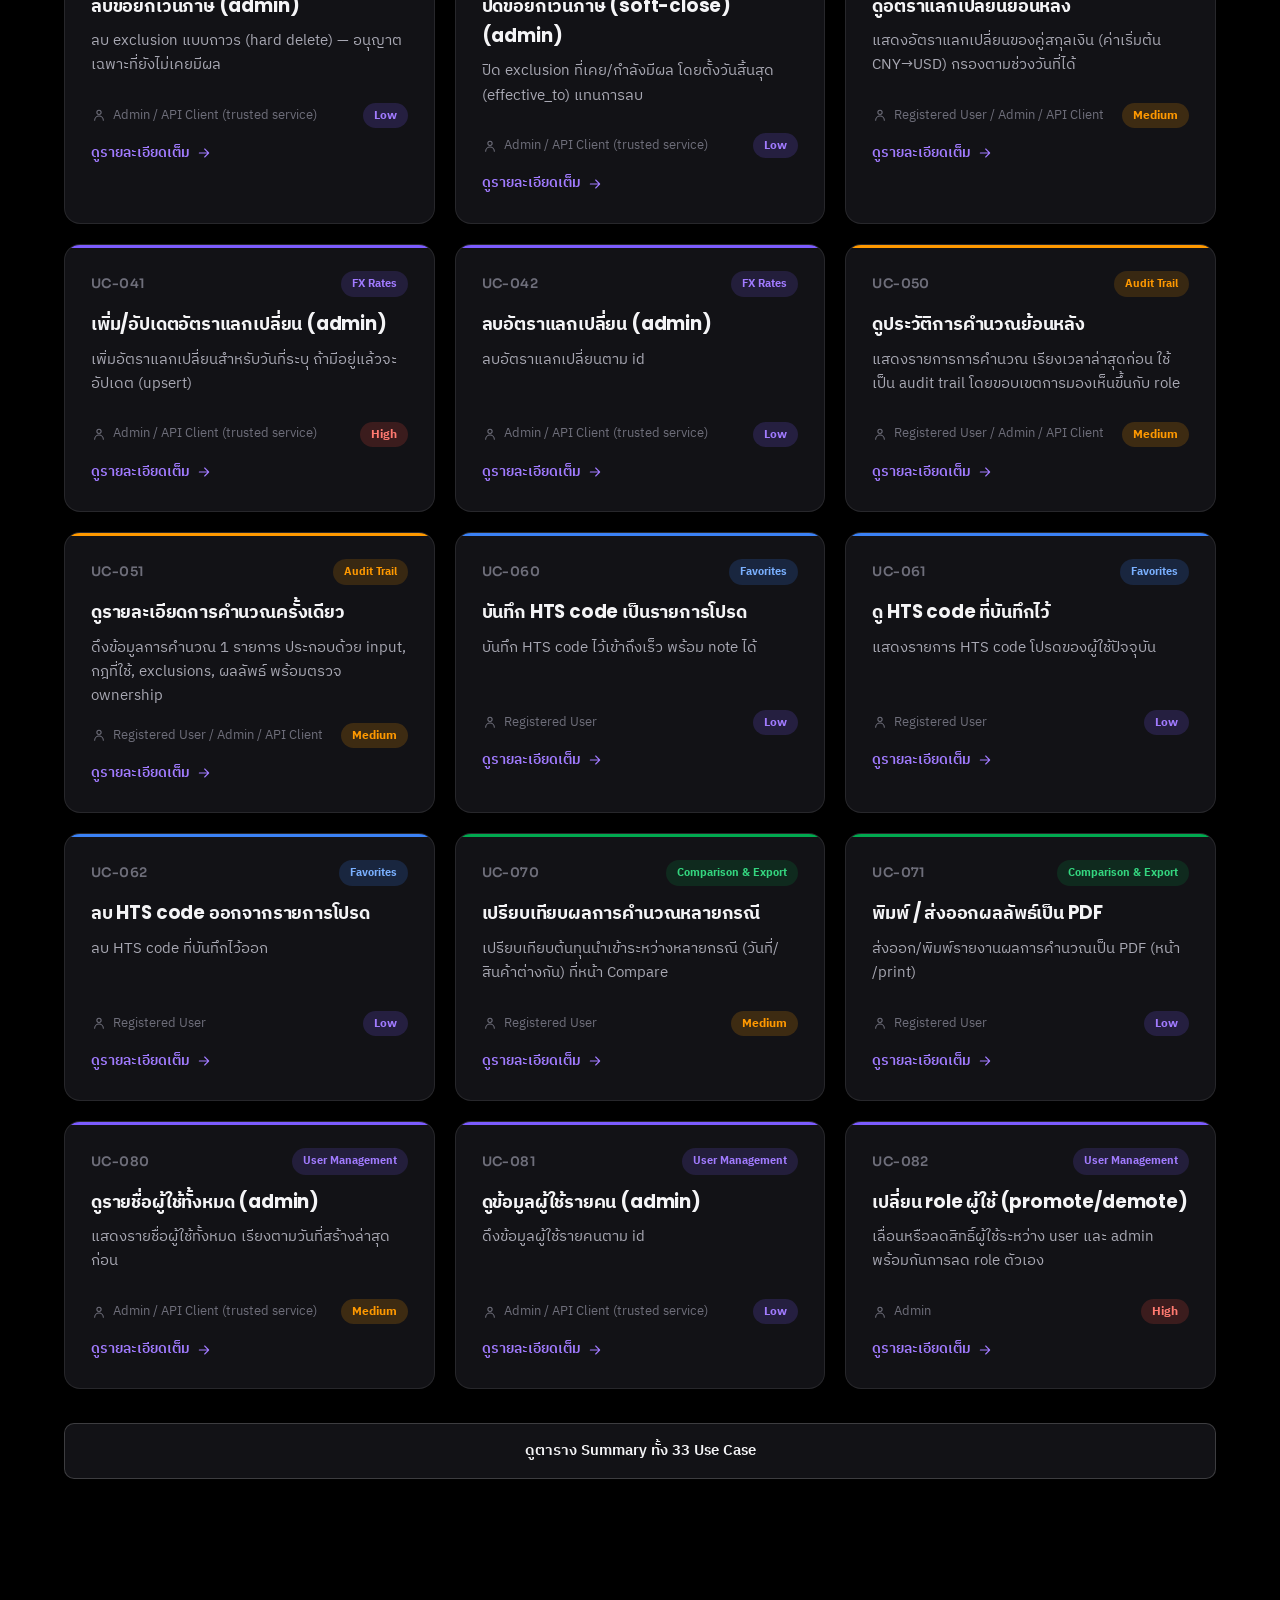
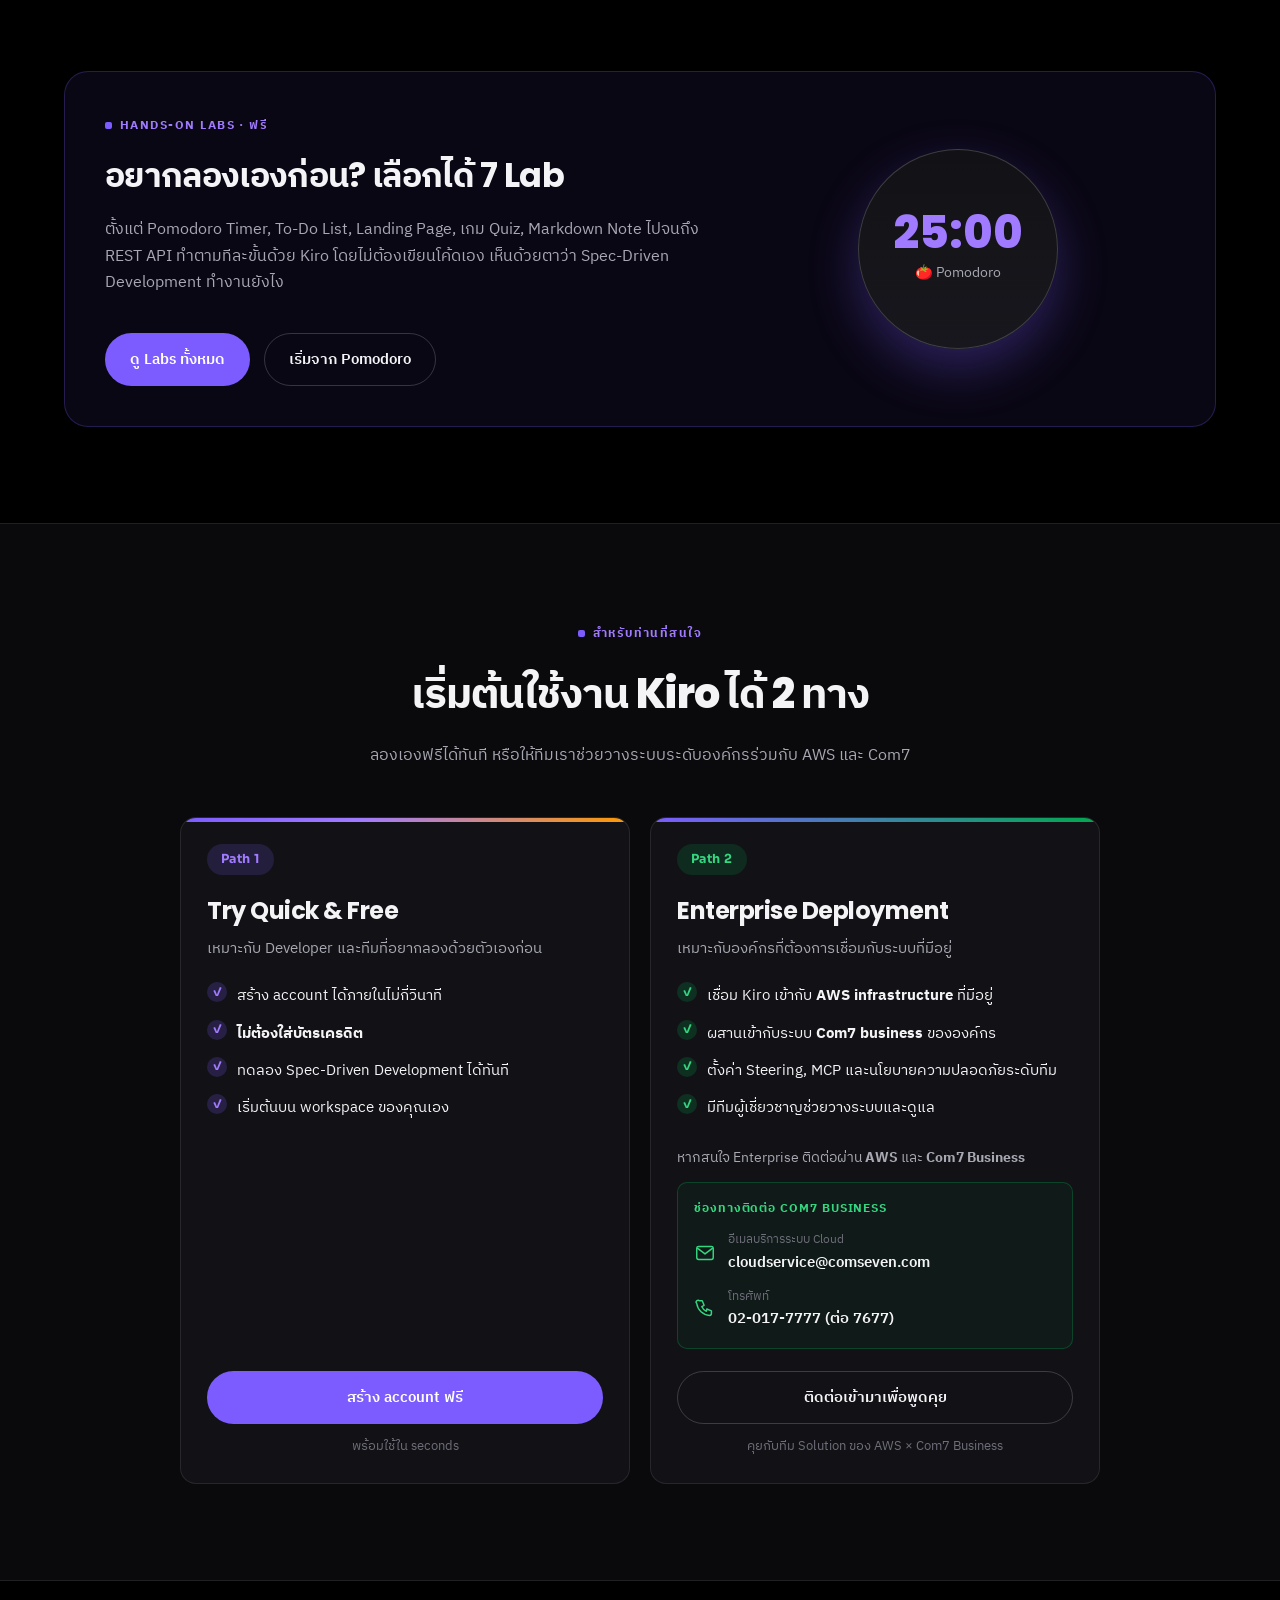
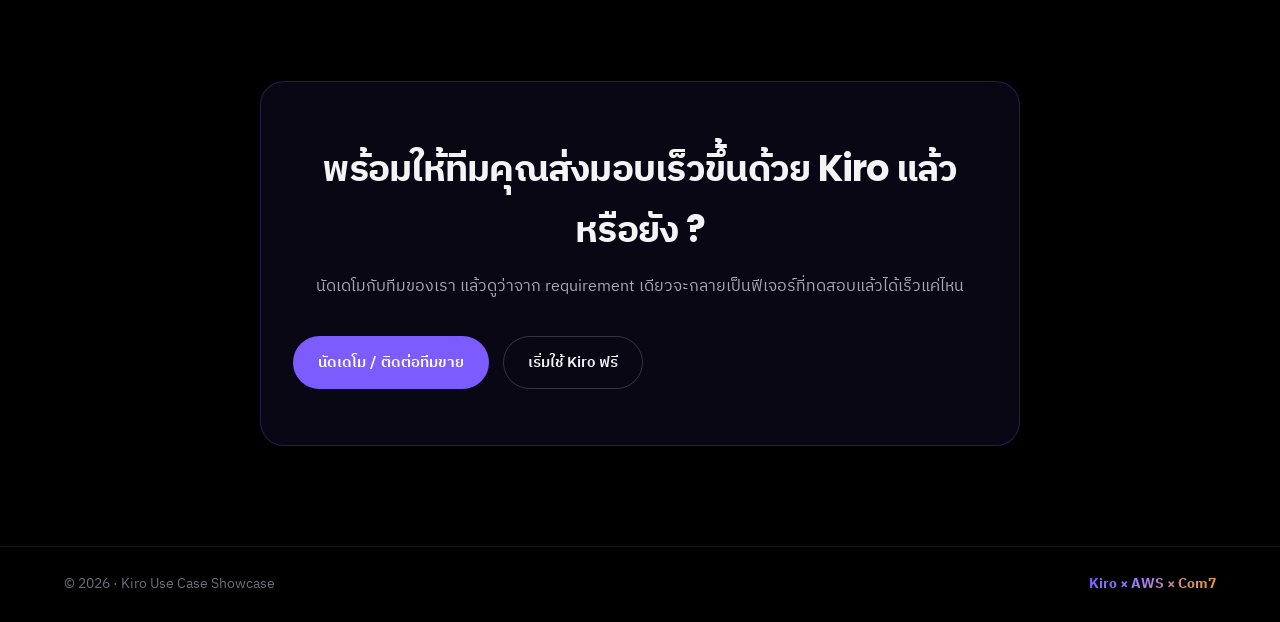
==== commit fa7396c8: "Add IDE mockup reveal effect and enhance metadata for SEO" ====
--- a/index.html
+++ b/index.html
@@ -5,6 +5,20 @@
 <meta name="viewport" content="width=device-width, initial-scale=1.0" />
 <title>Kiro Use Cases — Spec-Driven Development ที่ทีมคุณใช้ได้จริง</title>
 <meta name="description" content="รวม Use Case ของ Kiro — Agentic IDE จาก AWS ที่ทำงานบน Claude ผ่าน Amazon Bedrock เน้น Spec-Driven Development สำหรับทีม Dev / QA / Business" />
+<meta name="theme-color" content="#7c5cff" />
+<meta name="color-scheme" content="dark" />
+<!-- Open Graph -->
+<meta property="og:type" content="website" />
+<meta property="og:site_name" content="Kiro Use Cases" />
+<meta property="og:title" content="Kiro Use Cases — Spec-Driven Development ที่ทีมคุณใช้ได้จริง" />
+<meta property="og:description" content="รวม Use Case ของ Kiro, ระบบจริง 33 Use Cases, และ Hands-on Labs — Agentic IDE จาก AWS ขับเคลื่อนด้วย Claude บน Amazon Bedrock" />
+<meta property="og:image" content="logo.svg" />
+<meta property="og:locale" content="th_TH" />
+<!-- Twitter -->
+<meta name="twitter:card" content="summary" />
+<meta name="twitter:title" content="Kiro Use Cases — Spec-Driven Development" />
+<meta name="twitter:description" content="Use Cases ของ Kiro + ระบบจริง 33 UC + Hands-on Labs สำหรับทีม Dev / QA / Business" />
+<meta name="twitter:image" content="logo.svg" />
 <link rel="preconnect" href="https://fonts.googleapis.com" />
 <link rel="preconnect" href="https://fonts.gstatic.com" crossorigin />
 <link href="https://fonts.googleapis.com/css2?family=IBM+Plex+Sans+Thai:wght@400;500;600;700&family=Poppins:wght@400;500;600;700;800;900&family=Sora:wght@400;500;600;700;800&display=swap" rel="stylesheet" />
@@ -108,7 +122,7 @@
   </div>
 
   <!-- IDE mockup -->
-  <div class="container">
+  <div class="container ide-wrap">
     <div class="ide-mock" aria-hidden="true">
       <div class="ide-bar">
         <span class="ide-dots"><i></i><i></i><i></i></span>
@@ -379,8 +393,8 @@
     <h2>พร้อมให้ทีมคุณส่งมอบเร็วขึ้นด้วย Kiro แล้วหรือยัง ?</h2>
     <p>นัดเดโมกับทีมของเรา แล้วดูว่าจาก requirement เดียวจะกลายเป็นฟีเจอร์ที่ทดสอบแล้วได้เร็วแค่ไหน</p>
     <div class="hero-cta">
-      <a href="#top" class="btn btn-primary">นัดเดโม / ติดต่อทีมขาย</a>
-      <a href="#usecases" class="btn btn-ghost">ทบทวน Use Cases อีกครั้ง</a>
+      <a href="mailto:cloudservice@comseven.com?subject=สนใจใช้งาน Kiro (Enterprise)" class="btn btn-primary">นัดเดโม / ติดต่อทีมขาย</a>
+      <a href="https://kiro.dev/" target="_blank" rel="noopener" class="btn btn-ghost">เริ่มใช้ Kiro ฟรี</a>
     </div>
   </div>
 </section>
--- a/styles.css
+++ b/styles.css
@@ -152,11 +152,25 @@
 .stat { display: flex; flex-direction: column; align-items: flex-start; }
 
 /* ---------- IDE mockup ---------- */
+.ide-wrap { perspective: 1600px; }
 .ide-mock {
   margin-top: 54px; border-radius: 14px; overflow: hidden;
   border: 1px solid var(--border-strong);
   background: #0b0b10;
   box-shadow: 0 40px 100px rgba(124, 92, 255, 0.18), 0 20px 60px rgba(0, 0, 0, 0.6);
+  transform-style: preserve-3d;
+  transform: perspective(1600px) rotateX(14deg) translateY(50px) scale(0.97);
+  opacity: 0;
+  transition: transform 1s cubic-bezier(0.2, 0.7, 0.2, 1), opacity 0.9s ease;
+  will-change: transform, opacity;
+}
+.ide-mock.revealed {
+  transform: perspective(1600px) rotateX(0deg) translateY(0) scale(1);
+  opacity: 1;
+}
+@media (prefers-reduced-motion: reduce) {
+  .ide-mock { transition: opacity 0.4s ease; transform: none; }
+  .ide-mock.revealed { transform: none; }
 }
 .ide-bar {
   display: flex; align-items: center; gap: 14px; padding: 11px 16px;
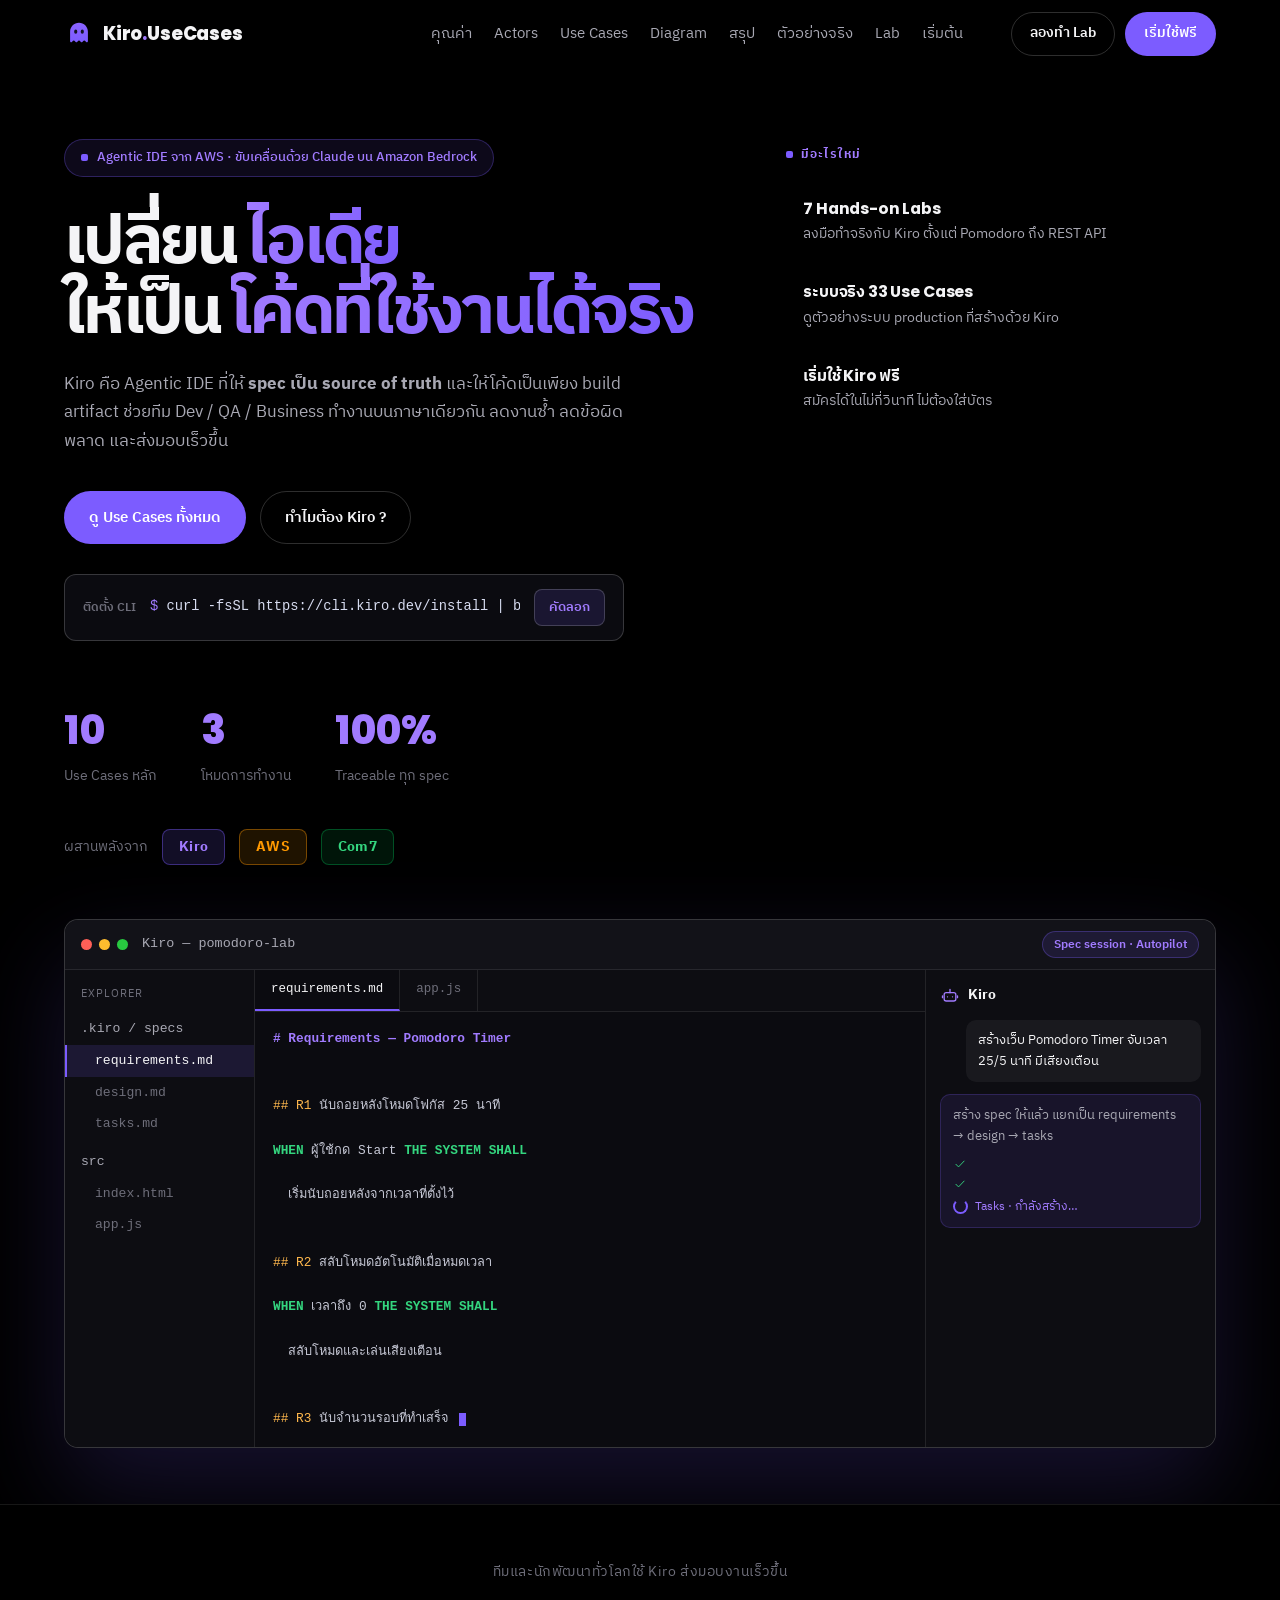
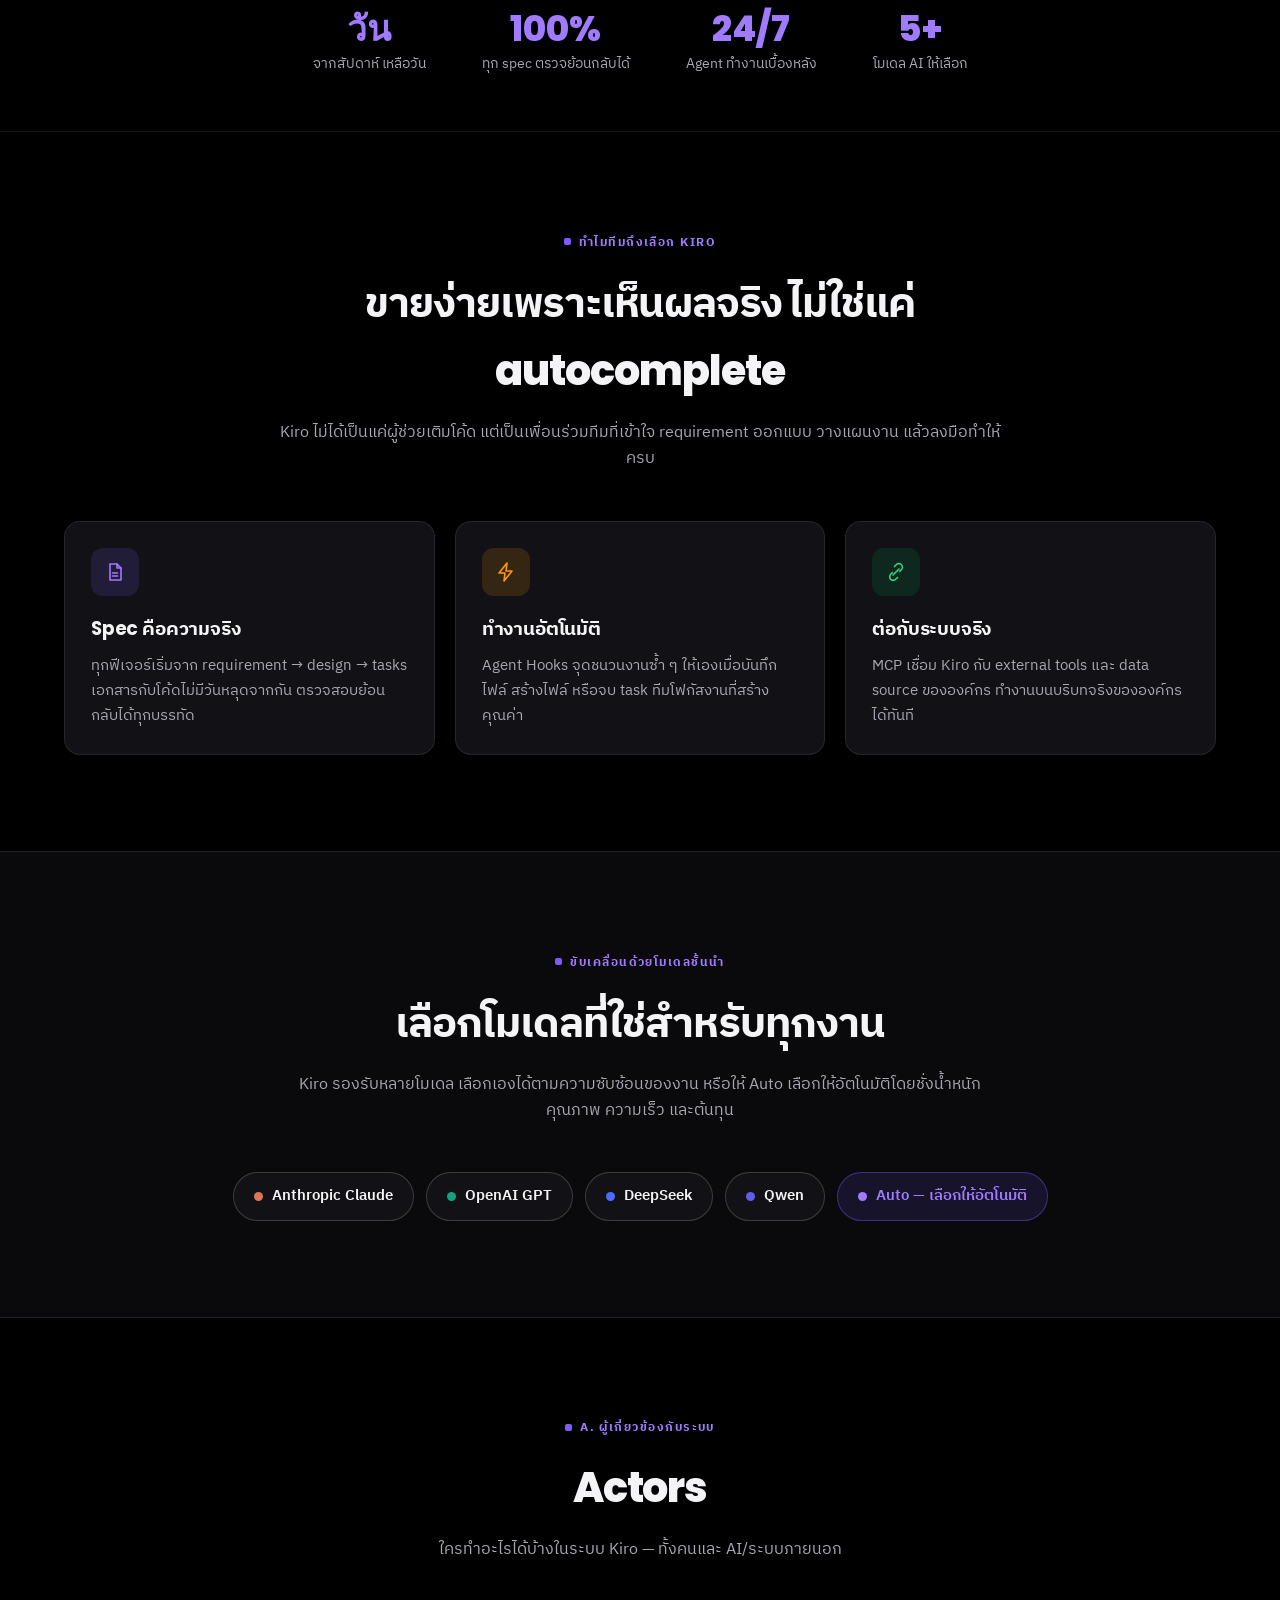
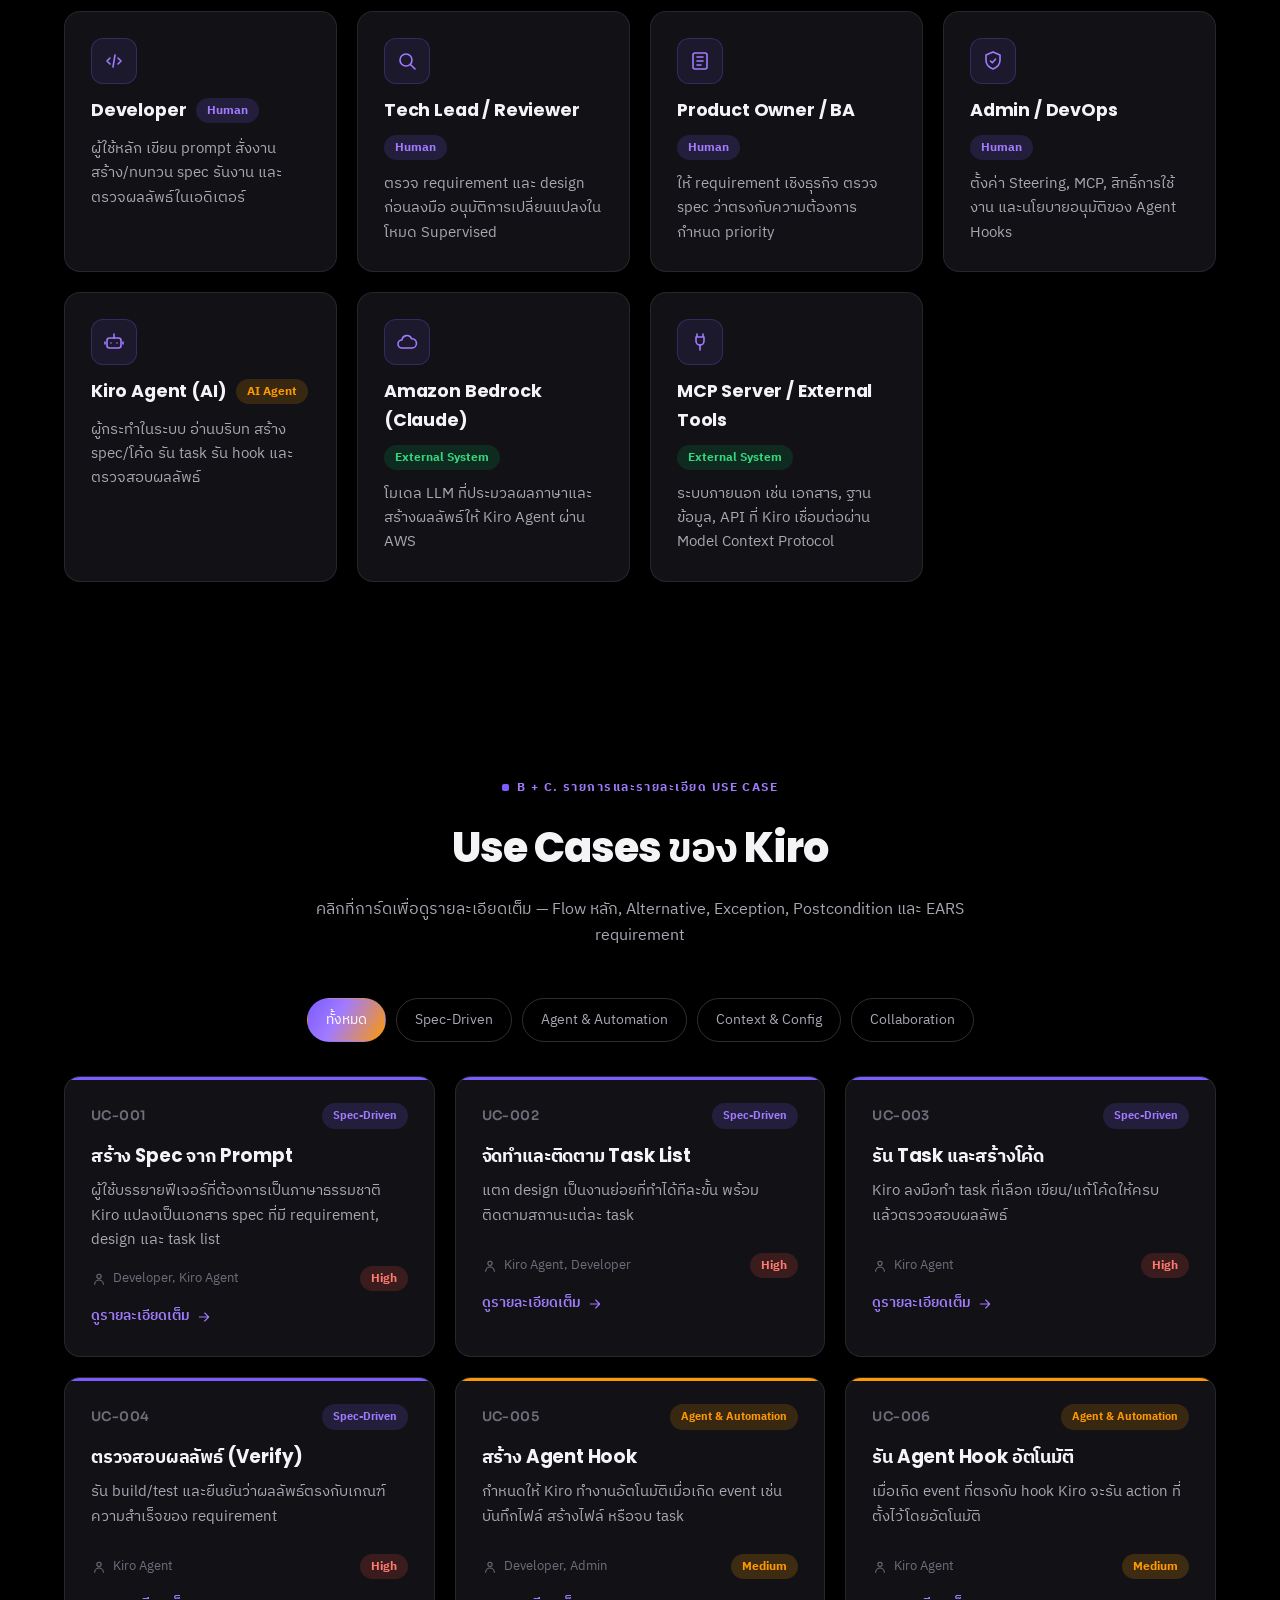
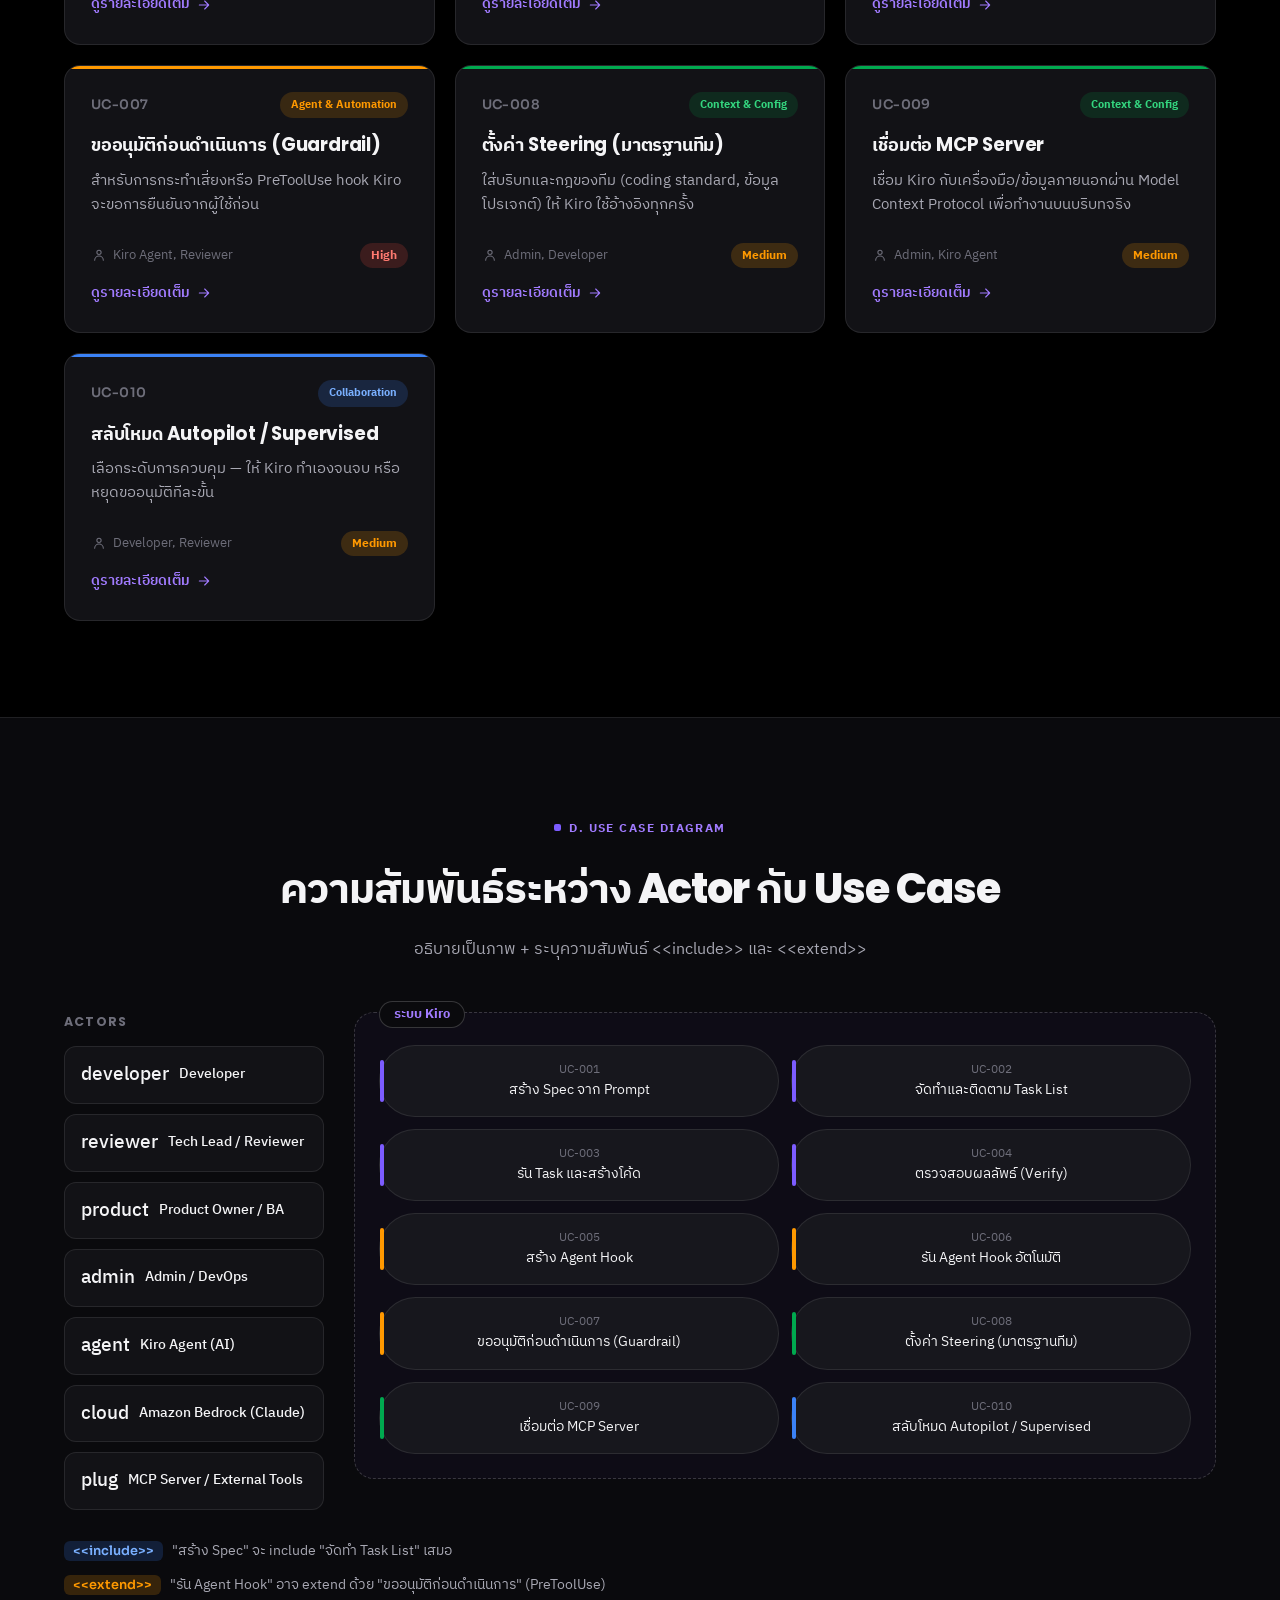
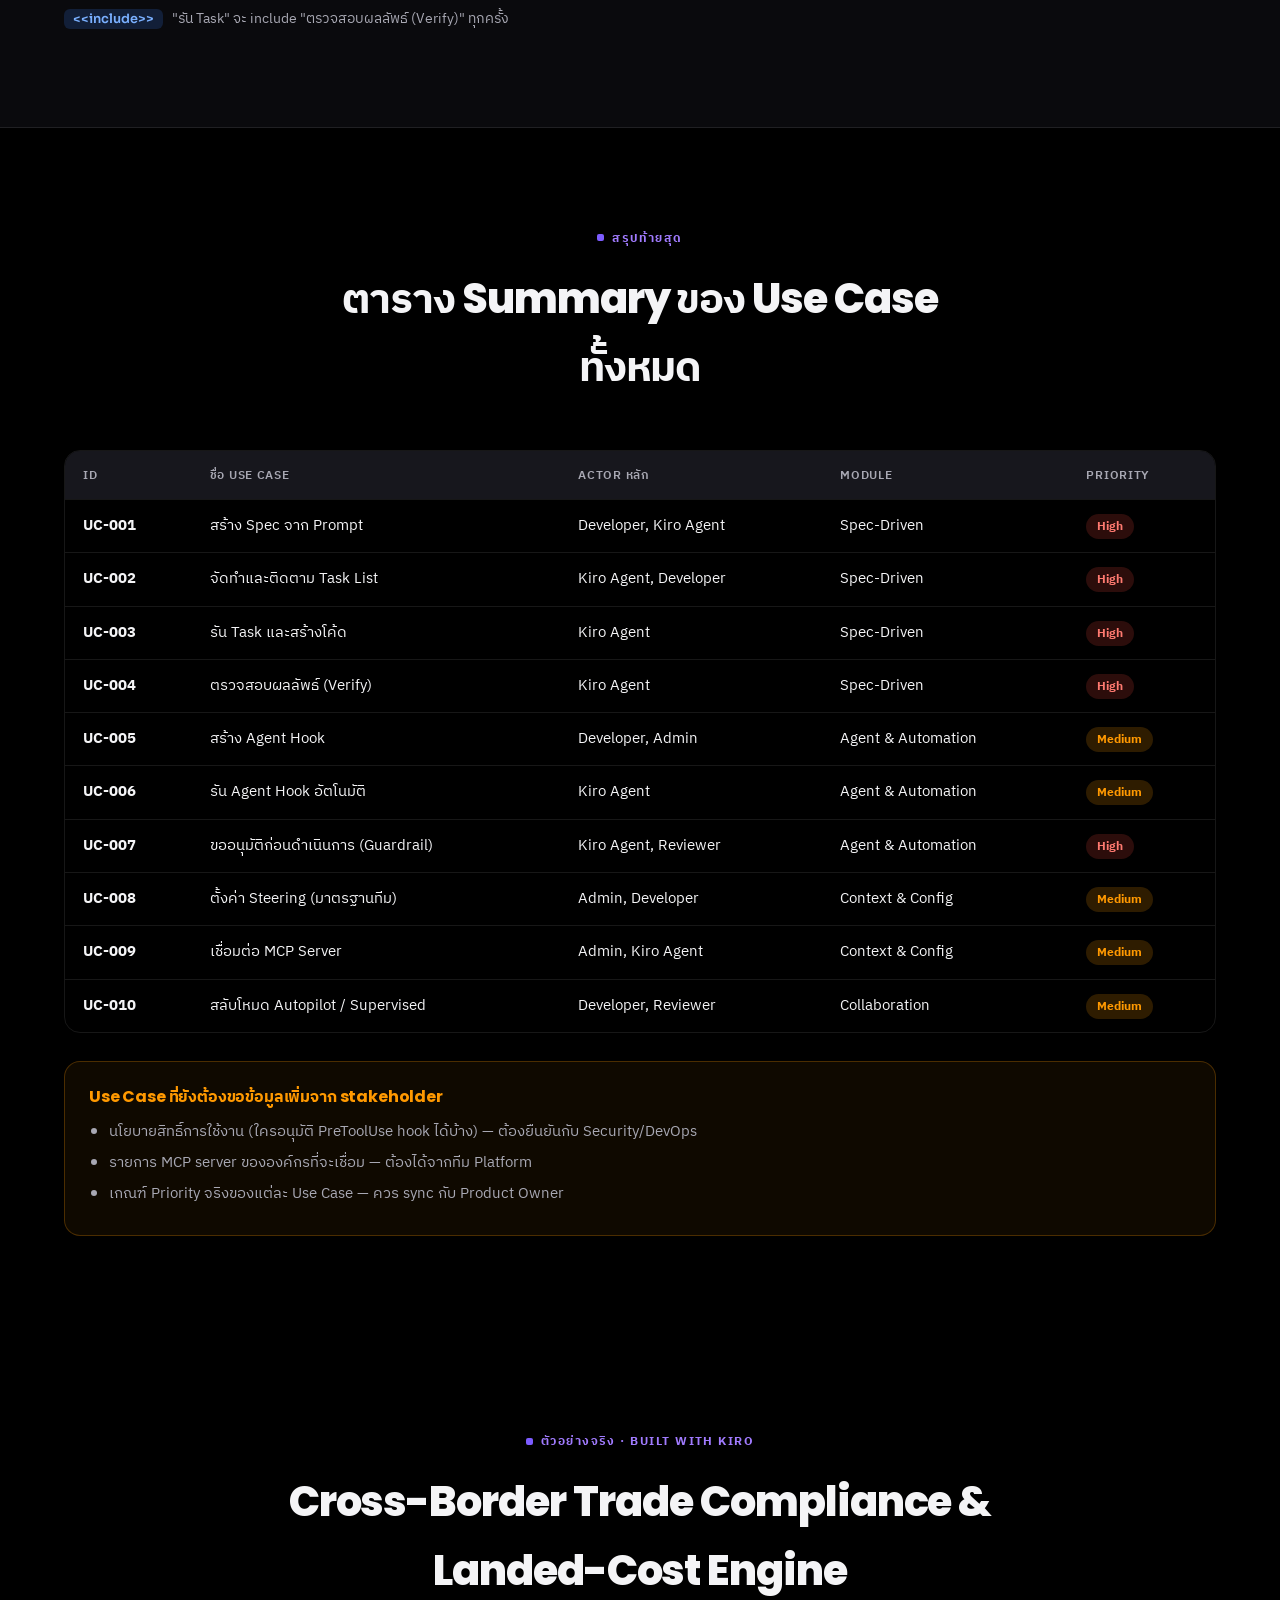
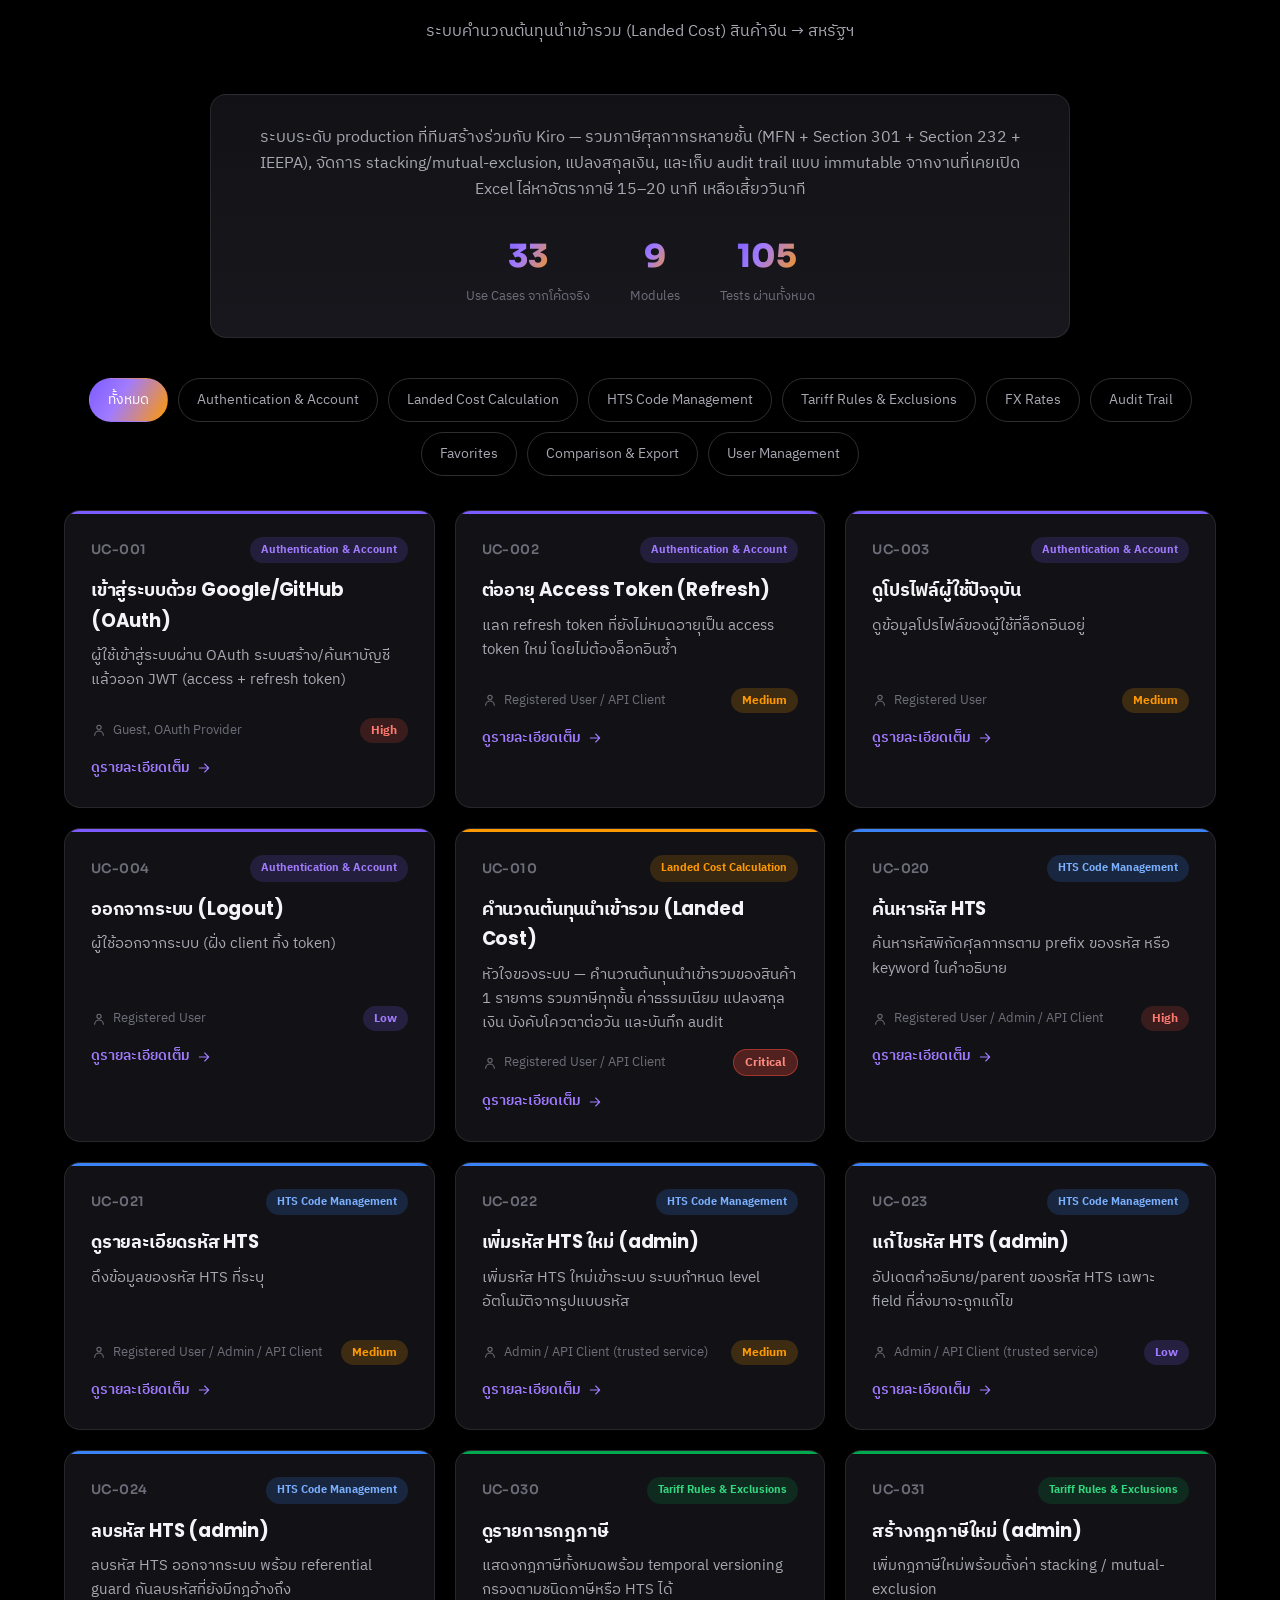
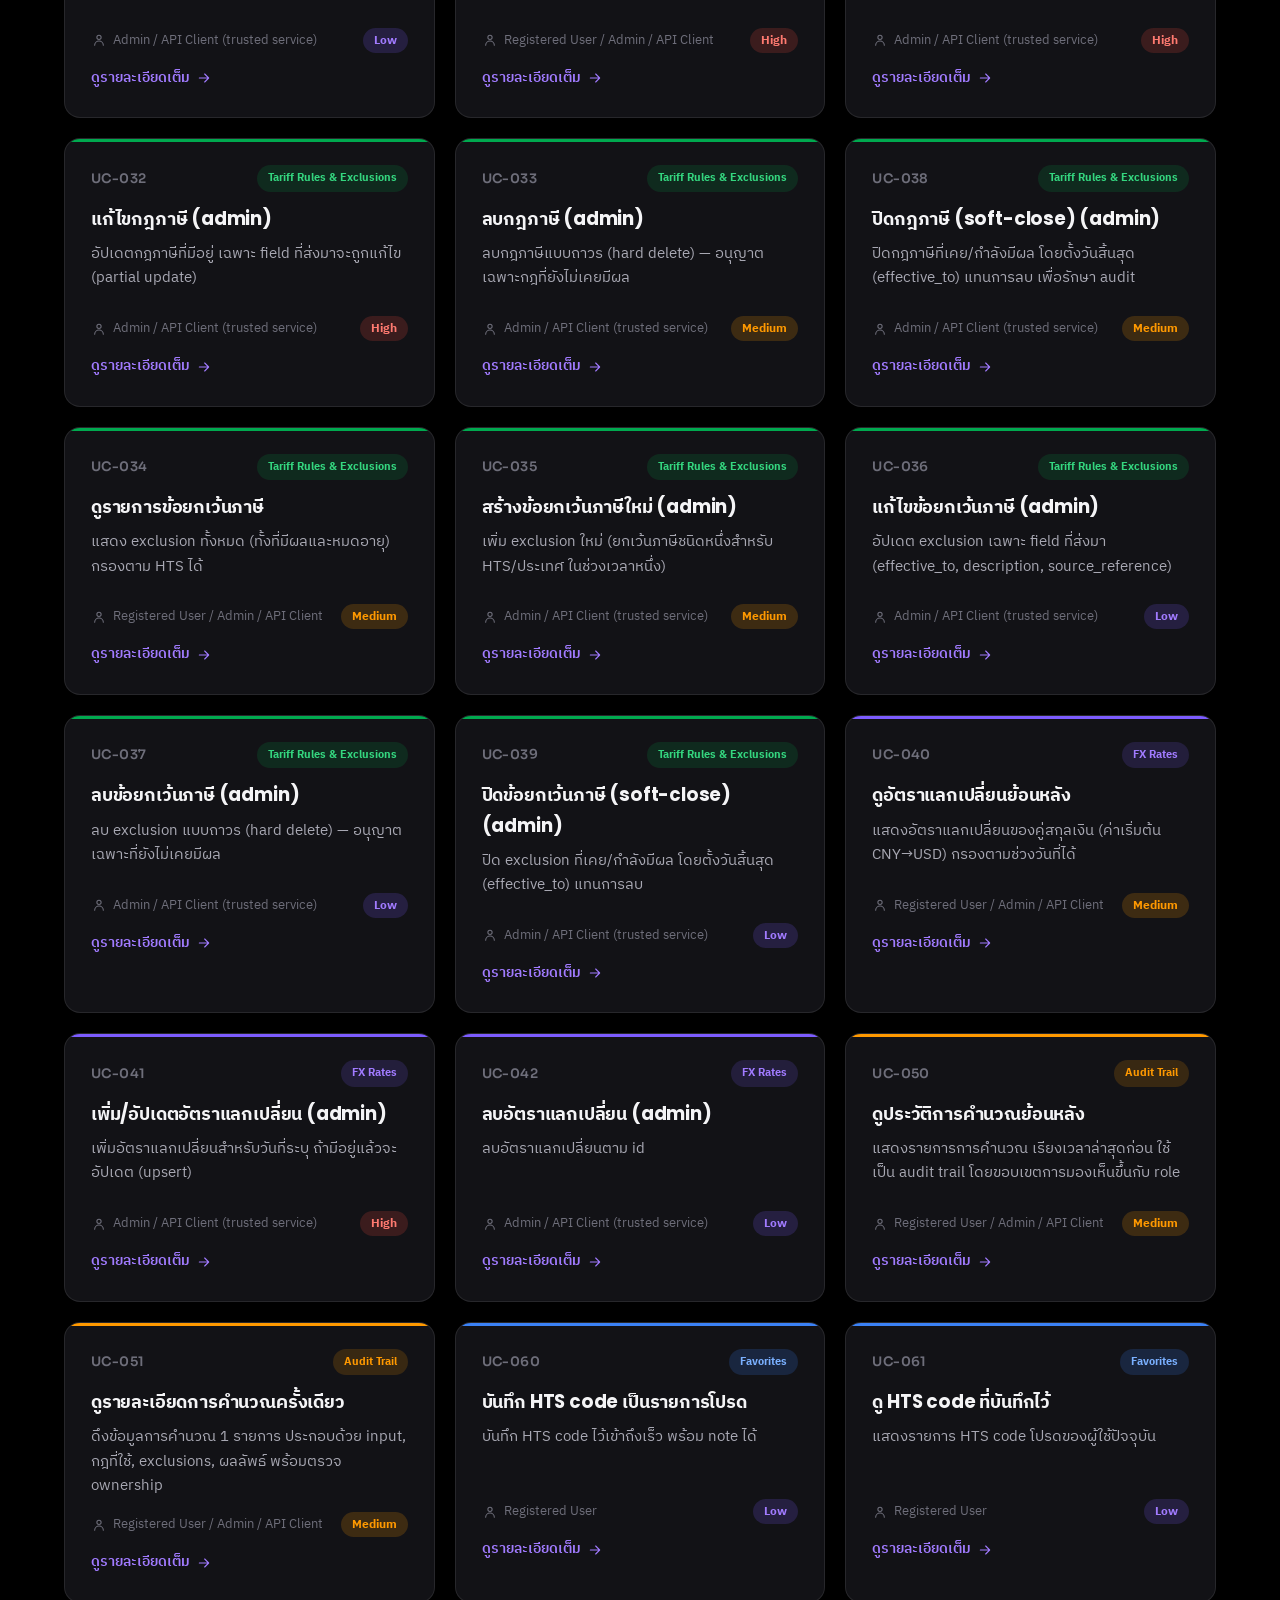
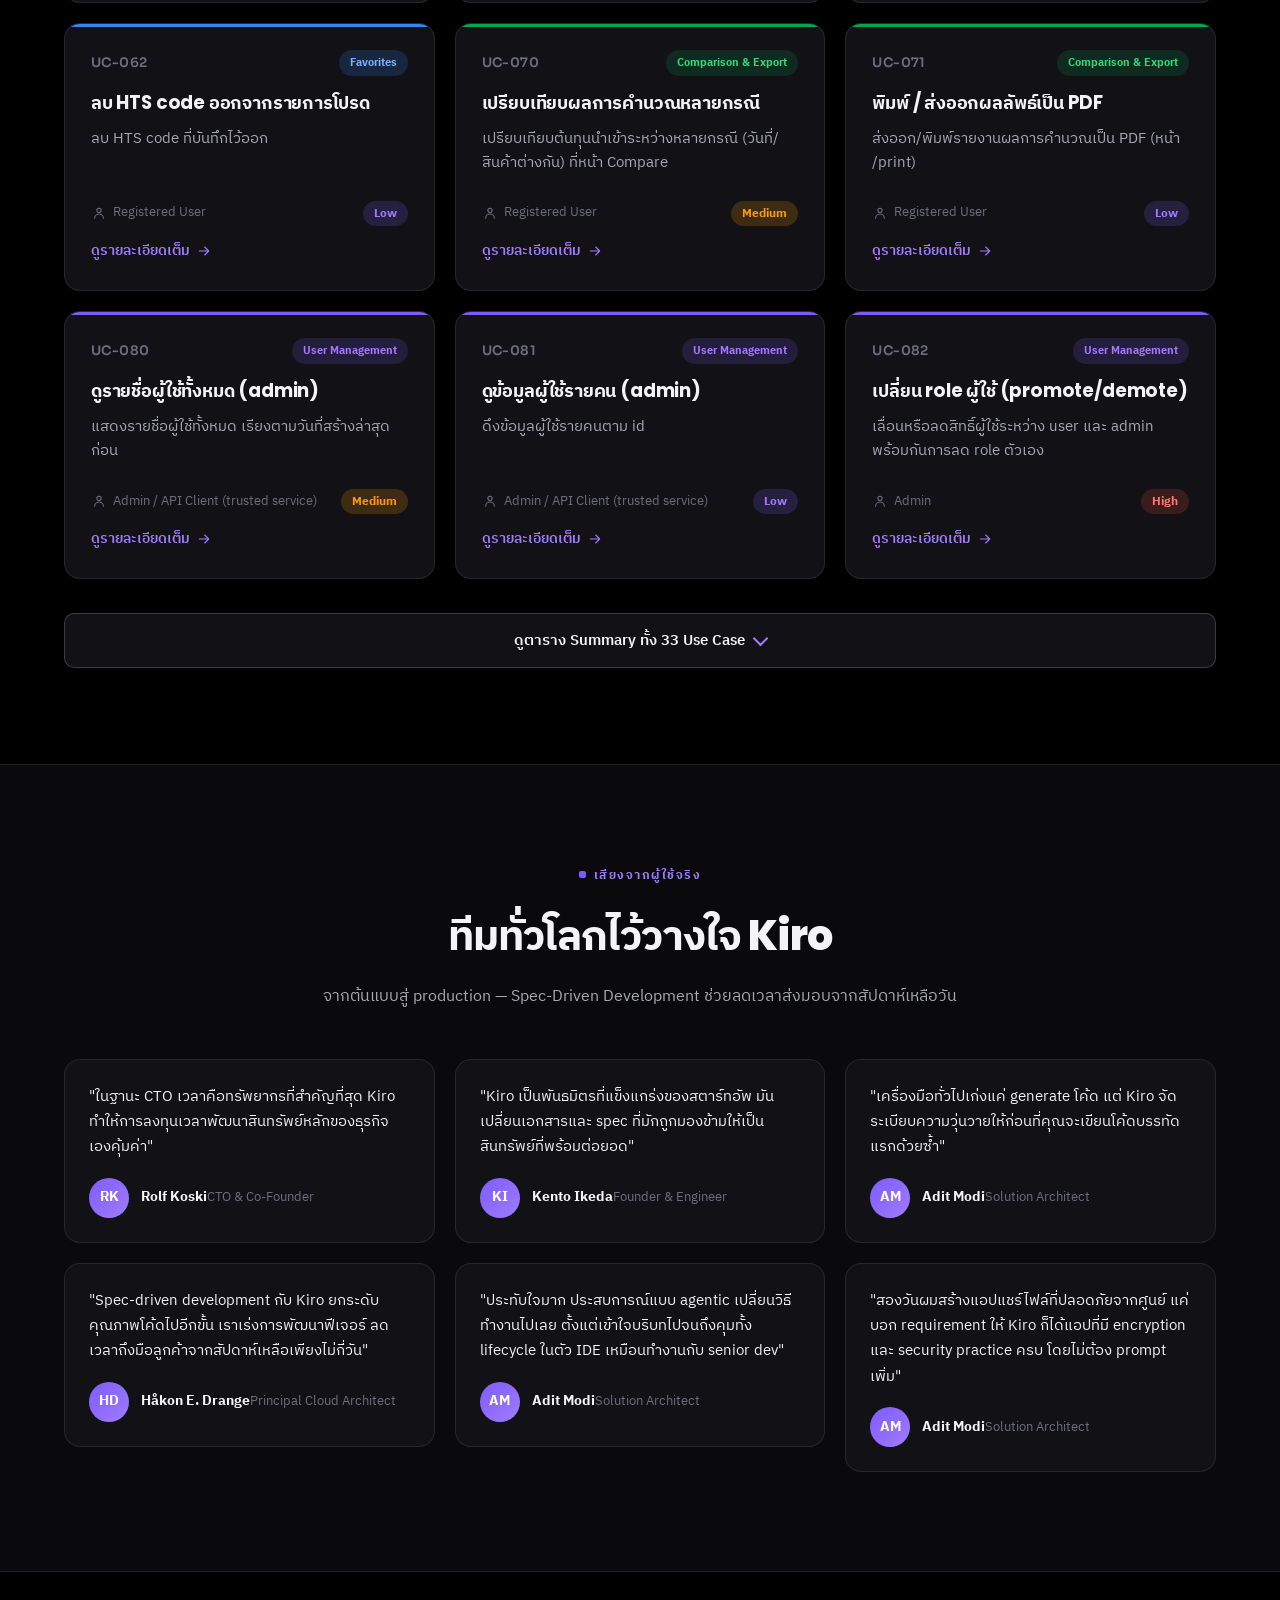
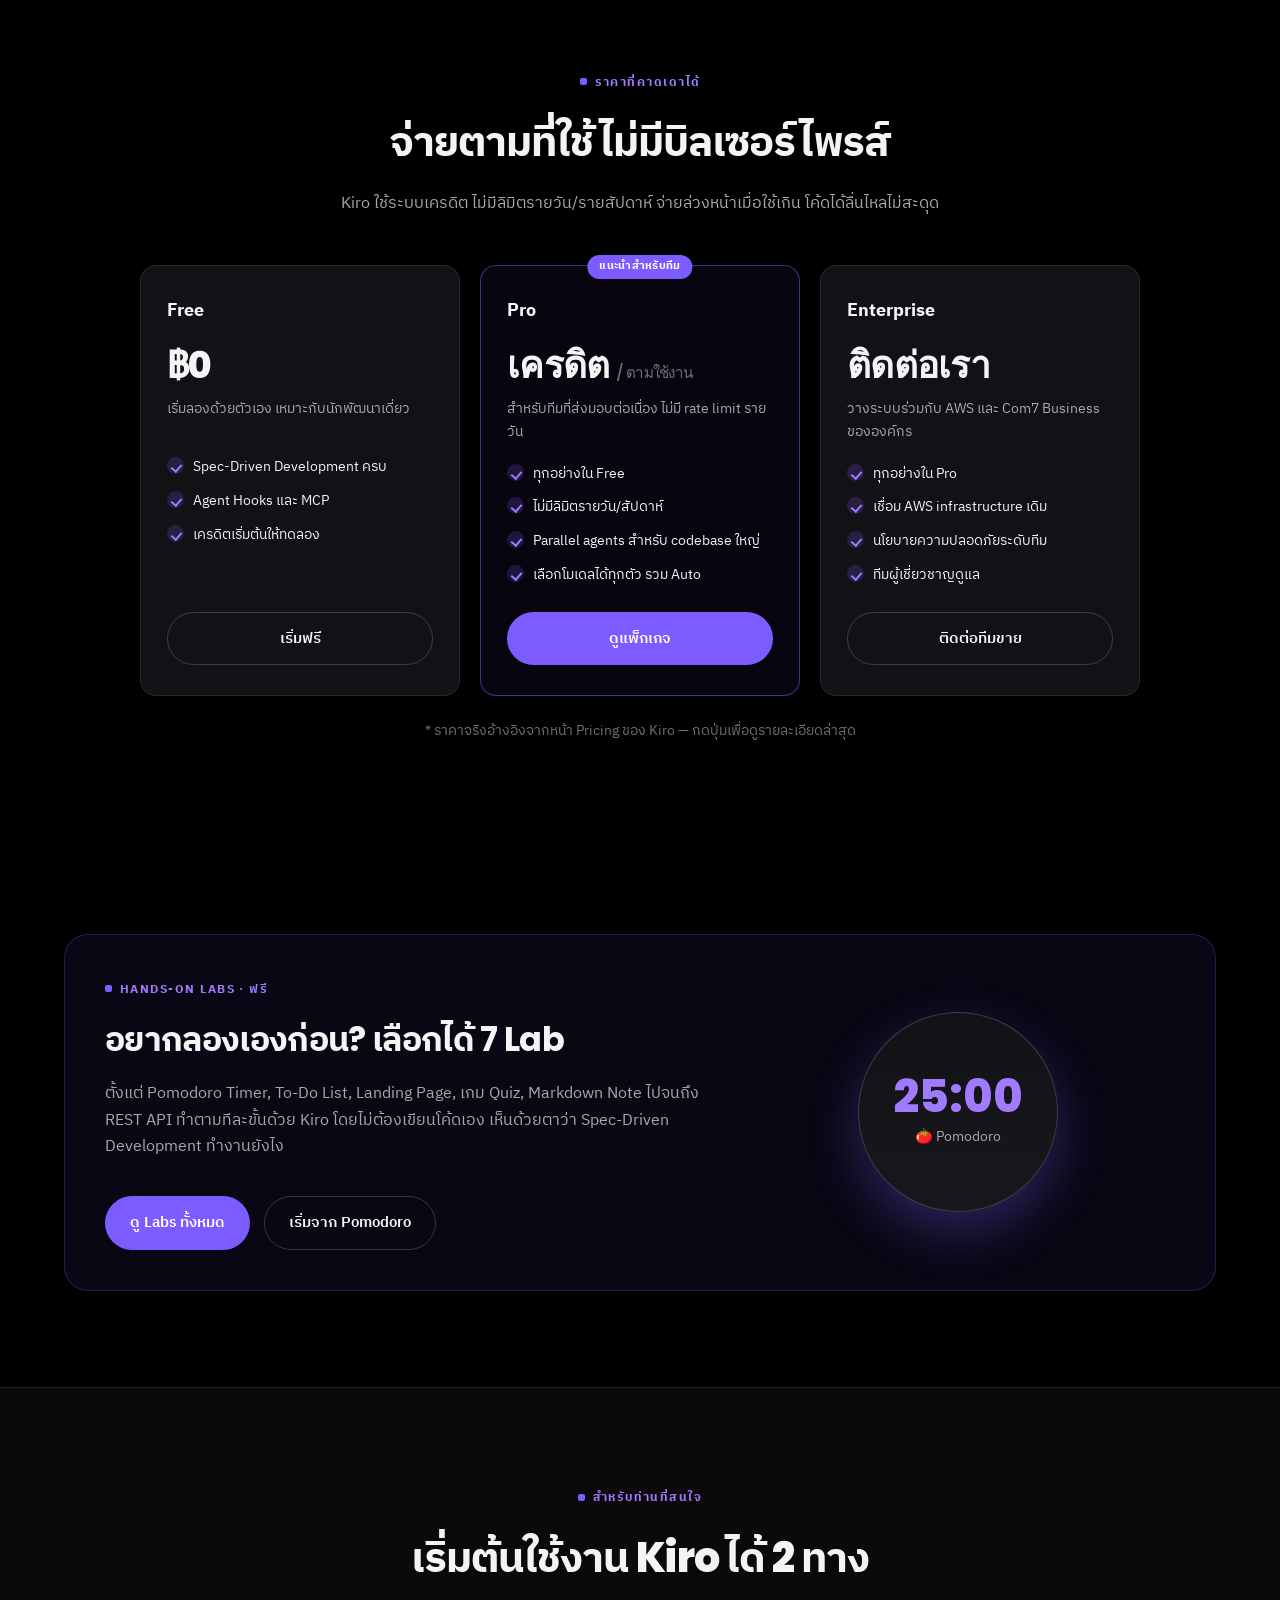
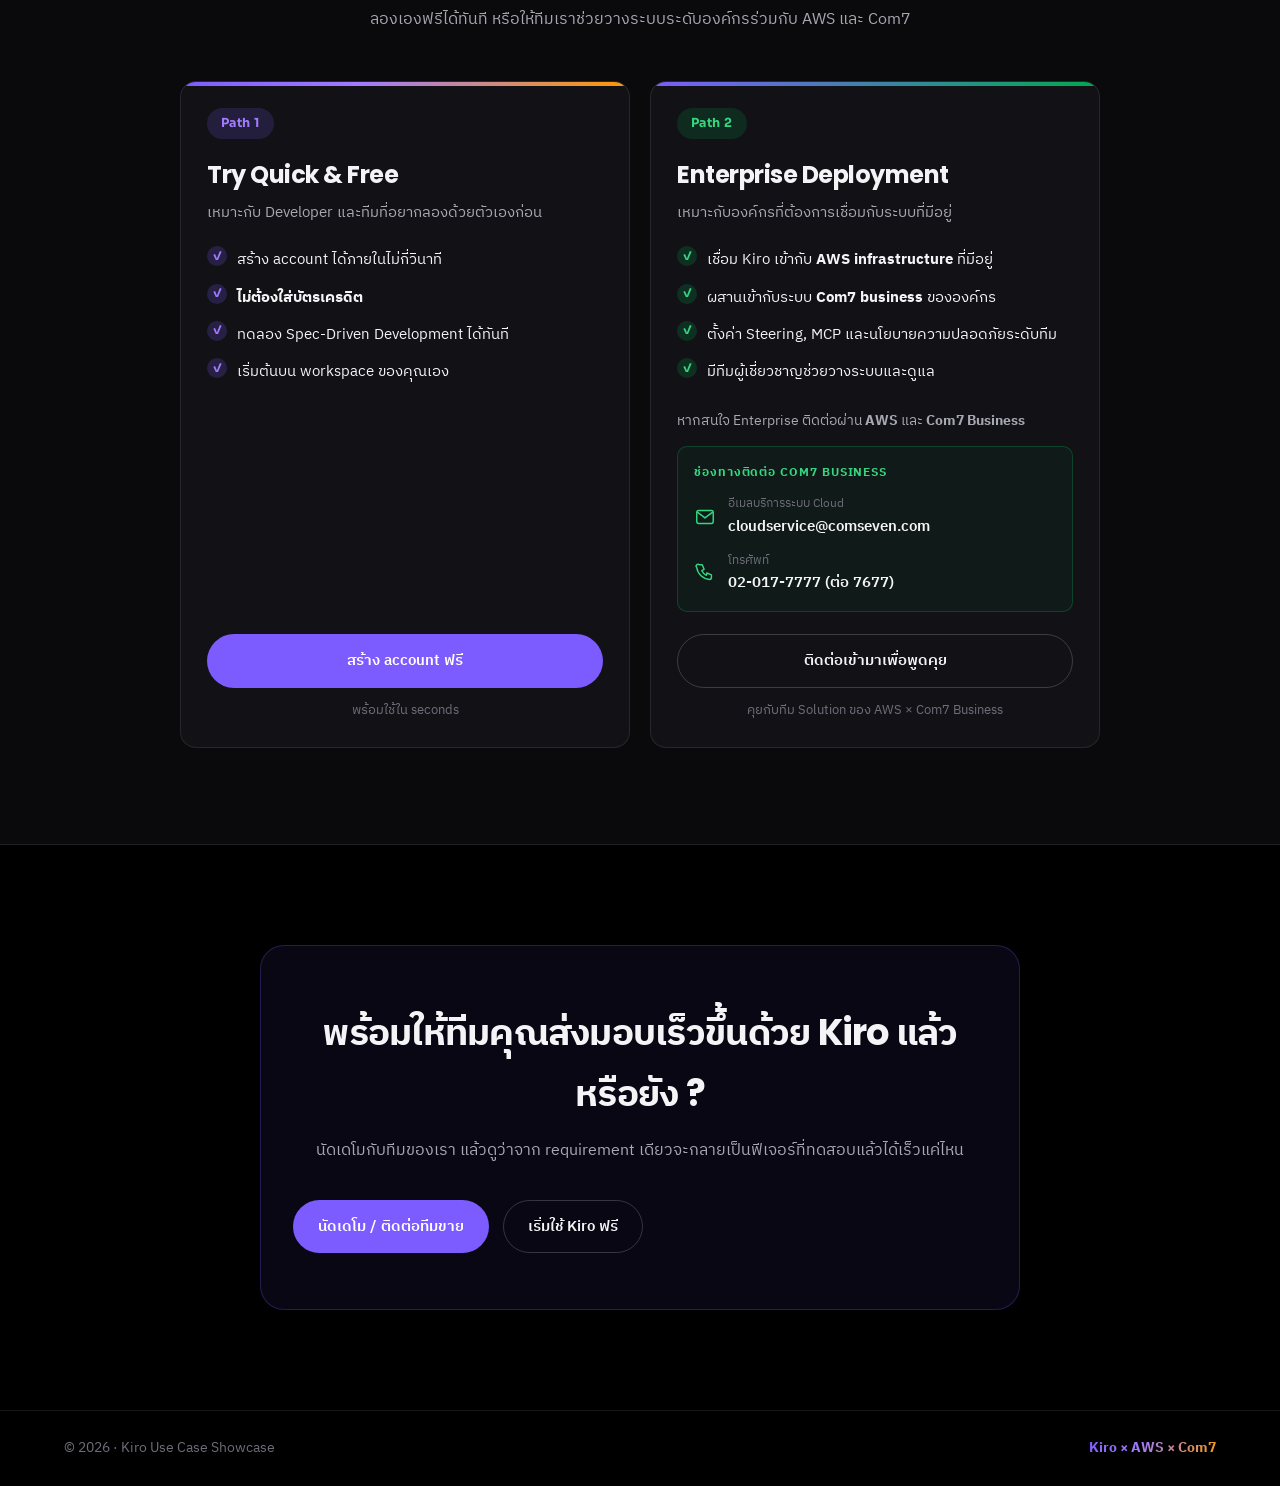
==== commit e04f29f6: "Add CLI installation feature with copy functionality and enhance trust section" ====
--- a/index.html
+++ b/index.html
@@ -85,6 +85,11 @@
       <div class="hero-cta">
         <a href="#usecases" class="btn btn-primary">ดู Use Cases ทั้งหมด</a>
         <a href="#value" class="btn btn-ghost">ทำไมต้อง Kiro ?</a>
+      </div>
+      <div class="install-bar">
+        <span class="install-label">ติดตั้ง CLI</span>
+        <code class="install-code" id="installCode"><span class="prmpt">$</span> curl -fsSL https://cli.kiro.dev/install | bash</code>
+        <button class="install-copy" id="installCopy" type="button"><span data-icon="check" style="display:none"></span>คัดลอก</button>
       </div>
     </div>
 
@@ -173,6 +178,19 @@
   </div>
 </section>
 
+<!-- ===== Trust strip ===== -->
+<section class="trust">
+  <div class="container">
+    <p class="trust-head">ทีมและนักพัฒนาทั่วโลกใช้ Kiro ส่งมอบงานเร็วขึ้น</p>
+    <div class="trust-stats">
+      <div class="trust-stat"><div class="trust-num">วัน</div><div class="trust-lbl">จากสัปดาห์ เหลือวัน</div></div>
+      <div class="trust-stat"><div class="trust-num">100%</div><div class="trust-lbl">ทุก spec ตรวจย้อนกลับได้</div></div>
+      <div class="trust-stat"><div class="trust-num">24/7</div><div class="trust-lbl">Agent ทำงานเบื้องหลัง</div></div>
+      <div class="trust-stat"><div class="trust-num">5+</div><div class="trust-lbl">โมเดล AI ให้เลือก</div></div>
+    </div>
+  </div>
+</section>
+
 <!-- ===== Value props ===== -->
 <section class="section" id="value">
   <div class="container">
@@ -201,8 +219,26 @@
   </div>
 </section>
 
+<!-- ===== Powered by models ===== -->
+<section class="section section-alt" id="models">
+  <div class="container">
+    <div class="section-head">
+      <span class="eyebrow">ขับเคลื่อนด้วยโมเดลชั้นนำ</span>
+      <h2>เลือกโมเดลที่ใช่สำหรับทุกงาน</h2>
+      <p class="section-desc">Kiro รองรับหลายโมเดล เลือกเองได้ตามความซับซ้อนของงาน หรือให้ Auto เลือกให้อัตโนมัติโดยชั่งน้ำหนักคุณภาพ ความเร็ว และต้นทุน</p>
+    </div>
+    <div class="models-row">
+      <span class="model-chip"><span class="dot" style="background:#d97757"></span> Anthropic Claude</span>
+      <span class="model-chip"><span class="dot" style="background:#10a37f"></span> OpenAI GPT</span>
+      <span class="model-chip"><span class="dot" style="background:#4d6bfe"></span> DeepSeek</span>
+      <span class="model-chip"><span class="dot" style="background:#615ced"></span> Qwen</span>
+      <span class="model-chip auto"><span class="dot" style="background:#a17bff"></span> Auto — เลือกให้อัตโนมัติ</span>
+    </div>
+  </div>
+</section>
+
 <!-- ===== Actors ===== -->
-<section class="section section-alt" id="actors">
+<section class="section" id="actors">
   <div class="container">
     <div class="section-head">
       <span class="eyebrow">A. ผู้เกี่ยวข้องกับระบบ</span>
@@ -307,6 +343,93 @@
         </table>
       </div>
     </details>
+  </div>
+</section>
+
+<!-- ===== Testimonials ===== -->
+<section class="section section-alt" id="testimonials">
+  <div class="container">
+    <div class="section-head">
+      <span class="eyebrow">เสียงจากผู้ใช้จริง</span>
+      <h2>ทีมทั่วโลกไว้วางใจ Kiro</h2>
+      <p class="section-desc">จากต้นแบบสู่ production — Spec-Driven Development ช่วยลดเวลาส่งมอบจากสัปดาห์เหลือวัน</p>
+    </div>
+    <div class="tst-grid">
+      <article class="tst-card">
+        <p class="tst-quote">"ในฐานะ CTO เวลาคือทรัพยากรที่สำคัญที่สุด Kiro ทำให้การลงทุนเวลาพัฒนาสินทรัพย์หลักของธุรกิจเองคุ้มค่า"</p>
+        <div class="tst-who"><span class="tst-avatar">RK</span><span><span class="tst-name">Rolf Koski</span><span class="tst-role">CTO &amp; Co-Founder</span></span></div>
+      </article>
+      <article class="tst-card">
+        <p class="tst-quote">"Spec-driven development กับ Kiro ยกระดับคุณภาพโค้ดไปอีกขั้น เราเร่งการพัฒนาฟีเจอร์ ลดเวลาถึงมือลูกค้าจากสัปดาห์เหลือเพียงไม่กี่วัน"</p>
+        <div class="tst-who"><span class="tst-avatar">HD</span><span><span class="tst-name">Håkon E. Drange</span><span class="tst-role">Principal Cloud Architect</span></span></div>
+      </article>
+      <article class="tst-card">
+        <p class="tst-quote">"Kiro เป็นพันธมิตรที่แข็งแกร่งของสตาร์ทอัพ มันเปลี่ยนเอกสารและ spec ที่มักถูกมองข้ามให้เป็นสินทรัพย์ที่พร้อมต่อยอด"</p>
+        <div class="tst-who"><span class="tst-avatar">KI</span><span><span class="tst-name">Kento Ikeda</span><span class="tst-role">Founder &amp; Engineer</span></span></div>
+      </article>
+      <article class="tst-card">
+        <p class="tst-quote">"ประทับใจมาก ประสบการณ์แบบ agentic เปลี่ยนวิธีทำงานไปเลย ตั้งแต่เข้าใจบริบทไปจนถึงคุมทั้ง lifecycle ในตัว IDE เหมือนทำงานกับ senior dev"</p>
+        <div class="tst-who"><span class="tst-avatar">AM</span><span><span class="tst-name">Adit Modi</span><span class="tst-role">Solution Architect</span></span></div>
+      </article>
+      <article class="tst-card">
+        <p class="tst-quote">"เครื่องมือทั่วไปเก่งแค่ generate โค้ด แต่ Kiro จัดระเบียบความวุ่นวายให้ก่อนที่คุณจะเขียนโค้ดบรรทัดแรกด้วยซ้ำ"</p>
+        <div class="tst-who"><span class="tst-avatar">AM</span><span><span class="tst-name">Adit Modi</span><span class="tst-role">Solution Architect</span></span></div>
+      </article>
+      <article class="tst-card">
+        <p class="tst-quote">"สองวันผมสร้างแอปแชร์ไฟล์ที่ปลอดภัยจากศูนย์ แค่บอก requirement ให้ Kiro ก็ได้แอปที่มี encryption และ security practice ครบ โดยไม่ต้อง prompt เพิ่ม"</p>
+        <div class="tst-who"><span class="tst-avatar">AM</span><span><span class="tst-name">Adit Modi</span><span class="tst-role">Solution Architect</span></span></div>
+      </article>
+    </div>
+  </div>
+</section>
+
+<!-- ===== Pricing ===== -->
+<section class="section" id="pricing">
+  <div class="container">
+    <div class="section-head">
+      <span class="eyebrow">ราคาที่คาดเดาได้</span>
+      <h2>จ่ายตามที่ใช้ ไม่มีบิลเซอร์ไพรส์</h2>
+      <p class="section-desc">Kiro ใช้ระบบเครดิต ไม่มีลิมิตรายวัน/รายสัปดาห์ จ่ายล่วงหน้าเมื่อใช้เกิน โค้ดได้ลื่นไหลไม่สะดุด</p>
+    </div>
+    <div class="price-grid">
+      <article class="price-card">
+        <div class="price-name">Free</div>
+        <div class="price-amt">฿0</div>
+        <p class="price-desc">เริ่มลองด้วยตัวเอง เหมาะกับนักพัฒนาเดี่ยว</p>
+        <ul class="price-list">
+          <li>Spec-Driven Development ครบ</li>
+          <li>Agent Hooks และ MCP</li>
+          <li>เครดิตเริ่มต้นให้ทดลอง</li>
+        </ul>
+        <a href="https://kiro.dev/pricing" target="_blank" rel="noopener" class="btn btn-ghost price-btn">เริ่มฟรี</a>
+      </article>
+      <article class="price-card featured">
+        <span class="price-flag">แนะนำสำหรับทีม</span>
+        <div class="price-name">Pro</div>
+        <div class="price-amt">เครดิต <span>/ ตามใช้งาน</span></div>
+        <p class="price-desc">สำหรับทีมที่ส่งมอบต่อเนื่อง ไม่มี rate limit รายวัน</p>
+        <ul class="price-list">
+          <li>ทุกอย่างใน Free</li>
+          <li>ไม่มีลิมิตรายวัน/สัปดาห์</li>
+          <li>Parallel agents สำหรับ codebase ใหญ่</li>
+          <li>เลือกโมเดลได้ทุกตัว รวม Auto</li>
+        </ul>
+        <a href="https://kiro.dev/pricing" target="_blank" rel="noopener" class="btn btn-primary price-btn">ดูแพ็กเกจ</a>
+      </article>
+      <article class="price-card">
+        <div class="price-name">Enterprise</div>
+        <div class="price-amt">ติดต่อเรา</div>
+        <p class="price-desc">วางระบบร่วมกับ AWS และ Com7 Business ขององค์กร</p>
+        <ul class="price-list">
+          <li>ทุกอย่างใน Pro</li>
+          <li>เชื่อม AWS infrastructure เดิม</li>
+          <li>นโยบายความปลอดภัยระดับทีม</li>
+          <li>ทีมผู้เชี่ยวชาญดูแล</li>
+        </ul>
+        <a href="mailto:cloudservice@comseven.com?subject=สนใจ Kiro Enterprise" class="btn btn-ghost price-btn">ติดต่อทีมขาย</a>
+      </article>
+    </div>
+    <p class="price-note">* ราคาจริงอ้างอิงจากหน้า Pricing ของ Kiro — กดปุ่มเพื่อดูรายละเอียดล่าสุด</p>
   </div>
 </section>
 
--- a/styles.css
+++ b/styles.css
@@ -413,12 +413,21 @@
 .showcase-table-toggle summary {
   cursor: pointer; padding: 14px 20px; border-radius: var(--radius-sm);
   background: var(--surface); border: 1px solid var(--border-strong); color: var(--text);
-  font-weight: 600; font-size: 0.95rem; list-style: none; text-align: center;
-  transition: background 0.2s;
-}
-.showcase-table-toggle summary:hover { background: var(--surface-2); }
+  font-weight: 600; font-size: 0.95rem; list-style: none;
+  display: flex; align-items: center; justify-content: center; gap: 10px;
+  transition: background 0.2s, border-color 0.2s;
+}
+.showcase-table-toggle summary:hover { background: var(--surface-2); border-color: var(--kiro-1); }
 .showcase-table-toggle summary::-webkit-details-marker { display: none; }
-.showcase-table-toggle[open] summary { border-color: var(--kiro-1); }
+.showcase-table-toggle summary::marker { content: ""; }
+/* ลูกศรบอกสถานะเปิด/ปิด */
+.showcase-table-toggle summary::after {
+  content: ""; width: 9px; height: 9px; border-right: 2px solid var(--kiro-2);
+  border-bottom: 2px solid var(--kiro-2); transform: rotate(45deg); transition: transform 0.25s;
+  margin-top: -4px;
+}
+.showcase-table-toggle[open] summary::after { transform: rotate(-135deg); margin-top: 2px; }
+.showcase-table-toggle[open] summary { border-color: var(--kiro-1); background: var(--surface-2); }
 .modal-empty { color: var(--faint); font-size: 0.9rem; }
 .uc-more { display: inline-block; margin-top: 14px; font-size: 0.85rem; color: var(--kiro-2); font-weight: 600; }
 
@@ -504,6 +513,93 @@
 .note-box ul { padding-left: 20px; color: var(--muted); font-size: 0.94rem; }
 .note-box li { margin-bottom: 6px; }
 
+/* ---------- Install CLI bar ---------- */
+.install-bar {
+  display: flex; align-items: center; gap: 14px; flex-wrap: wrap;
+  margin: 30px 0 0; padding: 14px 18px; max-width: 560px;
+  background: #0b0b10; border: 1px solid var(--border-strong); border-radius: 12px;
+}
+.install-label { font-size: 0.78rem; color: var(--faint); font-weight: 600; }
+.install-code {
+  flex: 1; min-width: 0; font-family: "JetBrains Mono", monospace; font-size: 0.86rem;
+  color: #d7dcf0; white-space: nowrap; overflow-x: auto;
+}
+.install-code .prmpt { color: var(--kiro-2); }
+.install-copy {
+  flex: none; display: inline-flex; align-items: center; gap: 6px;
+  border: 1px solid var(--border-strong); background: rgba(124, 92, 255, 0.14); color: var(--kiro-2);
+  font-family: inherit; font-size: 0.8rem; font-weight: 600; padding: 7px 14px; border-radius: 8px; cursor: pointer;
+  transition: background 0.15s;
+}
+.install-copy:hover { background: rgba(124, 92, 255, 0.28); }
+.install-copy .ic { width: 15px; height: 15px; }
+
+/* ---------- Trust strip (used by teams) ---------- */
+.trust { padding: 56px 0; border-top: 1px solid var(--border); border-bottom: 1px solid var(--border); }
+.trust-head { text-align: center; color: var(--faint); font-size: 0.86rem; letter-spacing: 0.04em; margin-bottom: 28px; }
+.trust-stats { display: flex; justify-content: center; gap: 56px; flex-wrap: wrap; }
+.trust-stat { text-align: center; }
+.trust-num { font-family: "Poppins", "Sora"; font-size: 2.2rem; font-weight: 800; color: var(--kiro-2); line-height: 1; }
+.trust-lbl { color: var(--muted); font-size: 0.86rem; margin-top: 6px; }
+
+/* ---------- Pricing ---------- */
+.price-grid { display: grid; grid-template-columns: repeat(3, 1fr); gap: 20px; max-width: 1000px; margin: 0 auto; }
+.price-card {
+  background: var(--surface); border: 1px solid var(--border); border-radius: var(--radius);
+  padding: 30px 26px; display: flex; flex-direction: column; position: relative;
+}
+.price-card.featured { border-color: rgba(124, 92, 255, 0.5); background: rgba(124, 92, 255, 0.06); }
+.price-flag {
+  position: absolute; top: -11px; left: 50%; transform: translateX(-50%);
+  background: var(--kiro-1); color: #fff; font-size: 0.68rem; font-weight: 700;
+  padding: 3px 12px; border-radius: 999px; letter-spacing: 0.03em; white-space: nowrap;
+}
+.price-name { font-size: 1.1rem; font-weight: 700; }
+.price-amt { font-family: "Poppins", "Sora"; font-size: 2.3rem; font-weight: 800; margin: 10px 0 2px; letter-spacing: -0.02em; }
+.price-amt span { font-size: 0.95rem; font-weight: 500; color: var(--faint); }
+.price-desc { color: var(--muted); font-size: 0.88rem; min-height: 40px; }
+.price-list { list-style: none; margin: 18px 0 24px; display: flex; flex-direction: column; gap: 10px; }
+.price-list li { position: relative; padding-left: 26px; font-size: 0.9rem; color: var(--text); }
+.price-list li::before {
+  content: ""; position: absolute; left: 0; top: 1px; width: 17px; height: 17px; border-radius: 50%;
+  background: rgba(124, 92, 255, 0.2);
+}
+.price-list li::after { content: ""; position: absolute; left: 5.5px; top: 6px; width: 5px; height: 8px; border-right: 2px solid var(--kiro-2); border-bottom: 2px solid var(--kiro-2); transform: rotate(40deg); }
+.price-btn { margin-top: auto; width: 100%; }
+.price-note { text-align: center; color: var(--faint); font-size: 0.86rem; margin-top: 24px; }
+@media (max-width: 820px) { .price-grid { grid-template-columns: 1fr; max-width: 420px; } .trust-stats { gap: 36px; } }
+
+/* ---------- Powered by models ---------- */
+.models-row { display: flex; flex-wrap: wrap; gap: 12px; justify-content: center; margin-top: 8px; }
+.model-chip {
+  display: inline-flex; align-items: center; gap: 9px;
+  padding: 11px 20px; border-radius: 999px;
+  background: var(--surface); border: 1px solid var(--border-strong);
+  font-size: 0.92rem; font-weight: 600; color: var(--text);
+  transition: border-color 0.2s, transform 0.2s;
+}
+.model-chip:hover { border-color: var(--kiro-1); transform: translateY(-2px); }
+.model-chip .dot { width: 9px; height: 9px; border-radius: 50%; }
+.model-chip.auto { background: rgba(124, 92, 255, 0.12); border-color: rgba(124, 92, 255, 0.4); color: var(--kiro-2); }
+
+/* ---------- Testimonials ---------- */
+.tst-grid { columns: 3; column-gap: 20px; }
+.tst-card {
+  break-inside: avoid; margin-bottom: 20px; padding: 24px;
+  background: var(--surface); border: 1px solid var(--border); border-radius: var(--radius);
+}
+.tst-quote { color: var(--text); font-size: 0.96rem; line-height: 1.65; }
+.tst-who { display: flex; align-items: center; gap: 12px; margin-top: 18px; }
+.tst-avatar {
+  width: 40px; height: 40px; border-radius: 50%; flex: none;
+  display: grid; place-items: center; font-weight: 700; font-size: 0.85rem; color: #fff;
+  background: linear-gradient(135deg, var(--kiro-1), var(--kiro-2));
+}
+.tst-name { font-weight: 700; font-size: 0.9rem; color: var(--text); }
+.tst-role { font-size: 0.8rem; color: var(--faint); }
+@media (max-width: 900px) { .tst-grid { columns: 2; } }
+@media (max-width: 620px) { .tst-grid { columns: 1; } }
+
 /* ---------- CTA ---------- */
 .cta { padding: 100px 0; text-align: center; position: relative; }
 .cta-inner { max-width: 760px; margin: 0 auto; padding: 56px 32px; border-radius: 24px;
